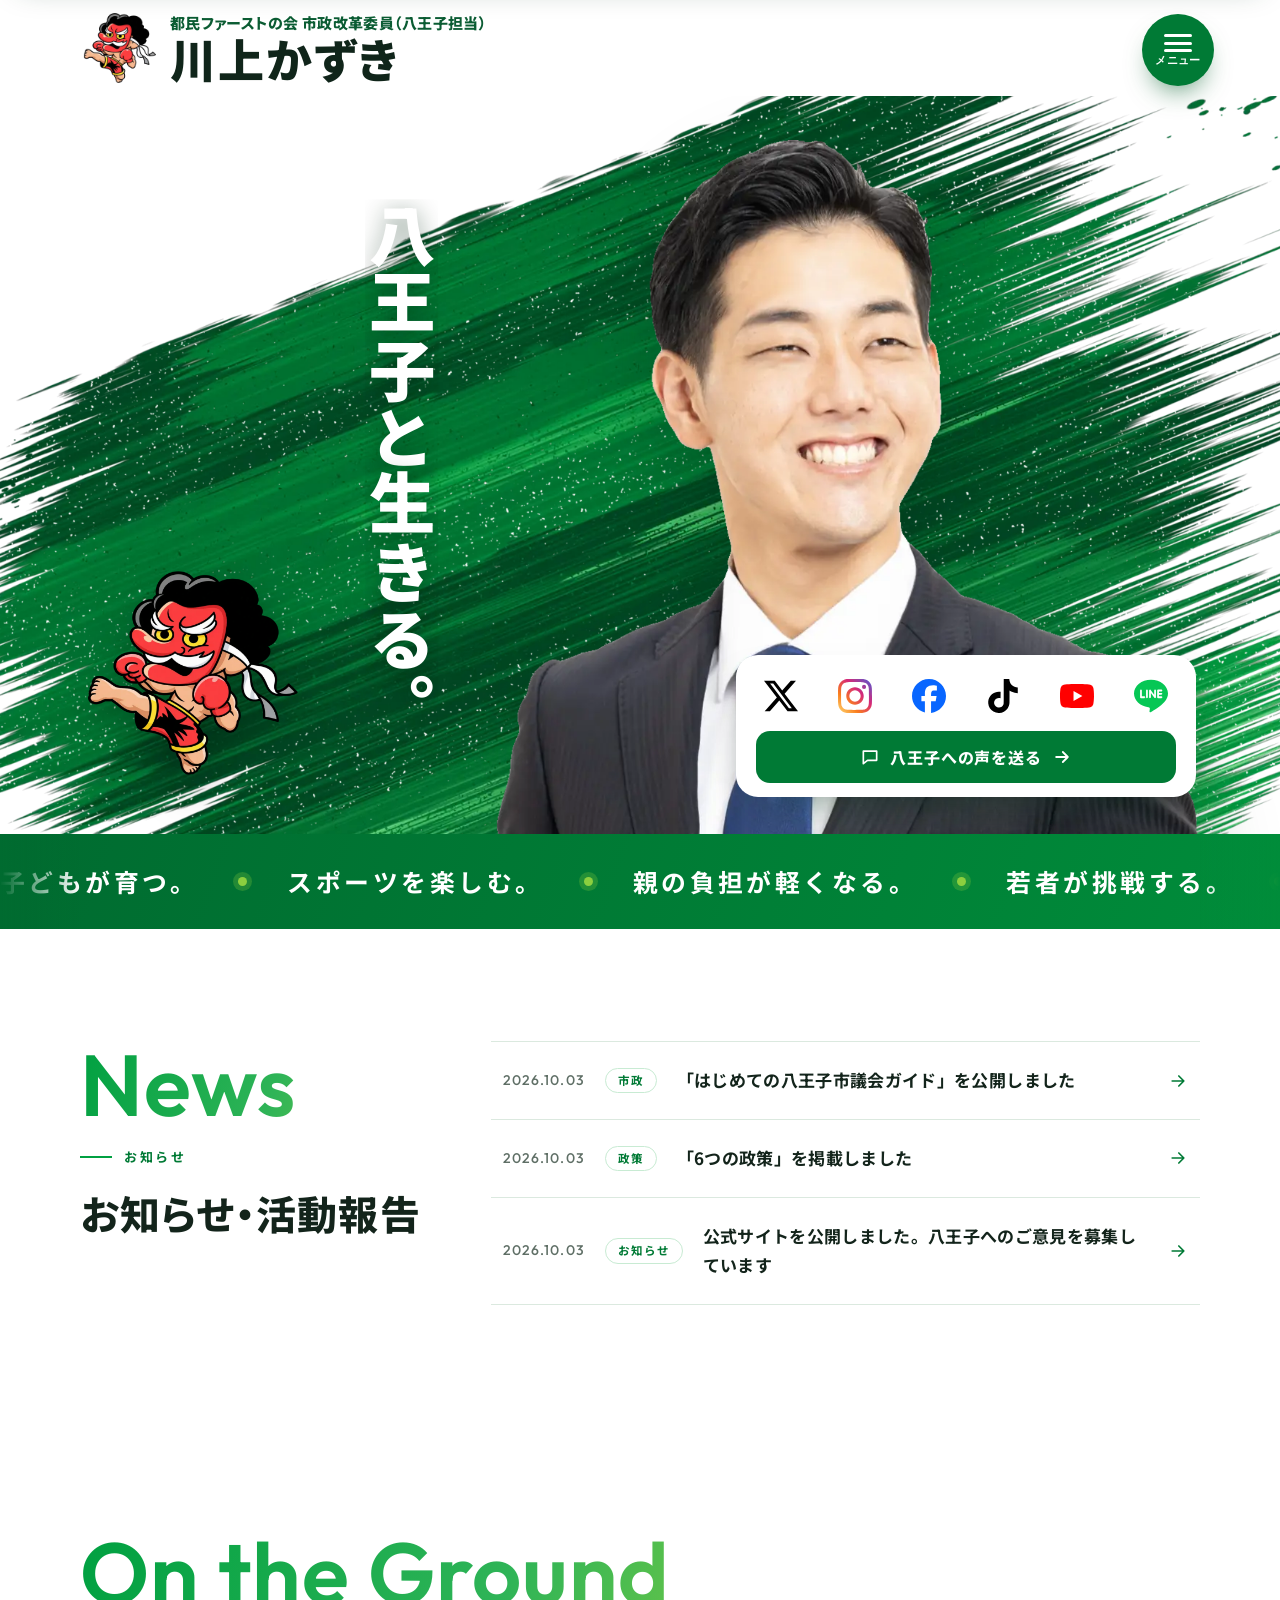
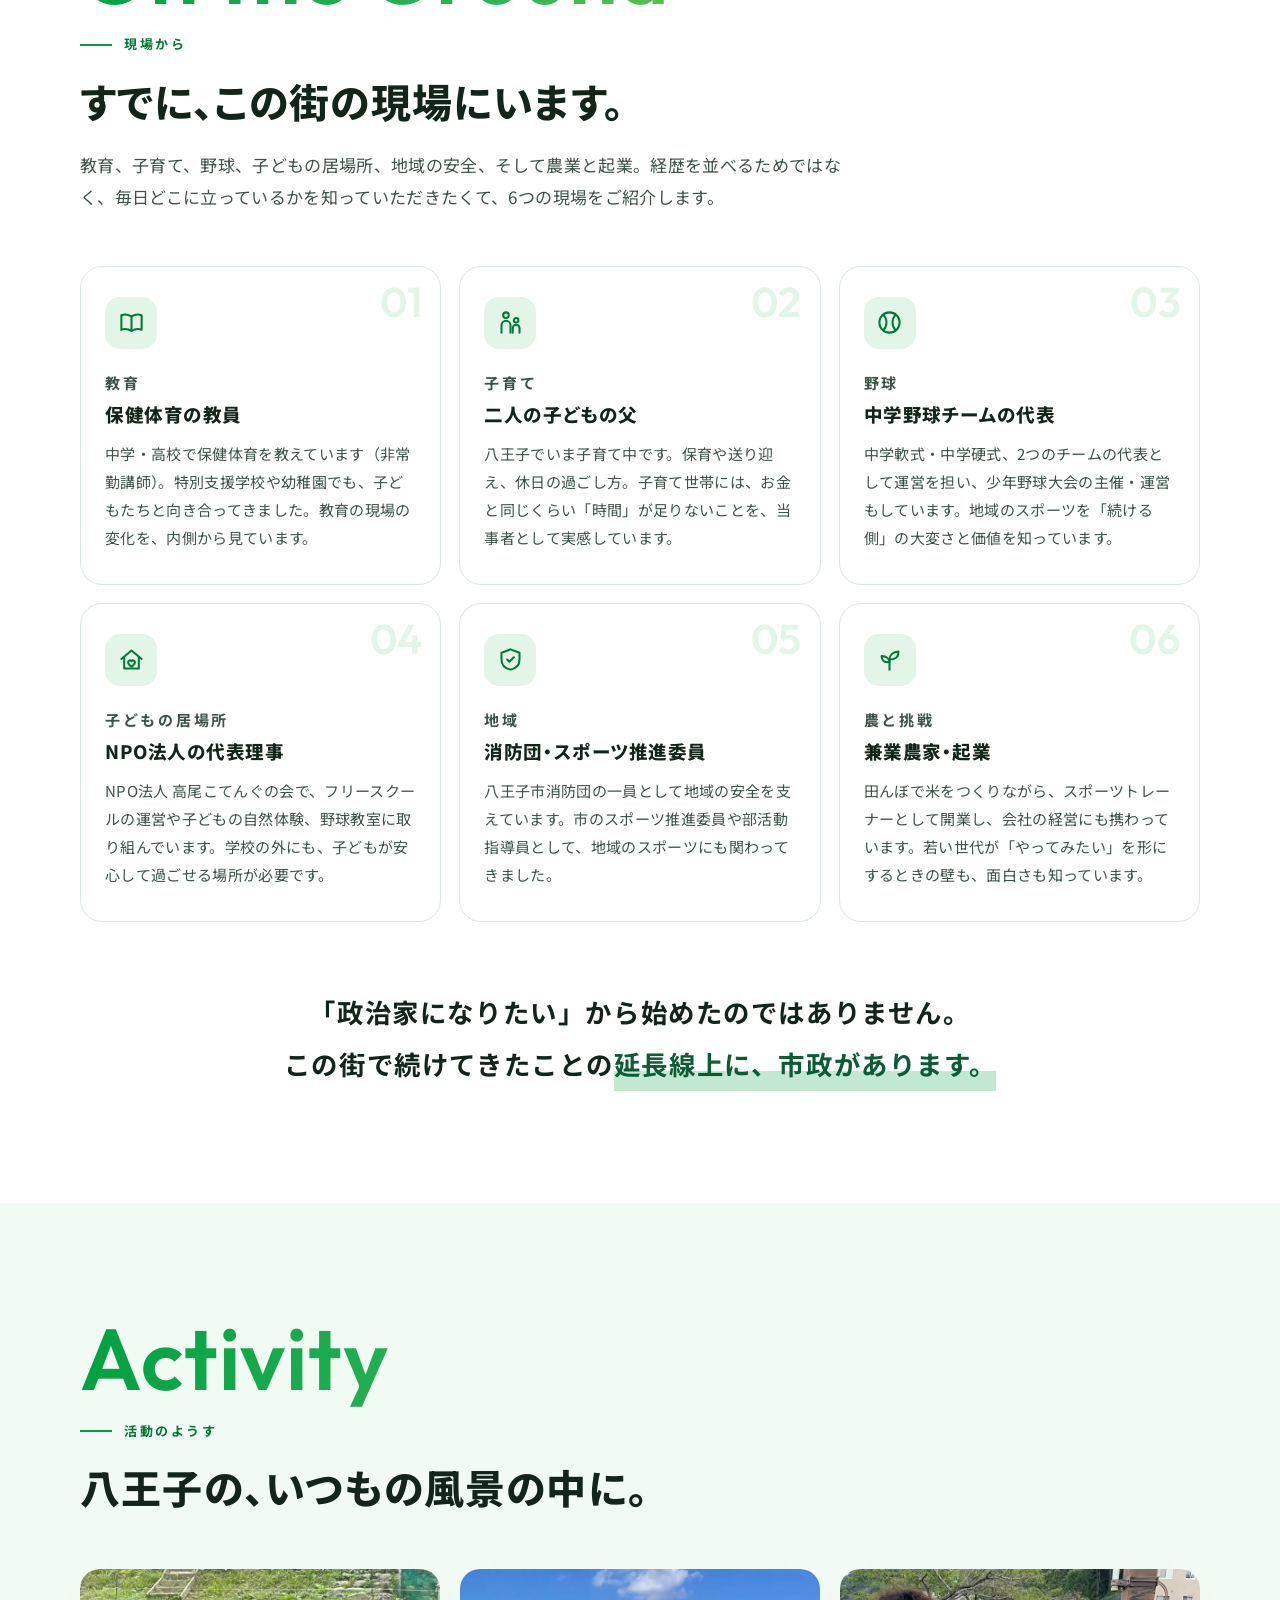
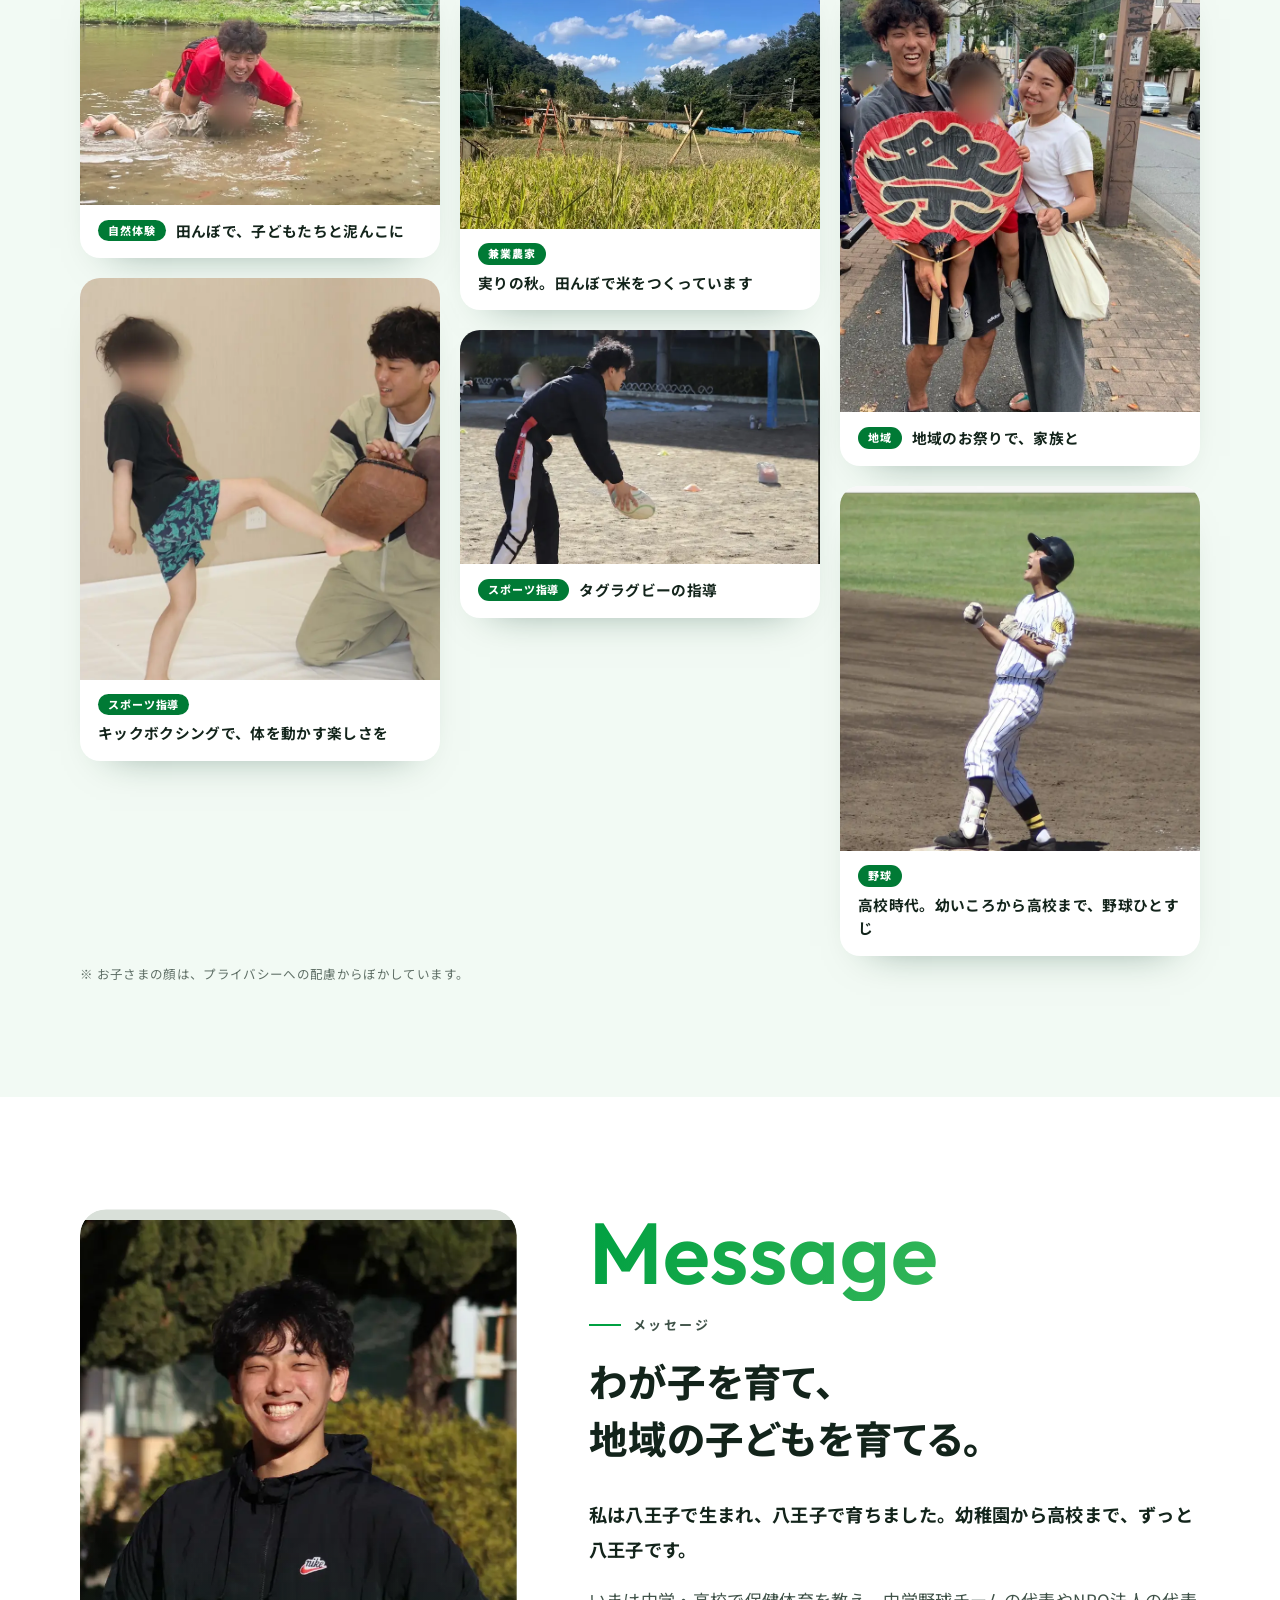
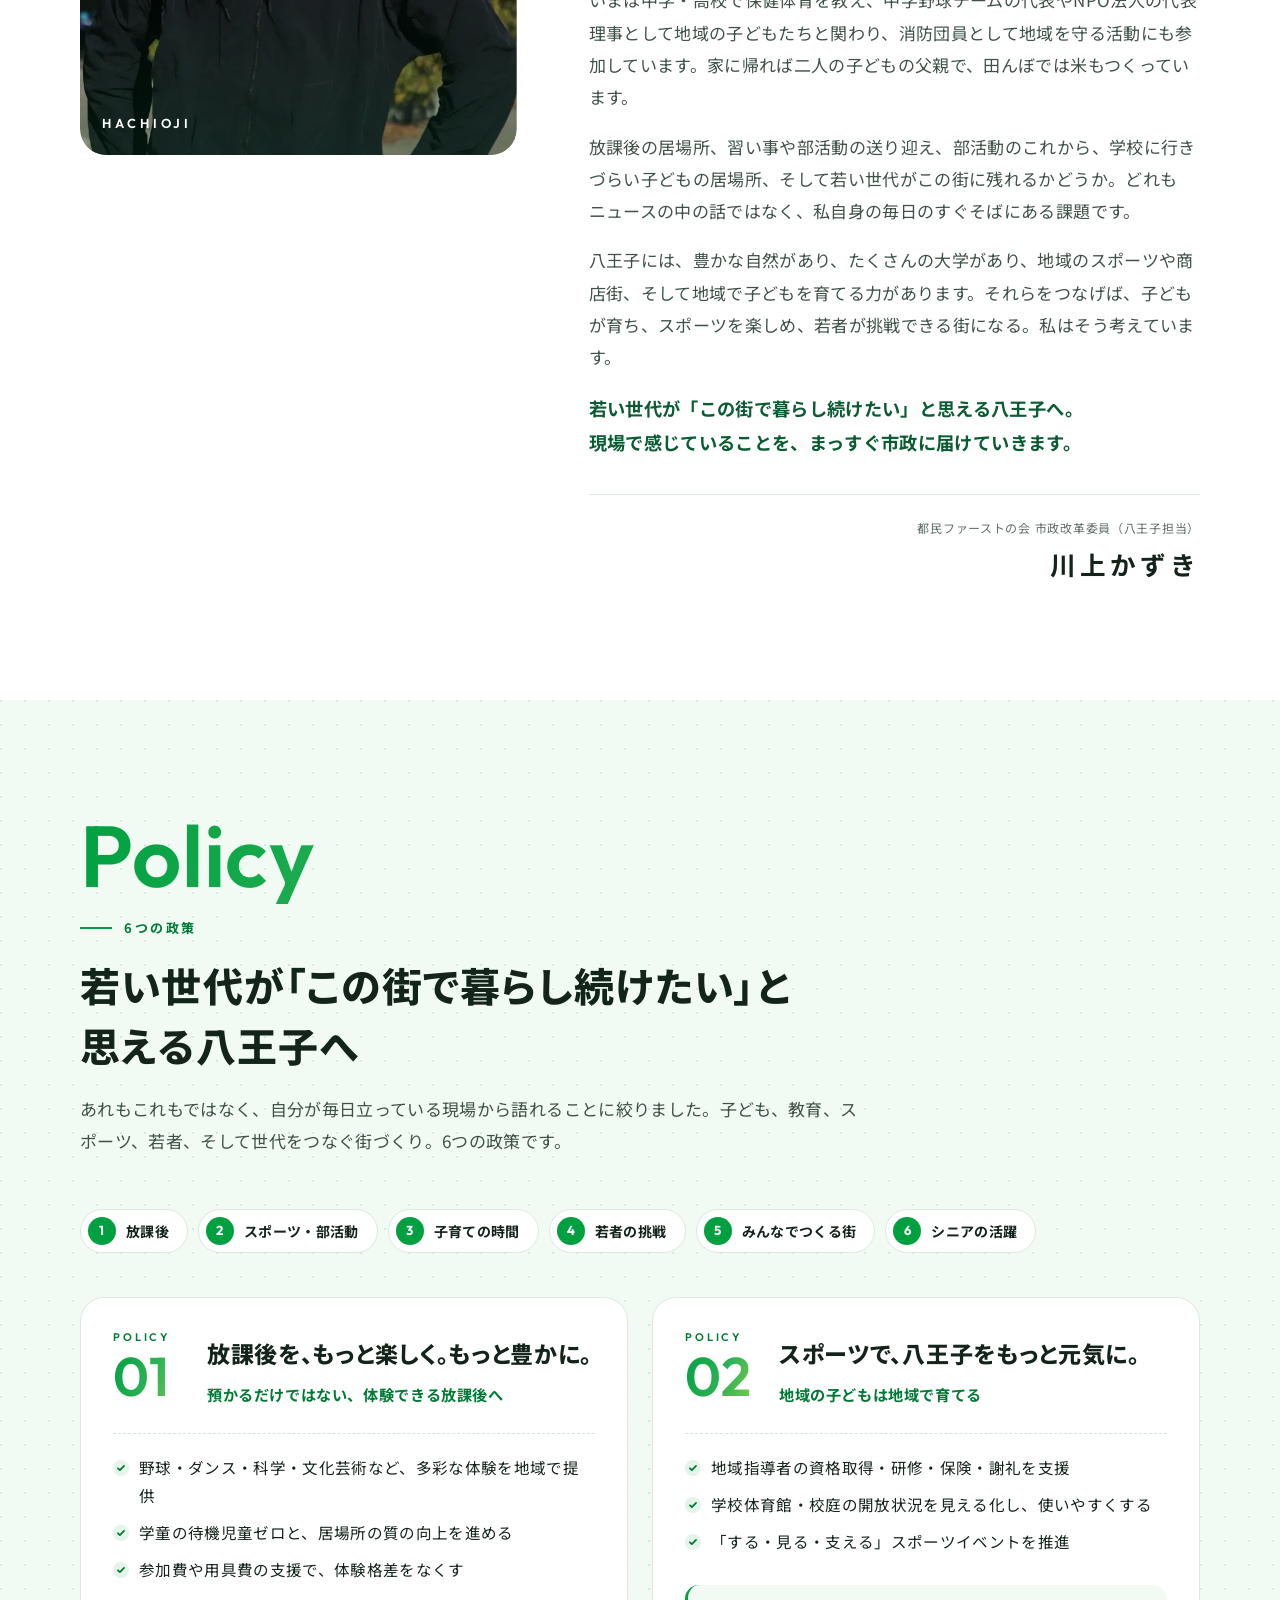
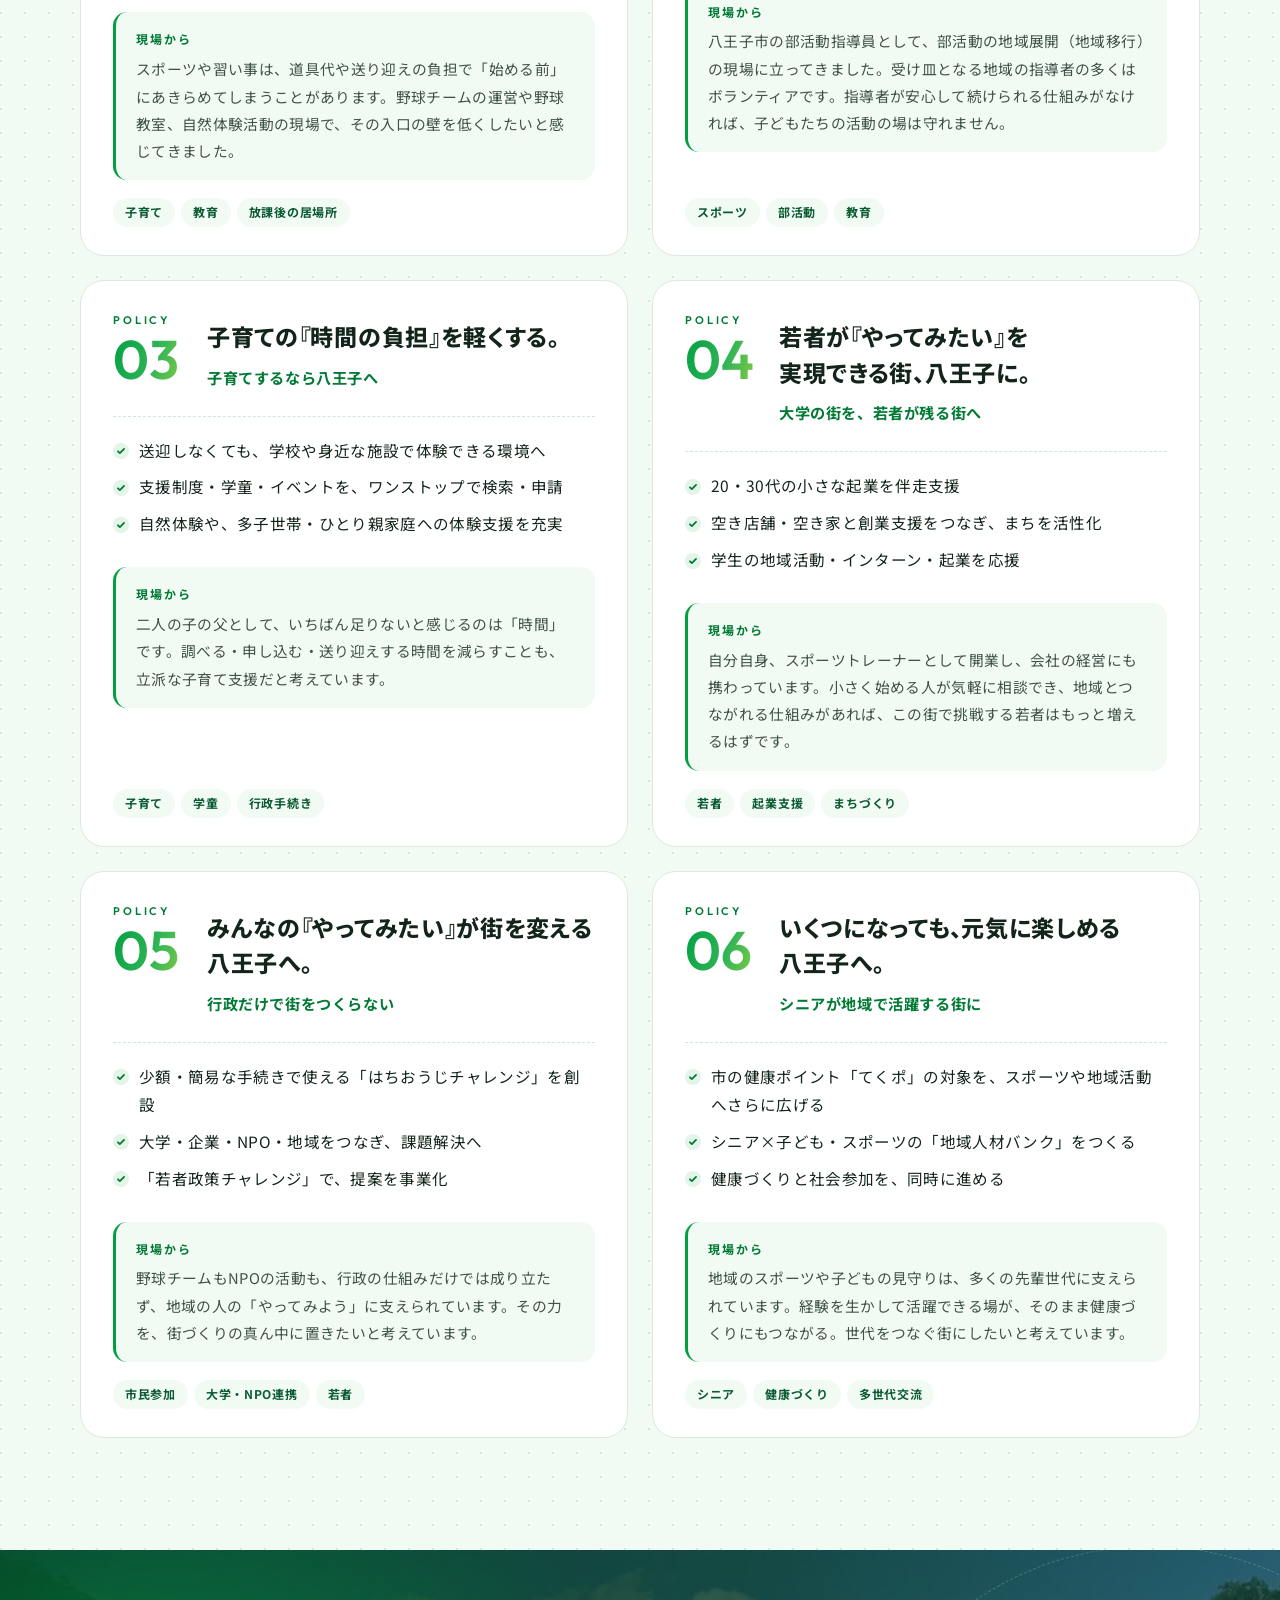
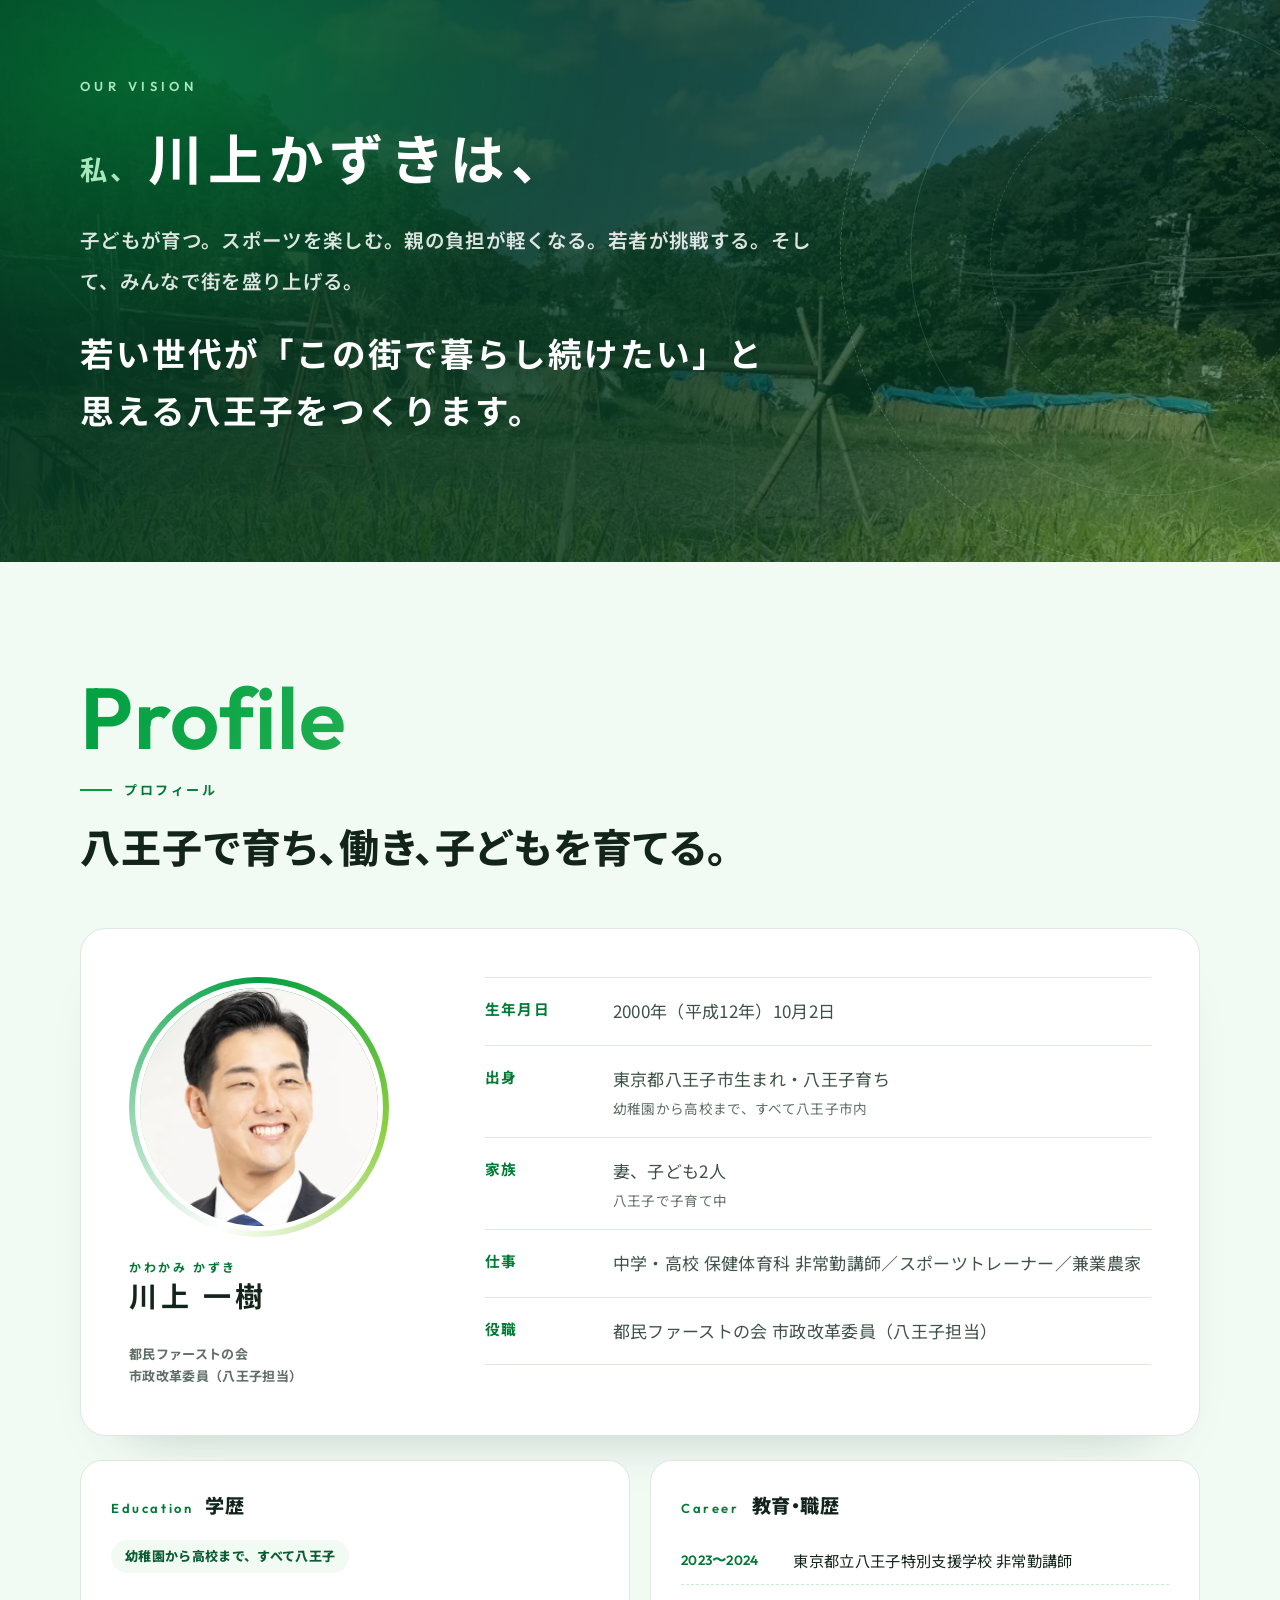
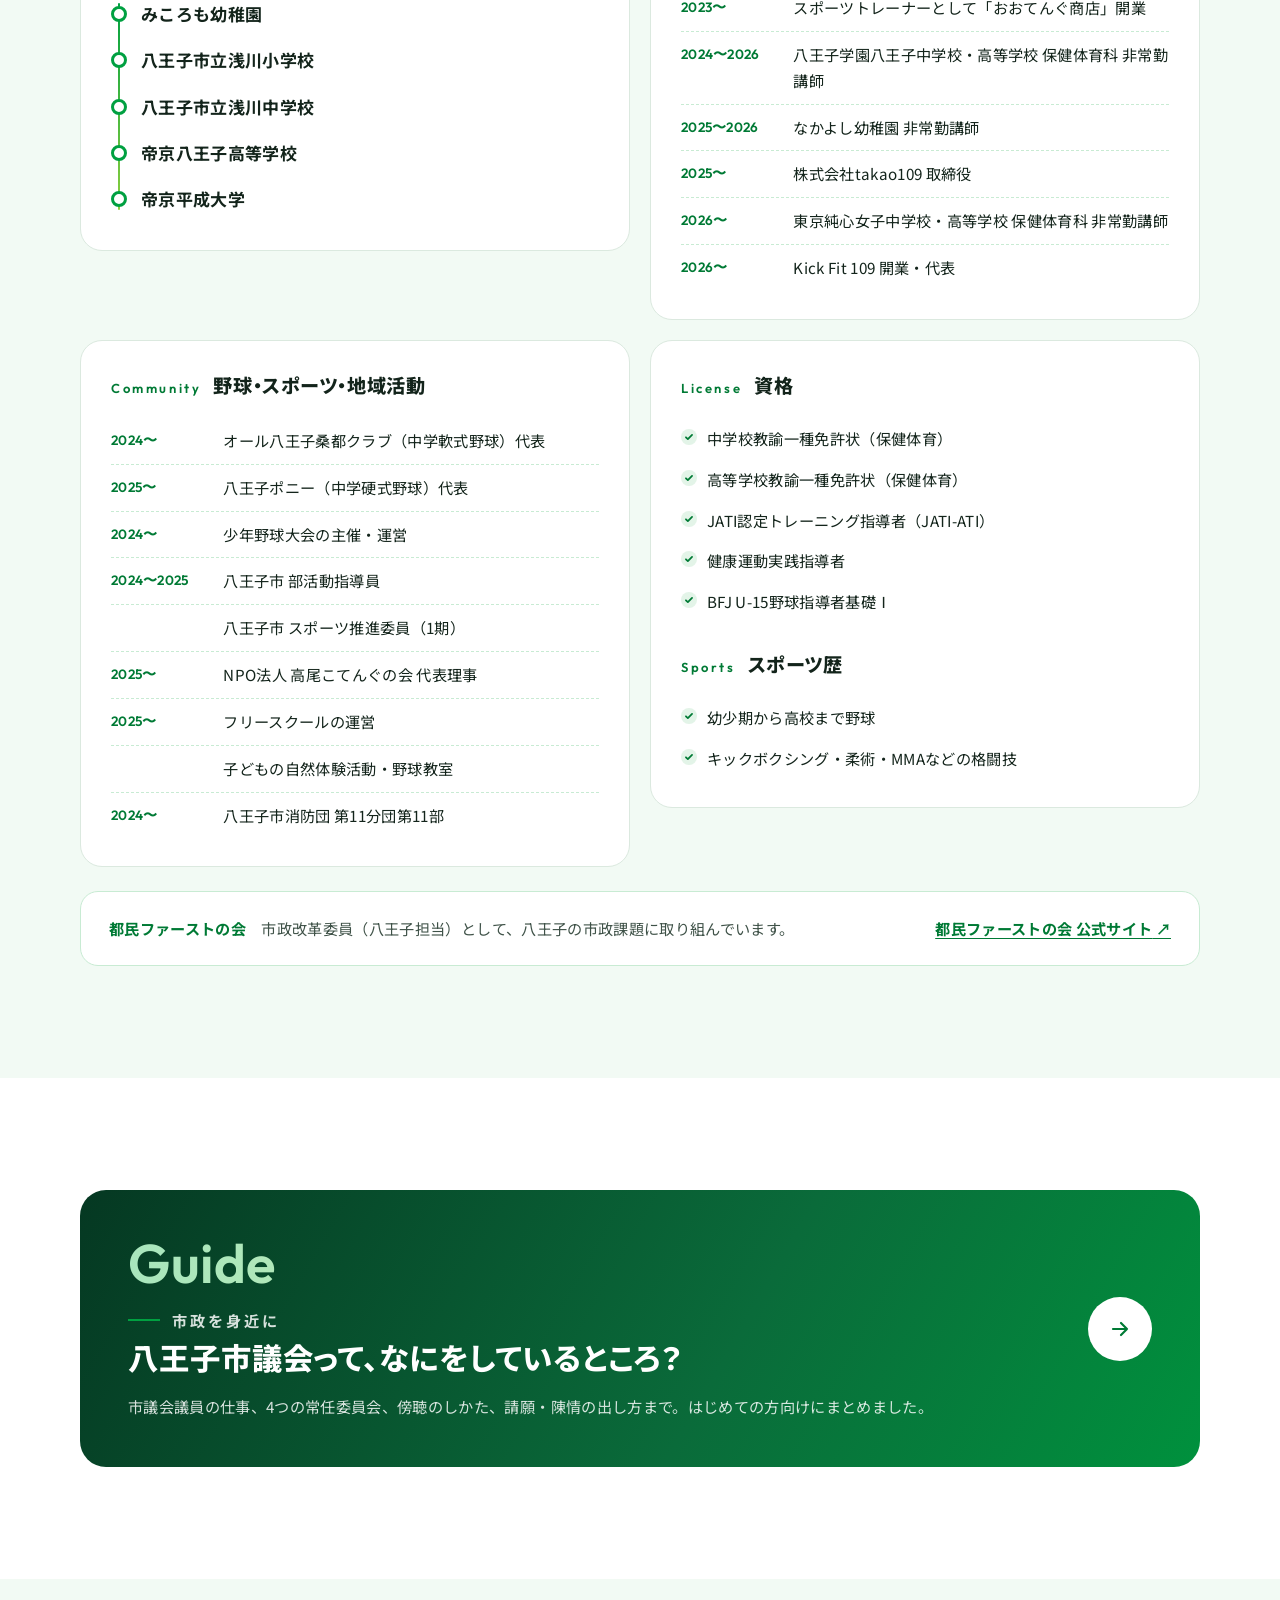
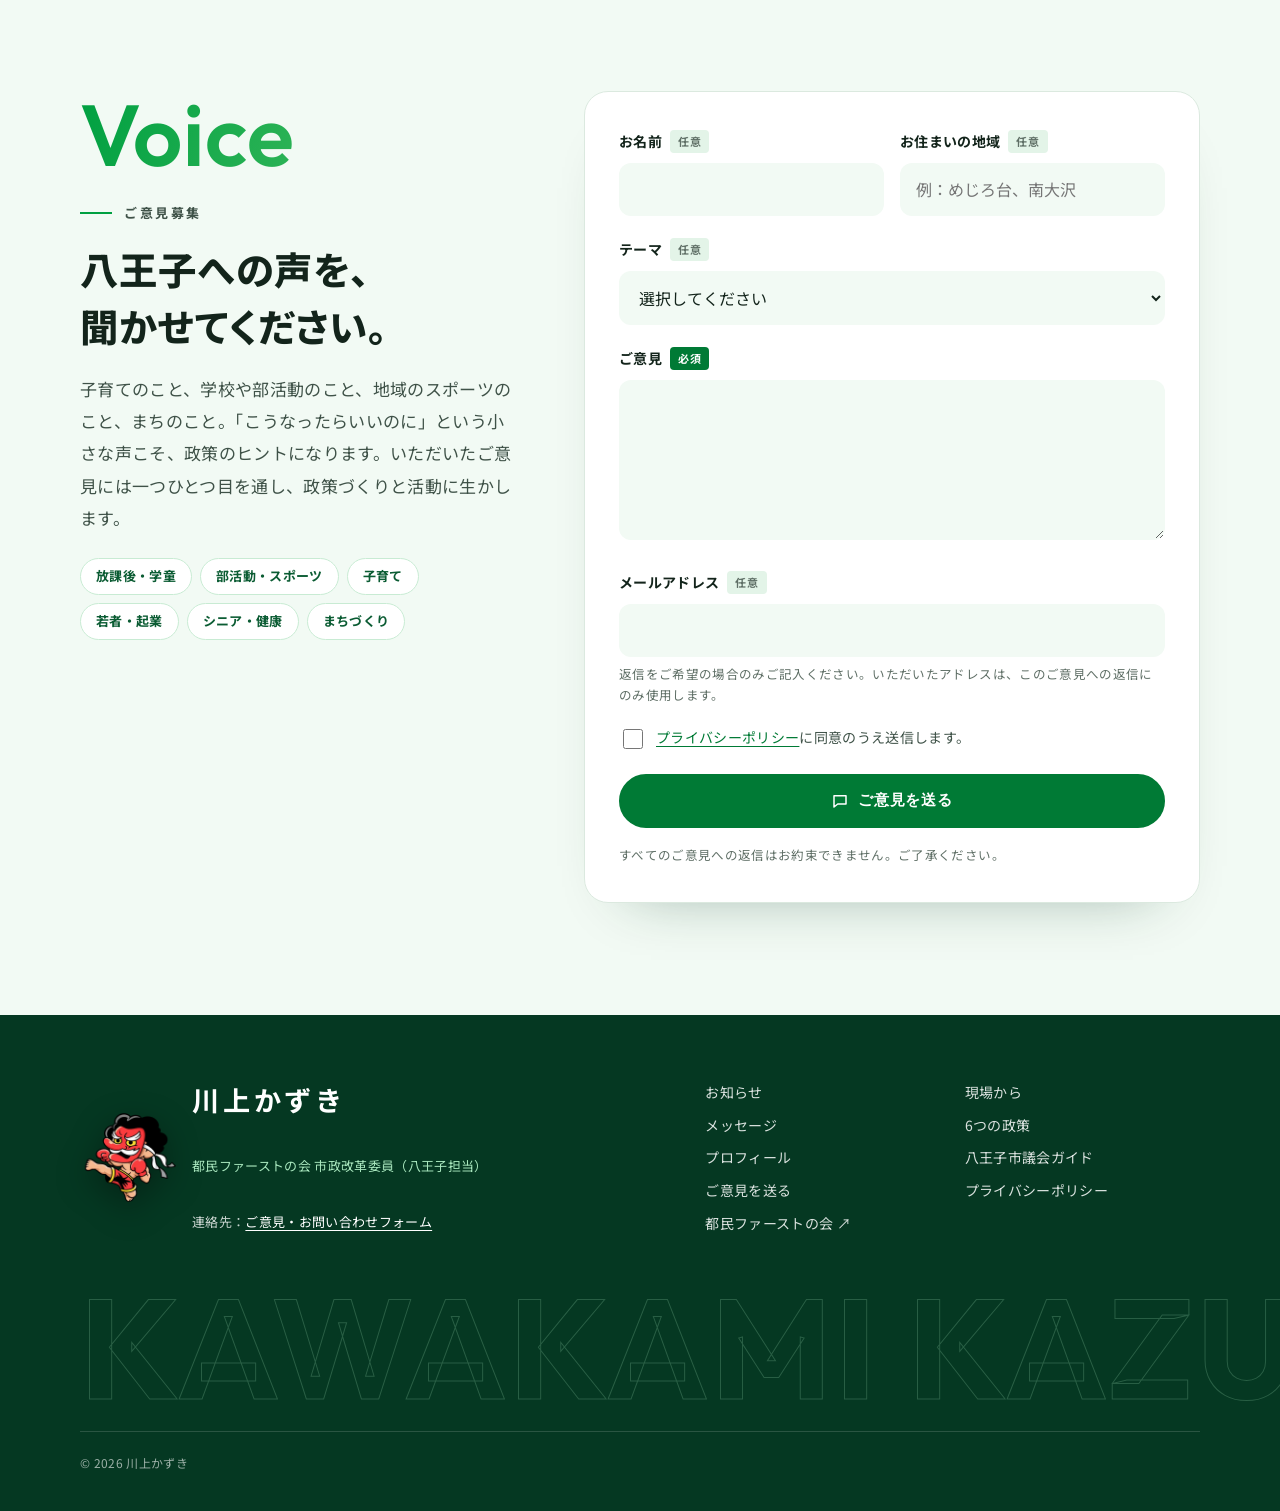
==== kawakami/index.html @ 0bd786d4 "feat: プロフィールを実際の経歴に更新し、活動写真のギャラリーを追加 - プロフィール：生年月日、学歴（幼稚園から高校まですべて八王子）、教育・職歴、   野球・スポーツ・地域活動、資格、スポーツ" ====
<!doctype html>
<html lang="ja">
<head>
<meta charset="utf-8">
<meta name="viewport" content="width=device-width, initial-scale=1">
<script>document.documentElement.classList.add('js');setTimeout(function(){document.documentElement.classList.add('loaded')},2500)</script>
<title>川上かずき｜八王子と生きる。都民ファーストの会 八王子 市政改革委員</title>
<meta name="description" content="八王子生まれ・八王子育ち、幼稚園から高校まで八王子。中学・高校の保健体育講師、中学野球チームの代表、NPO法人の代表理事、消防団員、二児の父の川上かずき（都民ファーストの会 市政改革委員・八王子担当）。子育て・教育・スポーツを現場から考える6つの政策。">
<link rel="canonical" href="https://kawakami-kazuki.netlify.app/">
<meta name="theme-color" content="#00a041">

<meta property="og:type" content="website">
<meta property="og:locale" content="ja_JP">
<meta property="og:site_name" content="川上かずき 公式サイト">
<meta property="og:title" content="川上かずき｜八王子と生きる。">
<meta property="og:description" content="都民ファーストの会 市政改革委員（八王子担当）。八王子の子育て・教育・スポーツを、現場から。6つの政策をご紹介します。">
<meta property="og:url" content="https://kawakami-kazuki.netlify.app/">
<meta property="og:image" content="https://kawakami-kazuki.netlify.app/og-image.jpg">
<meta property="og:image:width" content="1200">
<meta property="og:image:height" content="630">
<meta property="og:image:alt" content="川上かずき　八王子と生きる。">
<meta name="twitter:card" content="summary_large_image">

<link rel="icon" href="favicon-32.png" sizes="32x32" type="image/png">
<link rel="icon" href="favicon-48.png" sizes="48x48" type="image/png">
<link rel="apple-touch-icon" href="apple-touch-icon.png">
<link rel="preconnect" href="https://fonts.googleapis.com">
<link rel="preconnect" href="https://fonts.gstatic.com" crossorigin>
<link rel="stylesheet" href="https://fonts.googleapis.com/css2?family=Noto+Sans+JP:wght@500;700;800;900&amp;family=Outfit:wght@500;600;700&amp;display=swap">
<link rel="preload" as="image" type="image/webp" href="assets/img/person-1100.webp" imagesrcset="assets/img/person-640.webp 640w, assets/img/person-1100.webp 1100w" imagesizes="(max-width: 899px) 140vw, 800px">
<link rel="stylesheet" href="assets/style.css">
<script src="assets/main.js" defer></script>

<script type="application/ld+json">
{
  "@context": "https://schema.org",
  "@graph": [
    {
      "@type": "Person",
      "@id": "https://kawakami-kazuki.netlify.app/#person",
      "name": "川上かずき",
      "alternateName": ["川上一樹", "かわかみかずき", "川上 かずき"],
      "birthDate": "2000-10-02",
      "jobTitle": "都民ファーストの会 市政改革委員（八王子担当）",
      "affiliation": { "@type": "PoliticalParty", "name": "都民ファーストの会", "url": "https://tomin1st.jp/" },
      "birthPlace": { "@type": "Place", "name": "東京都八王子市" },
      "homeLocation": { "@type": "Place", "name": "東京都八王子市" },
      "alumniOf": [
        { "@type": "EducationalOrganization", "name": "八王子市立浅川小学校" },
        { "@type": "EducationalOrganization", "name": "八王子市立浅川中学校" },
        { "@type": "HighSchool", "name": "帝京八王子高等学校" },
        { "@type": "CollegeOrUniversity", "name": "帝京平成大学" }
      ],
      "hasCredential": [
        { "@type": "EducationalOccupationalCredential", "name": "中学校教諭一種免許状（保健体育）" },
        { "@type": "EducationalOccupationalCredential", "name": "高等学校教諭一種免許状（保健体育）" },
        { "@type": "EducationalOccupationalCredential", "name": "JATI認定トレーニング指導者（JATI-ATI）" },
        { "@type": "EducationalOccupationalCredential", "name": "健康運動実践指導者" }
      ],
      "image": "https://kawakami-kazuki.netlify.app/assets/img/hero-960.jpg",
      "url": "https://kawakami-kazuki.netlify.app/",
      "description": "八王子生まれ・八王子育ち。中学・高校の保健体育講師、中学野球チームの代表、NPO法人高尾こてんぐの会 代表理事、八王子市消防団員、兼業農家、二児の父。都民ファーストの会 市政改革委員（八王子担当）。",
      "knowsAbout": ["八王子市政", "子育て支援", "放課後の居場所", "学童保育", "部活動の地域展開", "地域スポーツ", "中学野球", "フリースクール", "子どもの自然体験", "若者の起業支援"]
    },
    {
      "@type": "WebSite",
      "@id": "https://kawakami-kazuki.netlify.app/#website",
      "url": "https://kawakami-kazuki.netlify.app/",
      "name": "川上かずき 公式サイト",
      "inLanguage": "ja",
      "publisher": { "@id": "https://kawakami-kazuki.netlify.app/#person" }
    },
    {
      "@type": "ProfilePage",
      "@id": "https://kawakami-kazuki.netlify.app/#webpage",
      "url": "https://kawakami-kazuki.netlify.app/",
      "name": "川上かずき｜八王子と生きる。都民ファーストの会 八王子 市政改革委員",
      "isPartOf": { "@id": "https://kawakami-kazuki.netlify.app/#website" },
      "mainEntity": { "@id": "https://kawakami-kazuki.netlify.app/#person" },
      "inLanguage": "ja",
      "dateModified": "2026-10-03"
    }
  ]
}
</script>
</head>
<body>
<svg class="sprite" width="0" height="0" style="position:absolute" aria-hidden="true" focusable="false">
  <defs><linearGradient id="ig-grad" x1="0" y1="1" x2="1" y2="0"><stop offset="0" stop-color="#feda75"/><stop offset=".3" stop-color="#fa7e1e"/><stop offset=".62" stop-color="#d62976"/><stop offset="1" stop-color="#4f5bd5"/></linearGradient></defs>
  <symbol id="i-x" viewBox="0 0 24 24"><path d="M18.901 1.153h3.68l-8.04 9.19L24 22.846h-7.406l-5.8-7.584-6.638 7.584H.474l8.6-9.83L0 1.154h7.594l5.243 6.932ZM17.61 20.644h2.039L6.486 3.24H4.298Z"/></symbol>
  <symbol id="i-instagram" viewBox="0 0 24 24"><path d="M7.0301.084c-1.2768.0602-2.1487.264-2.911.5634-.7888.3075-1.4575.72-2.1228 1.3877-.6652.6677-1.075 1.3368-1.3802 2.127-.2954.7638-.4956 1.6365-.552 2.914-.0564 1.2775-.0689 1.6882-.0626 4.947.0062 3.2586.0206 3.6671.0825 4.9473.061 1.2765.264 2.1482.5635 2.9107.308.7889.72 1.4573 1.388 2.1228.6679.6655 1.3365 1.0743 2.1285 1.38.7632.295 1.6361.4961 2.9134.552 1.2773.056 1.6884.069 4.9462.0627 3.2578-.0062 3.668-.0207 4.9478-.0814 1.28-.0607 2.147-.2652 2.9098-.5633.7889-.3086 1.4578-.72 2.1228-1.3881.665-.6682 1.0745-1.3378 1.3795-2.1284.2957-.7632.4966-1.636.552-2.9124.056-1.2809.0692-1.6898.063-4.948-.0063-3.2583-.021-3.6668-.0817-4.9465-.0607-1.2797-.264-2.1487-.5633-2.9117-.3084-.7889-.72-1.4568-1.3876-2.1228C21.2982 1.33 20.628.9208 19.8378.6165 19.074.321 18.2017.1197 16.9244.0645 15.6471.0093 15.236-.005 11.977.0014 8.718.0076 8.31.0215 7.0301.0839m.1402 21.6932c-1.17-.0509-1.8053-.2453-2.2287-.408-.5606-.216-.96-.4771-1.3819-.895-.422-.4178-.6811-.8186-.9-1.378-.1644-.4234-.3624-1.058-.4171-2.228-.0595-1.2645-.072-1.6442-.079-4.848-.007-3.2037.0053-3.583.0607-4.848.05-1.169.2456-1.805.408-2.2282.216-.5613.4762-.96.895-1.3816.4188-.4217.8184-.6814 1.3783-.9003.423-.1651 1.0575-.3614 2.227-.4171 1.2655-.06 1.6447-.072 4.848-.079 3.2033-.007 3.5835.005 4.8495.0608 1.169.0508 1.8053.2445 2.228.408.5608.216.96.4754 1.3816.895.4217.4194.6816.8176.9005 1.3787.1653.4217.3617 1.056.4169 2.2263.0602 1.2655.0739 1.645.0796 4.848.0058 3.203-.0055 3.5834-.061 4.848-.051 1.17-.245 1.8055-.408 2.2294-.216.5604-.4763.96-.8954 1.3814-.419.4215-.8181.6811-1.3783.9-.4224.1649-1.0577.3617-2.2262.4174-1.2656.0595-1.6448.072-4.8493.079-3.2045.007-3.5825-.006-4.848-.0608M16.953 5.5864A1.44 1.44 0 1 0 18.39 4.144a1.44 1.44 0 0 0-1.437 1.4424M5.8385 12.012c.0067 3.4032 2.7706 6.1557 6.173 6.1493 3.4026-.0065 6.157-2.7701 6.1506-6.1733-.0065-3.4032-2.771-6.1565-6.174-6.1498-3.403.0067-6.156 2.771-6.1496 6.1738M8 12.0077a4 4 0 1 1 4.008 3.9921A3.9996 3.9996 0 0 1 8 12.0077"/></symbol>
  <symbol id="i-facebook" viewBox="0 0 24 24"><path d="M9.101 23.691v-7.98H6.627v-3.667h2.474v-1.58c0-4.085 1.848-5.978 5.858-5.978.401 0 .955.042 1.468.103a8.68 8.68 0 0 1 1.141.195v3.325a8.623 8.623 0 0 0-.653-.036 26.805 26.805 0 0 0-.733-.009c-.707 0-1.259.096-1.675.309a1.686 1.686 0 0 0-.679.622c-.258.42-.374.995-.374 1.752v1.297h3.919l-.386 2.103-.287 1.564h-3.246v8.245C19.396 23.238 24 18.179 24 12.044c0-6.627-5.373-12-12-12s-12 5.373-12 12c0 5.628 3.874 10.35 9.101 11.647Z"/></symbol>
  <symbol id="i-tiktok" viewBox="0 0 24 24"><path d="M12.525.02c1.31-.02 2.61-.01 3.91-.02.08 1.53.63 3.09 1.75 4.17 1.12 1.11 2.7 1.62 4.24 1.79v4.03c-1.44-.05-2.89-.35-4.2-.97-.57-.26-1.1-.59-1.62-.93-.01 2.92.01 5.84-.02 8.75-.08 1.4-.54 2.79-1.35 3.94-1.31 1.92-3.58 3.17-5.91 3.21-1.43.08-2.86-.31-4.08-1.03-2.02-1.19-3.44-3.37-3.65-5.71-.02-.5-.03-1-.01-1.49.18-1.9 1.12-3.72 2.58-4.96 1.66-1.44 3.98-2.13 6.15-1.72.02 1.48-.04 2.96-.04 4.44-.99-.32-2.15-.23-3.02.37-.63.41-1.11 1.04-1.36 1.75-.21.51-.15 1.07-.14 1.61.24 1.64 1.82 3.02 3.5 2.87 1.12-.01 2.19-.66 2.77-1.61.19-.33.4-.67.41-1.06.1-1.79.06-3.57.07-5.36.01-4.03-.01-8.05.02-12.07z"/></symbol>
  <symbol id="i-youtube" viewBox="0 0 24 24"><path d="M23.498 6.186a3.016 3.016 0 0 0-2.122-2.136C19.505 3.545 12 3.545 12 3.545s-7.505 0-9.377.505A3.017 3.017 0 0 0 .502 6.186C0 8.07 0 12 0 12s0 3.93.502 5.814a3.016 3.016 0 0 0 2.122 2.136c1.871.505 9.376.505 9.376.505s7.505 0 9.377-.505a3.015 3.015 0 0 0 2.122-2.136C24 15.93 24 12 24 12s0-3.93-.502-5.814zM9.545 15.568V8.432L15.818 12l-6.273 3.568z"/></symbol>
  <symbol id="i-line" viewBox="0 0 24 24"><path d="M19.365 9.863c.349 0 .63.285.63.631 0 .345-.281.63-.63.63H17.61v1.125h1.755c.349 0 .63.283.63.63 0 .344-.281.629-.63.629h-2.386c-.345 0-.627-.285-.627-.629V8.108c0-.345.282-.63.63-.63h2.386c.346 0 .627.285.627.63 0 .349-.281.63-.63.63H17.61v1.125h1.755zm-3.855 3.016c0 .27-.174.51-.432.596-.064.021-.133.031-.199.031-.211 0-.391-.09-.51-.25l-2.443-3.317v2.94c0 .344-.279.629-.631.629-.346 0-.626-.285-.626-.629V8.108c0-.27.173-.51.43-.595.06-.023.136-.033.194-.033.195 0 .375.104.495.254l2.462 3.33V8.108c0-.345.282-.63.63-.63.345 0 .63.285.63.63v4.771zm-5.741 0c0 .344-.282.629-.631.629-.345 0-.627-.285-.627-.629V8.108c0-.345.282-.63.63-.63.346 0 .628.285.628.63v4.771zm-2.466.629H4.917c-.345 0-.63-.285-.63-.629V8.108c0-.345.285-.63.63-.63.348 0 .63.285.63.63v4.141h1.756c.348 0 .629.283.629.63 0 .344-.282.629-.629.629M24 10.314C24 4.943 18.615.572 12 .572S0 4.943 0 10.314c0 4.811 4.27 8.842 10.035 9.608.391.082.923.258 1.058.59.12.301.079.766.038 1.08l-.164 1.02c-.045.301-.24 1.186 1.049.645 1.291-.539 6.916-4.078 9.436-6.975C23.176 14.393 24 12.458 24 10.314"/></symbol>
</svg>
<a class="skip" href="#main">本文へ移動</a>

<header class="site-header">
  <div class="wrap head-inner">
    <h1 class="brand-h1"><a class="brand" href="./" aria-label="川上かずき 公式サイト トップへ">
      <img class="brand-mascot" src="assets/img/mascot-400.webp" width="400" height="368" alt="">
      <span class="brand-text">
        <span class="brand-role">都民ファーストの会 市政改革委員（八王子担当）</span>
        <span class="brand-name">川上かずき</span>
      </span>
    </a></h1>
  </div>
</header>

<div class="mini-bar" aria-hidden="true">
  <a href="./" tabindex="-1"><img src="assets/img/mascot-400.webp" width="400" height="368" alt="">川上かずき<small>都民ファーストの会 市政改革委員（八王子担当）</small></a>
</div>

<button class="menu-btn" type="button" aria-expanded="false" aria-controls="site-menu" aria-label="メニューを開く">
  <svg class="menu-ring" viewBox="0 0 100 100" aria-hidden="true"><circle cx="50" cy="50" r="47"/></svg>
  <span class="menu-bars" aria-hidden="true"><i></i><i></i><i></i></span>
  <span class="menu-label" aria-hidden="true">メニュー</span>
</button>

<nav class="site-menu" id="site-menu" aria-label="メインメニュー" aria-hidden="true">
  <div class="wrap menu-inner">
    <ul class="menu-list">
      <li><a href="#news"><span class="menu-en">News</span>お知らせ</a></li>
      <li><a href="#genba"><span class="menu-en">On the Ground</span>現場から</a></li>
      <li><a href="#activity"><span class="menu-en">Activity</span>活動のようす</a></li>
      <li><a href="#message"><span class="menu-en">Message</span>メッセージ</a></li>
      <li><a href="#policy"><span class="menu-en">Policy</span>6つの政策</a></li>
      <li><a href="#profile"><span class="menu-en">Profile</span>プロフィール</a></li>
      <li><a href="gikai/"><span class="menu-en">Guide</span>八王子市議会ガイド</a></li>
      <li><a href="#voice"><span class="menu-en">Voice</span>ご意見を送る</a></li>
    </ul>
    <div class="menu-side">
      <img src="assets/img/mascot-800.webp" width="800" height="736" alt="" loading="lazy">
      <ul class="sns" aria-label="SNS">
      <li><a class="x" href="#" data-sns="x" aria-label="X（旧Twitter）" target="_blank" rel="noopener"><svg aria-hidden="true"><use href="#i-x"/></svg></a></li>
      <li><a class="instagram" href="#" data-sns="instagram" aria-label="Instagram" target="_blank" rel="noopener"><svg aria-hidden="true"><use href="#i-instagram"/></svg></a></li>
      <li><a class="facebook" href="#" data-sns="facebook" aria-label="Facebook" target="_blank" rel="noopener"><svg aria-hidden="true"><use href="#i-facebook"/></svg></a></li>
      <li><a class="tiktok" href="#" data-sns="tiktok" aria-label="TikTok" target="_blank" rel="noopener"><svg aria-hidden="true"><use href="#i-tiktok"/></svg></a></li>
      <li><a class="youtube" href="#" data-sns="youtube" aria-label="YouTube" target="_blank" rel="noopener"><svg aria-hidden="true"><use href="#i-youtube"/></svg></a></li>
      <li><a class="line" href="#" data-sns="line" aria-label="LINE" target="_blank" rel="noopener"><svg aria-hidden="true"><use href="#i-line"/></svg></a></li>
    </ul>
      <p>都民ファーストの会 市政改革委員（八王子担当）</p>
      <a class="party-link" href="https://tomin1st.jp/" target="_blank" rel="noopener">都民ファーストの会 公式サイト ↗</a>
    </div>
  </div>
</nav>

<main id="main">

<!-- ===== メインビジュアル ===== -->
<section class="mv" aria-label="メインビジュアル">
  <div class="mv-stage">
    <div class="mv-brush" data-depth="0.04" aria-hidden="true"></div>
    <div class="mv-person" data-depth="0.1">
      <picture>
        <source type="image/webp" srcset="assets/img/person-640.webp 640w, assets/img/person-1100.webp 1100w" sizes="(max-width: 899px) 140vw, 800px">
        <img src="assets/img/person-1100.webp" width="1100" height="1650" alt="スーツ姿で笑顔を見せる川上かずき" fetchpriority="high">
      </picture>
    </div>
    <p class="mv-copy"><span class="col">八王子と</span><span class="col">生きる。</span></p>
    <img class="mv-mascot" src="assets/img/mascot-400.webp" srcset="assets/img/mascot-400.webp 400w, assets/img/mascot-800.webp 800w" sizes="(max-width: 899px) 36vw, 240px" width="400" height="368" alt="キックをする天狗のキャラクター">
    <div class="mv-card">
      <ul class="sns" aria-label="SNS">
        <li><a class="x" href="#" data-sns="x" aria-label="X（旧Twitter）" target="_blank" rel="noopener"><svg aria-hidden="true"><use href="#i-x"/></svg></a></li>
        <li><a class="instagram" href="#" data-sns="instagram" aria-label="Instagram" target="_blank" rel="noopener"><svg aria-hidden="true"><use href="#i-instagram"/></svg></a></li>
        <li><a class="facebook" href="#" data-sns="facebook" aria-label="Facebook" target="_blank" rel="noopener"><svg aria-hidden="true"><use href="#i-facebook"/></svg></a></li>
        <li><a class="tiktok" href="#" data-sns="tiktok" aria-label="TikTok" target="_blank" rel="noopener"><svg aria-hidden="true"><use href="#i-tiktok"/></svg></a></li>
        <li><a class="youtube" href="#" data-sns="youtube" aria-label="YouTube" target="_blank" rel="noopener"><svg aria-hidden="true"><use href="#i-youtube"/></svg></a></li>
        <li><a class="line" href="#" data-sns="line" aria-label="LINE" target="_blank" rel="noopener"><svg aria-hidden="true"><use href="#i-line"/></svg></a></li>
      </ul>
      <a class="mv-card-cta" href="#voice">
        <svg viewBox="0 0 24 24" fill="none" stroke="currentColor" stroke-width="2" stroke-linecap="round" stroke-linejoin="round" aria-hidden="true"><path d="M4 5h16v11H9l-5 4z"/></svg>
        八王子への声を送る
        <svg viewBox="0 0 24 24" fill="none" stroke="currentColor" stroke-width="2.2" stroke-linecap="round" stroke-linejoin="round" aria-hidden="true"><path d="M5 12h14M13 6l6 6-6 6"/></svg>
      </a>
    </div>
  </div>
</section>

<div class="marquee">
  <div class="marquee-track">
    <ul class="marquee-list" aria-label="めざす八王子">
      <li>子どもが育つ。</li><li>スポーツを楽しむ。</li><li>親の負担が軽くなる。</li><li>若者が挑戦する。</li><li>みんなで街を盛り上げる。</li>
    </ul>
    <ul class="marquee-list" aria-hidden="true">
      <li>子どもが育つ。</li><li>スポーツを楽しむ。</li><li>親の負担が軽くなる。</li><li>若者が挑戦する。</li><li>みんなで街を盛り上げる。</li>
    </ul>
  </div>
</div>

<!-- ===== お知らせ ===== -->
<section class="section news" id="news" aria-labelledby="news-title">
  <div class="wrap news-grid">
    <div class="section-head reveal">
      <span class="en" aria-hidden="true">News</span>
      <p class="eyebrow">お知らせ</p>
      <h2 id="news-title">お知らせ・活動報告</h2>
    </div>
    <ul class="news-list" data-stagger>
      <li class="reveal">
        <a class="news-item" href="gikai/">
          <time datetime="2026-10-03">2026.10.03</time>
          <span class="news-cat">市政</span>
          <span class="news-title">「はじめての八王子市議会ガイド」を公開しました</span>
          <svg class="news-arrow" viewBox="0 0 24 24" fill="none" stroke="currentColor" stroke-width="2" stroke-linecap="round" stroke-linejoin="round" aria-hidden="true"><path d="M5 12h14M13 6l6 6-6 6"/></svg>
        </a>
      </li>
      <li class="reveal">
        <a class="news-item" href="#policy">
          <time datetime="2026-10-03">2026.10.03</time>
          <span class="news-cat">政策</span>
          <span class="news-title">「6つの政策」を掲載しました</span>
          <svg class="news-arrow" viewBox="0 0 24 24" fill="none" stroke="currentColor" stroke-width="2" stroke-linecap="round" stroke-linejoin="round" aria-hidden="true"><path d="M5 12h14M13 6l6 6-6 6"/></svg>
        </a>
      </li>
      <li class="reveal">
        <a class="news-item" href="#voice">
          <time datetime="2026-10-03">2026.10.03</time>
          <span class="news-cat">お知らせ</span>
          <span class="news-title">公式サイトを公開しました。八王子へのご意見を募集しています</span>
          <svg class="news-arrow" viewBox="0 0 24 24" fill="none" stroke="currentColor" stroke-width="2" stroke-linecap="round" stroke-linejoin="round" aria-hidden="true"><path d="M5 12h14M13 6l6 6-6 6"/></svg>
        </a>
      </li>
    </ul>
  </div>
</section>

<!-- ===== 現場から ===== -->
<section class="section" id="genba" aria-labelledby="genba-title">
  <div class="wrap">
    <div class="section-head reveal">
      <span class="en" aria-hidden="true">On the Ground</span>
      <p class="eyebrow">現場から</p>
      <h2 id="genba-title" class="phr"><span>すでに、</span><span>この街の現場にいます。</span></h2>
      <p class="lead">教育、子育て、野球、子どもの居場所、地域の安全、そして農業と起業。経歴を並べるためではなく、毎日どこに立っているかを知っていただきたくて、6つの現場をご紹介します。</p>
    </div>
    <ul class="genba-grid" data-stagger>
      <li class="genba-card reveal">
        <span class="genba-num" aria-hidden="true">01</span>
        <div class="genba-icon" aria-hidden="true"><svg viewBox="0 0 24 24" fill="none" stroke="currentColor" stroke-width="1.8" stroke-linecap="round" stroke-linejoin="round"><path d="M3 5.5c2.5-1 5.5-1 9 1 3.5-2 6.5-2 9-1v13c-2.5-1-5.5-1-9 1-3.5-2-6.5-2-9-1z"/><path d="M12 6.5v13"/></svg></div>
        <p class="genba-label">教育</p>
        <h3>保健体育の教員</h3>
        <p>中学・高校で保健体育を教えています（非常勤講師）。特別支援学校や幼稚園でも、子どもたちと向き合ってきました。教育の現場の変化を、内側から見ています。</p>
      </li>
      <li class="genba-card reveal">
        <span class="genba-num" aria-hidden="true">02</span>
        <div class="genba-icon" aria-hidden="true"><svg viewBox="0 0 24 24" fill="none" stroke="currentColor" stroke-width="1.8" stroke-linecap="round" stroke-linejoin="round"><circle cx="8" cy="5.5" r="2.5"/><path d="M4 21v-6.5a4 4 0 0 1 8 0V21"/><circle cx="17" cy="10" r="2"/><path d="M14 21v-4a3 3 0 0 1 6 0v4"/></svg></div>
        <p class="genba-label">子育て</p>
        <h3>二人の子どもの父</h3>
        <p>八王子でいま子育て中です。保育や送り迎え、休日の過ごし方。子育て世帯には、お金と同じくらい「時間」が足りないことを、当事者として実感しています。</p>
      </li>
      <li class="genba-card reveal">
        <span class="genba-num" aria-hidden="true">03</span>
        <div class="genba-icon" aria-hidden="true"><svg viewBox="0 0 24 24" fill="none" stroke="currentColor" stroke-width="1.8" stroke-linecap="round" stroke-linejoin="round"><circle cx="12" cy="12" r="9"/><path d="M6.5 5c1.8 1.9 2.8 4.3 2.8 7s-1 5.1-2.8 7"/><path d="M17.5 5c-1.8 1.9-2.8 4.3-2.8 7s1 5.1 2.8 7"/></svg></div>
        <p class="genba-label">野球</p>
        <h3>中学野球チームの代表</h3>
        <p>中学軟式・中学硬式、2つのチームの代表として運営を担い、少年野球大会の主催・運営もしています。地域のスポーツを「続ける側」の大変さと価値を知っています。</p>
      </li>
      <li class="genba-card reveal">
        <span class="genba-num" aria-hidden="true">04</span>
        <div class="genba-icon" aria-hidden="true"><svg viewBox="0 0 24 24" fill="none" stroke="currentColor" stroke-width="1.8" stroke-linecap="round" stroke-linejoin="round"><path d="M3 11.5 12 4l9 7.5"/><path d="M5.5 10v10h13V10"/><path d="M12 18.5s-3-1.9-3-4a1.7 1.7 0 0 1 3-1.1 1.7 1.7 0 0 1 3 1.1c0 2.1-3 4-3 4z"/></svg></div>
        <p class="genba-label">子どもの居場所</p>
        <h3>NPO法人の代表理事</h3>
        <p>NPO法人 高尾こてんぐの会で、フリースクールの運営や子どもの自然体験、野球教室に取り組んでいます。学校の外にも、子どもが安心して過ごせる場所が必要です。</p>
      </li>
      <li class="genba-card reveal">
        <span class="genba-num" aria-hidden="true">05</span>
        <div class="genba-icon" aria-hidden="true"><svg viewBox="0 0 24 24" fill="none" stroke="currentColor" stroke-width="1.8" stroke-linecap="round" stroke-linejoin="round"><path d="M12 3l8 3v6c0 5-3.5 8-8 9-4.5-1-8-4-8-9V6z"/><path d="M9 12l2 2 4-4"/></svg></div>
        <p class="genba-label">地域</p>
        <h3>消防団・スポーツ推進委員</h3>
        <p>八王子市消防団の一員として地域の安全を支えています。市のスポーツ推進委員や部活動指導員として、地域のスポーツにも関わってきました。</p>
      </li>
      <li class="genba-card reveal">
        <span class="genba-num" aria-hidden="true">06</span>
        <div class="genba-icon" aria-hidden="true"><svg viewBox="0 0 24 24" fill="none" stroke="currentColor" stroke-width="1.8" stroke-linecap="round" stroke-linejoin="round"><path d="M12 21v-9"/><path d="M12 12c0-4 3-7 8-7 0 5-3 7-8 7z"/><path d="M12 14.5c0-3-2.5-5.5-7-5.5 0 4 2.5 5.5 7 5.5z"/></svg></div>
        <p class="genba-label">農と挑戦</p>
        <h3>兼業農家・起業</h3>
        <p>田んぼで米をつくりながら、スポーツトレーナーとして開業し、会社の経営にも携わっています。若い世代が「やってみたい」を形にするときの壁も、面白さも知っています。</p>
      </li>
    </ul>
    <div class="statement reveal">
      <p class="phr"><span>「政治家になりたい」から</span><span>始めたのではありません。</span><br><span>この街で続けてきたことの</span><span class="marker">延長線上に、</span><span class="marker">市政があります。</span></p>
    </div>
  </div>
</section>

<!-- ===== 活動のようす ===== -->
<section class="section section-alt gallery-section" id="activity" aria-labelledby="activity-title">
  <div class="wrap">
    <div class="section-head reveal">
      <span class="en" aria-hidden="true">Activity</span>
      <p class="eyebrow">活動のようす</p>
      <h2 id="activity-title" class="phr"><span>八王子の、</span><span>いつもの風景の中に。</span></h2>
    </div>
    <div class="gallery" data-stagger>
      <figure class="gallery-item reveal">
        <picture>
          <source type="image/webp" srcset="assets/img/act-mud.webp">
          <img src="assets/img/act-mud.jpg" width="800" height="523" alt="田んぼで、子どもたちと泥んこに" loading="lazy" decoding="async">
        </picture>
        <figcaption><span>自然体験</span>田んぼで、子どもたちと泥んこに</figcaption>
      </figure>
      <figure class="gallery-item reveal">
        <picture>
          <source type="image/webp" srcset="assets/img/act-kick.webp">
          <img src="assets/img/act-kick.jpg" width="800" height="892" alt="キックボクシングで、体を動かす楽しさを" loading="lazy" decoding="async">
        </picture>
        <figcaption><span>スポーツ指導</span>キックボクシングで、体を動かす楽しさを</figcaption>
      </figure>
      <figure class="gallery-item reveal">
        <picture>
          <source type="image/webp" srcset="assets/img/act-rice.webp">
          <img src="assets/img/act-rice.jpg" width="1108" height="800" alt="実りの秋。田んぼで米をつくっています" loading="lazy" decoding="async">
        </picture>
        <figcaption><span>兼業農家</span>実りの秋。田んぼで米をつくっています</figcaption>
      </figure>
      <figure class="gallery-item reveal">
        <picture>
          <source type="image/webp" srcset="assets/img/act-rugby.webp">
          <img src="assets/img/act-rugby.jpg" width="800" height="519" alt="タグラグビーの指導" loading="lazy" decoding="async">
        </picture>
        <figcaption><span>スポーツ指導</span>タグラグビーの指導</figcaption>
      </figure>
      <figure class="gallery-item reveal">
        <picture>
          <source type="image/webp" srcset="assets/img/act-family.webp">
          <img src="assets/img/act-family.jpg" width="800" height="984" alt="地域のお祭りで、家族と" loading="lazy" decoding="async">
        </picture>
        <figcaption><span>地域</span>地域のお祭りで、家族と</figcaption>
      </figure>
      <figure class="gallery-item reveal">
        <picture>
          <source type="image/webp" srcset="assets/img/act-hs.webp">
          <img src="assets/img/act-hs.jpg" width="760" height="771" alt="高校時代。幼いころから高校まで、野球ひとすじ" loading="lazy" decoding="async">
        </picture>
        <figcaption><span>野球</span>高校時代。幼いころから高校まで、野球ひとすじ</figcaption>
      </figure>
    </div>
    <p class="gallery-note">※ お子さまの顔は、プライバシーへの配慮からぼかしています。</p>
  </div>
</section>

<!-- ===== メッセージ ===== -->
<section class="section" id="message" aria-labelledby="message-title">
  <div class="wrap message-grid">
    <figure class="message-photo">
      <div class="photo reveal-wipe" data-parallax="0.06">
        <picture>
          <source type="image/webp" srcset="assets/img/field-portrait-800.webp">
          <img src="assets/img/field-portrait-800.jpg" width="800" height="1000" alt="屋外で笑顔を見せる、ジャージ姿の川上かずき" loading="lazy" decoding="async">
        </picture>
        <figcaption aria-hidden="true">HACHIOJI</figcaption>
      </div>
    </figure>
    <div class="message-body reveal">
      <span class="en" aria-hidden="true">Message</span>
      <p class="eyebrow">メッセージ</p>
      <h2 id="message-title">わが子を育て、<br>地域の子どもを育てる。</h2>
      <p class="message-strong">私は八王子で生まれ、八王子で育ちました。幼稚園から高校まで、ずっと八王子です。</p>
      <p>いまは中学・高校で保健体育を教え、中学野球チームの代表やNPO法人の代表理事として地域の子どもたちと関わり、消防団員として地域を守る活動にも参加しています。家に帰れば二人の子どもの父親で、田んぼでは米もつくっています。</p>
      <p>放課後の居場所、習い事や部活動の送り迎え、部活動のこれから、学校に行きづらい子どもの居場所、そして若い世代がこの街に残れるかどうか。どれもニュースの中の話ではなく、私自身の毎日のすぐそばにある課題です。</p>
      <p>八王子には、豊かな自然があり、たくさんの大学があり、地域のスポーツや商店街、そして地域で子どもを育てる力があります。それらをつなげば、子どもが育ち、スポーツを楽しめ、若者が挑戦できる街になる。私はそう考えています。</p>
      <p class="message-strong accent phr"><span>若い世代が</span><span>「この街で暮らし続けたい」と</span><span>思える八王子へ。</span><br><span>現場で感じていることを、</span><span>まっすぐ市政に</span><span>届けていきます。</span></p>
      <p class="signature"><small>都民ファーストの会 市政改革委員（八王子担当）</small><span>川上かずき</span></p>
    </div>
  </div>
</section>

<!-- ===== 6つの政策 ===== -->
<section class="section section-dots" id="policy" aria-labelledby="policy-title">
  <div class="wrap">
    <div class="section-head reveal">
      <span class="en" aria-hidden="true">Policy</span>
      <p class="eyebrow">6つの政策</p>
      <h2 id="policy-title" class="phr"><span>若い世代が</span><span>「この街で</span><span>暮らし続けたい」と</span><span>思える八王子へ</span></h2>
      <p class="lead">あれもこれもではなく、自分が毎日立っている現場から語れることに絞りました。子ども、教育、スポーツ、若者、そして世代をつなぐ街づくり。6つの政策です。</p>
    </div>

    <ol class="policy-index reveal" aria-label="政策一覧">
      <li><a href="#policy-1"><b>1</b>放課後</a></li>
      <li><a href="#policy-2"><b>2</b>スポーツ・部活動</a></li>
      <li><a href="#policy-3"><b>3</b>子育ての時間</a></li>
      <li><a href="#policy-4"><b>4</b>若者の挑戦</a></li>
      <li><a href="#policy-5"><b>5</b>みんなでつくる街</a></li>
      <li><a href="#policy-6"><b>6</b>シニアの活躍</a></li>
    </ol>

    <div class="policy-grid" data-stagger>
      <article class="policy reveal" id="policy-1" aria-labelledby="policy-1-title">
        <header class="policy-head">
          <span class="policy-no" aria-hidden="true"><small>POLICY</small><b>01</b></span>
          <div>
            <h3 class="policy-title phr" id="policy-1-title"><span class="sr-only">政策1　</span><span>放課後を、</span><span>もっと楽しく。</span><span>もっと豊かに。</span></h3>
            <p class="policy-sub phr"><span>預かるだけではない、</span><span>体験できる放課後へ</span></p>
          </div>
        </header>
        <ul class="policy-list">
          <li>野球・ダンス・科学・文化芸術など、多彩な体験を地域で提供</li>
          <li>学童の待機児童ゼロと、居場所の質の向上を進める</li>
          <li>参加費や用具費の支援で、体験格差をなくす</li>
        </ul>
        <div class="policy-note">
          <p class="policy-note-label">現場から</p>
          <p>スポーツや習い事は、道具代や送り迎えの負担で「始める前」にあきらめてしまうことがあります。野球チームの運営や野球教室、自然体験活動の現場で、その入口の壁を低くしたいと感じてきました。</p>
        </div>
        <ul class="policy-tags" aria-label="関連分野"><li>子育て</li><li>教育</li><li>放課後の居場所</li></ul>
      </article>

      <article class="policy reveal" id="policy-2" aria-labelledby="policy-2-title">
        <header class="policy-head">
          <span class="policy-no" aria-hidden="true"><small>POLICY</small><b>02</b></span>
          <div>
            <h3 class="policy-title phr" id="policy-2-title"><span class="sr-only">政策2　</span><span>スポーツで、</span><span>八王子を</span><span>もっと元気に。</span></h3>
            <p class="policy-sub">地域の子どもは地域で育てる</p>
          </div>
        </header>
        <ul class="policy-list">
          <li>地域指導者の資格取得・研修・保険・謝礼を支援</li>
          <li>学校体育館・校庭の開放状況を見える化し、使いやすくする</li>
          <li>「する・見る・支える」スポーツイベントを推進</li>
        </ul>
        <div class="policy-note">
          <p class="policy-note-label">現場から</p>
          <p>八王子市の部活動指導員として、部活動の地域展開（地域移行）の現場に立ってきました。受け皿となる地域の指導者の多くはボランティアです。指導者が安心して続けられる仕組みがなければ、子どもたちの活動の場は守れません。</p>
        </div>
        <ul class="policy-tags" aria-label="関連分野"><li>スポーツ</li><li>部活動</li><li>教育</li></ul>
      </article>

      <article class="policy reveal" id="policy-3" aria-labelledby="policy-3-title">
        <header class="policy-head">
          <span class="policy-no" aria-hidden="true"><small>POLICY</small><b>03</b></span>
          <div>
            <h3 class="policy-title phr" id="policy-3-title"><span class="sr-only">政策3　</span><span>子育ての</span><span>『時間の負担』を</span><span>軽くする。</span></h3>
            <p class="policy-sub">子育てするなら八王子へ</p>
          </div>
        </header>
        <ul class="policy-list">
          <li>送迎しなくても、学校や身近な施設で体験できる環境へ</li>
          <li>支援制度・学童・イベントを、ワンストップで検索・申請</li>
          <li>自然体験や、多子世帯・ひとり親家庭への体験支援を充実</li>
        </ul>
        <div class="policy-note">
          <p class="policy-note-label">現場から</p>
          <p>二人の子の父として、いちばん足りないと感じるのは「時間」です。調べる・申し込む・送り迎えする時間を減らすことも、立派な子育て支援だと考えています。</p>
        </div>
        <ul class="policy-tags" aria-label="関連分野"><li>子育て</li><li>学童</li><li>行政手続き</li></ul>
      </article>

      <article class="policy reveal" id="policy-4" aria-labelledby="policy-4-title">
        <header class="policy-head">
          <span class="policy-no" aria-hidden="true"><small>POLICY</small><b>04</b></span>
          <div>
            <h3 class="policy-title phr" id="policy-4-title"><span class="sr-only">政策4　</span><span>若者が</span><span>『やってみたい』を</span><span>実現できる街、</span><span>八王子に。</span></h3>
            <p class="policy-sub">大学の街を、若者が残る街へ</p>
          </div>
        </header>
        <ul class="policy-list">
          <li>20・30代の小さな起業を伴走支援</li>
          <li>空き店舗・空き家と創業支援をつなぎ、まちを活性化</li>
          <li>学生の地域活動・インターン・起業を応援</li>
        </ul>
        <div class="policy-note">
          <p class="policy-note-label">現場から</p>
          <p>自分自身、スポーツトレーナーとして開業し、会社の経営にも携わっています。小さく始める人が気軽に相談でき、地域とつながれる仕組みがあれば、この街で挑戦する若者はもっと増えるはずです。</p>
        </div>
        <ul class="policy-tags" aria-label="関連分野"><li>若者</li><li>起業支援</li><li>まちづくり</li></ul>
      </article>

      <article class="policy reveal" id="policy-5" aria-labelledby="policy-5-title">
        <header class="policy-head">
          <span class="policy-no" aria-hidden="true"><small>POLICY</small><b>05</b></span>
          <div>
            <h3 class="policy-title phr" id="policy-5-title"><span class="sr-only">政策5　</span><span>みんなの</span><span>『やってみたい』が</span><span>街を変える</span><span>八王子へ。</span></h3>
            <p class="policy-sub">行政だけで街をつくらない</p>
          </div>
        </header>
        <ul class="policy-list">
          <li>少額・簡易な手続きで使える「はちおうじチャレンジ」を創設</li>
          <li>大学・企業・NPO・地域をつなぎ、課題解決へ</li>
          <li>「若者政策チャレンジ」で、提案を事業化</li>
        </ul>
        <div class="policy-note">
          <p class="policy-note-label">現場から</p>
          <p>野球チームもNPOの活動も、行政の仕組みだけでは成り立たず、地域の人の「やってみよう」に支えられています。その力を、街づくりの真ん中に置きたいと考えています。</p>
        </div>
        <ul class="policy-tags" aria-label="関連分野"><li>市民参加</li><li>大学・NPO連携</li><li>若者</li></ul>
      </article>

      <article class="policy reveal" id="policy-6" aria-labelledby="policy-6-title">
        <header class="policy-head">
          <span class="policy-no" aria-hidden="true"><small>POLICY</small><b>06</b></span>
          <div>
            <h3 class="policy-title phr" id="policy-6-title"><span class="sr-only">政策6　</span><span>いくつになっても、</span><span>元気に楽しめる</span><span>八王子へ。</span></h3>
            <p class="policy-sub">シニアが地域で活躍する街に</p>
          </div>
        </header>
        <ul class="policy-list">
          <li>市の健康ポイント「てくポ」の対象を、スポーツや地域活動へさらに広げる</li>
          <li>シニア×子ども・スポーツの「地域人材バンク」をつくる</li>
          <li>健康づくりと社会参加を、同時に進める</li>
        </ul>
        <div class="policy-note">
          <p class="policy-note-label">現場から</p>
          <p>地域のスポーツや子どもの見守りは、多くの先輩世代に支えられています。経験を生かして活躍できる場が、そのまま健康づくりにもつながる。世代をつなぐ街にしたいと考えています。</p>
        </div>
        <ul class="policy-tags" aria-label="関連分野"><li>シニア</li><li>健康づくり</li><li>多世代交流</li></ul>
      </article>
    </div>

  </div>
</section>

<!-- ===== めざす八王子 ===== -->
<section class="vision-band" aria-label="めざす八王子">
  <div class="vision-rings" aria-hidden="true"><span></span><span></span><span></span></div>
  <div class="wrap" data-stagger>
    <p class="vision-kicker reveal">OUR VISION</p>
    <p class="vision-name reveal"><small>私、</small>川上かずきは、</p>
    <p class="vision-text reveal">子どもが育つ。スポーツを楽しむ。親の負担が軽くなる。若者が挑戦する。そして、みんなで街を盛り上げる。<strong class="phr"><span>若い世代が</span><span>「この街で暮らし続けたい」と</span><span>思える八王子を</span><span>つくります。</span></strong></p>
  </div>
</section>

<!-- ===== プロフィール ===== -->
<section class="section section-alt" id="profile" aria-labelledby="profile-title">
  <div class="wrap">
    <div class="section-head reveal">
      <span class="en" aria-hidden="true">Profile</span>
      <p class="eyebrow">プロフィール</p>
      <h2 id="profile-title" class="phr"><span>八王子で育ち、</span><span>働き、</span><span>子どもを育てる。</span></h2>
    </div>
    <div class="profile-card reveal">
      <div class="profile-side">
        <figure class="profile-face">
          <picture>
            <source type="image/webp" srcset="assets/img/face-480.webp">
            <img src="assets/img/face-480.jpg" width="480" height="480" alt="川上かずきの顔写真" loading="lazy" decoding="async">
          </picture>
        </figure>
        <div>
          <p class="profile-name"><small>かわかみ かずき</small>川上 一樹</p>
          <p class="profile-role">都民ファーストの会<br>市政改革委員（八王子担当）</p>
        </div>
      </div>
      <div>
        <dl class="profile-dl">
          <dt>生年月日</dt>
          <dd>2000年（平成12年）10月2日</dd>
          <dt>出身</dt>
          <dd>東京都八王子市生まれ・八王子育ち<small>幼稚園から高校まで、すべて八王子市内</small></dd>
          <dt>家族</dt>
          <dd>妻、子ども2人<small>八王子で子育て中</small></dd>
          <dt>仕事</dt>
          <dd>中学・高校 保健体育科 非常勤講師／スポーツトレーナー／兼業農家</dd>
          <dt>役職</dt>
          <dd>都民ファーストの会 市政改革委員（八王子担当）</dd>
        </dl>
      </div>
    </div>

    <div class="profile-grid">
      <section class="pcard reveal" aria-labelledby="pc-edu">
        <h3 id="pc-edu" class="pcard-title"><span class="en-s" aria-hidden="true">Education</span>学歴</h3>
        <p class="pcard-badge">幼稚園から高校まで、すべて八王子</p>
        <ol class="edu-steps">
          <li>みころも幼稚園</li>
          <li>八王子市立浅川小学校</li>
          <li>八王子市立浅川中学校</li>
          <li>帝京八王子高等学校</li>
          <li>帝京平成大学</li>
        </ol>
      </section>

      <section class="pcard reveal" aria-labelledby="pc-career">
        <h3 id="pc-career" class="pcard-title"><span class="en-s" aria-hidden="true">Career</span>教育・職歴</h3>
        <ol class="timeline">
            <li><span class="tl-year">2023〜2024</span><span class="tl-text">東京都立八王子特別支援学校 非常勤講師</span></li>
            <li><span class="tl-year">2023〜</span><span class="tl-text">スポーツトレーナーとして「おおてんぐ商店」開業</span></li>
            <li><span class="tl-year">2024〜2026</span><span class="tl-text">八王子学園八王子中学校・高等学校 保健体育科 非常勤講師</span></li>
            <li><span class="tl-year">2025〜2026</span><span class="tl-text">なかよし幼稚園 非常勤講師</span></li>
            <li><span class="tl-year">2025〜</span><span class="tl-text">株式会社takao109 取締役</span></li>
            <li><span class="tl-year">2026〜</span><span class="tl-text">東京純心女子中学校・高等学校 保健体育科 非常勤講師</span></li>
            <li><span class="tl-year">2026〜</span><span class="tl-text">Kick Fit 109 開業・代表</span></li>
        </ol>
      </section>

      <section class="pcard reveal" aria-labelledby="pc-local">
        <h3 id="pc-local" class="pcard-title"><span class="en-s" aria-hidden="true">Community</span>野球・スポーツ・地域活動</h3>
        <ol class="timeline">
            <li><span class="tl-year">2024〜</span><span class="tl-text">オール八王子桑都クラブ（中学軟式野球）代表</span></li>
            <li><span class="tl-year">2025〜</span><span class="tl-text">八王子ポニー（中学硬式野球）代表</span></li>
            <li><span class="tl-year">2024〜</span><span class="tl-text">少年野球大会の主催・運営</span></li>
            <li><span class="tl-year">2024〜2025</span><span class="tl-text">八王子市 部活動指導員</span></li>
            <li><span class="tl-year"></span><span class="tl-text">八王子市 スポーツ推進委員（1期）</span></li>
            <li><span class="tl-year">2025〜</span><span class="tl-text">NPO法人 高尾こてんぐの会 代表理事</span></li>
            <li><span class="tl-year">2025〜</span><span class="tl-text">フリースクールの運営</span></li>
            <li><span class="tl-year"></span><span class="tl-text">子どもの自然体験活動・野球教室</span></li>
            <li><span class="tl-year">2024〜</span><span class="tl-text">八王子市消防団 第11分団第11部</span></li>
        </ol>
      </section>

      <section class="pcard reveal" aria-labelledby="pc-license">
        <h3 id="pc-license" class="pcard-title"><span class="en-s" aria-hidden="true">License</span>資格</h3>
        <ul class="check-list">
          <li>中学校教諭一種免許状（保健体育）</li>
          <li>高等学校教諭一種免許状（保健体育）</li>
          <li>JATI認定トレーニング指導者（JATI-ATI）</li>
          <li>健康運動実践指導者</li>
          <li>BFJ U-15野球指導者基礎Ⅰ</li>
        </ul>
        <h3 class="pcard-title pcard-title-sub"><span class="en-s" aria-hidden="true">Sports</span>スポーツ歴</h3>
        <ul class="check-list">
          <li>幼少期から高校まで野球</li>
          <li>キックボクシング・柔術・MMAなどの格闘技</li>
        </ul>
      </section>
    </div>
    <div class="party reveal">
      <p><strong>都民ファーストの会</strong>　市政改革委員（八王子担当）として、八王子の市政課題に取り組んでいます。</p>
      <a href="https://tomin1st.jp/" target="_blank" rel="noopener">都民ファーストの会 公式サイト<span class="sr-only">（新しいタブで開きます）</span> ↗</a>
    </div>
  </div>
</section>

<!-- ===== 市議会ガイドへ ===== -->
<section class="section" aria-label="八王子市議会ガイド">
  <div class="wrap">
    <a class="guide-promo reveal" href="gikai/">
      <div>
        <span class="en" aria-hidden="true">Guide</span>
        <p class="eyebrow">市政を身近に</p>
        <h2 class="phr"><span>八王子市議会って、</span><span>なにをしているところ？</span></h2>
        <p>市議会議員の仕事、4つの常任委員会、傍聴のしかた、請願・陳情の出し方まで。はじめての方向けにまとめました。</p>
      </div>
      <span class="arrow" aria-hidden="true"><svg viewBox="0 0 24 24" fill="none" stroke="currentColor" stroke-width="2.2" stroke-linecap="round" stroke-linejoin="round"><path d="M5 12h14M13 6l6 6-6 6"/></svg></span>
    </a>
  </div>
</section>

<!-- ===== ご意見募集 ===== -->
<section class="section section-alt" id="voice" aria-labelledby="voice-title">
  <div class="wrap voice-grid">
    <div class="voice-intro reveal">
      <span class="en" aria-hidden="true">Voice</span>
      <p class="eyebrow">ご意見募集</p>
      <h2 id="voice-title">八王子への声を、<br>聞かせてください。</h2>
      <p>子育てのこと、学校や部活動のこと、地域のスポーツのこと、まちのこと。「こうなったらいいのに」という小さな声こそ、政策のヒントになります。いただいたご意見には一つひとつ目を通し、政策づくりと活動に生かします。</p>
      <ul class="voice-themes" aria-label="ご意見のテーマ例">
        <li>放課後・学童</li><li>部活動・スポーツ</li><li>子育て</li><li>若者・起業</li><li>シニア・健康</li><li>まちづくり</li>
      </ul>
    </div>

    <form class="form reveal" name="voice" method="POST" action="thanks/" data-netlify="true" netlify-honeypot="bot-field">
      <input type="hidden" name="form-name" value="voice">
      <p class="hp-field" aria-hidden="true"><label>この欄は入力しないでください <input name="bot-field" tabindex="-1" autocomplete="off"></label></p>

      <div class="field-row">
        <div class="field">
          <label for="f-name">お名前 <span class="opt">任意</span></label>
          <input type="text" id="f-name" name="name" autocomplete="name">
        </div>
        <div class="field">
          <label for="f-area">お住まいの地域 <span class="opt">任意</span></label>
          <input type="text" id="f-area" name="area" placeholder="例：めじろ台、南大沢">
        </div>
      </div>

      <div class="field">
        <label for="f-theme">テーマ <span class="opt">任意</span></label>
        <select id="f-theme" name="theme">
          <option value="">選択してください</option>
          <option>放課後・学童</option>
          <option>部活動・スポーツ</option>
          <option>子育て</option>
          <option>若者・起業</option>
          <option>シニア・健康</option>
          <option>まちづくり</option>
          <option>その他</option>
        </select>
      </div>

      <div class="field">
        <label for="f-message">ご意見 <span class="req">必須</span></label>
        <textarea id="f-message" name="message" required></textarea>
      </div>

      <div class="field">
        <label for="f-email">メールアドレス <span class="opt">任意</span></label>
        <input type="email" id="f-email" name="email" autocomplete="email" inputmode="email">
        <p class="field-hint">返信をご希望の場合のみご記入ください。いただいたアドレスは、このご意見への返信にのみ使用します。</p>
      </div>

      <label class="consent"><input type="checkbox" name="consent" value="同意する" required><span><a href="privacy/">プライバシーポリシー</a>に同意のうえ送信します。</span></label>

      <button class="btn btn-green" type="submit">
        <svg viewBox="0 0 24 24" fill="none" stroke="currentColor" stroke-width="2" stroke-linecap="round" stroke-linejoin="round" aria-hidden="true"><path d="M4 5h16v11H9l-5 4z"/></svg>
        ご意見を送る
      </button>
      <p class="form-note">すべてのご意見への返信はお約束できません。ご了承ください。</p>
    </form>
  </div>
</section>

</main>

<footer class="site-footer">
  <div class="wrap">
    <div class="footer-grid">
      <div class="footer-brand">
        <img class="footer-mascot" src="assets/img/mascot-400.webp" width="400" height="368" alt="" loading="lazy">
        <p class="footer-name">川上かずき</p>
        <p class="footer-role">都民ファーストの会 市政改革委員（八王子担当）</p>
        <p class="footer-contact">連絡先：<a href="#voice">ご意見・お問い合わせフォーム</a></p>
      </div>
      <nav class="footer-nav" aria-label="フッターメニュー">
        <ul>
          <li><a href="#news">お知らせ</a></li>
          <li><a href="#genba">現場から</a></li>
          <li><a href="#message">メッセージ</a></li>
          <li><a href="#policy">6つの政策</a></li>
          <li><a href="#profile">プロフィール</a></li>
          <li><a href="gikai/">八王子市議会ガイド</a></li>
          <li><a href="#voice">ご意見を送る</a></li>
          <li><a href="privacy/">プライバシーポリシー</a></li>
          <li><a href="https://tomin1st.jp/" target="_blank" rel="noopener">都民ファーストの会 ↗</a></li>
        </ul>
      </nav>
    </div>
    <p class="footer-outline" aria-hidden="true">KAWAKAMI KAZUKI</p>
    <p class="copyright">© 2026 川上かずき</p>
  </div>
</footer>
<a class="to-top" href="#main" aria-label="ページの先頭へ戻る"><svg viewBox="0 0 24 24" fill="none" stroke="currentColor" stroke-width="2.2" stroke-linecap="round" stroke-linejoin="round" aria-hidden="true"><path d="M12 19V5M6 11l6-6 6 6"/></svg></a>
</body>
</html>
---- kawakami/assets/style.css ----
/* =========================================================
   川上かずき 公式サイト
   カラー：都民ファーストの会のグリーン
   ※ 党の公式カラーコードが分かったら --brand を差し替えてください
   動き：すべて transform / opacity 中心。「視差効果を減らす」設定の方には動きを止めます
   ========================================================= */

:root {
  --brand: #00a041;          /* 都民ファーストグリーン（装飾・大きな面・大見出し） */
  --brand-strong: #007a35;   /* ボタン・リンク・小さな緑文字（白地でコントラスト 5.5:1） */
  --brand-deep: #0b5c33;     /* 見出し */
  --brand-ink: #053822;      /* 濃い緑の背景 */
  --brand-lime: #8ccf3f;     /* グラデーションの明るい側 */
  --grad: linear-gradient(110deg, var(--brand) 0%, #2fb457 55%, var(--brand-lime) 100%);
  --grad-deep: linear-gradient(110deg, #006b30 0%, #008c3a 100%);
  --mint: #f2faf4;
  --mint-2: #e3f4e8;
  --mint-3: #c8ebd3;
  --white: #ffffff;
  --ink: #13241b;
  --ink-2: #3f5248;
  --ink-3: #5f6f66;
  --line: #dbe9df;
  --radius: 18px;
  --header-h: 72px;
  --ease: cubic-bezier(.22, 1, .36, 1);
  --display: "Noto Sans JP", "Hiragino Sans", "Hiragino Kaku Gothic ProN", "Yu Gothic", "YuGothic", Meiryo, sans-serif;
  --sans: "Hiragino Sans", "Hiragino Kaku Gothic ProN", "Noto Sans JP", "Yu Gothic UI", "Yu Gothic", "YuGothic", Meiryo, sans-serif;
  --en: "Outfit", "Helvetica Neue", Arial, sans-serif;
  --wrap: 1160px;
  --gutter: 20px;
  color-scheme: light;
}
@media (max-width: 899px) { :root { --header-h: 64px; } }

*, *::before, *::after { box-sizing: border-box; }

html { -webkit-text-size-adjust: 100%; scroll-behavior: smooth; scroll-padding-top: calc(var(--header-h) + 12px); }
@media (prefers-reduced-motion: reduce) { html { scroll-behavior: auto; } }

body {
  margin: 0;
  background: var(--white);
  color: var(--ink);
  font-family: var(--sans);
  font-size: 16px;
  line-height: 1.9;
  letter-spacing: .02em;
  overflow-wrap: anywhere;
  line-break: strict;
  overflow-x: hidden;
}
@media (min-width: 900px) { body { font-size: 17px; } }
::selection { background: var(--mint-3); color: var(--ink); }

img { max-width: 100%; height: auto; display: block; }
a { color: var(--brand-strong); text-underline-offset: .2em; }
a:hover { color: var(--brand-deep); }
:focus-visible { outline: 3px solid var(--brand); outline-offset: 3px; border-radius: 4px; }

h1, h2, h3 { font-family: var(--display); font-weight: 800; line-height: 1.5; letter-spacing: .03em; margin: 0; font-feature-settings: "palt"; word-break: auto-phrase; }
p { margin: 0 0 1em; }
p:last-child { margin-bottom: 0; }

/* 見出しを文節単位で改行させる（iPhone の Safari は auto-phrase 非対応のため手動で区切る） */
.phr > span:not(.sr-only) { display: inline-block; }

.wrap { width: 100%; max-width: var(--wrap); margin: 0 auto; padding: 0 var(--gutter); }
.wrap-narrow { max-width: 840px; }
.sr-only { position: absolute; width: 1px; height: 1px; padding: 0; margin: -1px; overflow: hidden; clip: rect(0 0 0 0); white-space: nowrap; border: 0; }

.skip { position: absolute; left: 12px; top: -60px; z-index: 100; background: var(--brand-strong); color: #fff; padding: 10px 16px; border-radius: 8px; }
.skip:focus { top: 12px; color: #fff; }

/* ---------- Buttons ---------- */
.btn {
  position: relative; isolation: isolate; overflow: hidden;
  display: inline-flex; align-items: center; justify-content: center; gap: .6em;
  min-height: 54px; padding: 12px 28px; border-radius: 999px;
  font-weight: 700; font-size: 15px; letter-spacing: .06em; text-decoration: none;
  border: 2px solid var(--brand-strong);
  transition: background .3s, color .3s, border-color .3s, transform .3s var(--ease), box-shadow .3s;
}
.btn::after {
  content: ""; position: absolute; inset: 0; z-index: -1;
  background: linear-gradient(110deg, transparent 25%, rgba(255,255,255,.38) 50%, transparent 75%);
  transform: translateX(-120%); transition: transform .9s var(--ease);
}
.btn:hover::after { transform: translateX(120%); }
.btn:hover { transform: translateY(-2px); }
.btn svg { width: 18px; height: 18px; flex: none; transition: transform .35s var(--ease); }
.btn:hover svg { transform: translateX(4px); }
.btn-primary { background: var(--brand-strong); color: #fff; box-shadow: 0 14px 30px -14px rgba(0,122,53,.65); }
.btn-primary:hover { background: var(--brand-deep); border-color: var(--brand-deep); color: #fff; box-shadow: 0 18px 34px -14px rgba(0,122,53,.7); }
.btn-ghost { background: rgba(255,255,255,.7); color: var(--brand-strong); }
.btn-ghost:hover { background: var(--brand-strong); color: #fff; }
.btn-ghost::after { background: linear-gradient(110deg, transparent 25%, rgba(0,160,65,.12) 50%, transparent 75%); }
.btn-green { background: var(--brand-strong); color: #fff; }
.btn-green:hover { background: var(--brand-deep); border-color: var(--brand-deep); color: #fff; }

/* ---------- Header（大きな名前＋丸いメニューボタン） ---------- */
.site-header { position: relative; z-index: 20; background: var(--white); }
.head-inner { display: flex; align-items: center; min-height: 96px; padding-top: 12px; padding-bottom: 12px; padding-right: 96px; }
.brand-h1 { margin: 0; font-size: inherit; letter-spacing: 0; line-height: 1; }
.brand { display: flex; align-items: center; gap: 14px; text-decoration: none; color: var(--ink); min-width: 0; }
.brand:hover { color: var(--ink); }
.brand-mascot { flex: none; width: 76px; height: auto; transition: transform .5s var(--ease); }
.brand:hover .brand-mascot { transform: rotate(-6deg) scale(1.05); }
.brand-text { display: flex; flex-direction: column; min-width: 0; }
.brand-role { font-family: var(--display); font-weight: 800; font-size: 15px; letter-spacing: .02em; color: var(--brand-deep); line-height: 1.35; }
.brand-name { font-family: var(--display); font-weight: 900; font-size: 46px; letter-spacing: .04em; line-height: 1.1; color: #10251a; }
@media (max-width: 899px) {
  .head-inner { min-height: 0; padding-top: 14px; padding-bottom: 12px; padding-right: 84px; }
  .brand-mascot { display: none; }
  .brand-role { font-size: clamp(10.5px, 3.1vw, 13px); letter-spacing: 0; white-space: nowrap; }
  .brand-name { font-size: clamp(34px, 11vw, 46px); }
}

/* スクロール後に出る細いバー */
.mini-bar {
  position: fixed; top: 0; left: 0; right: 0; z-index: 50; height: 60px;
  display: flex; align-items: center; padding: 0 96px 0 max(var(--gutter), calc((100vw - var(--wrap)) / 2 + var(--gutter)));
  background: rgba(255, 255, 255, .92); -webkit-backdrop-filter: saturate(1.6) blur(14px); backdrop-filter: saturate(1.6) blur(14px);
  box-shadow: 0 1px 0 var(--line), 0 12px 30px -20px rgba(5, 56, 34, .35);
  transform: translateY(-110%); transition: transform .5s var(--ease);
}
.mini-bar.is-visible { transform: none; }
.mini-bar a { display: flex; align-items: center; gap: 10px; color: var(--ink); text-decoration: none; font-family: var(--display); font-weight: 900; font-size: 20px; letter-spacing: .06em; }
.mini-bar img { width: 40px; height: auto; }
.mini-bar small { font-family: var(--sans); font-size: 11px; font-weight: 700; color: var(--brand-strong); letter-spacing: .02em; margin-left: 4px; }
@media (max-width: 599px) { .mini-bar small { display: none; } .mini-bar { padding-right: 84px; } }

/* 丸いメニューボタン（外周がスクロール進捗） */
.menu-btn {
  position: fixed; z-index: 80; top: 14px; right: max(14px, calc((100vw - var(--wrap)) / 2 + 6px));
  width: 72px; height: 72px; border-radius: 50%; border: 0; padding: 0; cursor: pointer;
  background: var(--brand-strong); color: #fff;
  display: flex; flex-direction: column; align-items: center; justify-content: center; gap: 3px;
  box-shadow: 0 14px 28px -12px rgba(0, 92, 40, .75);
  transition: background .3s, transform .4s var(--ease);
}
.menu-btn:hover { background: var(--brand-deep); transform: scale(1.05); }
.menu-ring { position: absolute; inset: -5px; width: calc(100% + 10px); height: calc(100% + 10px); transform: rotate(-90deg); pointer-events: none; }
.menu-ring circle { fill: none; stroke: var(--brand-lime); stroke-width: 3; stroke-linecap: round; stroke-dasharray: 295.3; stroke-dashoffset: calc(295.3 * (1 - var(--progress, 0))); transition: stroke-dashoffset .15s linear; }
.menu-bars { position: relative; width: 28px; height: 18px; }
.menu-bars i { position: absolute; left: 0; width: 100%; height: 3px; border-radius: 3px; background: currentColor; transition: transform .45s var(--ease), opacity .3s, top .45s var(--ease); }
.menu-bars i:nth-child(1) { top: 0; }
.menu-bars i:nth-child(2) { top: 7.5px; }
.menu-bars i:nth-child(3) { top: 15px; }
.menu-label { font-size: 10.5px; font-weight: 800; letter-spacing: .04em; line-height: 1; }
.menu-btn[aria-expanded="true"] { background: #fff; color: var(--brand-ink); }
.menu-btn[aria-expanded="true"] .menu-bars i:nth-child(1) { top: 7.5px; transform: rotate(45deg); }
.menu-btn[aria-expanded="true"] .menu-bars i:nth-child(2) { opacity: 0; }
.menu-btn[aria-expanded="true"] .menu-bars i:nth-child(3) { top: 7.5px; transform: rotate(-45deg); }
@media (max-width: 899px) { .menu-btn { width: 64px; height: 64px; top: 12px; right: 12px; } .menu-bars { width: 26px; } }

/* 全画面メニュー */
.site-menu {
  position: fixed; inset: 0; z-index: 70; overflow-y: auto; color: #fff;
  background: radial-gradient(800px 500px at 85% 0%, rgba(0, 160, 65, .55), transparent 60%), var(--brand-ink);
  visibility: hidden; clip-path: circle(0 at calc(100% - 52px) 52px);
  transition: clip-path .7s var(--ease), visibility 0s .7s;
}
.site-menu.is-open { visibility: visible; clip-path: circle(150% at calc(100% - 52px) 52px); transition: clip-path .8s var(--ease); }
.menu-inner { min-height: 100%; display: grid; grid-template-columns: 1.3fr 1fr; gap: 48px; align-items: center; padding-top: 110px; padding-bottom: 60px; }
.menu-list { list-style: none; margin: 0; padding: 0; }
.menu-list a { display: flex; align-items: baseline; gap: 18px; padding: 14px 0; color: #fff; text-decoration: none; border-bottom: 1px solid rgba(168, 230, 189, .2); font-family: var(--display); font-weight: 800; font-size: clamp(1.25rem, 2.6vw, 1.7rem); letter-spacing: .06em; transition: color .3s, padding .4s var(--ease); }
.menu-list a:hover { color: #c8f0d3; padding-left: 10px; }
.menu-en { font-family: var(--en); font-weight: 600; font-size: 13px; letter-spacing: .2em; color: #a8e6bd; min-width: 7.5em; }
.menu-side { display: flex; flex-direction: column; align-items: center; gap: 22px; text-align: center; }
.menu-side img { width: min(280px, 60vw); height: auto; filter: drop-shadow(0 20px 30px rgba(0,0,0,.35)); }
.menu-side .sns { background: #fff; border-radius: 18px; padding: 12px 18px; }
.menu-side p { margin: 0; font-size: 13px; color: #a8e6bd; }
.menu-side a.party-link { color: #fff; font-size: 14px; font-weight: 700; }
@media (max-width: 899px) {
  .site-menu, .site-menu.is-open { clip-path: none; }
  .site-menu { opacity: 0; transition: opacity .35s, visibility 0s .35s; }
  .site-menu.is-open { opacity: 1; transition: opacity .35s; clip-path: none; }
  .menu-inner { grid-template-columns: 1fr; gap: 28px; padding-top: 96px; align-items: start; }
  .menu-side img { width: 150px; }
  .menu-list a { flex-direction: column; gap: 0; padding: 12px 0; }
  .menu-en { min-width: 0; font-size: 10.5px; }
}
html.menu-open { overflow: hidden; }

/* ---------- Main visual（緑の筆跡・本人・縦書きコピー） ---------- */
.mv { position: relative; background: var(--white); }
.mv-stage {
  position: relative; overflow: hidden; isolation: isolate; container-type: size;
  width: 100%; height: clamp(620px, 82vh, 880px);
}
.mv-brush { position: absolute; inset: -4% -2%; z-index: 0; background: url("img/brush-landscape.webp") 18% 50% / cover no-repeat; }
.mv-person { position: absolute; z-index: 1; width: 108cqh; left: calc(66cqw - 52cqh); top: 6cqh; }
.mv-person img { width: 100%; height: auto; filter: drop-shadow(0 30px 40px rgba(0, 40, 18, .3)); }
.mv-copy {
  position: absolute; z-index: 3; margin: 0; top: 14cqh; left: calc(66cqw - 52cqh - 13cqh);
  writing-mode: vertical-rl; white-space: nowrap;
  font-family: var(--display); font-weight: 900; font-size: 9cqh; line-height: 1.1; letter-spacing: .02em; color: #fff;
  text-shadow: 0 4px 24px rgba(0, 40, 18, .45);
  font-feature-settings: normal;
}
.mv-copy .col { display: inline; }
.mv-mascot { position: absolute; z-index: 4; width: min(30cqh, 18cqw); height: auto; left: max(3cqw, calc(66cqw - 52cqh - 52cqh)); bottom: 8cqh; filter: drop-shadow(0 16px 20px rgba(0, 0, 0, .3)); }
.mv-card {
  position: absolute; z-index: 5; right: max(24px, calc((100cqw - var(--wrap)) / 2 + 24px)); bottom: 5cqh; width: min(460px, 46cqw);
  background: #fff; border-radius: 22px; padding: 16px 20px 14px;
  box-shadow: 0 24px 50px -24px rgba(0, 40, 18, .55);
}
.sns { list-style: none; margin: 0; padding: 0; display: flex; justify-content: space-between; gap: 6px; }
.sns a { display: grid; place-items: center; width: 50px; height: 50px; border-radius: 14px; transition: transform .35s var(--ease), background .3s; }
.sns a:hover { transform: translateY(-3px); background: var(--mint); }
.sns svg { width: 34px; height: 34px; }
.sns .x svg { fill: #000; } .sns .facebook svg { fill: #0866ff; } .sns .youtube svg { fill: #ff0000; } .sns .line svg { fill: #06c755; } .sns .tiktok svg { fill: #000; }
.sns .instagram svg { fill: url(#ig-grad); }
.mv-card-cta {
  margin-top: 10px; display: flex; align-items: center; justify-content: center; gap: 10px;
  min-height: 52px; border-radius: 14px; background: var(--brand-strong); color: #fff; text-decoration: none;
  font-family: var(--display); font-weight: 800; font-size: 16px; letter-spacing: .06em; transition: background .3s;
}
.mv-card-cta:hover { background: var(--brand-deep); color: #fff; }
.mv-card-cta svg { width: 20px; height: 20px; transition: transform .35s var(--ease); }
.mv-card-cta:hover svg:last-child { transform: translateX(4px); }

@media (max-width: 899px) {
  .mv-stage { height: auto; aspect-ratio: 390 / 610; max-height: 94svh; }
  .mv-brush { inset: -2% -4%; background-image: url("img/brush-portrait.webp"); background-position: 30% 40%; }
  .mv-person { width: 140cqw; left: -6cqw; top: 9cqh; }
  .mv-copy { top: 13cqh; left: 6cqw; font-size: 12.6cqw; line-height: 1.12; }
  .mv-copy .col { display: block; }
  .mv-mascot { width: 36cqw; left: 1cqw; bottom: auto; top: 51cqh; }
  .mv-card { left: 6cqw; right: 6cqw; width: auto; bottom: 3cqh; padding: 12px 14px 12px; border-radius: 18px; }
  .sns a { width: 42px; height: 42px; }
  .sns svg { width: 30px; height: 30px; }
  .mv-card-cta { min-height: 46px; font-size: 15px; margin-top: 8px; }
}

/* ---------- News ---------- */
.news { padding-bottom: 96px; }
.news-grid { display: grid; grid-template-columns: 4fr 8fr; gap: 56px; align-items: start; }
.news .section-head { margin-bottom: 0; }
.news-list { list-style: none; margin: 0; padding: 0; border-top: 1px solid var(--line); }
.news-list li { border-bottom: 1px solid var(--line); }
.news-item {
  position: relative; display: grid; grid-template-columns: auto auto 1fr auto; align-items: center; gap: 8px 20px;
  padding: 24px 12px; color: var(--ink); text-decoration: none; transition: background .35s, padding .45s var(--ease);
}
.news-item:hover { background: var(--mint); color: var(--ink); padding-left: 20px; }
.news-item time { font-family: var(--en); font-weight: 500; font-size: 14px; letter-spacing: .08em; color: var(--ink-3); }
.news-cat { font-size: 11.5px; font-weight: 700; letter-spacing: .08em; color: var(--brand-strong); border: 1px solid var(--mint-3); border-radius: 999px; padding: 1px 12px; white-space: nowrap; }
.news-title { font-weight: 700; line-height: 1.7; }
.news-arrow { width: 20px; height: 20px; color: var(--brand-strong); transition: transform .4s var(--ease); }
.news-item:hover .news-arrow { transform: translateX(5px); }
@media (max-width: 899px) {
  .news-grid { grid-template-columns: 1fr; gap: 28px; }
  .news-item { grid-template-columns: auto 1fr auto; padding: 18px 4px; }
  .news-item time { grid-column: 1; }
  .news-cat { grid-column: 2; justify-self: start; }
  .news-title { grid-column: 1 / 3; grid-row: 2; }
  .news-arrow { grid-column: 3; grid-row: 1 / 3; }
}

/* ---------- Marquee band ---------- */
.marquee { position: relative; overflow: hidden; background: var(--grad-deep); color: #fff; }
.marquee::before, .marquee::after { content: ""; position: absolute; top: 0; bottom: 0; width: 80px; z-index: 1; pointer-events: none; }
.marquee::before { left: 0; background: linear-gradient(90deg, #006b30, rgba(0,107,48,0)); }
.marquee::after { right: 0; background: linear-gradient(270deg, #008c3a, rgba(0,140,58,0)); }
.marquee-track { display: flex; width: max-content; }
.marquee-list { display: flex; align-items: center; list-style: none; margin: 0; padding: 24px 0; }
.marquee-list li { display: flex; align-items: center; font-family: var(--display); font-weight: 700; font-size: clamp(1.1rem, 2.3vw, 1.55rem); letter-spacing: .14em; white-space: nowrap; }
.marquee-list li::after { content: ""; width: 9px; height: 9px; margin: 0 40px; border-radius: 50%; background: var(--brand-lime); box-shadow: 0 0 0 5px rgba(140,207,63,.25); }

/* ---------- Sections ---------- */
.section { position: relative; padding: 112px 0; }
.section-alt { background: var(--mint); }
.section-dots { background: radial-gradient(circle at 1px 1px, rgba(0, 122, 53, .13) 1.2px, transparent 0) 0 0 / 24px 24px, var(--mint); }
@media (max-width: 899px) { .section { padding: 76px 0; } }

.en {
  display: block; margin: 0 0 12px;
  font-family: var(--en); font-weight: 600; font-size: clamp(2.8rem, 7.4vw, 5.4rem); line-height: 1; letter-spacing: .01em;
  background: var(--grad); -webkit-background-clip: text; background-clip: text; color: transparent;
  padding-bottom: .06em;
}
.eyebrow { display: flex; align-items: center; gap: 12px; margin: 0 0 14px; font-size: 13px; font-weight: 700; letter-spacing: .2em; color: var(--brand-strong); }
.eyebrow::before { content: ""; width: 32px; height: 2px; background: var(--brand); transform-origin: left; }
.section-head { max-width: 780px; margin-bottom: 52px; }
.section-head h2 { font-size: clamp(1.65rem, 3.5vw, 2.5rem); color: var(--ink); }
.section-head .lead { margin-top: 18px; color: var(--ink-2); }

/* ---------- 現場 ---------- */
.genba-grid { display: grid; grid-template-columns: repeat(3, 1fr); gap: 18px; list-style: none; margin: 0; padding: 0; }
.genba-card {
  position: relative; overflow: hidden; background: var(--white); border: 1px solid var(--line); border-radius: 22px; padding: 30px 24px 32px;
  transition: transform .55s var(--ease), box-shadow .55s, border-color .55s;
}
.genba-card::after { content: ""; position: absolute; left: 0; bottom: 0; width: 100%; height: 4px; background: var(--grad); transform: scaleX(0); transform-origin: left; transition: transform .7s var(--ease); }
.genba-card:hover { transform: translateY(-8px); box-shadow: 0 28px 50px -30px rgba(5, 56, 34, .45); border-color: var(--mint-3); }
.genba-card:hover::after { transform: scaleX(1); }
.genba-num { position: absolute; right: 18px; top: 14px; font-family: var(--en); font-weight: 600; font-size: 2.6rem; line-height: 1; color: var(--mint-2); transition: color .5s; }
.genba-card:hover .genba-num { color: var(--mint-3); }
.genba-icon { position: relative; width: 52px; height: 52px; border-radius: 15px; background: var(--mint-2); color: var(--brand-strong); display: grid; place-items: center; margin-bottom: 20px; transition: background .45s, color .45s, transform .55s var(--ease); }
.genba-card:hover .genba-icon { background: var(--brand); color: #fff; transform: rotate(-8deg) scale(1.06); }
.genba-icon svg { width: 27px; height: 27px; }
.genba-label { margin: 0 0 4px; font-size: 12px; font-weight: 700; letter-spacing: .18em; color: var(--brand-strong); }
.genba-card h3 { font-size: 1.16rem; color: var(--ink); margin-bottom: 12px; }
.genba-card p { font-size: .94rem; color: var(--ink-2); line-height: 1.85; }
@media (max-width: 1023px) { .genba-grid { grid-template-columns: repeat(2, 1fr); } }

@media (max-width: 599px) { .genba-grid { grid-template-columns: 1fr; } }

.statement { margin: 64px auto 0; max-width: 860px; text-align: center; }
.statement p { font-family: var(--display); font-weight: 700; color: var(--ink); font-size: clamp(1.15rem, 2.5vw, 1.65rem); line-height: 2; letter-spacing: .06em; }
.marker { color: var(--brand-deep); background-image: linear-gradient(transparent 62%, rgba(0, 160, 65, .24) 62%); background-repeat: no-repeat; background-size: 100% 100%; }

/* ---------- Message ---------- */
.message-grid { display: grid; grid-template-columns: 5fr 7fr; gap: 72px; align-items: start; }
.message-photo { margin: 0; position: sticky; top: calc(var(--header-h) + 28px); }
.message-photo .photo { position: relative; border-radius: 26px; overflow: hidden; background: #d9e0d9; aspect-ratio: 4 / 5; }
.message-photo img { width: 100%; height: 100%; object-fit: cover; transform: translate3d(0, var(--py, 0px), 0) scale(1.12); will-change: transform; }
.message-photo .photo::after { content: ""; position: absolute; inset: 0; background: linear-gradient(180deg, rgba(5,56,34,0) 60%, rgba(5,56,34,.35)); }
.message-photo figcaption { position: absolute; left: 22px; bottom: 20px; z-index: 2; font-family: var(--en); font-weight: 600; font-size: 13px; letter-spacing: .3em; color: #fff; }
.message-body h2 { font-size: clamp(1.65rem, 3.5vw, 2.4rem); color: var(--ink); margin-bottom: 30px; }
.message-body p { color: var(--ink-2); }
.message-body p.message-strong { font-family: var(--display); font-weight: 700; color: var(--ink); font-size: 1.14rem; line-height: 1.9; }
.message-body p.message-strong.accent { color: var(--brand-deep); }
.signature { margin-top: 34px; padding-top: 22px; border-top: 1px solid var(--line); text-align: right; }
.signature small { display: block; font-size: 12px; color: var(--ink-3); letter-spacing: .06em; }
.signature span { font-family: var(--display); font-weight: 700; font-size: 1.6rem; letter-spacing: .16em; color: var(--ink); }
@media (max-width: 899px) {
  .message-grid { grid-template-columns: 1fr; gap: 34px; }
  .message-photo { position: static; }
  .message-photo .photo { aspect-ratio: 4 / 3; }
  .message-photo img { object-position: 50% 22%; }
}

/* ---------- Policies ---------- */
.policy-index { list-style: none; margin: 0 0 44px; padding: 0; display: flex; flex-wrap: wrap; gap: 10px; }
.policy-index a {
  display: inline-flex; align-items: center; gap: 10px; padding: 7px 18px 7px 7px; border-radius: 999px;
  background: var(--white); border: 1px solid var(--line); color: var(--ink); text-decoration: none; font-size: 14px; font-weight: 700; line-height: 1.5;
  transition: background .35s, color .35s, border-color .35s, transform .35s var(--ease);
}
.policy-index a:hover { background: var(--brand-strong); border-color: var(--brand-strong); color: #fff; transform: translateY(-2px); }
.policy-index b { display: grid; place-items: center; width: 28px; height: 28px; border-radius: 50%; background: var(--brand); color: #fff; font-family: var(--en); font-size: 13px; flex: none; transition: background .35s, color .35s; }
.policy-index a:hover b { background: #fff; color: var(--brand-strong); }

.policy-grid { display: grid; grid-template-columns: repeat(2, 1fr); gap: 24px; }
.policy {
  position: relative; overflow: hidden; background: var(--white); border: 1px solid var(--line); border-radius: 24px; padding: 34px 32px 28px;
  display: flex; flex-direction: column; scroll-margin-top: calc(var(--header-h) + 20px);
  transition: transform .55s var(--ease), box-shadow .55s, border-color .55s;
}
.policy::before { content: ""; position: absolute; left: 0; top: 0; width: 100%; height: 5px; background: var(--grad); transform: scaleX(0); transform-origin: left; transition: transform .8s var(--ease); }
.policy:hover { transform: translateY(-8px); box-shadow: 0 34px 64px -38px rgba(5, 56, 34, .5); border-color: var(--mint-3); }
.policy:hover::before { transform: scaleX(1); }
.policy-head { display: flex; gap: 20px; align-items: flex-start; }
.policy-no { flex: none; min-width: 74px; font-family: var(--en); line-height: 1; }
.policy-no small { display: block; font-size: 11px; font-weight: 600; letter-spacing: .26em; color: var(--brand-strong); margin-bottom: 6px; }
.policy-no b { display: block; font-size: 3.4rem; font-weight: 600; background: var(--grad); -webkit-background-clip: text; background-clip: text; color: transparent; transition: letter-spacing .5s var(--ease); }
.policy:hover .policy-no b { letter-spacing: .04em; }
.policy-title { font-size: clamp(1.2rem, 2.2vw, 1.44rem); color: var(--ink); line-height: 1.55; padding-top: 4px; }
.policy-sub { margin: 8px 0 0; font-size: .95rem; font-weight: 700; color: var(--brand-strong); letter-spacing: .04em; }
.policy-list { list-style: none; margin: 24px 0 0; padding: 20px 0 0; border-top: 1px dashed var(--mint-3); }
.policy-list li { position: relative; padding-left: 26px; margin-bottom: 9px; font-size: .97rem; line-height: 1.8; }
.policy-list li::before { content: ""; position: absolute; left: 0; top: .42em; width: 16px; height: 16px; border-radius: 50%; background: var(--mint-2) url("data:image/svg+xml,%3Csvg xmlns='http://www.w3.org/2000/svg' viewBox='0 0 16 16'%3E%3Cpath d='M4.5 8.3l2.2 2.2 4.8-5' fill='none' stroke='%23007a35' stroke-width='2' stroke-linecap='round' stroke-linejoin='round'/%3E%3C/svg%3E") center / 14px no-repeat; }
.policy-note { margin-top: 20px; background: var(--mint); border-radius: 14px; padding: 16px 20px; border-left: 3px solid var(--brand); }
.policy-note-label { margin: 0 0 4px; font-size: 12px; font-weight: 700; letter-spacing: .18em; color: var(--brand-strong); }
.policy-note p:not(.policy-note-label) { font-size: .92rem; line-height: 1.85; color: var(--ink-2); }
.policy-tags { list-style: none; margin: auto 0 0; padding: 18px 0 0; display: flex; flex-wrap: wrap; gap: 6px; }
.policy-tags li { font-size: 12px; font-weight: 700; color: var(--brand-deep); background: var(--mint); border-radius: 999px; padding: 3px 12px; letter-spacing: .06em; }
@media (max-width: 899px) {
  .policy-grid { grid-template-columns: 1fr; }
  .policy { padding: 28px 20px 22px; }
  .policy-head { gap: 14px; }
  .policy-no { min-width: 56px; }
  .policy-no b { font-size: 2.6rem; }
}

/* ---------- Vision band ---------- */
.vision-band { position: relative; overflow: hidden; isolation: isolate; color: #fff; padding: 124px 0; background: linear-gradient(100deg, rgba(5, 56, 34, .94) 0%, rgba(5, 56, 34, .82) 55%, rgba(5, 56, 34, .55) 100%), url("img/act-rice.webp") center 40% / cover no-repeat, var(--brand-ink); }
.vision-band::before { content: ""; position: absolute; inset: 0; z-index: -1; background: radial-gradient(700px 420px at 12% 20%, rgba(0, 160, 65, .45), transparent 65%), radial-gradient(600px 400px at 95% 100%, rgba(140, 207, 63, .25), transparent 65%); }
.vision-rings { position: absolute; z-index: -1; right: -180px; top: 50%; width: 620px; height: 620px; margin-top: -310px; pointer-events: none; }
.vision-rings span { position: absolute; inset: 0; border-radius: 50%; border: 1px dashed rgba(168, 230, 189, .28); }
.vision-rings span:nth-child(2) { inset: 70px; border-style: solid; border-color: rgba(168, 230, 189, .16); }
.vision-rings span:nth-child(3) { inset: 150px; border-color: rgba(168, 230, 189, .22); }
.vision-kicker { font-family: var(--en); font-weight: 600; font-size: 13px; letter-spacing: .34em; color: #a8e6bd; margin-bottom: 22px; }
.vision-name { font-family: var(--display); font-weight: 700; font-size: clamp(2.1rem, 5vw, 3.4rem); letter-spacing: .12em; line-height: 1.35; margin-bottom: 26px; }
.vision-name small { font-size: .5em; color: #a8e6bd; letter-spacing: .1em; margin-right: .3em; }
.vision-text { max-width: 760px; font-size: clamp(1.02rem, 2vw, 1.22rem); line-height: 2.1; font-weight: 600; color: rgba(255,255,255,.86); }
.vision-text strong { display: block; margin-top: 22px; font-family: var(--display); font-size: clamp(1.35rem, 3vw, 2.1rem); line-height: 1.7; color: #fff; letter-spacing: .06em; }
@media (max-width: 899px) { .vision-band { padding: 88px 0; } .vision-rings { width: 420px; height: 420px; margin-top: -210px; right: -220px; } }

/* ---------- Activity gallery ---------- */
.gallery { columns: 3 300px; column-gap: 20px; }
.gallery-item { break-inside: avoid; margin: 0 0 20px; background: var(--white); border-radius: 20px; overflow: hidden; box-shadow: 0 20px 40px -30px rgba(5, 56, 34, .5); }
.gallery-item picture { display: block; overflow: hidden; }
.gallery-item img { width: 100%; height: auto; transition: transform .9s var(--ease); }
.gallery-item:hover img { transform: scale(1.04); }
.gallery-item figcaption { display: flex; flex-wrap: wrap; align-items: center; gap: 6px 10px; padding: 14px 18px 16px; font-size: .92rem; font-weight: 700; color: var(--ink); line-height: 1.6; }
.gallery-item figcaption span { font-size: 11px; font-weight: 800; letter-spacing: .08em; color: #fff; background: var(--brand-strong); border-radius: 999px; padding: 2px 10px; }
.gallery-note { margin-top: 6px; font-size: 12.5px; color: var(--ink-3); }
@media (max-width: 699px) {
  .gallery { columns: auto; display: flex; gap: 14px; overflow-x: auto; scroll-snap-type: x mandatory; margin: 0 calc(var(--gutter) * -1); padding: 4px var(--gutter) 18px; scrollbar-width: none; }
  .gallery::-webkit-scrollbar { display: none; }
  .gallery-item { flex: 0 0 78vw; margin: 0; scroll-snap-align: center; display: flex; flex-direction: column; }
  .gallery-item picture { aspect-ratio: 4 / 3; }
  .gallery-item img { height: 100%; object-fit: cover; object-position: 50% 30%; }
  .gallery-note::before { content: "← 横にスワイプできます　"; color: var(--brand-strong); font-weight: 700; }
}

/* ---------- Profile ---------- */
.profile-card { display: grid; grid-template-columns: 300px 1fr; gap: 56px; align-items: start; background: var(--white); border: 1px solid var(--line); border-radius: 26px; padding: 48px; box-shadow: 0 30px 60px -48px rgba(5,56,34,.4); }
.profile-face { position: relative; margin: 0; width: 100%; max-width: 260px; aspect-ratio: 1 / 1; border-radius: 50%; padding: 6px; }
.profile-face::before { content: ""; position: absolute; inset: 0; border-radius: 50%; background: conic-gradient(from 0deg, var(--brand), var(--brand-lime), rgba(140,207,63,0) 55%, var(--brand)); }
.profile-face picture { position: relative; display: block; border-radius: 50%; overflow: hidden; border: 5px solid #fff; }
.profile-face img { width: 100%; aspect-ratio: 1 / 1; object-fit: cover; background: #eceeea; }
.profile-name { margin-top: 22px; font-family: var(--display); font-weight: 700; font-size: 1.75rem; letter-spacing: .14em; color: var(--ink); line-height: 1.4; }
.profile-name small { display: block; font-family: var(--sans); font-size: 12px; color: var(--brand-strong); letter-spacing: .22em; font-weight: 700; }
.profile-role { margin-top: 8px; font-size: 13px; font-weight: 700; color: var(--ink-3); line-height: 1.7; }
.profile-dl { margin: 0; display: grid; grid-template-columns: 7.5em 1fr; border-top: 1px solid var(--line); }
.profile-dl dt, .profile-dl dd { margin: 0; padding: 17px 0; border-bottom: 1px solid var(--line); }
.profile-dl dt { font-weight: 700; color: var(--brand-strong); font-size: .92rem; letter-spacing: .08em; }
.profile-dl dd { color: var(--ink-2); }
.profile-dl dd small { display: block; color: var(--ink-3); font-size: .85rem; line-height: 1.7; margin-top: 2px; }
.profile-note { margin-top: 24px; color: var(--ink-3); font-size: .9rem; }
@media (max-width: 899px) {
  .profile-card { grid-template-columns: 1fr; padding: 26px 20px; gap: 26px; }
  .profile-side { display: grid; grid-template-columns: 112px 1fr; gap: 18px; align-items: center; }
  .profile-face { padding: 4px; }
  .profile-face picture { border-width: 3px; }
  .profile-name { margin-top: 0; font-size: 1.45rem; }
  .profile-dl { grid-template-columns: 1fr; }
  .profile-dl dt { padding: 14px 0 0; border-bottom: 0; font-size: .82rem; }
  .profile-dl dd { padding: 2px 0 14px; }
}

.profile-grid { margin-top: 24px; display: grid; grid-template-columns: 1fr 1fr; gap: 20px; align-items: start; }
.pcard { background: var(--white); border: 1px solid var(--line); border-radius: 22px; padding: 30px 30px 28px; }
.pcard-title { display: flex; align-items: baseline; gap: 12px; font-size: 1.2rem; color: var(--ink); margin-bottom: 18px; }
.pcard-title-sub { margin-top: 28px; }
.en-s { font-family: var(--en); font-weight: 600; font-size: 13px; letter-spacing: .2em; color: var(--brand-strong); }
.pcard-badge { display: inline-block; margin: -4px 0 18px; padding: 4px 14px; border-radius: 999px; background: var(--mint); color: var(--brand-deep); font-size: 13px; font-weight: 800; }
.edu-steps { list-style: none; margin: 0; padding: 0; position: relative; }
.edu-steps::before { content: ""; position: absolute; left: 7px; top: 12px; bottom: 12px; width: 2px; background: linear-gradient(var(--brand), var(--brand-lime)); border-radius: 2px; }
.edu-steps li { position: relative; padding: 7px 0 7px 30px; font-weight: 700; color: var(--ink); }
.edu-steps li::before { content: ""; position: absolute; left: 0; top: 50%; width: 16px; height: 16px; margin-top: -8px; border-radius: 50%; background: #fff; border: 3px solid var(--brand); }
.timeline { list-style: none; margin: 0; padding: 0; }
.timeline li { display: grid; grid-template-columns: 6.6em 1fr; gap: 12px; padding: 10px 0; border-bottom: 1px dashed var(--mint-3); font-size: .95rem; line-height: 1.7; }
.timeline li:last-child { border-bottom: 0; }
.tl-year { font-family: var(--en); font-weight: 600; font-size: 13.5px; color: var(--brand-strong); letter-spacing: .02em; padding-top: 1px; }
.tl-text { color: var(--ink); }
.check-list { list-style: none; margin: 0; padding: 0; }
.check-list li { position: relative; padding: 6px 0 6px 26px; color: var(--ink); font-size: .95rem; }
.check-list li::before { content: ""; position: absolute; left: 0; top: .72em; width: 16px; height: 16px; border-radius: 50%; background: var(--mint-2) url("data:image/svg+xml,%3Csvg xmlns='http://www.w3.org/2000/svg' viewBox='0 0 16 16'%3E%3Cpath d='M4.5 8.3l2.2 2.2 4.8-5' fill='none' stroke='%23007a35' stroke-width='2' stroke-linecap='round' stroke-linejoin='round'/%3E%3C/svg%3E") center / 14px no-repeat; }
@media (max-width: 899px) {
  .profile-grid { grid-template-columns: 1fr; gap: 14px; }
  .pcard { padding: 22px 18px; }
  .timeline li { grid-template-columns: 1fr; gap: 0; }
}

.party { margin-top: 24px; display: flex; flex-wrap: wrap; align-items: center; justify-content: space-between; gap: 16px; padding: 22px 28px; border-radius: 18px; background: var(--white); border: 1px solid var(--mint-3); }
.party p { margin: 0; color: var(--ink-2); font-size: .95rem; }
.party strong { color: var(--brand-strong); }
.party a { font-weight: 700; font-size: .95rem; }

/* ---------- 市議会ガイド promo ---------- */
.guide-promo {
  position: relative; overflow: hidden; isolation: isolate;
  display: grid; grid-template-columns: 1fr auto; gap: 24px; align-items: center;
  background: linear-gradient(120deg, var(--brand-ink) 0%, #0a6b3a 58%, #00913d 100%); color: #fff; border-radius: 26px; padding: 46px 48px; text-decoration: none;
  transition: transform .55s var(--ease), box-shadow .55s;
}
.guide-promo::after { content: ""; position: absolute; inset: 0; z-index: -1; background: linear-gradient(110deg, transparent 30%, rgba(255,255,255,.14) 50%, transparent 70%); transform: translateX(-110%); transition: transform 1.1s var(--ease); }
.guide-promo:hover { color: #fff; transform: translateY(-4px); box-shadow: 0 34px 60px -36px rgba(5,56,34,.8); }
.guide-promo:hover::after { transform: translateX(110%); }
.guide-promo .en { font-size: clamp(2rem, 5vw, 3.4rem); background: linear-gradient(110deg, #a8e6bd, #d9f2a8); -webkit-background-clip: text; background-clip: text; }
.guide-promo h2 { font-size: clamp(1.35rem, 2.8vw, 1.9rem); }
.guide-promo p { margin: 12px 0 0; color: rgba(255,255,255,.84); font-size: .95rem; }
.guide-promo .arrow { display: grid; place-items: center; width: 64px; height: 64px; border-radius: 50%; background: #fff; color: var(--brand-strong); transition: transform .5s var(--ease); }
.guide-promo:hover .arrow { transform: translateX(6px) rotate(-8deg); }
.guide-promo .arrow svg { width: 24px; height: 24px; }
@media (max-width: 699px) { .guide-promo { grid-template-columns: 1fr; padding: 32px 22px; } }

/* ---------- Voice (form) ---------- */
.voice-grid { display: grid; grid-template-columns: 5fr 7fr; gap: 64px; align-items: start; }
.voice-intro h2 { font-size: clamp(1.65rem, 3.5vw, 2.4rem); color: var(--ink); }
.voice-intro p { margin-top: 18px; color: var(--ink-2); }
.voice-themes { list-style: none; margin: 24px 0 0; padding: 0; display: flex; flex-wrap: wrap; gap: 8px; }
.voice-themes li { background: var(--white); border: 1px solid var(--mint-3); border-radius: 999px; padding: 5px 15px; font-size: 13px; font-weight: 700; color: var(--brand-deep); }

.form { background: var(--white); border: 1px solid var(--line); border-radius: 24px; padding: 36px 34px; box-shadow: 0 30px 60px -46px rgba(5,56,34,.45); }
.field { margin-bottom: 20px; }
.field label { display: flex; align-items: center; gap: 8px; font-weight: 700; font-size: 14px; margin-bottom: 8px; color: var(--ink); }
.req, .opt { font-size: 11px; font-weight: 700; padding: 1px 8px; border-radius: 4px; letter-spacing: .06em; }
.req { background: var(--brand-strong); color: #fff; }
.opt { background: var(--mint-2); color: var(--ink-3); }
.field input[type="text"], .field input[type="email"], .field select, .field textarea {
  width: 100%; font: inherit; font-size: 16px; color: var(--ink);
  background: var(--mint); border: 1.5px solid transparent; border-radius: 12px; padding: 13px 15px; line-height: 1.6;
  transition: border-color .25s, background .25s, box-shadow .25s;
}
.field input:hover, .field select:hover, .field textarea:hover { border-color: var(--mint-3); }
.field textarea { min-height: 160px; resize: vertical; }
.field input:focus, .field select:focus, .field textarea:focus { outline: none; background: #fff; border-color: var(--brand); box-shadow: 0 0 0 4px rgba(0, 160, 65, .16); }
.field-hint { margin: 6px 0 0; font-size: 12.5px; color: var(--ink-3); line-height: 1.7; }
.field-row { display: grid; grid-template-columns: 1fr 1fr; gap: 0 16px; }
.consent { display: flex; gap: 10px; align-items: flex-start; font-size: 14px; color: var(--ink-2); margin: 6px 0 22px; line-height: 1.7; }
.consent input { width: 20px; height: 20px; margin-top: 3px; accent-color: var(--brand-strong); flex: none; }
.form .btn { width: 100%; }
.form-note { margin-top: 16px; font-size: 12.5px; color: var(--ink-3); line-height: 1.8; }
.hp-field { position: absolute; left: -9999px; width: 1px; height: 1px; overflow: hidden; }
@media (max-width: 899px) {
  .voice-grid { grid-template-columns: 1fr; gap: 34px; }
  .form { padding: 24px 18px; }
  .field-row { grid-template-columns: 1fr; }
}

/* ---------- Footer ---------- */
.site-footer { position: relative; overflow: hidden; background: var(--brand-ink); color: rgba(255,255,255,.85); padding: 64px 0 36px; font-size: 14px; }
.footer-grid { position: relative; z-index: 1; display: grid; grid-template-columns: 1.2fr 1fr; gap: 32px; }
.footer-brand { display: grid; grid-template-columns: auto 1fr; column-gap: 16px; align-items: center; }
.footer-brand > *:not(.footer-mascot) { grid-column: 2; }
.footer-mascot { grid-row: 1 / span 3; width: 96px; height: auto; filter: drop-shadow(0 10px 16px rgba(0,0,0,.35)); }
.footer-name { font-family: var(--display); font-weight: 700; font-size: 1.7rem; letter-spacing: .14em; color: #fff; line-height: 1.4; }
.footer-role { margin-top: 6px; color: #a8e6bd; font-size: 13px; }
.footer-contact { margin-top: 16px; font-size: 13px; color: rgba(255,255,255,.78); }
.footer-contact a { color: #fff; }
.footer-nav ul { list-style: none; margin: 0; padding: 0; display: grid; grid-template-columns: repeat(2, minmax(0, 1fr)); gap: 6px 24px; }
.footer-nav a { color: rgba(255,255,255,.85); text-decoration: none; }
.footer-nav a:hover { color: #fff; text-decoration: underline; }
.footer-outline { position: relative; z-index: 0; margin: 48px 0 0; font-family: var(--en); font-weight: 700; font-size: clamp(3rem, 11vw, 9rem); line-height: .9; letter-spacing: .02em; white-space: nowrap; color: transparent; -webkit-text-stroke: 1px rgba(168, 230, 189, .22); }
.copyright { position: relative; z-index: 1; margin-top: 20px; padding-top: 20px; border-top: 1px solid rgba(255,255,255,.15); font-size: 12px; color: rgba(255,255,255,.6); }
@media (max-width: 699px) { .footer-grid { grid-template-columns: 1fr; } }

.to-top {
  position: fixed; right: 18px; bottom: 18px; z-index: 55; width: 50px; height: 50px; border-radius: 50%;
  display: grid; place-items: center; background: var(--brand-strong); color: #fff; box-shadow: 0 14px 28px -12px rgba(0,122,53,.8);
  opacity: 0; visibility: hidden; transform: translateY(14px) scale(.9); transition: opacity .35s, transform .45s var(--ease), visibility 0s .45s, background .3s;
}
.to-top.is-visible { opacity: 1; visibility: visible; transform: none; transition: opacity .35s, transform .45s var(--ease), background .3s; }
.to-top:hover { background: var(--brand-deep); color: #fff; }
.to-top svg { width: 20px; height: 20px; }

/* ---------- Article pages（市議会ガイド・プライバシー等） ---------- */
.page-hero {
  position: relative; overflow: hidden; isolation: isolate; color: #fff;
  padding: 64px 0 72px; border-bottom: 0;
  background:
    linear-gradient(90deg, rgba(5, 56, 34, .95) 0%, rgba(5, 56, 34, .86) 50%, rgba(5, 56, 34, .35) 100%),
    url("img/brush-landscape.webp") 80% 50% / cover no-repeat,
    var(--brand-ink);
}
.page-hero .breadcrumb, .page-hero .breadcrumb a { color: #a8e6bd; }
.page-hero .eyebrow { color: #a8e6bd; }
.page-hero .eyebrow::before { background: #a8e6bd; }
.page-hero .en { background: linear-gradient(110deg, #a8e6bd, #d9f2a8); -webkit-background-clip: text; background-clip: text; }
.page-hero h1 { color: #fff; }
.page-hero .lead { color: rgba(255, 255, 255, .9); }
.page-hero .page-meta { color: rgba(255, 255, 255, .72); }
.page-hero .toc { color: var(--ink); }
.page-hero .btn-ghost { background: #fff; border-color: #fff; color: var(--brand-strong); }
.page-hero .btn-ghost:hover { background: var(--mint-2); border-color: var(--mint-2); color: var(--brand-deep); }
@media (max-width: 899px) { .page-hero { padding: 44px 0 56px; background: linear-gradient(rgba(5, 56, 34, .9), rgba(5, 56, 34, .9)), url("img/brush-portrait.webp") 50% 40% / cover no-repeat, var(--brand-ink); } }
.breadcrumb { list-style: none; margin: 0 0 18px; padding: 0; display: flex; flex-wrap: wrap; gap: 6px; font-size: 13px; color: var(--ink-3); }
.breadcrumb li + li::before { content: "›"; margin-right: 6px; }
.breadcrumb a { color: var(--ink-3); }
.page-hero h1 { font-size: clamp(1.8rem, 4.4vw, 2.9rem); }
.page-hero .lead { margin-top: 18px; max-width: 40em; }
.page-meta { margin-top: 14px; font-size: 13px; }
.hero-cta { display: flex; flex-wrap: wrap; gap: 12px; margin-top: 30px; }

.toc { background: var(--white); border: 1px solid var(--line); border-radius: 18px; padding: 22px 26px; margin: 40px 0 0; }
.toc p { margin: 0 0 8px; font-weight: 700; color: var(--brand-strong); letter-spacing: .1em; font-size: 14px; }
.toc ol { margin: 0; padding-left: 1.4em; }
.toc li { margin: 2px 0; }

.article { padding: 24px 0 96px; }
.article h2 { font-size: clamp(1.35rem, 2.8vw, 1.8rem); color: var(--ink); margin: 68px 0 20px; padding-top: 4px; scroll-margin-top: calc(var(--header-h) + 16px); }
.article h2::before { content: ""; display: block; width: 40px; height: 4px; background: var(--grad); margin-bottom: 16px; border-radius: 2px; }
.article h3 { font-size: 1.15rem; color: var(--ink); margin: 32px 0 10px; }
.article p, .article li { color: var(--ink-2); }
.article ul, .article ol { padding-left: 1.4em; }
.article li { margin-bottom: 6px; }

.article .stats { display: grid; grid-template-columns: repeat(4, 1fr); gap: 14px; margin: 8px 0 0; padding: 0; list-style: none; }
.stats li { background: var(--white); border: 1px solid var(--line); border-radius: 18px; padding: 22px 16px; text-align: center; margin: 0; transition: transform .5s var(--ease), box-shadow .5s; }
.stats li:hover { transform: translateY(-4px); box-shadow: 0 22px 40px -28px rgba(5,56,34,.45); }
.stats b { display: block; font-family: var(--en); font-weight: 600; font-size: 2.6rem; line-height: 1.2; background: var(--grad); -webkit-background-clip: text; background-clip: text; color: transparent; }
.stats b small { font-family: var(--sans); font-size: 1rem; margin-left: 2px; color: var(--brand-strong); -webkit-text-fill-color: var(--brand-strong); }
.stats span { font-size: 13px; color: var(--ink-3); font-weight: 700; }
@media (max-width: 699px) { .article .stats { grid-template-columns: repeat(2, 1fr); } }

.table-wrap { overflow-x: auto; margin: 8px 0 0; border: 1px solid var(--line); border-radius: 16px; background: var(--white); }
table { width: 100%; border-collapse: collapse; font-size: .95rem; }
th, td { text-align: left; vertical-align: top; padding: 14px 18px; border-bottom: 1px solid var(--line); line-height: 1.75; }
thead th { background: var(--mint); color: var(--brand-strong); font-size: 13px; letter-spacing: .08em; }
tbody th { color: var(--brand-deep); white-space: nowrap; }
tbody tr:last-child th, tbody tr:last-child td { border-bottom: 0; }
td small { color: var(--ink-3); }
/* スマホでは表を縦積みにする */
@media (max-width: 599px) {
  .table-stack thead { position: absolute; width: 1px; height: 1px; overflow: hidden; clip: rect(0 0 0 0); }
  .table-stack tr, .table-stack th, .table-stack td { display: block; }
  .table-stack tbody th { padding: 16px 18px 4px; border-bottom: 0; }
  .table-stack tbody td { padding: 0 18px 16px; }
  .table-stack tbody tr { border-bottom: 1px solid var(--line); }
  .table-stack tbody tr:last-child { border-bottom: 0; }
}

.callout { margin: 24px 0; padding: 20px 22px; border-radius: 16px; background: var(--mint); border-left: 4px solid var(--brand); }
.callout p { color: var(--ink); margin: 0; }
.callout p + p { margin-top: .6em; }

.faq { margin: 0; }
.faq dt { font-weight: 700; color: var(--ink); margin-top: 22px; padding-left: 2em; position: relative; }
.faq dt::before { content: "Q"; position: absolute; left: 0; font-family: var(--en); font-weight: 600; color: var(--brand); }
.faq dd { margin: 8px 0 0; padding: 0 0 22px 2em; border-bottom: 1px solid var(--line); color: var(--ink-2); position: relative; }
.faq dd::before { content: "A"; position: absolute; left: 0; font-family: var(--en); font-weight: 600; color: var(--brand-strong); }

.sources { font-size: 13px; }
.sources li { margin-bottom: 4px; }

.author-box { margin-top: 64px; display: grid; grid-template-columns: 88px 1fr; gap: 20px; align-items: center; background: var(--white); border: 1px solid var(--line); border-radius: 20px; padding: 24px; }
.author-box img { width: 88px; height: 88px; border-radius: 50%; object-fit: cover; box-shadow: 0 0 0 3px #fff, 0 0 0 5px var(--brand); }
.author-box p { margin: 0; font-size: .95rem; }
.author-box .author-name { font-family: var(--display); font-weight: 700; color: var(--ink); font-size: 1.15rem; letter-spacing: .1em; }
.author-links { margin-top: 12px !important; display: flex; flex-wrap: wrap; gap: 8px 18px; }
@media (max-width: 599px) { .author-box { grid-template-columns: 1fr; } }

/* =========================================================
   Motion（動きを減らす設定の方には適用しない）
   ========================================================= */
@media (prefers-reduced-motion: no-preference) {

  /* --- 常時アニメーション（装飾） --- */
  .mv-mascot { animation: bob 3.6s ease-in-out 2.2s infinite; }
  .marquee-track { animation: marquee 42s linear infinite; }
  .marquee:hover .marquee-track { animation-play-state: paused; }
  .vision-rings span:nth-child(1) { animation: spin 80s linear infinite; }
  .vision-rings span:nth-child(3) { animation: spin 50s linear infinite reverse; }
  .profile-face::before { animation: spin 9s linear infinite; }

  /* --- メインビジュアルの登場（.js で待機、.loaded で再生。失敗時も2.5秒で必ず表示） --- */
  .js .mv-brush { clip-path: inset(0 100% 0 0); }
  .js .mv-person, .js .mv-card, .js .mv-mascot { opacity: 0; }
  .js .mv-copy { clip-path: inset(0 0 100% 0); }
  .js .brand-text, .js .brand-mascot { opacity: 0; }

  .loaded .brand-text { animation: fadeUp .9s var(--ease) .05s both; }
  .loaded .brand-mascot { animation: popIn .9s var(--ease) .2s both; }
  .loaded .mv-brush { animation: brushIn 1.4s cubic-bezier(.7, 0, .2, 1) .1s both; }
  .loaded .mv-person { animation: personIn 1.5s var(--ease) .55s both; }
  .loaded .mv-copy { animation: writeDown 1.3s cubic-bezier(.6, 0, .2, 1) 1s both; }
  .loaded .mv-mascot { animation: kickIn 1s var(--ease) 1.7s both, bob 3.6s ease-in-out 2.7s infinite; }
  .loaded .mv-card { animation: fadeUp .9s var(--ease) 1.5s both; }

  /* --- スクロールで表示 --- */
  .reveal-ready .reveal { opacity: 0; translate: 0 32px; transition: opacity .9s var(--ease), translate 1s var(--ease); transition-delay: calc(var(--i, 0) * 110ms); }
  .reveal-ready .reveal.is-in { opacity: 1; translate: 0 0; }
  /* スマホの横スクロールのギャラリーは、画面外の写真も最初から表示 */
  @media (max-width: 699px) { .reveal-ready .gallery .reveal { opacity: 1; translate: 0 0; } }
  .reveal-ready .reveal-wipe { clip-path: inset(0 0 100% 0 round 26px); transition: clip-path 1.3s var(--ease); }
  .reveal-ready .reveal-wipe.is-in { clip-path: inset(0 0 0 0 round 26px); }
  .reveal-ready .section-head .en, .reveal-ready .guide-promo .en, .reveal-ready .page-hero .en { clip-path: inset(0 100% 0 0); transition: clip-path 1.2s var(--ease) .1s; }
  .reveal-ready .is-in .en, .loaded .page-hero .en { clip-path: inset(0 0 0 0); }
  .reveal-ready .eyebrow::before { transform: scaleX(0); transition: transform .9s var(--ease) .3s; }
  .reveal-ready .is-in .eyebrow::before, .loaded .page-hero .eyebrow::before { transform: scaleX(1); }
  .reveal-ready .statement .marker { background-size: 0% 100%; transition: background-size 1.3s var(--ease) .5s; }
  .reveal-ready .statement .marker + .marker { transition-delay: 1.1s; }
  .reveal-ready .statement.is-in .marker { background-size: 100% 100%; }
  .reveal-ready .policy-list li { opacity: 0; translate: -12px 0; transition: opacity .6s var(--ease), translate .7s var(--ease); }
  .reveal-ready .is-in .policy-list li { opacity: 1; translate: 0 0; }
  .reveal-ready .is-in .policy-list li:nth-child(1) { transition-delay: .35s; }
  .reveal-ready .is-in .policy-list li:nth-child(2) { transition-delay: .47s; }
  .reveal-ready .is-in .policy-list li:nth-child(3) { transition-delay: .59s; }

  .site-menu.is-open .menu-list li { animation: fadeUp .6s var(--ease) both; }
  .site-menu.is-open .menu-list li:nth-child(1) { animation-delay: .15s; }
  .site-menu.is-open .menu-list li:nth-child(2) { animation-delay: .2s; }
  .site-menu.is-open .menu-list li:nth-child(3) { animation-delay: .25s; }
  .site-menu.is-open .menu-list li:nth-child(4) { animation-delay: .3s; }
  .site-menu.is-open .menu-list li:nth-child(5) { animation-delay: .35s; }
  .site-menu.is-open .menu-list li:nth-child(6) { animation-delay: .4s; }
  .site-menu.is-open .menu-list li:nth-child(7) { animation-delay: .45s; }
  .site-menu.is-open .menu-side { animation: fadeUp .8s var(--ease) .35s both; }
}

@keyframes spin { to { transform: rotate(360deg); } }
@keyframes brushIn { from { clip-path: inset(0 100% 0 0); } to { clip-path: inset(0 0 0 0); } }
@keyframes writeDown { from { clip-path: inset(0 0 100% 0); } to { clip-path: inset(0 0 0 0); } }
@keyframes popIn { from { opacity: 0; transform: scale(.6) rotate(-20deg); } to { opacity: 1; transform: none; } }
@keyframes kickIn { 0% { opacity: 0; transform: translate(-60px, 40px) rotate(-25deg) scale(.7); } 60% { opacity: 1; transform: translate(6px, -8px) rotate(6deg) scale(1.04); } 100% { opacity: 1; transform: none; } }
@keyframes bob { 0%, 100% { translate: 0 0; } 50% { translate: 0 -10px; } }
@keyframes personIn { from { opacity: 0; transform: translateY(60px) scale(.97); } to { opacity: 1; transform: none; } }
@keyframes cue { 0% { transform: translateX(-100%); } 60%, 100% { transform: translateX(100%); } }
@keyframes marquee { to { transform: translateX(-50%); } }
@keyframes fadeIn { from { opacity: 0; } to { opacity: 1; } }
@keyframes fadeUp { from { opacity: 0; transform: translateY(24px); } to { opacity: 1; transform: none; } }
@keyframes blurIn { from { opacity: 0; filter: blur(10px); transform: translateY(10px); } to { opacity: 1; filter: blur(0); transform: none; } }

/* 動きを減らす設定：流れる帯は静止して中央寄せ */
@media (prefers-reduced-motion: reduce) {
  .marquee-track { width: auto; justify-content: center; }
  .marquee-list[aria-hidden="true"] { display: none; }
  .marquee-list { flex-wrap: wrap; justify-content: center; padding: 20px var(--gutter); }
}
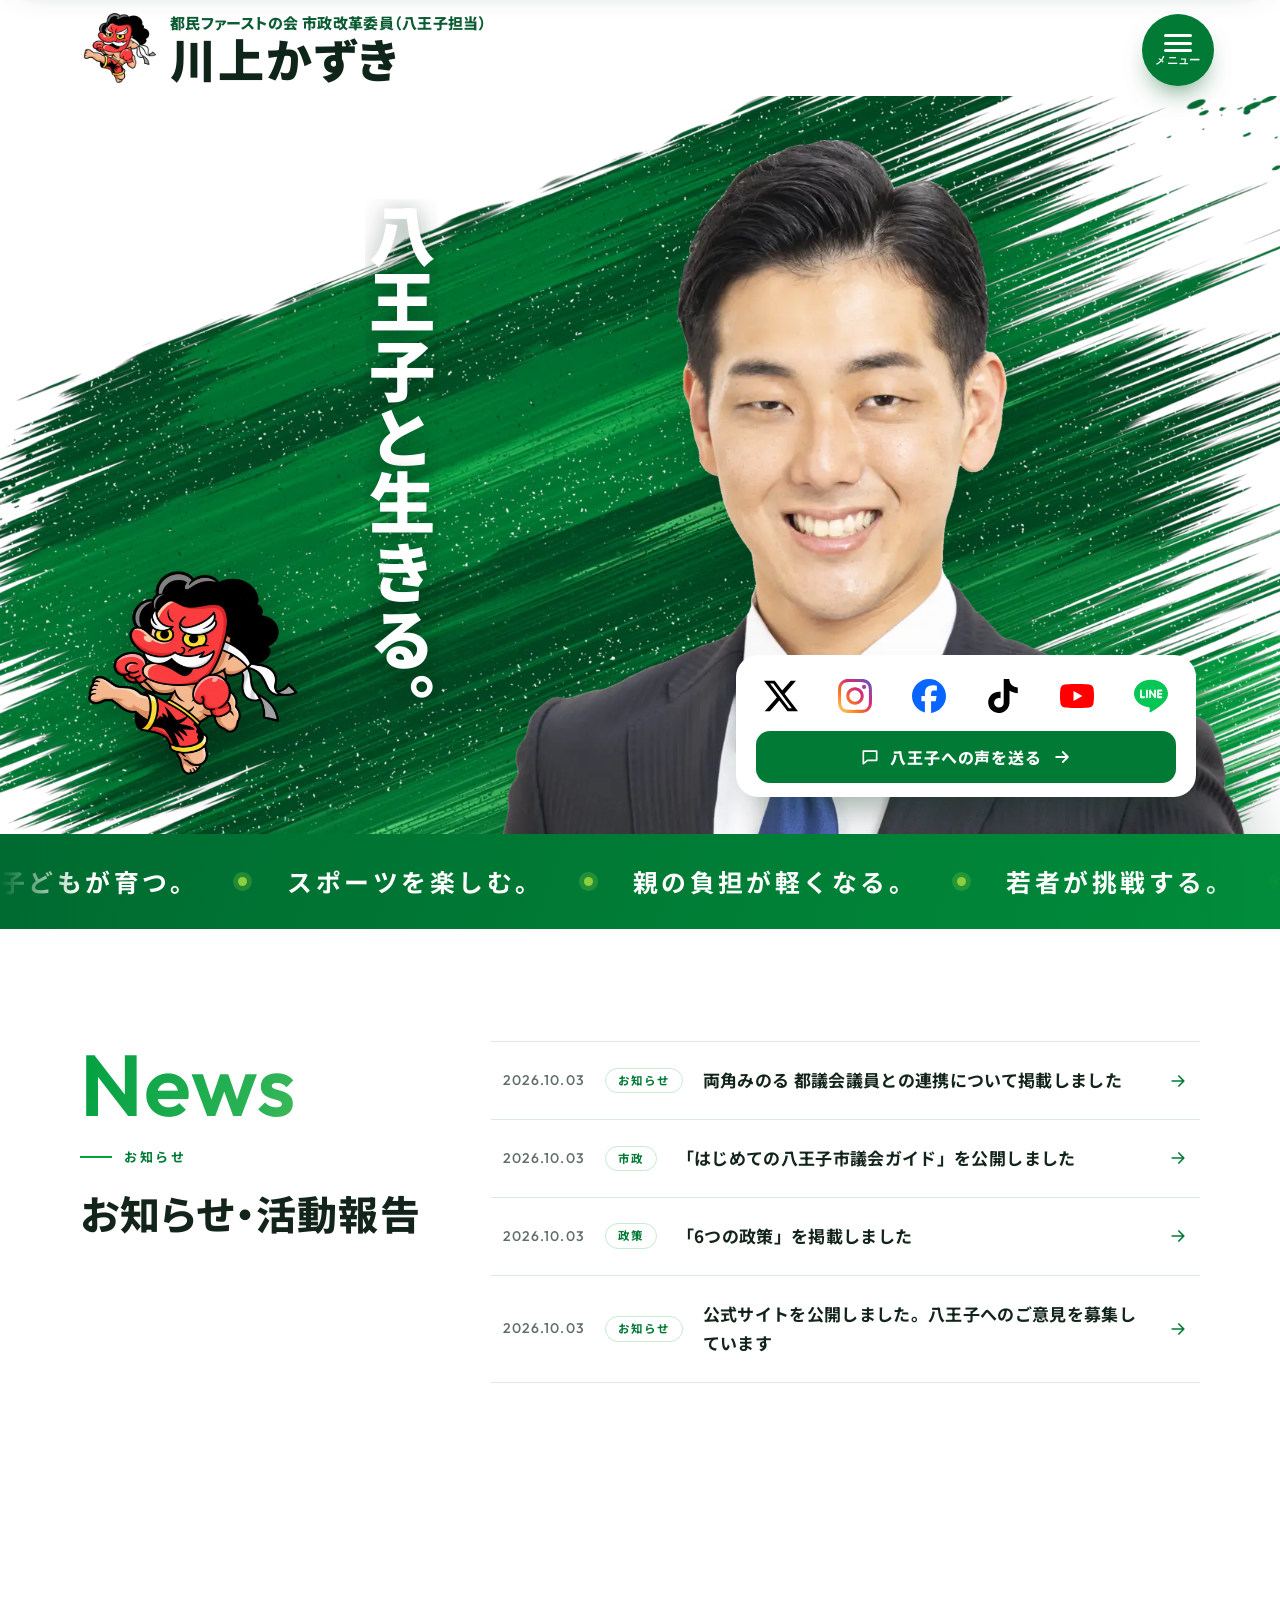
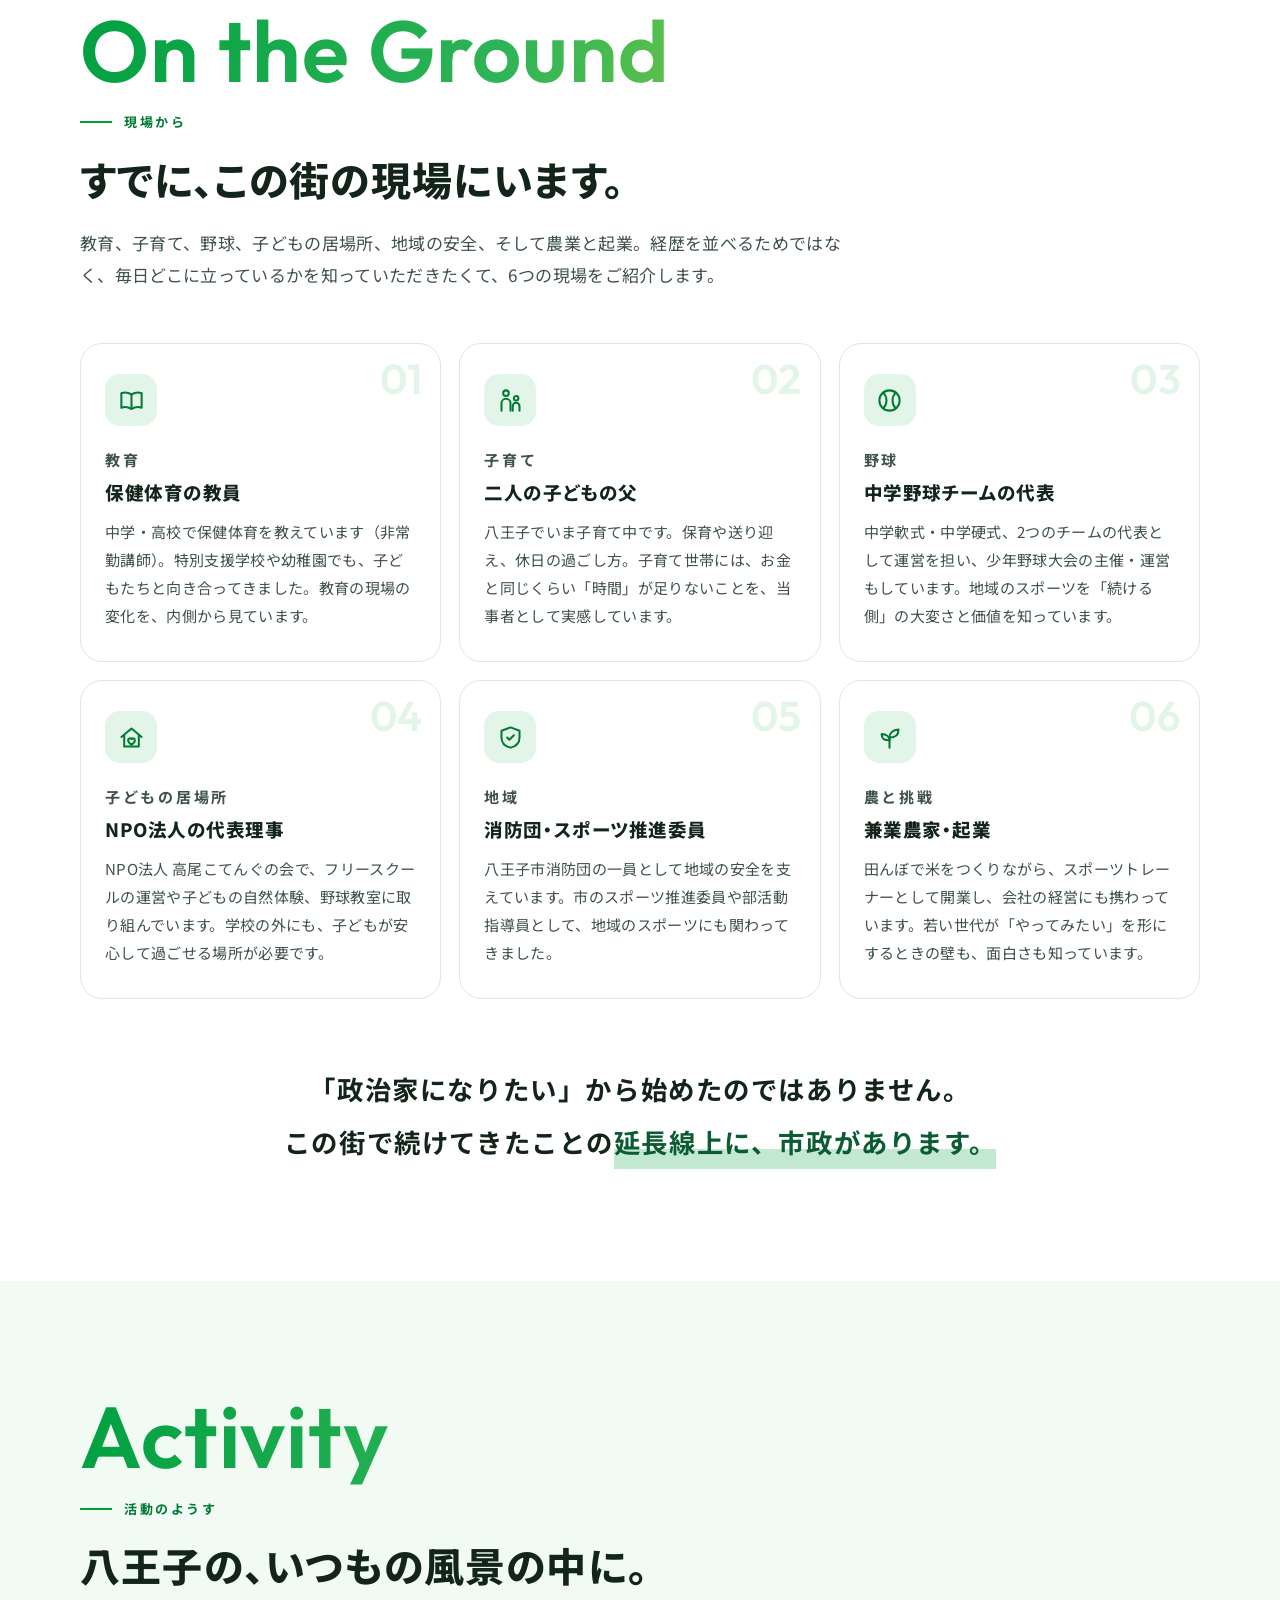
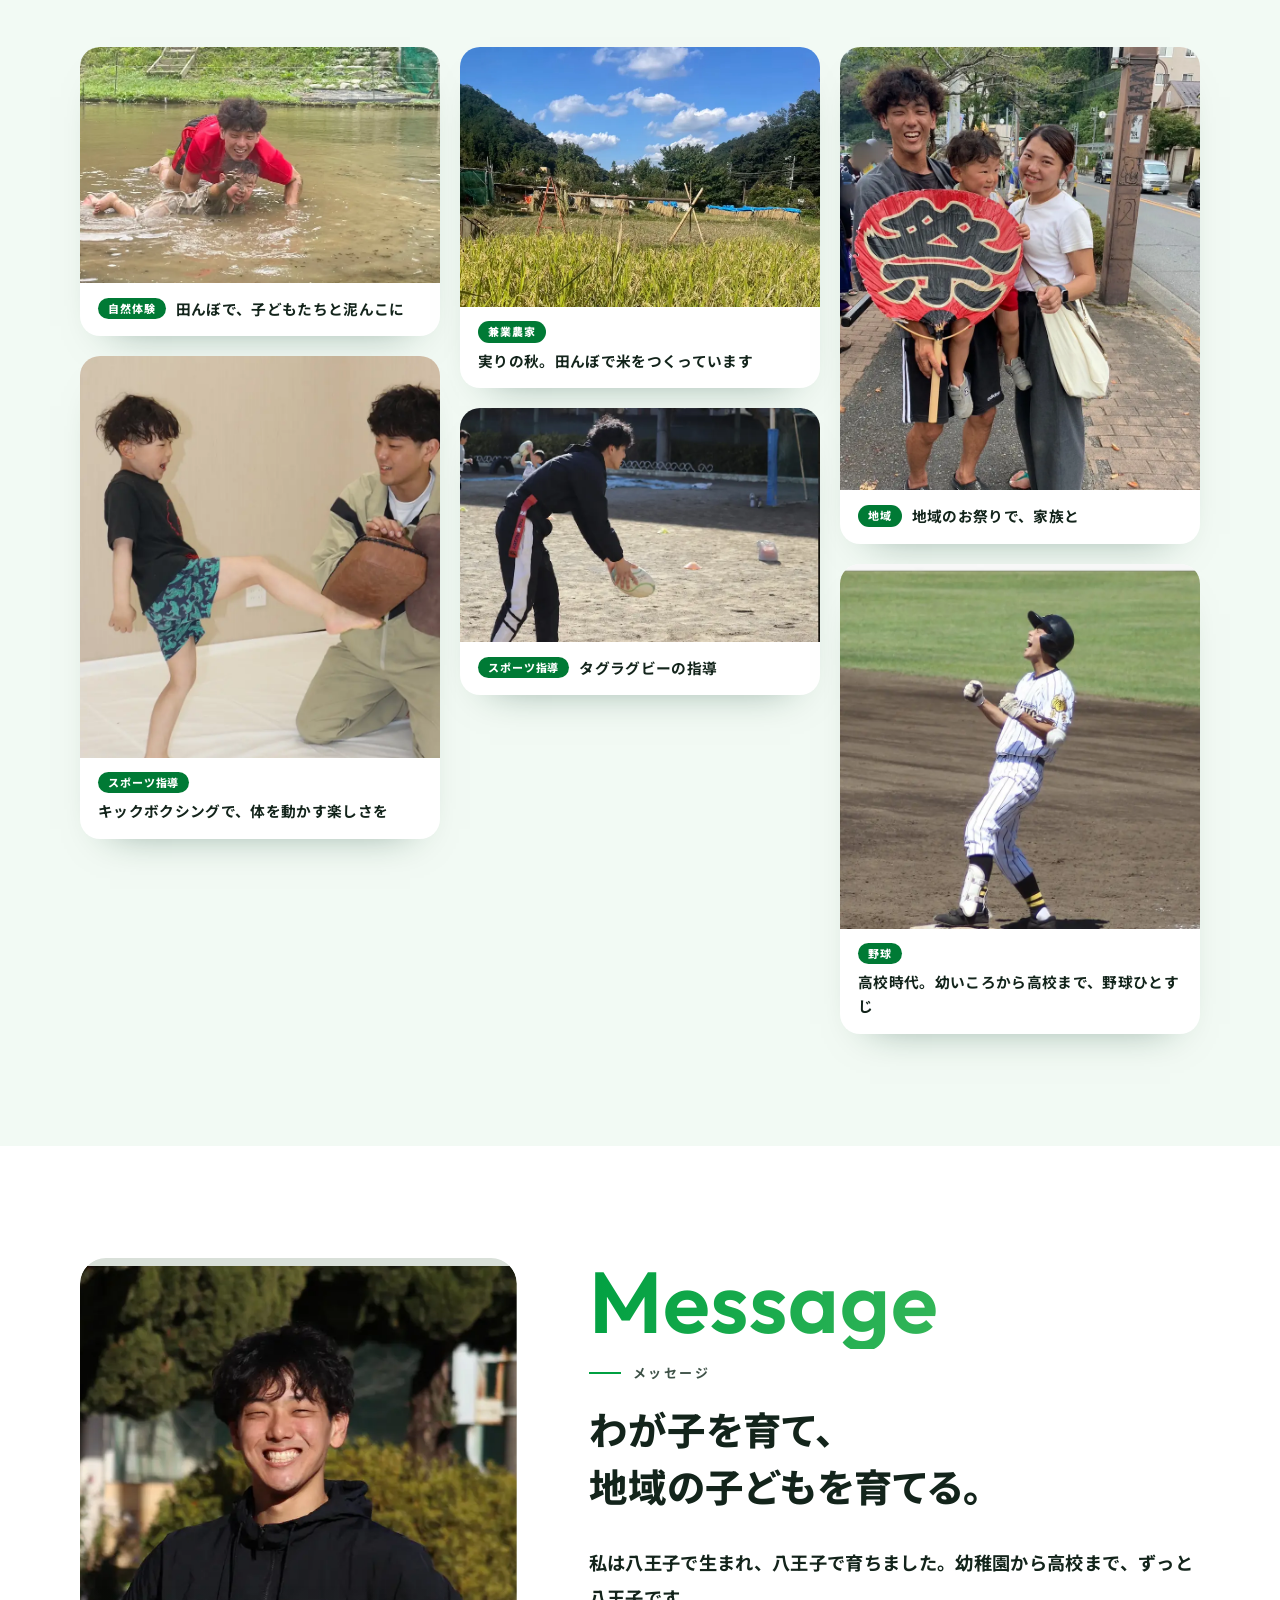
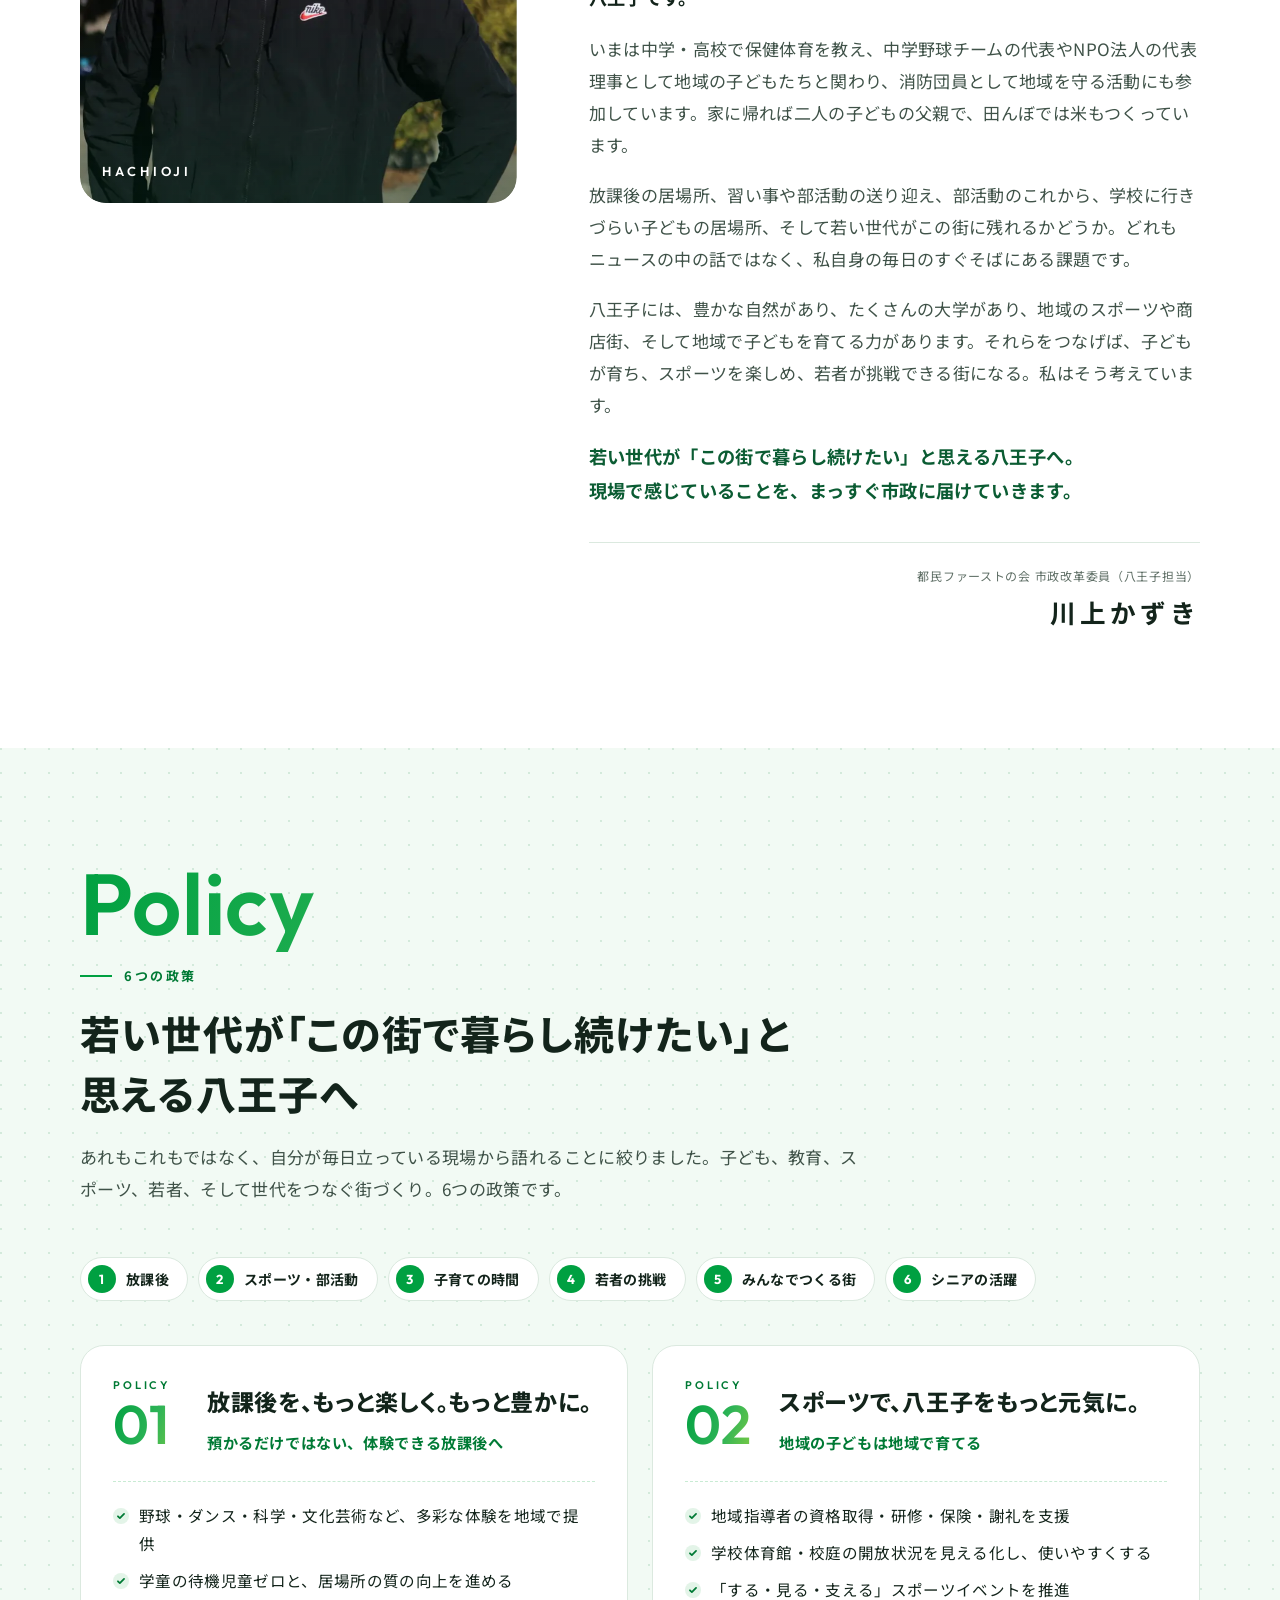
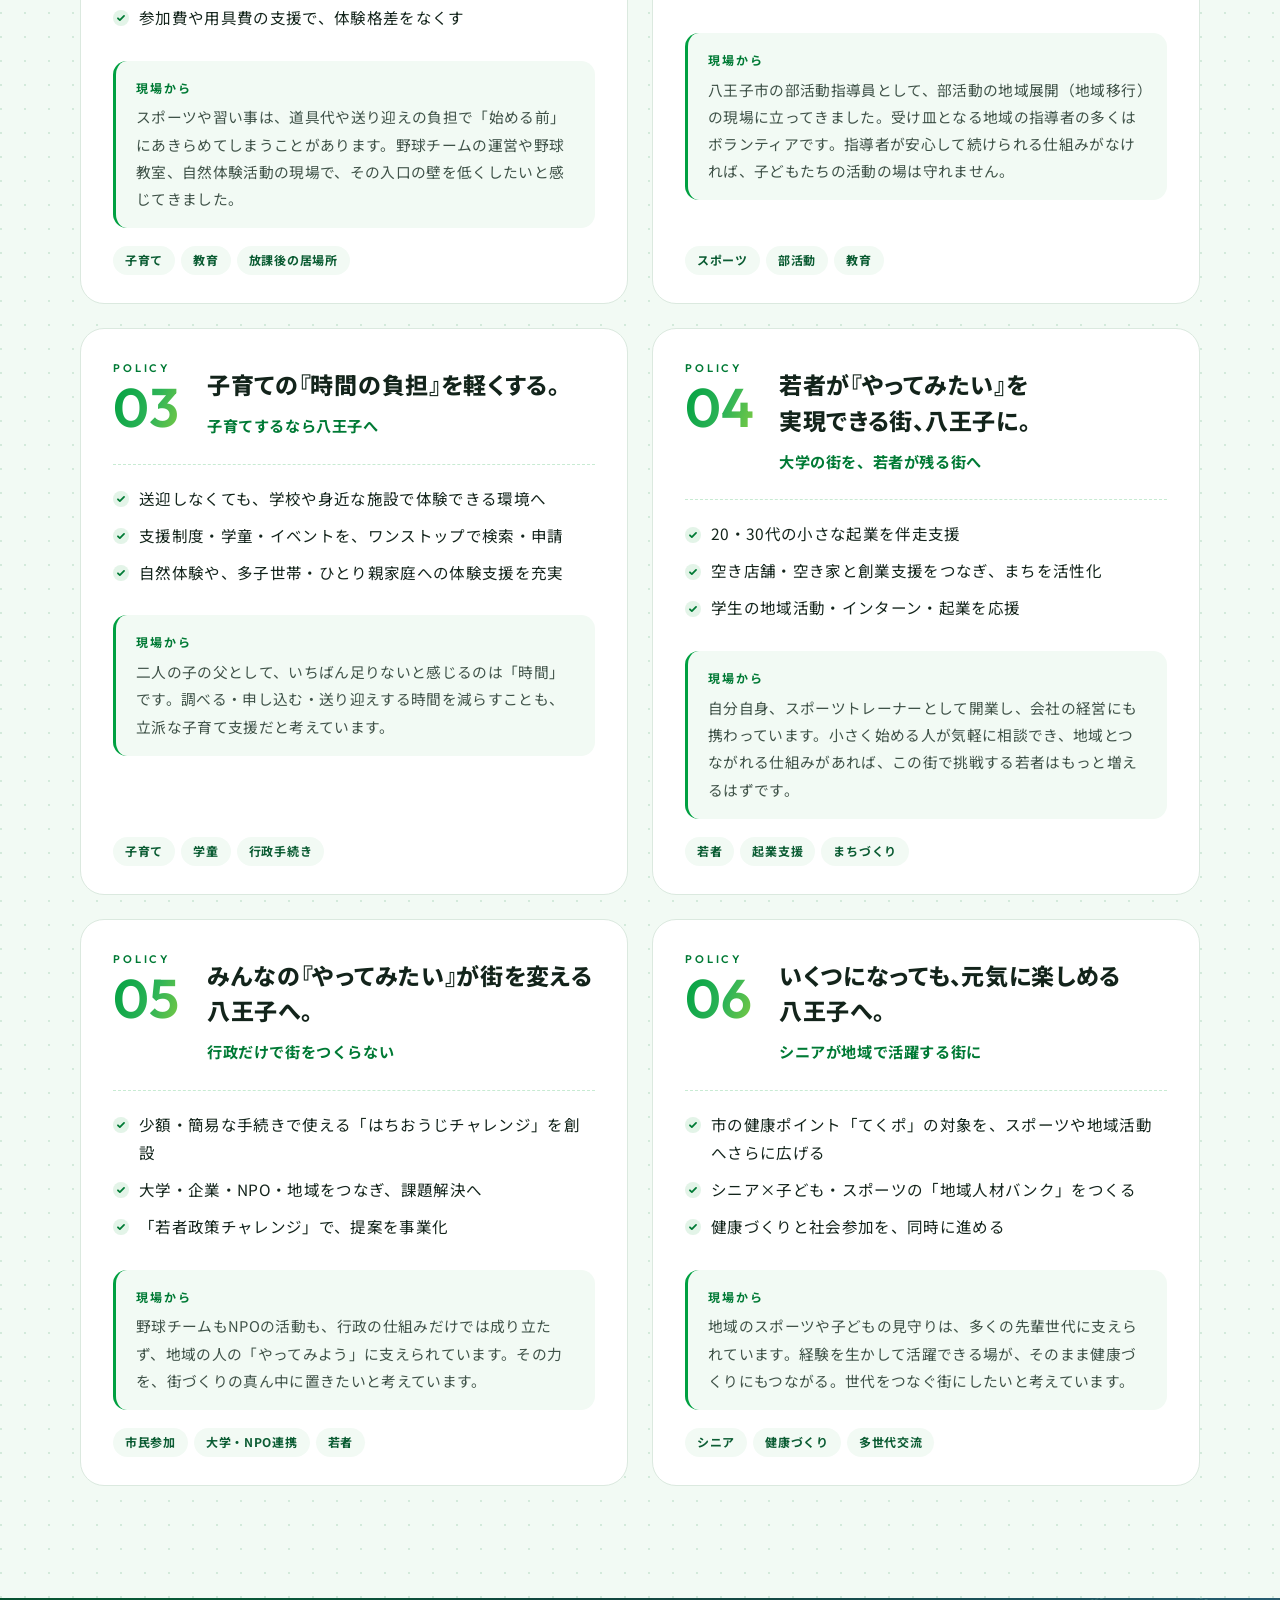
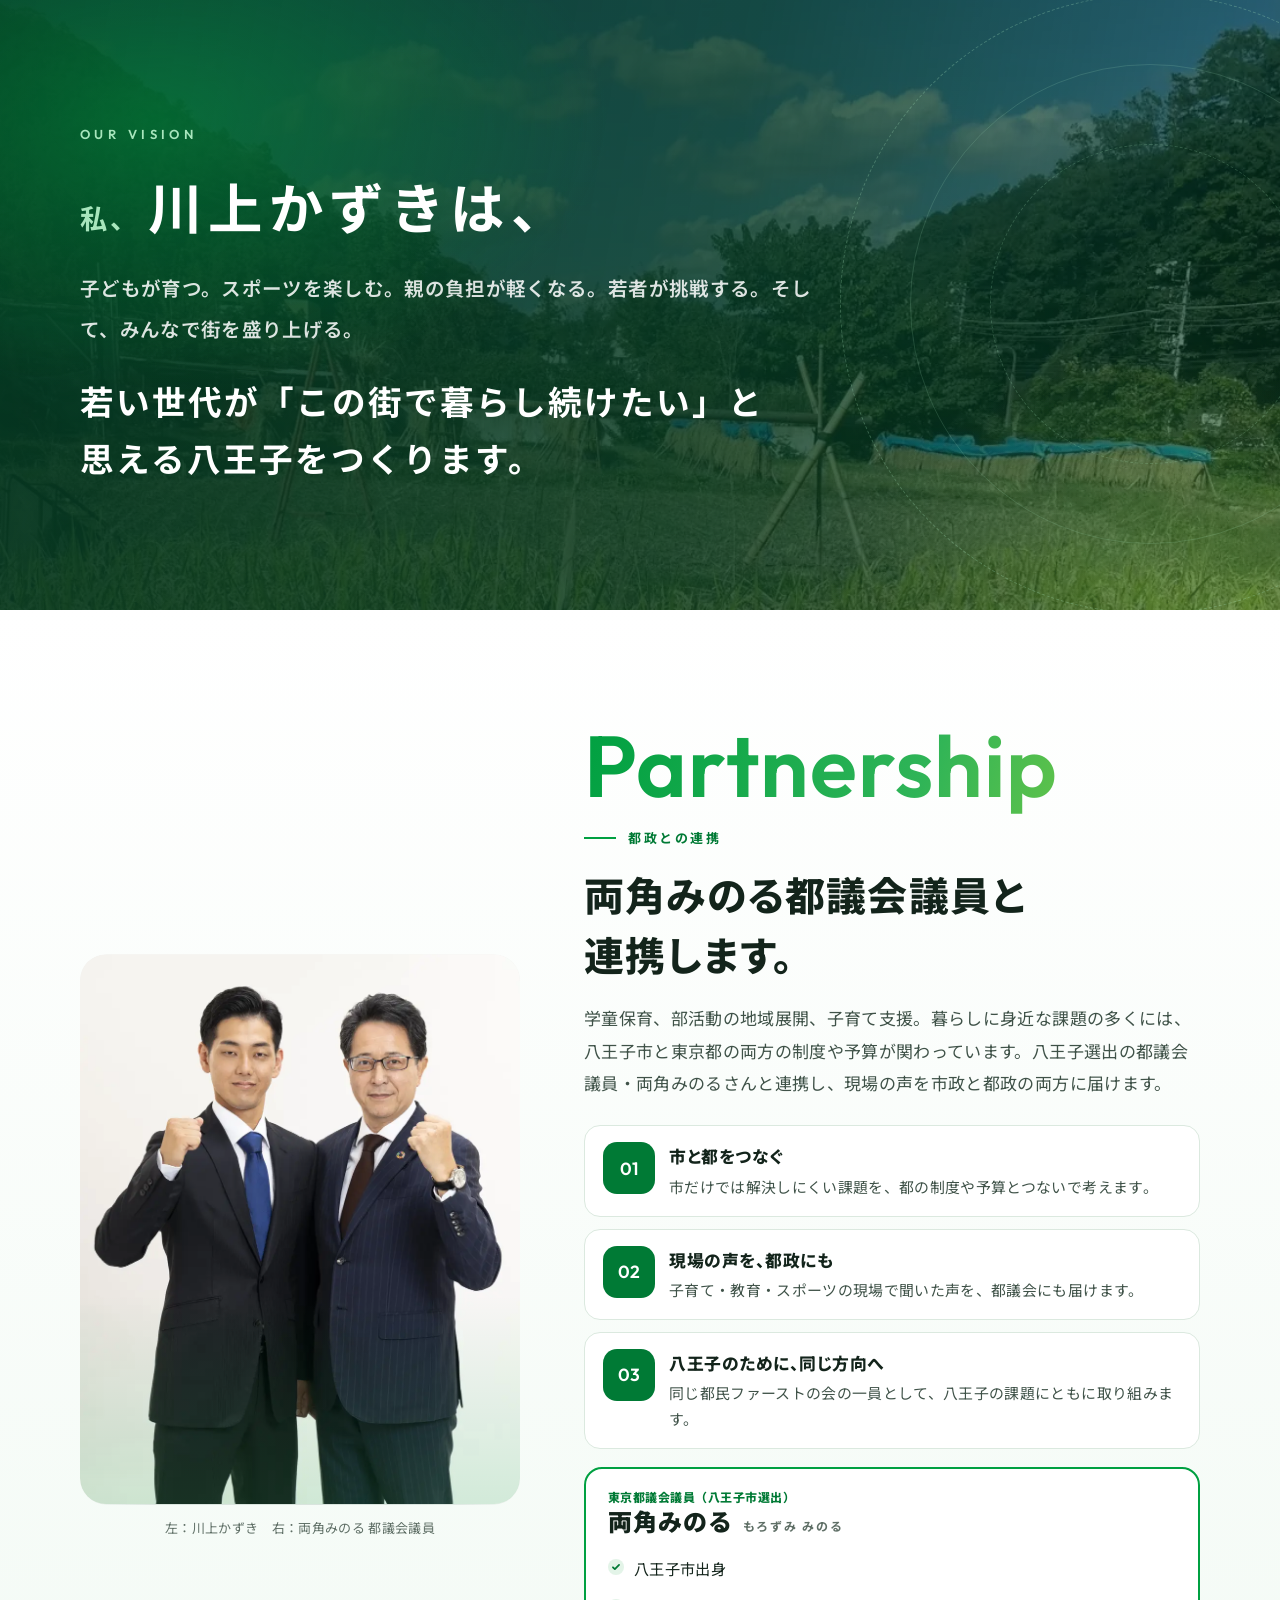
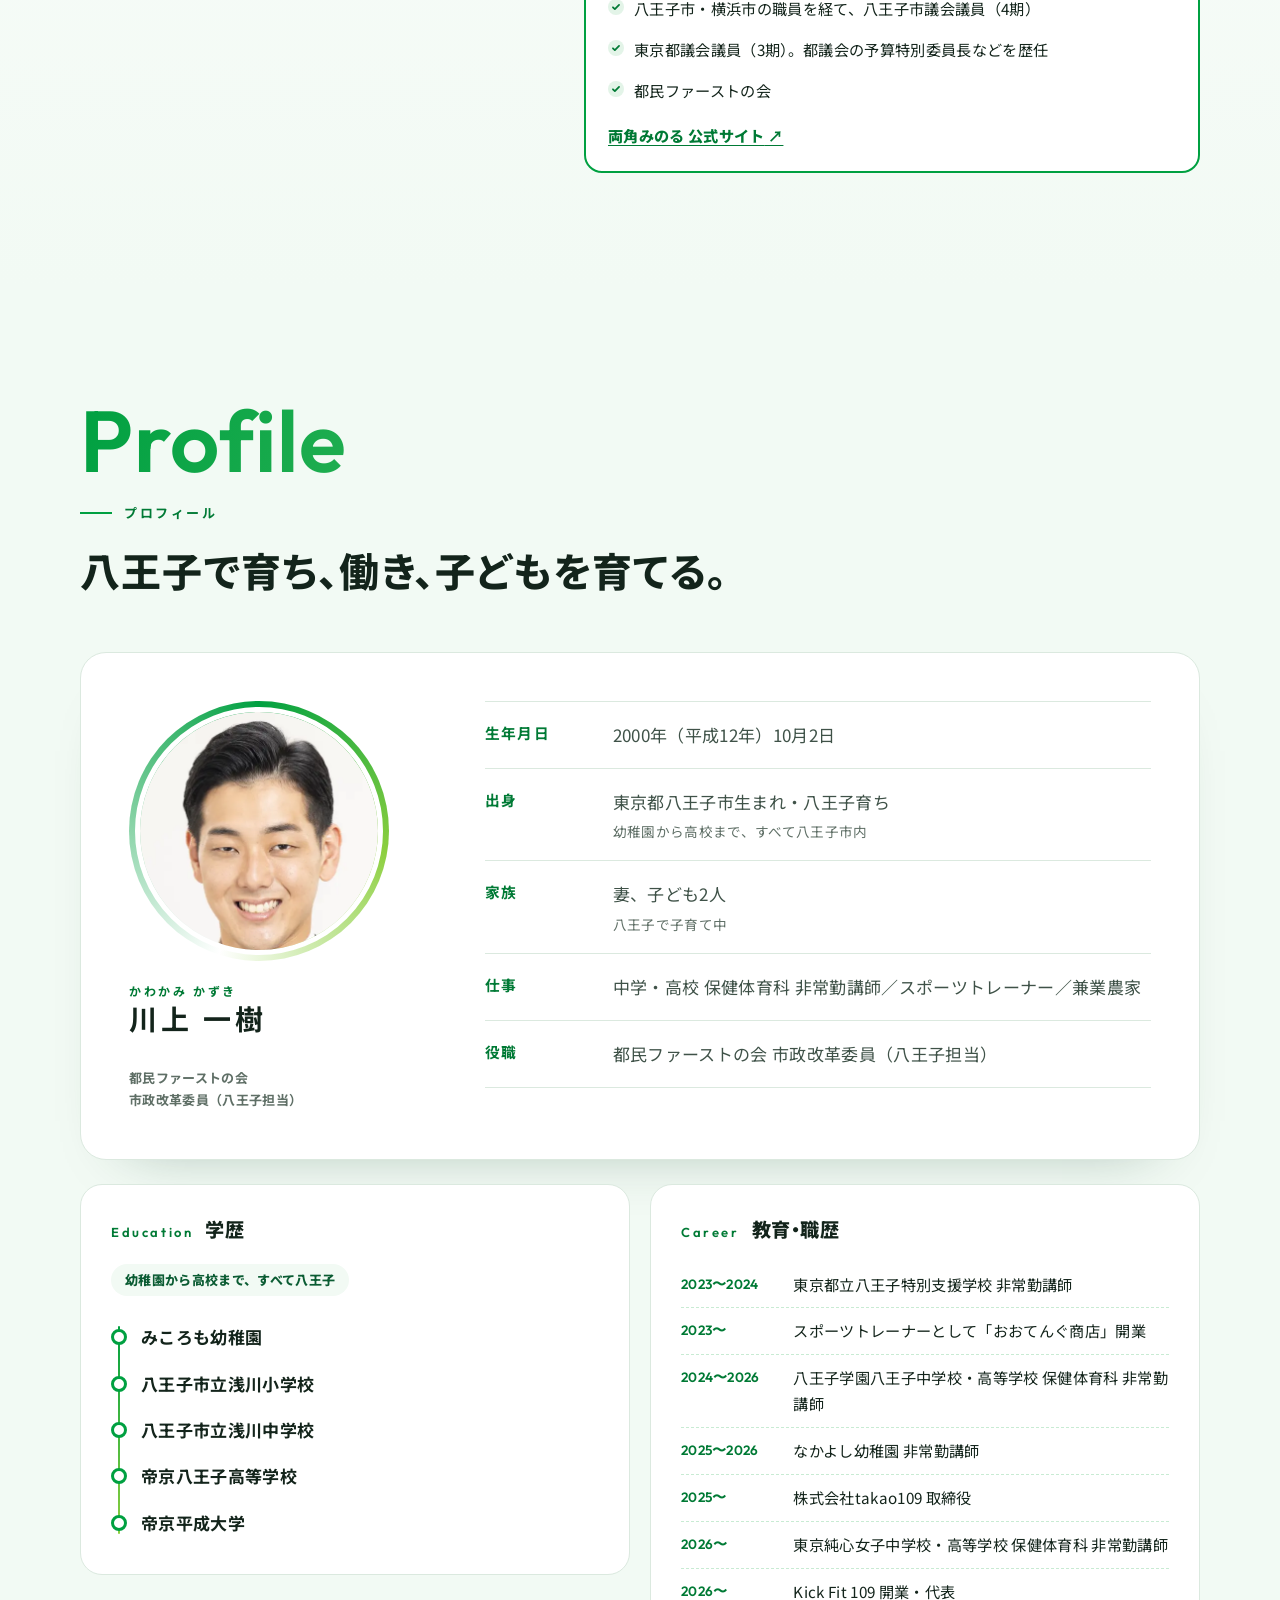
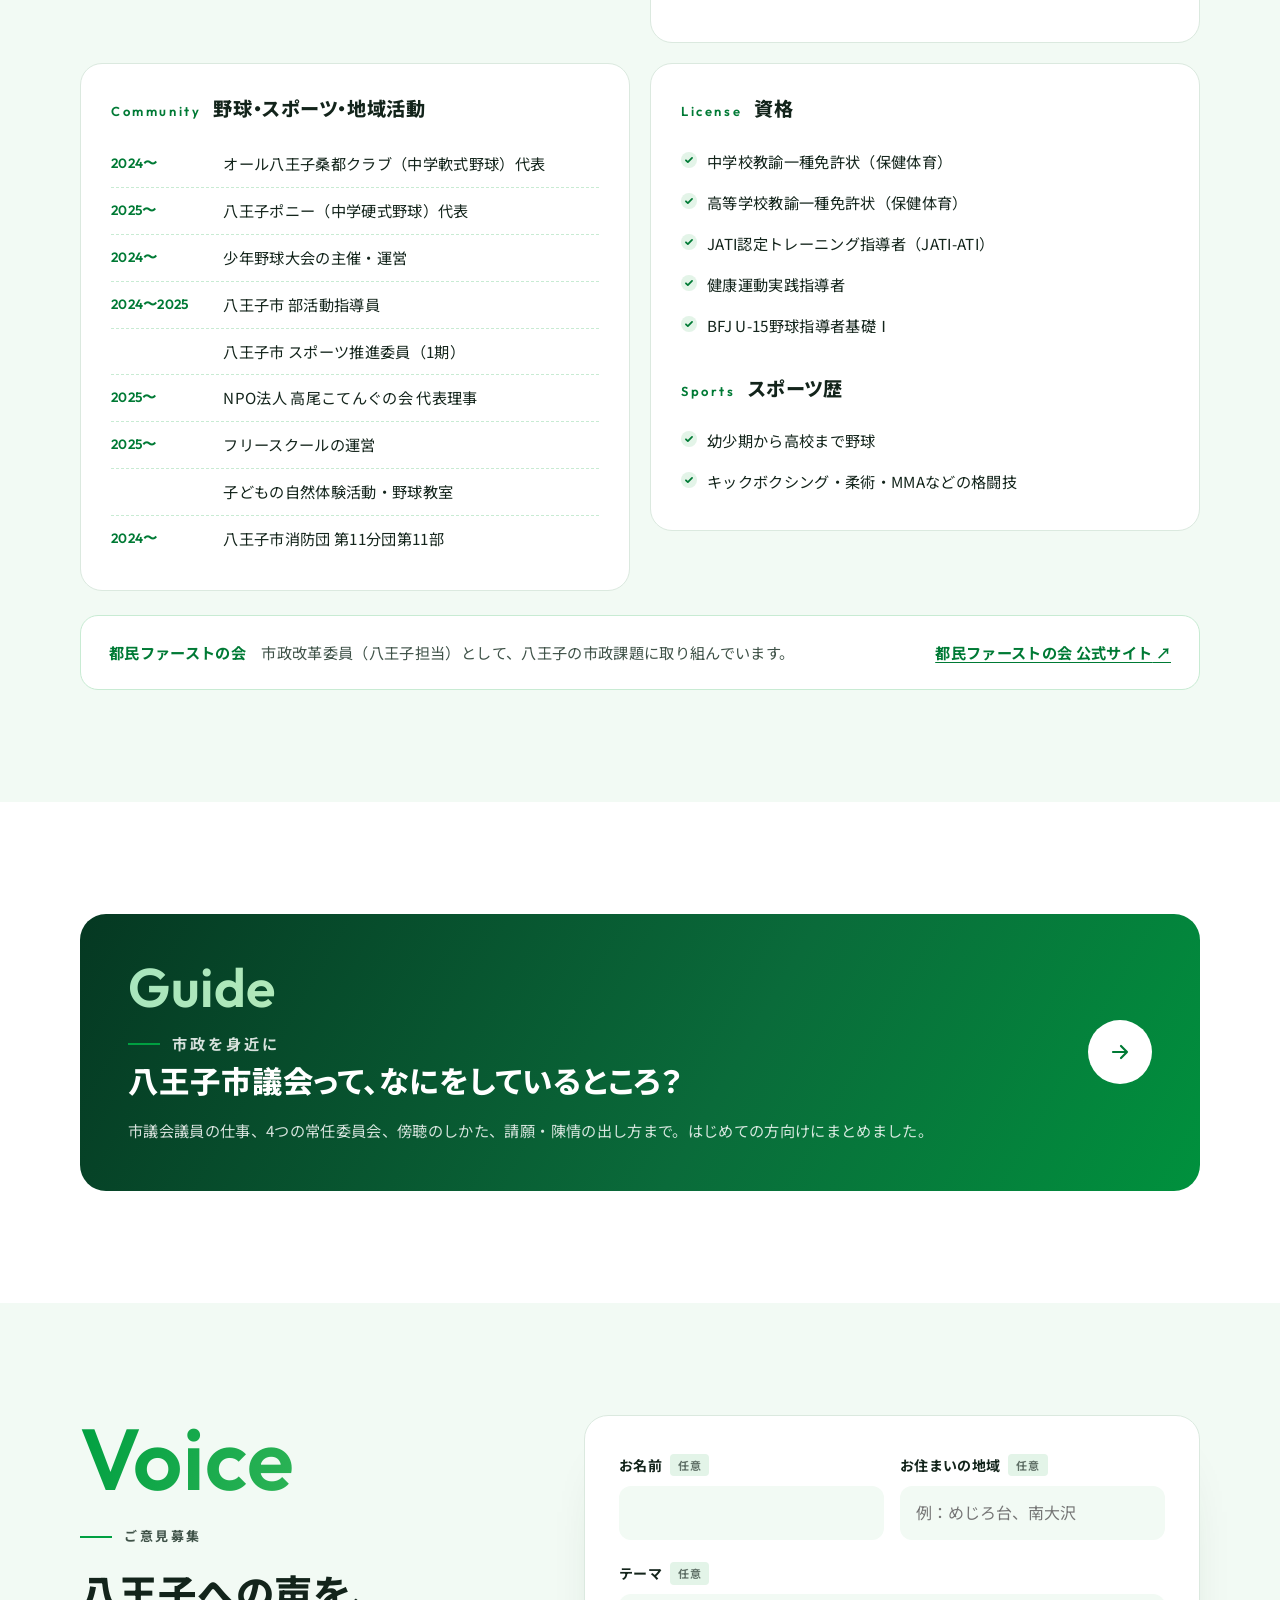
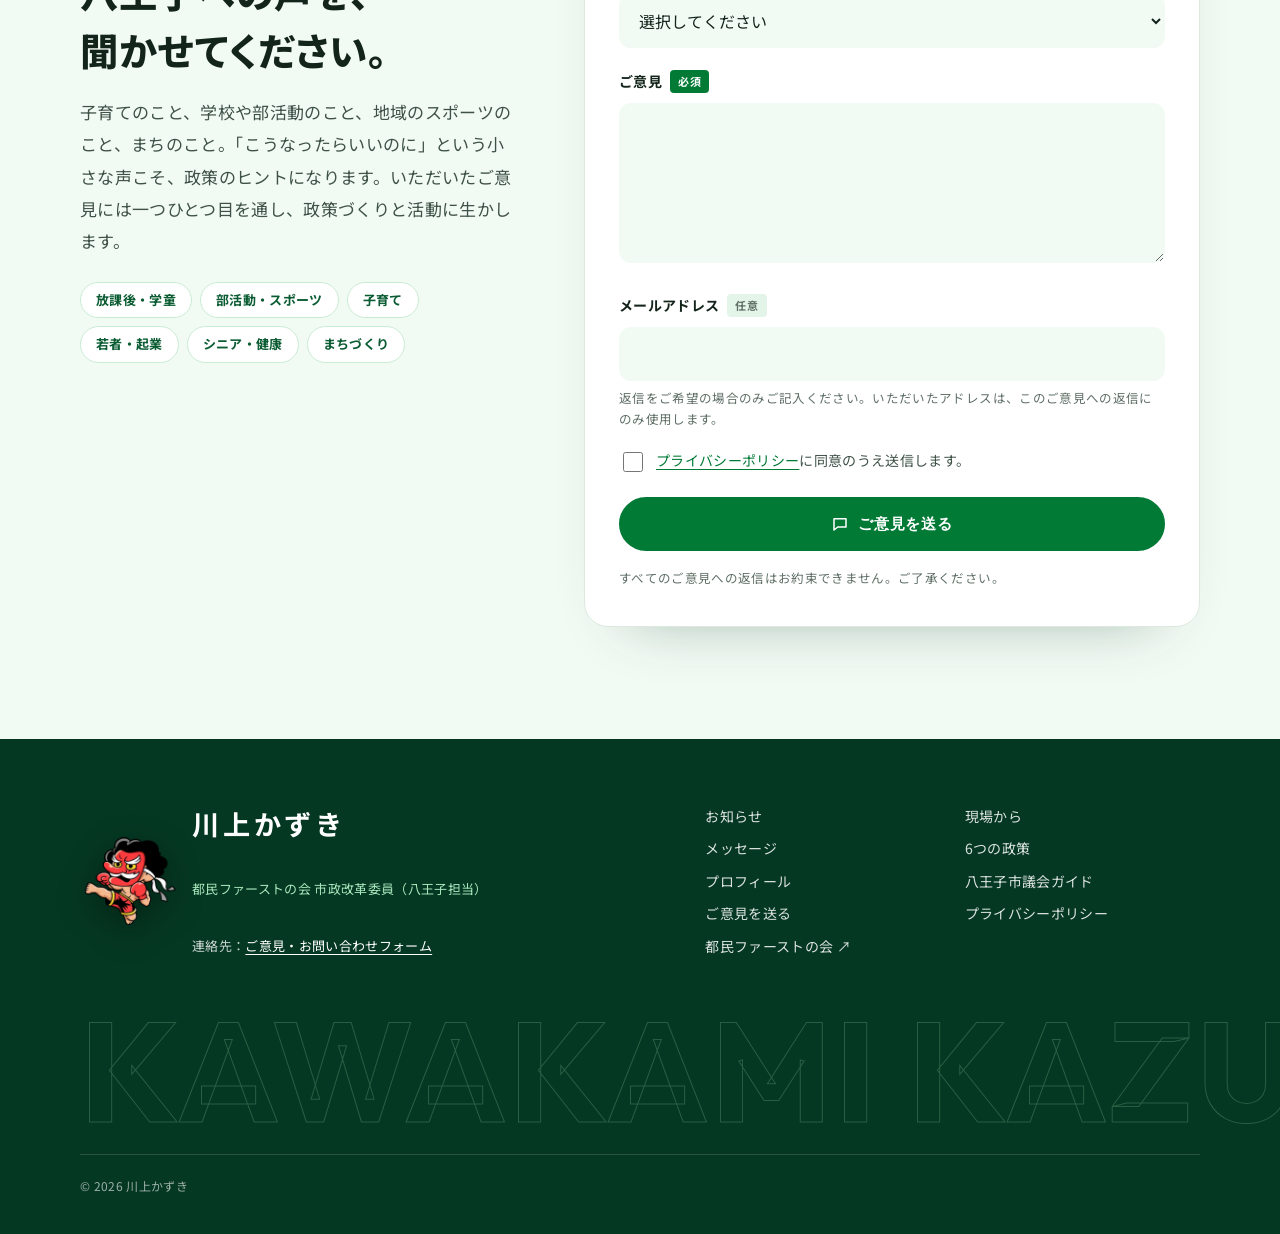
==== commit 4ccb0953: "feat: メイン写真を差し替え、両角みのる都議会議員との連携セクションを追加 - メインビジュアル・プロフィール・OGP・構造化データの本人写真を新しい   スーツ写真に差し替え（AIで背景のみ切り" ====
--- a/kawakami/index.html
+++ b/kawakami/index.html
@@ -126,6 +126,7 @@
       <li><a href="#activity"><span class="menu-en">Activity</span>活動のようす</a></li>
       <li><a href="#message"><span class="menu-en">Message</span>メッセージ</a></li>
       <li><a href="#policy"><span class="menu-en">Policy</span>6つの政策</a></li>
+      <li><a href="#partner"><span class="menu-en">Partnership</span>都政との連携</a></li>
       <li><a href="#profile"><span class="menu-en">Profile</span>プロフィール</a></li>
       <li><a href="gikai/"><span class="menu-en">Guide</span>八王子市議会ガイド</a></li>
       <li><a href="#voice"><span class="menu-en">Voice</span>ご意見を送る</a></li>
@@ -155,7 +156,7 @@
     <div class="mv-person" data-depth="0.1">
       <picture>
         <source type="image/webp" srcset="assets/img/person-640.webp 640w, assets/img/person-1100.webp 1100w" sizes="(max-width: 899px) 140vw, 800px">
-        <img src="assets/img/person-1100.webp" width="1100" height="1650" alt="スーツ姿で笑顔を見せる川上かずき" fetchpriority="high">
+        <img src="assets/img/person-1100.webp" width="1100" height="1563" alt="スーツ姿で笑顔を見せる川上かずき" fetchpriority="high">
       </picture>
     </div>
     <p class="mv-copy"><span class="col">八王子と</span><span class="col">生きる。</span></p>
@@ -198,6 +199,14 @@
       <h2 id="news-title">お知らせ・活動報告</h2>
     </div>
     <ul class="news-list" data-stagger>
+      <li class="reveal">
+        <a class="news-item" href="#partner">
+          <time datetime="2026-10-03">2026.10.03</time>
+          <span class="news-cat">お知らせ</span>
+          <span class="news-title">両角みのる 都議会議員との連携について掲載しました</span>
+          <svg class="news-arrow" viewBox="0 0 24 24" fill="none" stroke="currentColor" stroke-width="2" stroke-linecap="round" stroke-linejoin="round" aria-hidden="true"><path d="M5 12h14M13 6l6 6-6 6"/></svg>
+        </a>
+      </li>
       <li class="reveal">
         <a class="news-item" href="gikai/">
           <time datetime="2026-10-03">2026.10.03</time>
@@ -337,7 +346,7 @@
         <figcaption><span>野球</span>高校時代。幼いころから高校まで、野球ひとすじ</figcaption>
       </figure>
     </div>
-    <p class="gallery-note">※ お子さまの顔は、プライバシーへの配慮からぼかしています。</p>
+    <p class="gallery-note" aria-hidden="true"></p>
   </div>
 </section>
 
@@ -518,6 +527,42 @@
     <p class="vision-kicker reveal">OUR VISION</p>
     <p class="vision-name reveal"><small>私、</small>川上かずきは、</p>
     <p class="vision-text reveal">子どもが育つ。スポーツを楽しむ。親の負担が軽くなる。若者が挑戦する。そして、みんなで街を盛り上げる。<strong class="phr"><span>若い世代が</span><span>「この街で暮らし続けたい」と</span><span>思える八王子を</span><span>つくります。</span></strong></p>
+  </div>
+</section>
+
+<!-- ===== 都政との連携 ===== -->
+<section class="section partner" id="partner" aria-labelledby="partner-title">
+  <div class="wrap partner-grid">
+    <figure class="partner-photo">
+      <div class="photo reveal-wipe">
+        <picture>
+          <source type="image/webp" srcset="assets/img/partner-900.webp">
+          <img src="assets/img/partner-900.jpg" width="900" height="1125" alt="ガッツポーズをする川上かずきと両角みのる都議会議員" loading="lazy" decoding="async">
+        </picture>
+      </div>
+      <figcaption>左：川上かずき　右：両角みのる 都議会議員</figcaption>
+    </figure>
+    <div class="partner-body reveal">
+      <span class="en" aria-hidden="true">Partnership</span>
+      <p class="eyebrow">都政との連携</p>
+      <h2 id="partner-title" class="phr"><span>両角みのる</span><span>都議会議員と</span><span>連携します。</span></h2>
+      <p class="lead">学童保育、部活動の地域展開、子育て支援。暮らしに身近な課題の多くには、八王子市と東京都の両方の制度や予算が関わっています。八王子選出の都議会議員・両角みのるさんと連携し、現場の声を市政と都政の両方に届けます。</p>
+      <ul class="partner-points">
+        <li><b aria-hidden="true">01</b><div><h3>市と都をつなぐ</h3><p>市だけでは解決しにくい課題を、都の制度や予算とつないで考えます。</p></div></li>
+        <li><b aria-hidden="true">02</b><div><h3>現場の声を、都政にも</h3><p>子育て・教育・スポーツの現場で聞いた声を、都議会にも届けます。</p></div></li>
+        <li><b aria-hidden="true">03</b><div><h3>八王子のために、同じ方向へ</h3><p>同じ都民ファーストの会の一員として、八王子の課題にともに取り組みます。</p></div></li>
+      </ul>
+      <div class="partner-card">
+        <p class="partner-name"><small>東京都議会議員（八王子市選出）</small>両角みのる<span>もろずみ みのる</span></p>
+        <ul class="check-list">
+          <li>八王子市出身</li>
+          <li>八王子市・横浜市の職員を経て、八王子市議会議員（4期）</li>
+          <li>東京都議会議員（3期）。都議会の予算特別委員長などを歴任</li>
+          <li>都民ファーストの会</li>
+        </ul>
+        <a class="partner-link" href="https://www.morozumi-minoru.jp/" target="_blank" rel="noopener">両角みのる 公式サイト<span class="sr-only">（新しいタブで開きます）</span> ↗</a>
+      </div>
+    </div>
   </div>
 </section>
 
--- a/kawakami/assets/style.css
+++ b/kawakami/assets/style.css
@@ -398,14 +398,40 @@
 .gallery-item:hover img { transform: scale(1.04); }
 .gallery-item figcaption { display: flex; flex-wrap: wrap; align-items: center; gap: 6px 10px; padding: 14px 18px 16px; font-size: .92rem; font-weight: 700; color: var(--ink); line-height: 1.6; }
 .gallery-item figcaption span { font-size: 11px; font-weight: 800; letter-spacing: .08em; color: #fff; background: var(--brand-strong); border-radius: 999px; padding: 2px 10px; }
-.gallery-note { margin-top: 6px; font-size: 12.5px; color: var(--ink-3); }
+.gallery-note { display: none; margin-top: 6px; font-size: 12.5px; color: var(--ink-3); }
 @media (max-width: 699px) {
   .gallery { columns: auto; display: flex; gap: 14px; overflow-x: auto; scroll-snap-type: x mandatory; margin: 0 calc(var(--gutter) * -1); padding: 4px var(--gutter) 18px; scrollbar-width: none; }
   .gallery::-webkit-scrollbar { display: none; }
   .gallery-item { flex: 0 0 78vw; margin: 0; scroll-snap-align: center; display: flex; flex-direction: column; }
   .gallery-item picture { aspect-ratio: 4 / 3; }
   .gallery-item img { height: 100%; object-fit: cover; object-position: 50% 30%; }
-  .gallery-note::before { content: "← 横にスワイプできます　"; color: var(--brand-strong); font-weight: 700; }
+  .gallery-note { display: block; }
+  .gallery-note::before { content: "← 横にスワイプできます"; color: var(--brand-strong); font-weight: 700; }
+}
+
+/* ---------- Partnership（都政との連携） ---------- */
+.partner { background: linear-gradient(180deg, #fff 0%, var(--mint) 100%); }
+.partner-grid { display: grid; grid-template-columns: 5fr 7fr; gap: 64px; align-items: center; }
+.partner-photo { margin: 0; position: relative; }
+.partner-photo .photo { position: relative; border-radius: 26px; overflow: hidden; background: #f3f3f1; box-shadow: 0 34px 60px -40px rgba(5, 56, 34, .55); }
+.partner-photo .photo::before { content: ""; position: absolute; inset: auto 0 0 0; height: 38%; z-index: 1; background: linear-gradient(0deg, rgba(0, 160, 65, .16), rgba(0, 160, 65, 0)); pointer-events: none; }
+.partner-photo img { width: 100%; height: auto; }
+.partner-photo figcaption { margin-top: 12px; font-size: 13px; color: var(--ink-3); text-align: center; }
+.partner-body h2 { font-size: clamp(1.65rem, 3.5vw, 2.5rem); color: var(--ink); }
+.partner-body .lead { margin-top: 18px; color: var(--ink-2); }
+.partner-points { list-style: none; margin: 26px 0 0; padding: 0; display: grid; gap: 12px; }
+.partner-points li { display: grid; grid-template-columns: 52px 1fr; gap: 14px; align-items: start; background: var(--white); border: 1px solid var(--line); border-radius: 16px; padding: 16px 18px; }
+.partner-points b { display: grid; place-items: center; width: 52px; height: 52px; border-radius: 14px; background: var(--brand-strong); color: #fff; font-family: var(--en); font-weight: 600; font-size: 1.1rem; }
+.partner-points h3 { font-size: 1.05rem; color: var(--ink); margin: 2px 0 4px; }
+.partner-points p { margin: 0; font-size: .93rem; color: var(--ink-2); line-height: 1.75; }
+.partner-card { margin-top: 18px; background: var(--white); border: 2px solid var(--brand); border-radius: 18px; padding: 20px 22px; }
+.partner-name { margin: 0 0 10px; font-family: var(--display); font-weight: 900; font-size: 1.5rem; color: var(--ink); line-height: 1.35; letter-spacing: .04em; }
+.partner-name small { display: block; font-family: var(--sans); font-size: 12px; font-weight: 800; color: var(--brand-strong); letter-spacing: .04em; }
+.partner-name span { margin-left: 10px; font-family: var(--sans); font-size: 12px; font-weight: 700; color: var(--ink-3); letter-spacing: .14em; }
+.partner-link { display: inline-block; margin-top: 10px; font-weight: 800; font-size: .95rem; }
+@media (max-width: 899px) {
+  .partner-grid { grid-template-columns: 1fr; gap: 30px; }
+  .partner-photo { max-width: 460px; margin: 0 auto; width: 100%; }
 }
 
 /* ---------- Profile ---------- */
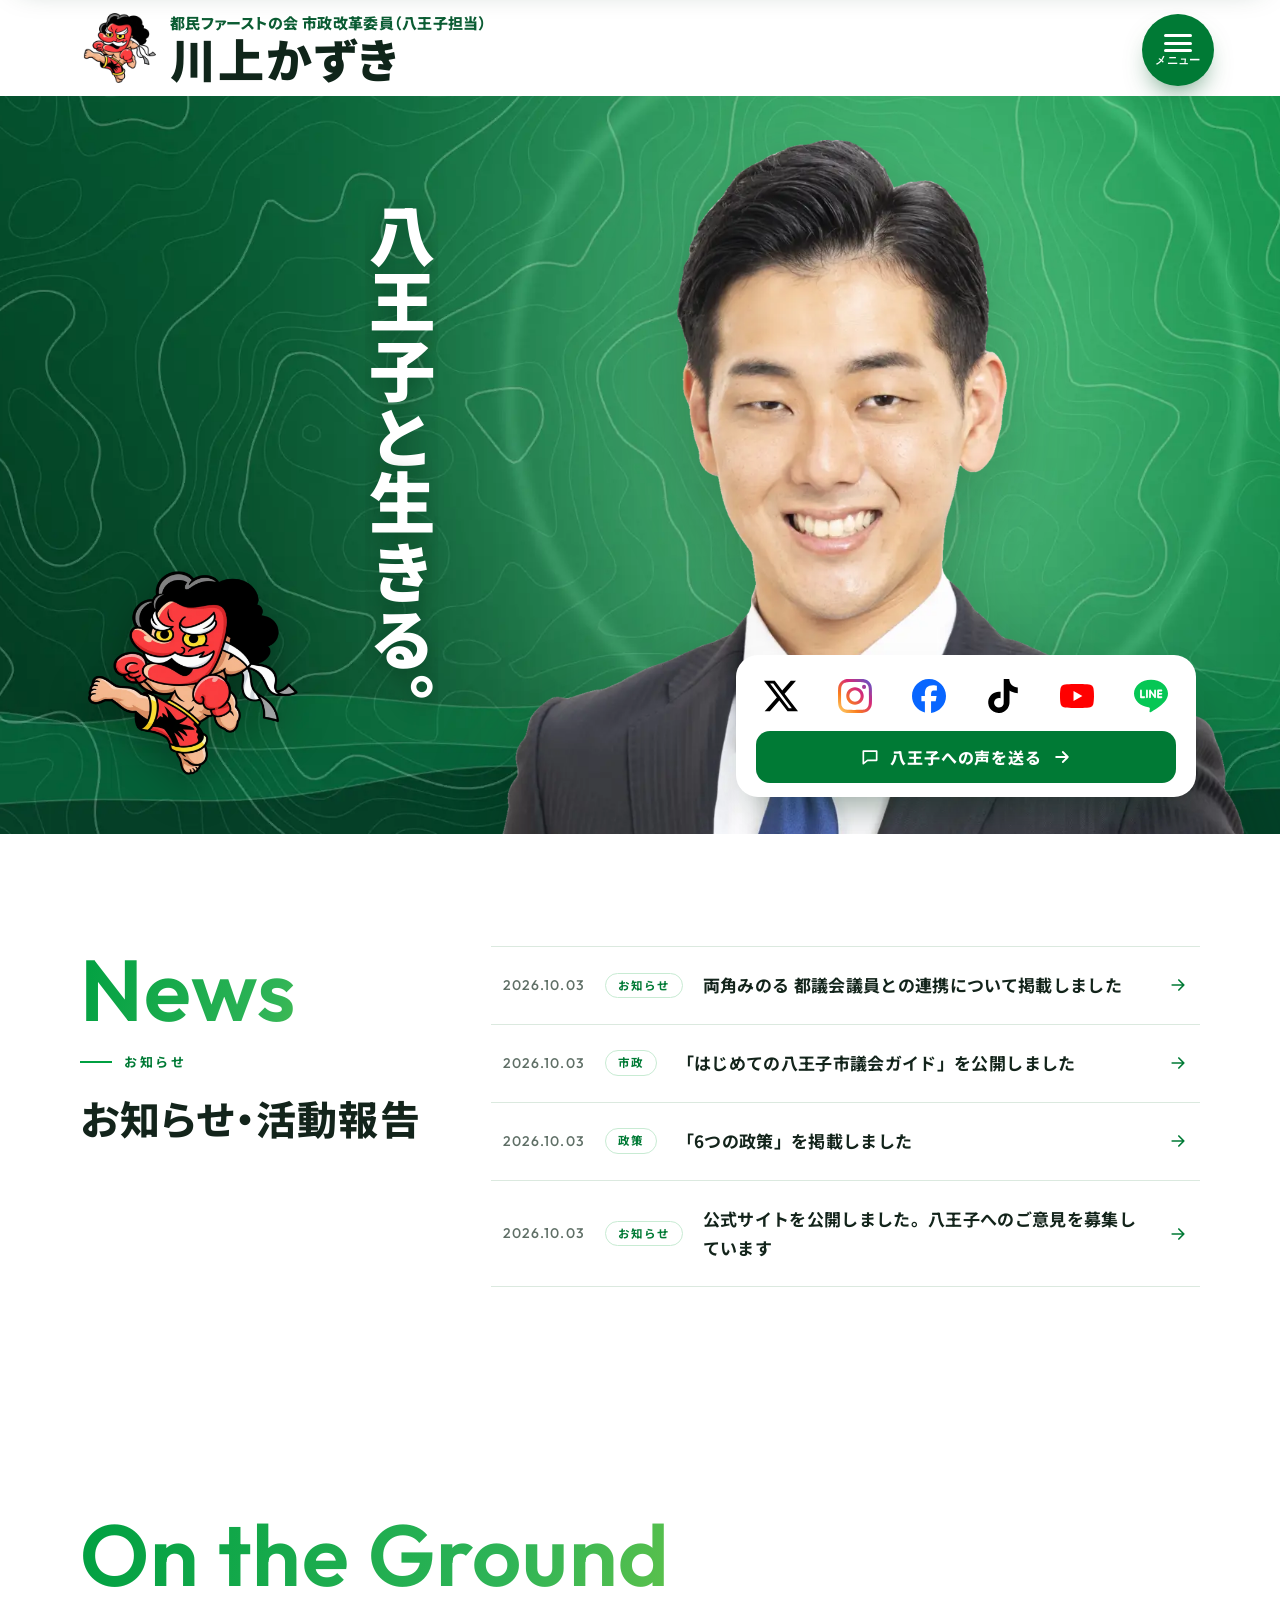
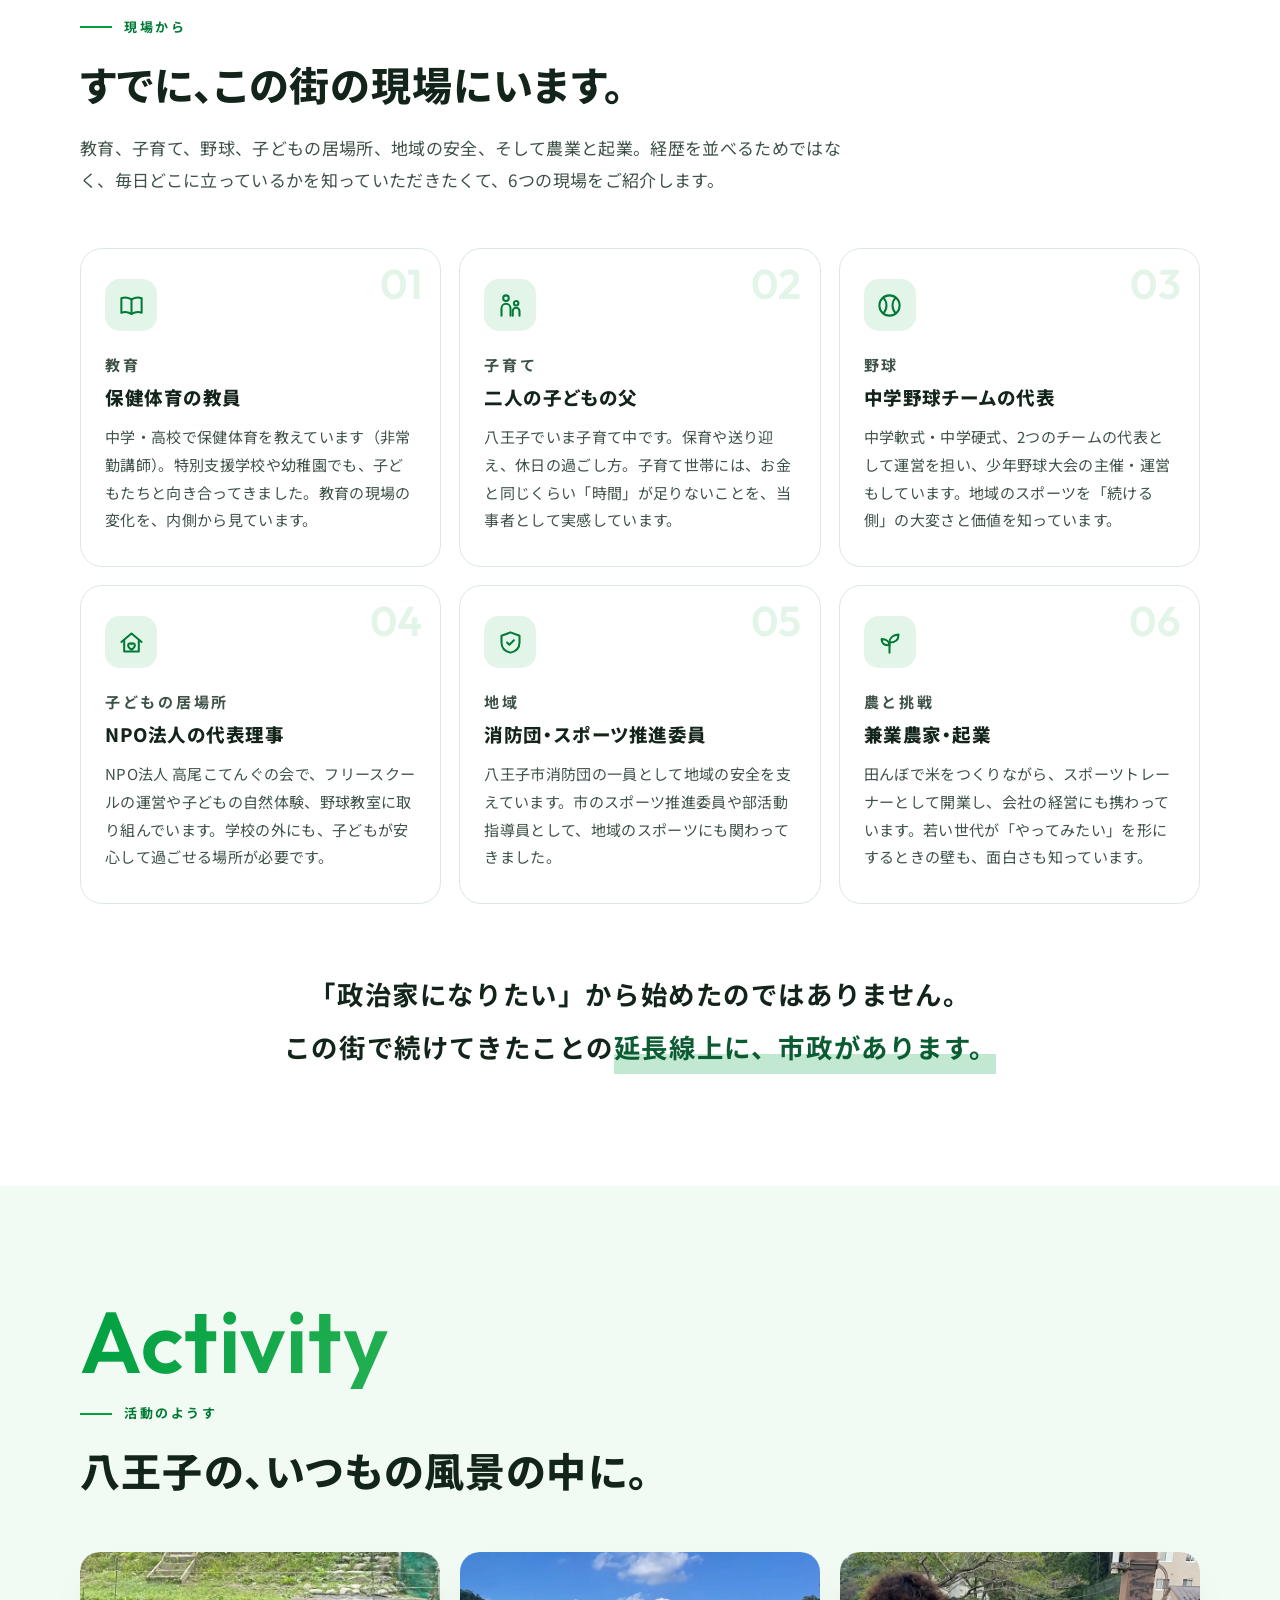
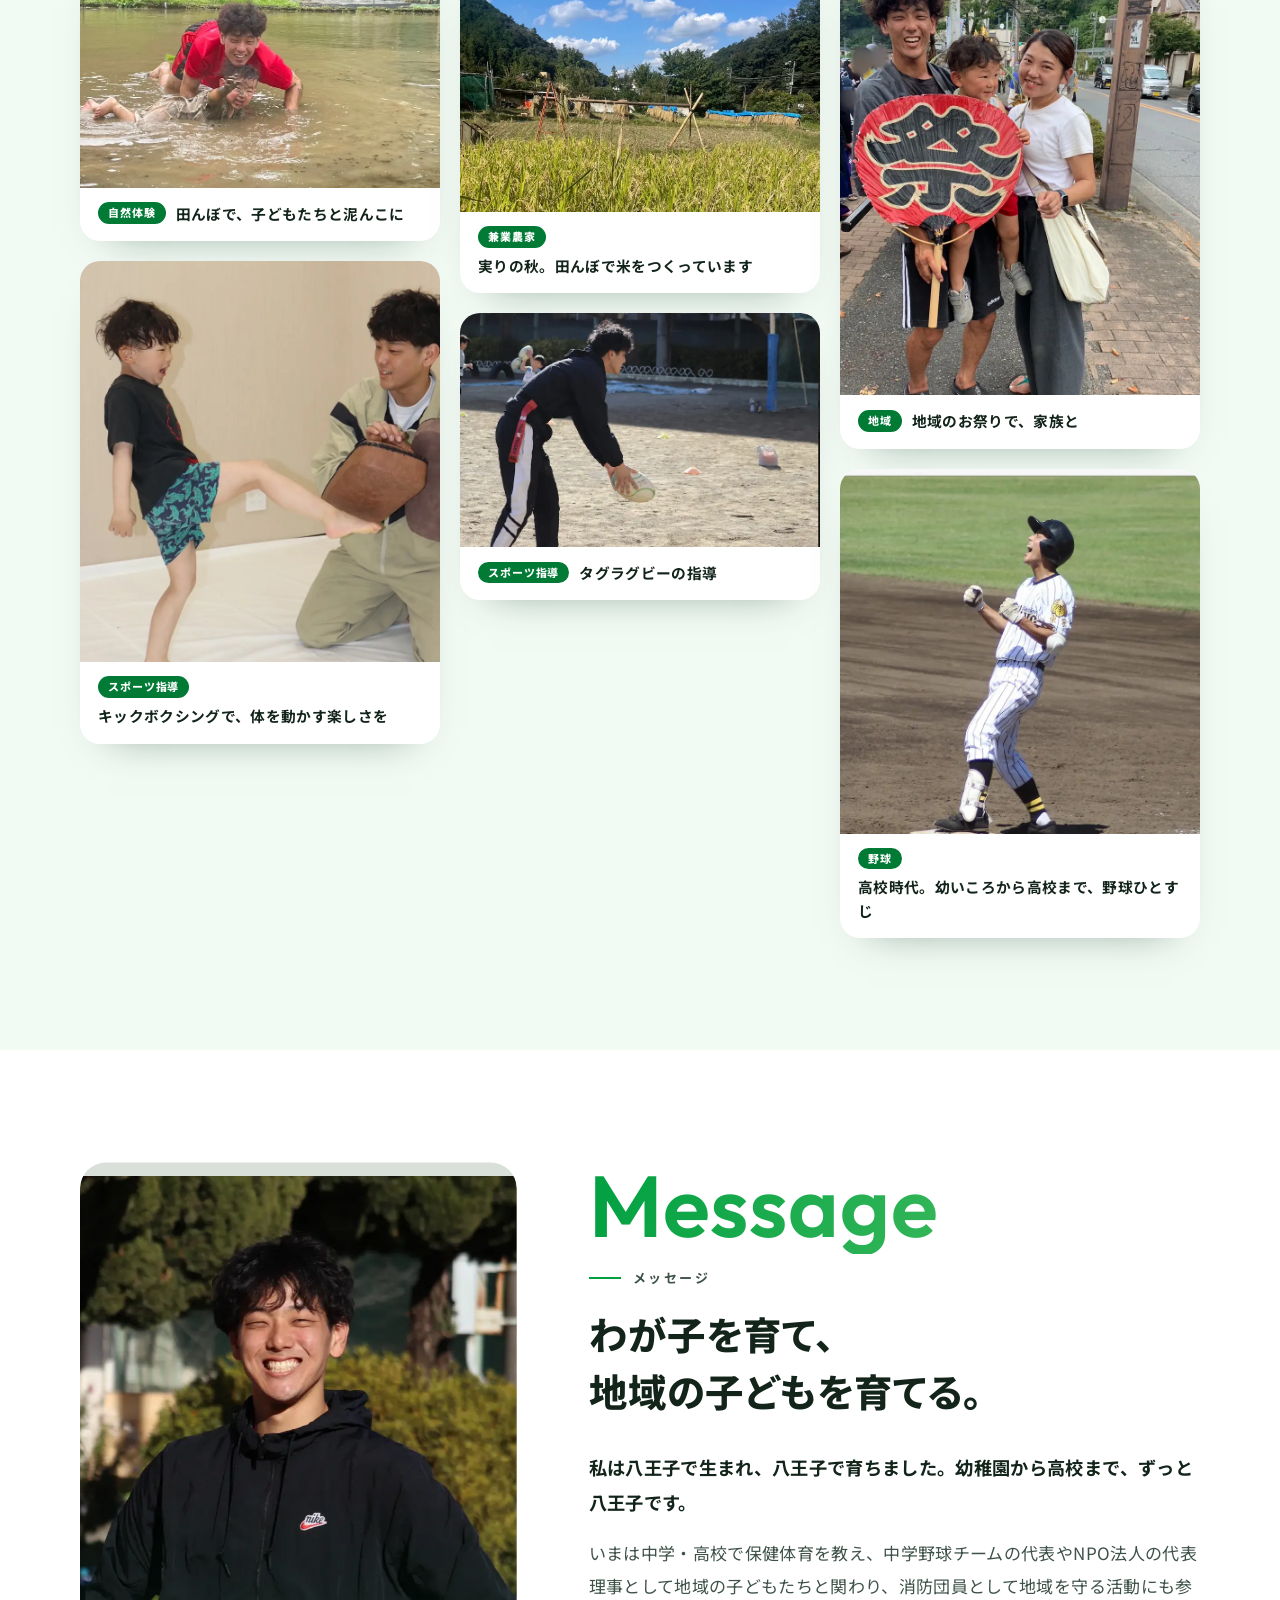
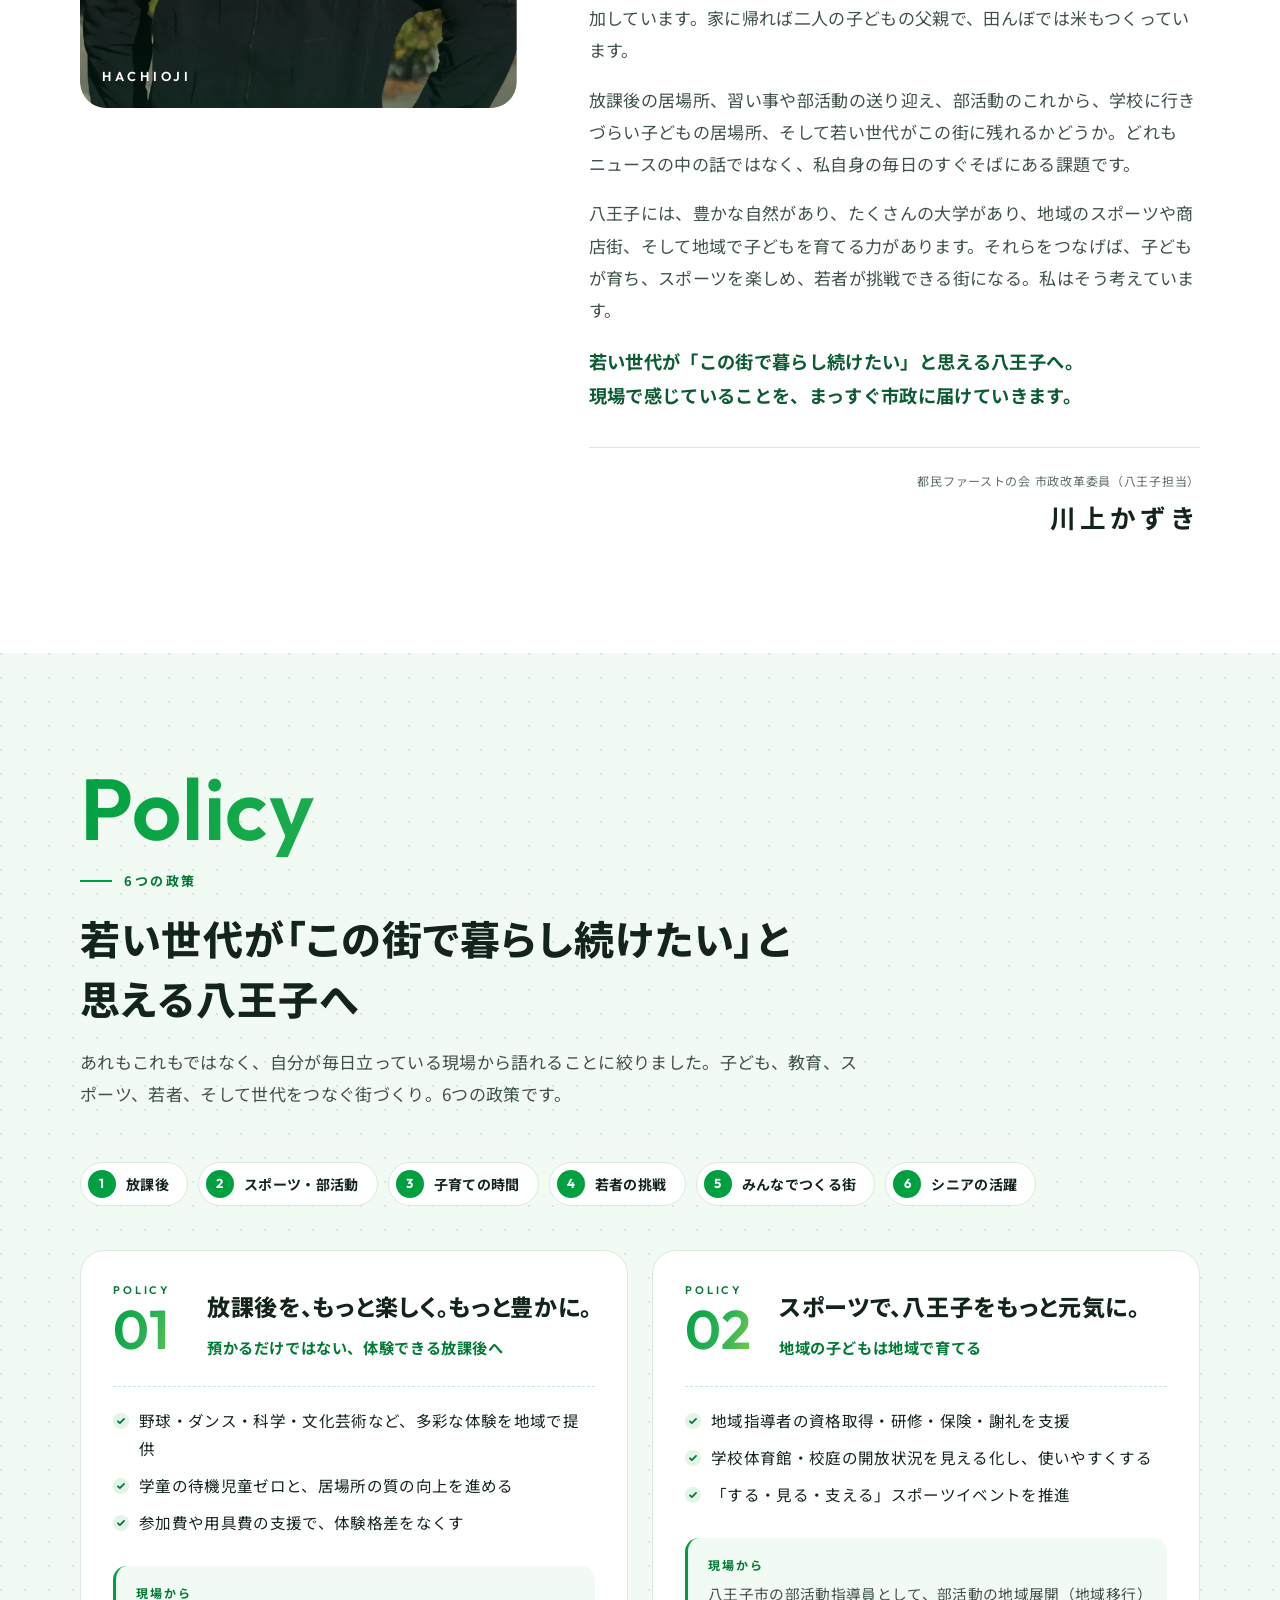
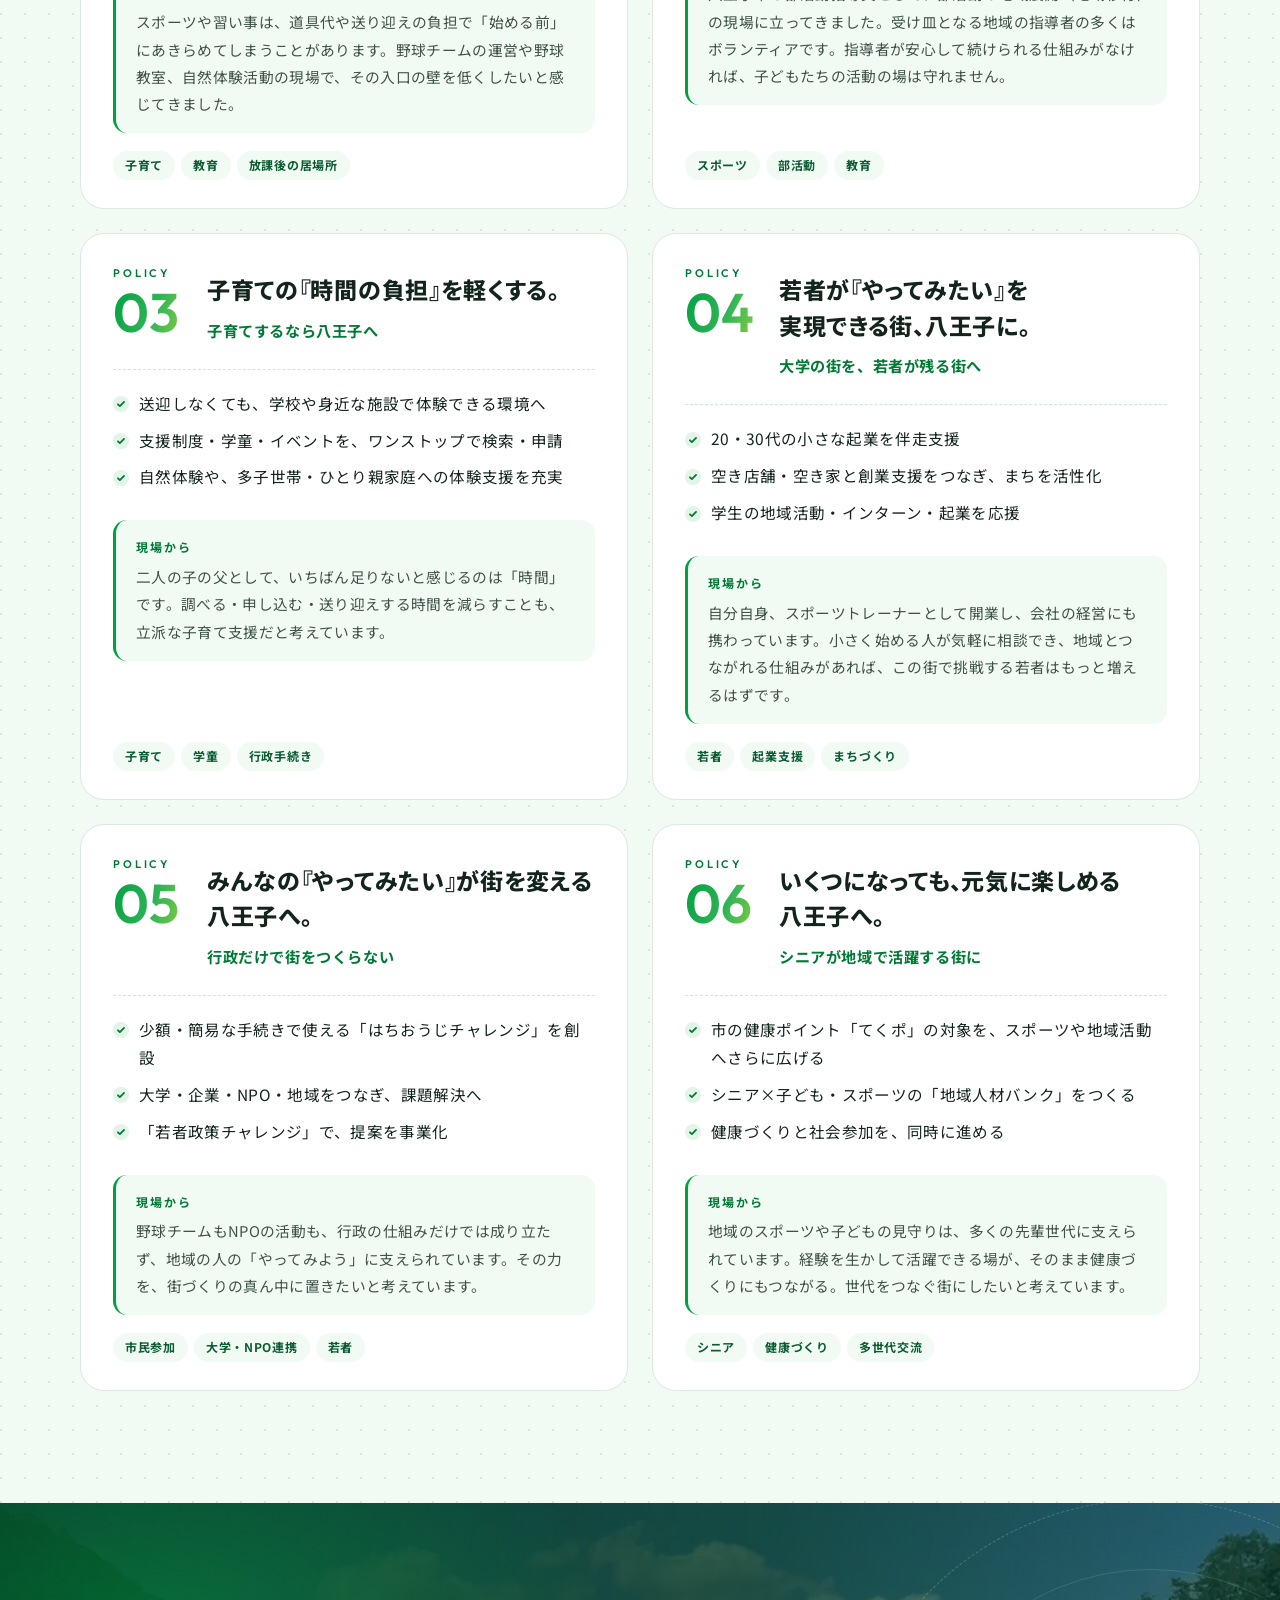
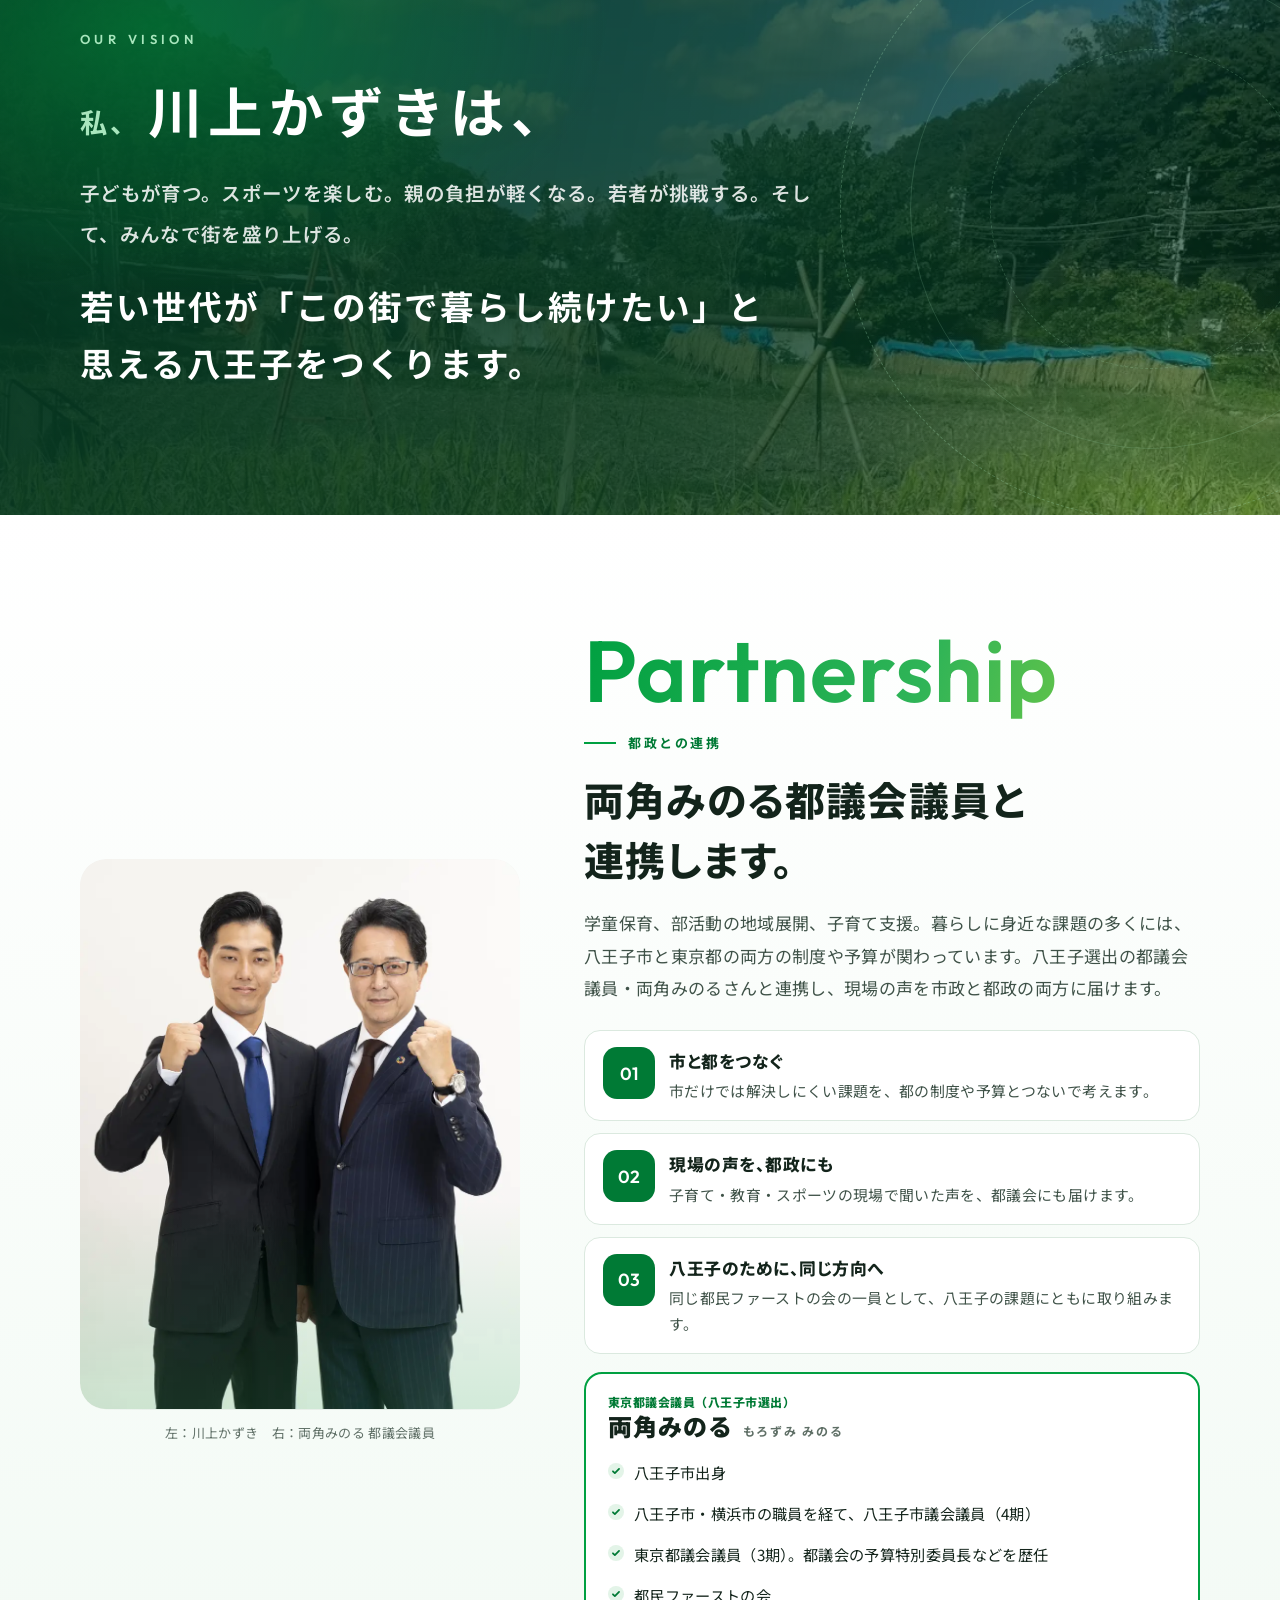
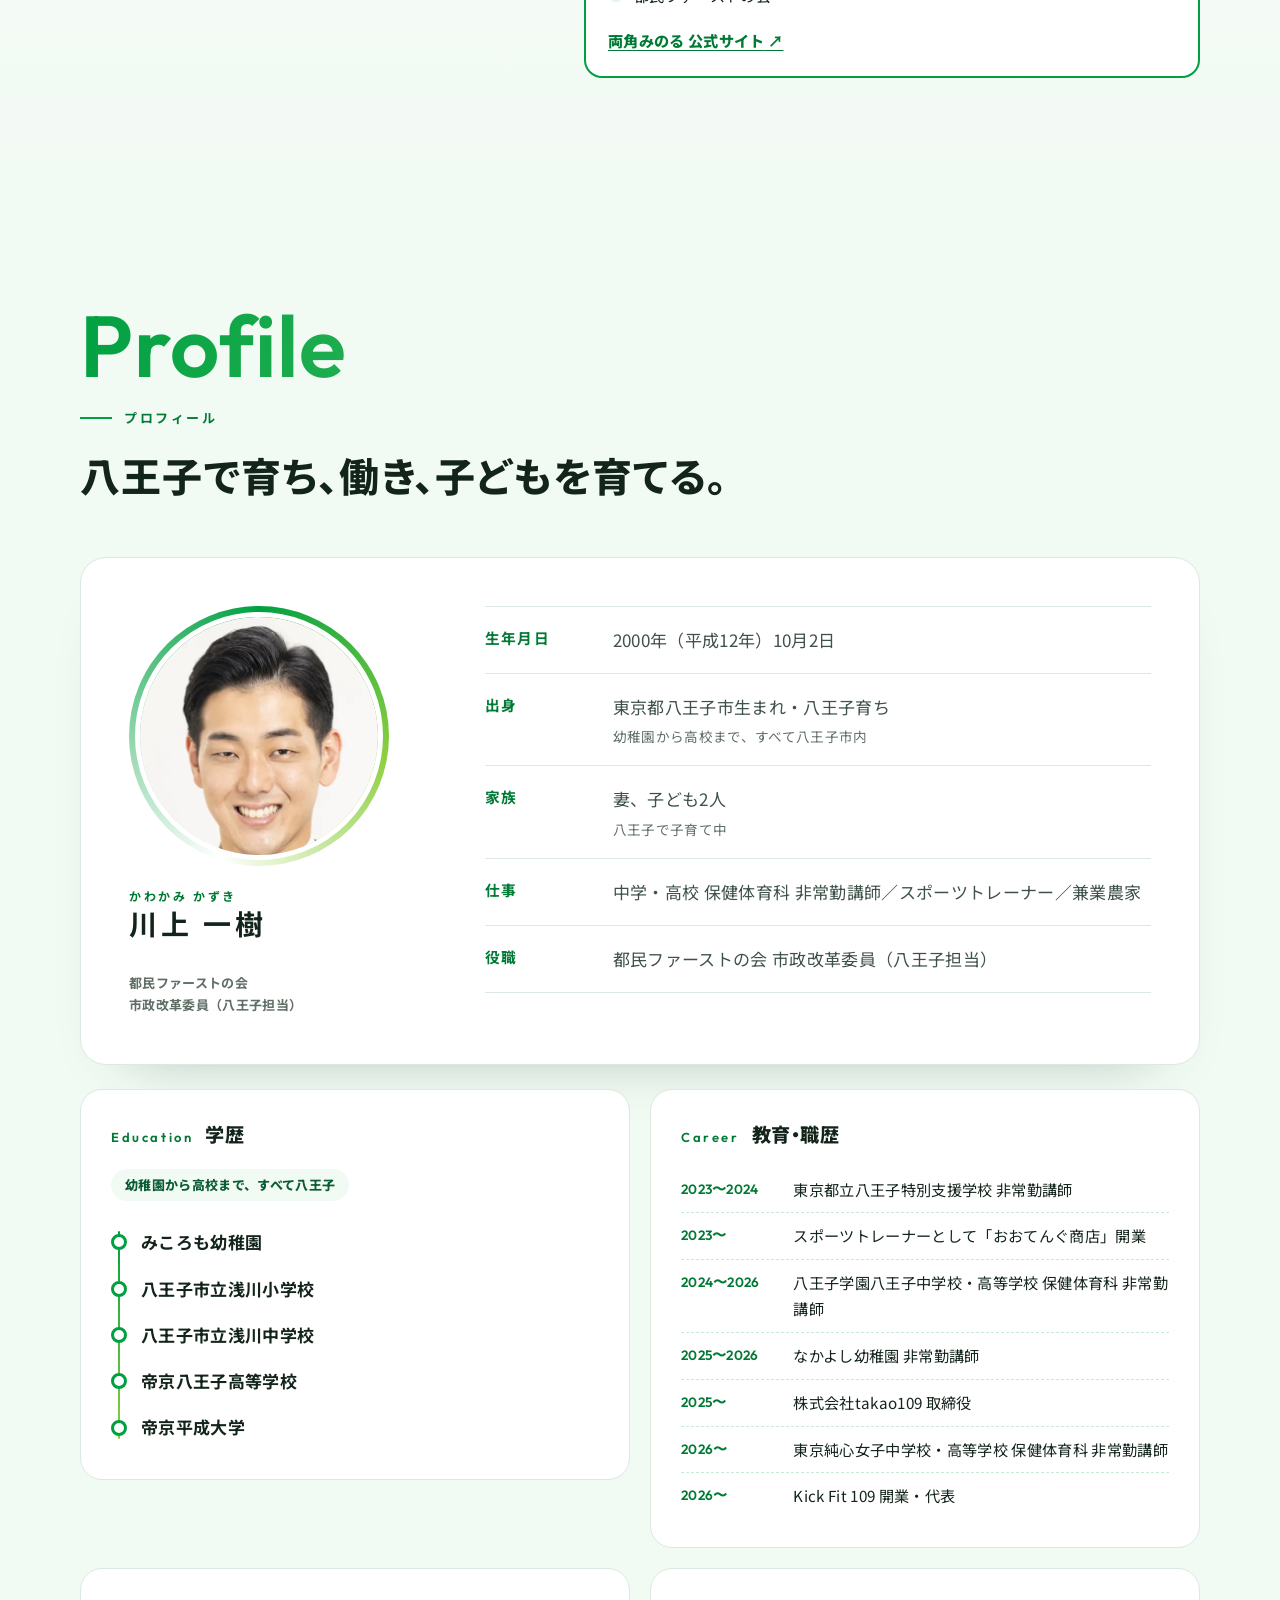
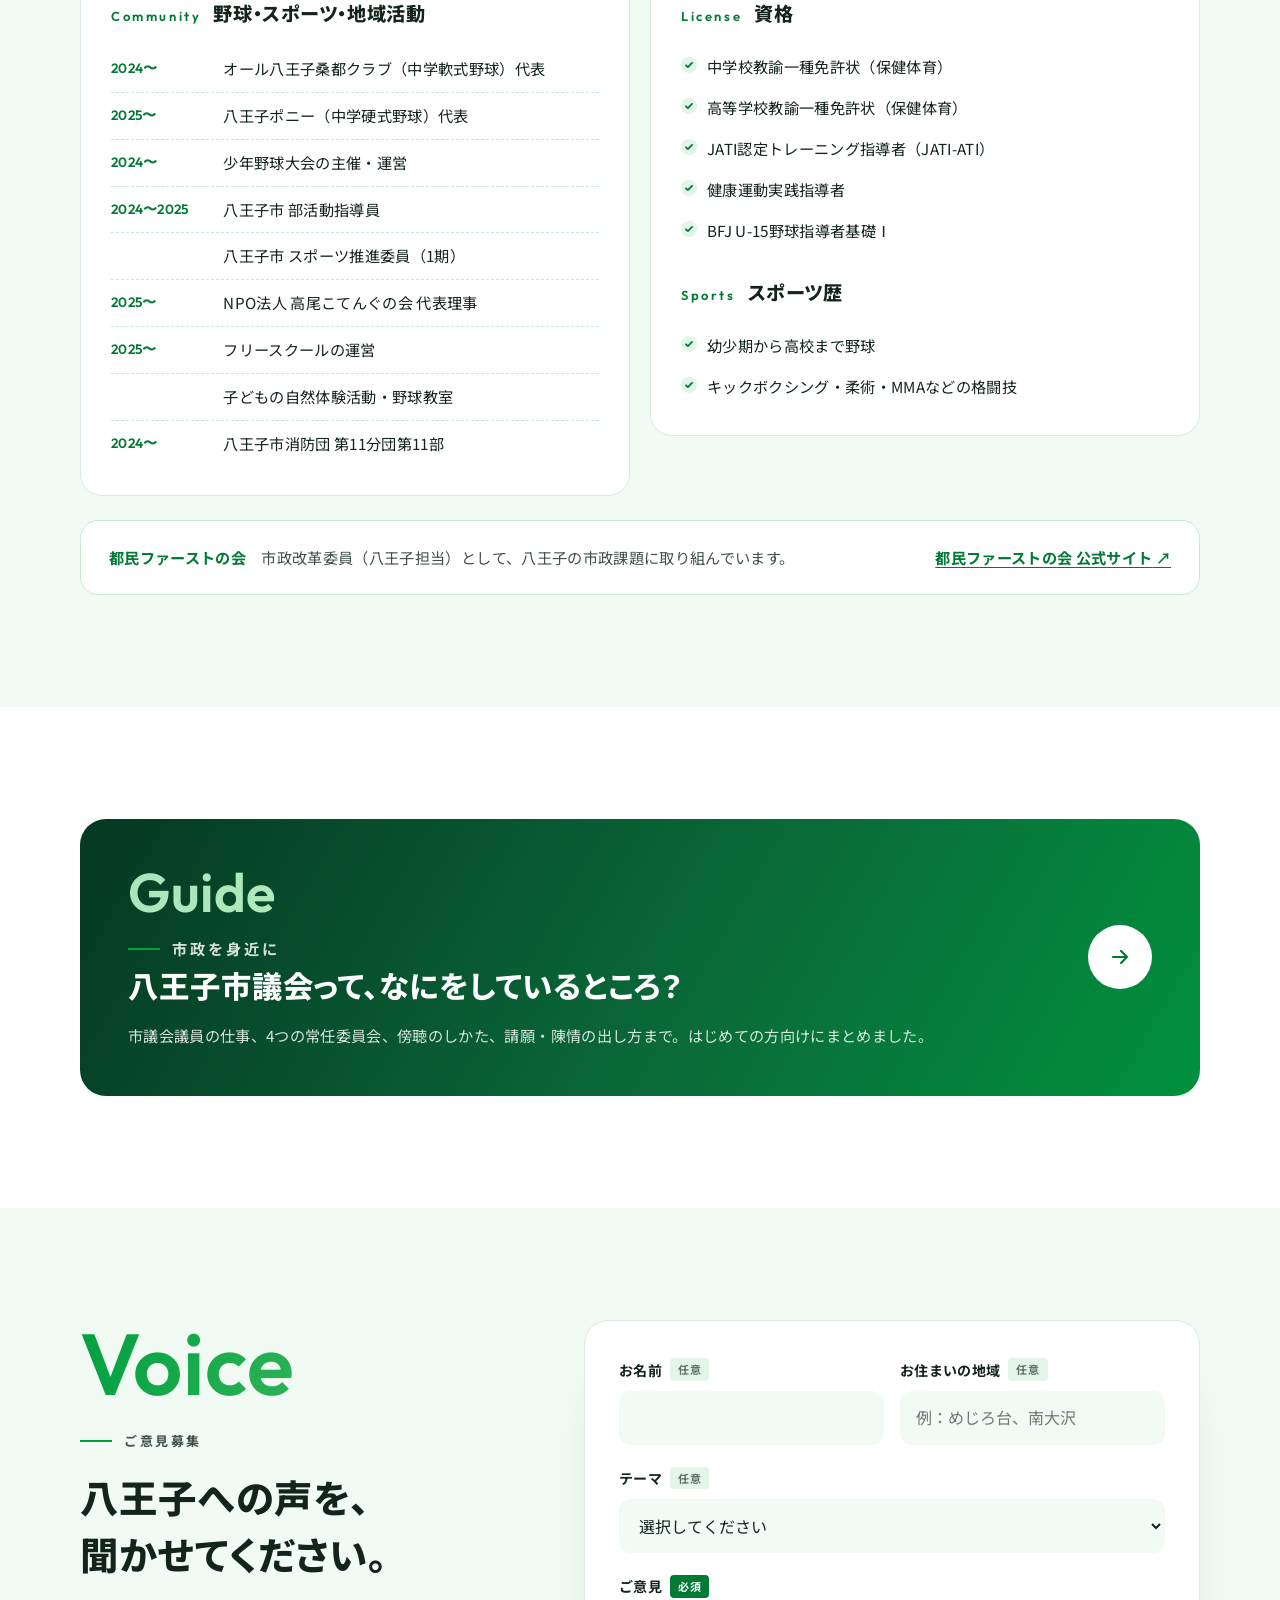
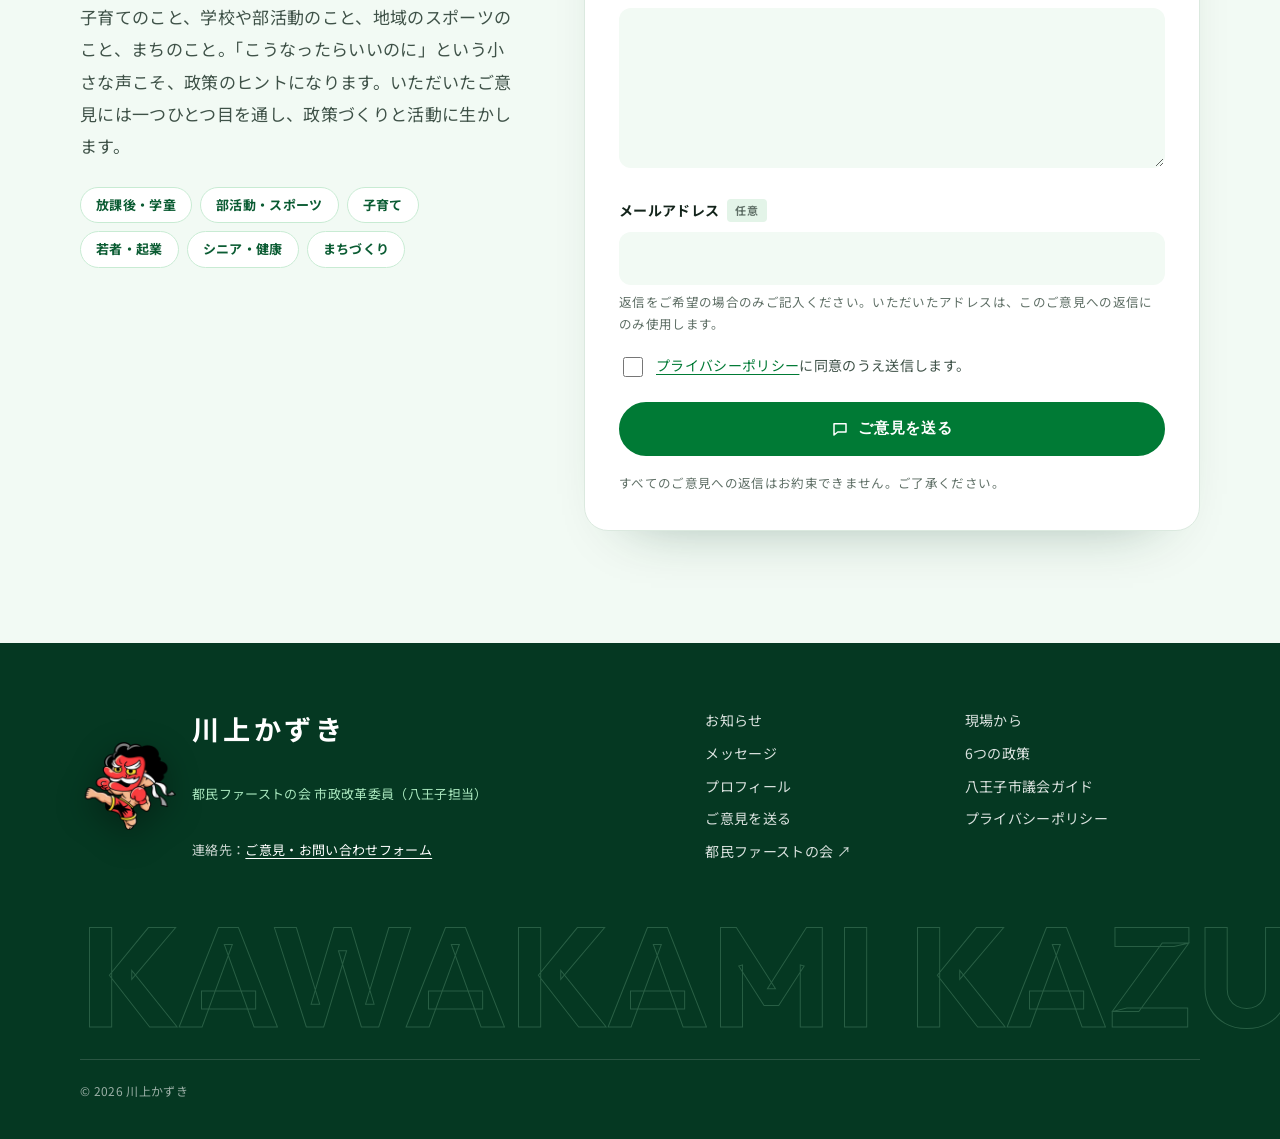
==== commit 05fc9596: "feat: トップの背景を山並みと等高線のオリジナルに変更し、流れるキーワード帯を削除 - 参考サイトの筆の跡に近かった背景を、八王子の山並みと地図の等高線をモチーフにした   オリジナルのグラフィッ" ====
--- a/kawakami/index.html
+++ b/kawakami/index.html
@@ -152,7 +152,7 @@
 <!-- ===== メインビジュアル ===== -->
 <section class="mv" aria-label="メインビジュアル">
   <div class="mv-stage">
-    <div class="mv-brush" data-depth="0.04" aria-hidden="true"></div>
+    <div class="mv-bg" data-depth="0.04" aria-hidden="true"></div>
     <div class="mv-person" data-depth="0.1">
       <picture>
         <source type="image/webp" srcset="assets/img/person-640.webp 640w, assets/img/person-1100.webp 1100w" sizes="(max-width: 899px) 140vw, 800px">
@@ -178,17 +178,6 @@
     </div>
   </div>
 </section>
-
-<div class="marquee">
-  <div class="marquee-track">
-    <ul class="marquee-list" aria-label="めざす八王子">
-      <li>子どもが育つ。</li><li>スポーツを楽しむ。</li><li>親の負担が軽くなる。</li><li>若者が挑戦する。</li><li>みんなで街を盛り上げる。</li>
-    </ul>
-    <ul class="marquee-list" aria-hidden="true">
-      <li>子どもが育つ。</li><li>スポーツを楽しむ。</li><li>親の負担が軽くなる。</li><li>若者が挑戦する。</li><li>みんなで街を盛り上げる。</li>
-    </ul>
-  </div>
-</div>
 
 <!-- ===== お知らせ ===== -->
 <section class="section news" id="news" aria-labelledby="news-title">
--- a/kawakami/assets/style.css
+++ b/kawakami/assets/style.css
@@ -189,7 +189,7 @@
   position: relative; overflow: hidden; isolation: isolate; container-type: size;
   width: 100%; height: clamp(620px, 82vh, 880px);
 }
-.mv-brush { position: absolute; inset: -4% -2%; z-index: 0; background: url("img/brush-landscape.webp") 18% 50% / cover no-repeat; }
+.mv-bg { position: absolute; inset: -4% 0; z-index: 0; background: #06683a url("img/mv-landscape.webp") 50% 50% / cover no-repeat; }
 .mv-person { position: absolute; z-index: 1; width: 108cqh; left: calc(66cqw - 52cqh); top: 6cqh; }
 .mv-person img { width: 100%; height: auto; filter: drop-shadow(0 30px 40px rgba(0, 40, 18, .3)); }
 .mv-copy {
@@ -223,7 +223,7 @@
 
 @media (max-width: 899px) {
   .mv-stage { height: auto; aspect-ratio: 390 / 610; max-height: 94svh; }
-  .mv-brush { inset: -2% -4%; background-image: url("img/brush-portrait.webp"); background-position: 30% 40%; }
+  .mv-bg { inset: -2% 0; background-image: url("img/mv-portrait.webp"); background-position: 50% 50%; }
   .mv-person { width: 140cqw; left: -6cqw; top: 9cqh; }
   .mv-copy { top: 13cqh; left: 6cqw; font-size: 12.6cqw; line-height: 1.12; }
   .mv-copy .col { display: block; }
@@ -258,16 +258,6 @@
   .news-title { grid-column: 1 / 3; grid-row: 2; }
   .news-arrow { grid-column: 3; grid-row: 1 / 3; }
 }
-
-/* ---------- Marquee band ---------- */
-.marquee { position: relative; overflow: hidden; background: var(--grad-deep); color: #fff; }
-.marquee::before, .marquee::after { content: ""; position: absolute; top: 0; bottom: 0; width: 80px; z-index: 1; pointer-events: none; }
-.marquee::before { left: 0; background: linear-gradient(90deg, #006b30, rgba(0,107,48,0)); }
-.marquee::after { right: 0; background: linear-gradient(270deg, #008c3a, rgba(0,140,58,0)); }
-.marquee-track { display: flex; width: max-content; }
-.marquee-list { display: flex; align-items: center; list-style: none; margin: 0; padding: 24px 0; }
-.marquee-list li { display: flex; align-items: center; font-family: var(--display); font-weight: 700; font-size: clamp(1.1rem, 2.3vw, 1.55rem); letter-spacing: .14em; white-space: nowrap; }
-.marquee-list li::after { content: ""; width: 9px; height: 9px; margin: 0 40px; border-radius: 50%; background: var(--brand-lime); box-shadow: 0 0 0 5px rgba(140,207,63,.25); }
 
 /* ---------- Sections ---------- */
 .section { position: relative; padding: 112px 0; }
@@ -573,7 +563,7 @@
   padding: 64px 0 72px; border-bottom: 0;
   background:
     linear-gradient(90deg, rgba(5, 56, 34, .95) 0%, rgba(5, 56, 34, .86) 50%, rgba(5, 56, 34, .35) 100%),
-    url("img/brush-landscape.webp") 80% 50% / cover no-repeat,
+    url("img/mv-landscape.webp") 80% 50% / cover no-repeat,
     var(--brand-ink);
 }
 .page-hero .breadcrumb, .page-hero .breadcrumb a { color: #a8e6bd; }
@@ -586,7 +576,7 @@
 .page-hero .toc { color: var(--ink); }
 .page-hero .btn-ghost { background: #fff; border-color: #fff; color: var(--brand-strong); }
 .page-hero .btn-ghost:hover { background: var(--mint-2); border-color: var(--mint-2); color: var(--brand-deep); }
-@media (max-width: 899px) { .page-hero { padding: 44px 0 56px; background: linear-gradient(rgba(5, 56, 34, .9), rgba(5, 56, 34, .9)), url("img/brush-portrait.webp") 50% 40% / cover no-repeat, var(--brand-ink); } }
+@media (max-width: 899px) { .page-hero { padding: 44px 0 56px; background: linear-gradient(rgba(5, 56, 34, .9), rgba(5, 56, 34, .9)), url("img/mv-portrait.webp") 50% 40% / cover no-repeat, var(--brand-ink); } }
 .breadcrumb { list-style: none; margin: 0 0 18px; padding: 0; display: flex; flex-wrap: wrap; gap: 6px; font-size: 13px; color: var(--ink-3); }
 .breadcrumb li + li::before { content: "›"; margin-right: 6px; }
 .breadcrumb a { color: var(--ink-3); }
@@ -660,21 +650,19 @@
 
   /* --- 常時アニメーション（装飾） --- */
   .mv-mascot { animation: bob 3.6s ease-in-out 2.2s infinite; }
-  .marquee-track { animation: marquee 42s linear infinite; }
-  .marquee:hover .marquee-track { animation-play-state: paused; }
   .vision-rings span:nth-child(1) { animation: spin 80s linear infinite; }
   .vision-rings span:nth-child(3) { animation: spin 50s linear infinite reverse; }
   .profile-face::before { animation: spin 9s linear infinite; }
 
   /* --- メインビジュアルの登場（.js で待機、.loaded で再生。失敗時も2.5秒で必ず表示） --- */
-  .js .mv-brush { clip-path: inset(0 100% 0 0); }
+  .js .mv-bg { opacity: 0; }
   .js .mv-person, .js .mv-card, .js .mv-mascot { opacity: 0; }
   .js .mv-copy { clip-path: inset(0 0 100% 0); }
   .js .brand-text, .js .brand-mascot { opacity: 0; }
 
   .loaded .brand-text { animation: fadeUp .9s var(--ease) .05s both; }
   .loaded .brand-mascot { animation: popIn .9s var(--ease) .2s both; }
-  .loaded .mv-brush { animation: brushIn 1.4s cubic-bezier(.7, 0, .2, 1) .1s both; }
+  .loaded .mv-bg { animation: bgIn 1.6s var(--ease) .05s both; }
   .loaded .mv-person { animation: personIn 1.5s var(--ease) .55s both; }
   .loaded .mv-copy { animation: writeDown 1.3s cubic-bezier(.6, 0, .2, 1) 1s both; }
   .loaded .mv-mascot { animation: kickIn 1s var(--ease) 1.7s both, bob 3.6s ease-in-out 2.7s infinite; }
@@ -712,21 +700,14 @@
 }
 
 @keyframes spin { to { transform: rotate(360deg); } }
-@keyframes brushIn { from { clip-path: inset(0 100% 0 0); } to { clip-path: inset(0 0 0 0); } }
+@keyframes bgIn { from { opacity: 0; transform: scale(1.08); } to { opacity: 1; transform: none; } }
 @keyframes writeDown { from { clip-path: inset(0 0 100% 0); } to { clip-path: inset(0 0 0 0); } }
 @keyframes popIn { from { opacity: 0; transform: scale(.6) rotate(-20deg); } to { opacity: 1; transform: none; } }
 @keyframes kickIn { 0% { opacity: 0; transform: translate(-60px, 40px) rotate(-25deg) scale(.7); } 60% { opacity: 1; transform: translate(6px, -8px) rotate(6deg) scale(1.04); } 100% { opacity: 1; transform: none; } }
 @keyframes bob { 0%, 100% { translate: 0 0; } 50% { translate: 0 -10px; } }
 @keyframes personIn { from { opacity: 0; transform: translateY(60px) scale(.97); } to { opacity: 1; transform: none; } }
 @keyframes cue { 0% { transform: translateX(-100%); } 60%, 100% { transform: translateX(100%); } }
-@keyframes marquee { to { transform: translateX(-50%); } }
 @keyframes fadeIn { from { opacity: 0; } to { opacity: 1; } }
 @keyframes fadeUp { from { opacity: 0; transform: translateY(24px); } to { opacity: 1; transform: none; } }
 @keyframes blurIn { from { opacity: 0; filter: blur(10px); transform: translateY(10px); } to { opacity: 1; filter: blur(0); transform: none; } }
 
-/* 動きを減らす設定：流れる帯は静止して中央寄せ */
-@media (prefers-reduced-motion: reduce) {
-  .marquee-track { width: auto; justify-content: center; }
-  .marquee-list[aria-hidden="true"] { display: none; }
-  .marquee-list { flex-wrap: wrap; justify-content: center; padding: 20px var(--gutter); }
-}
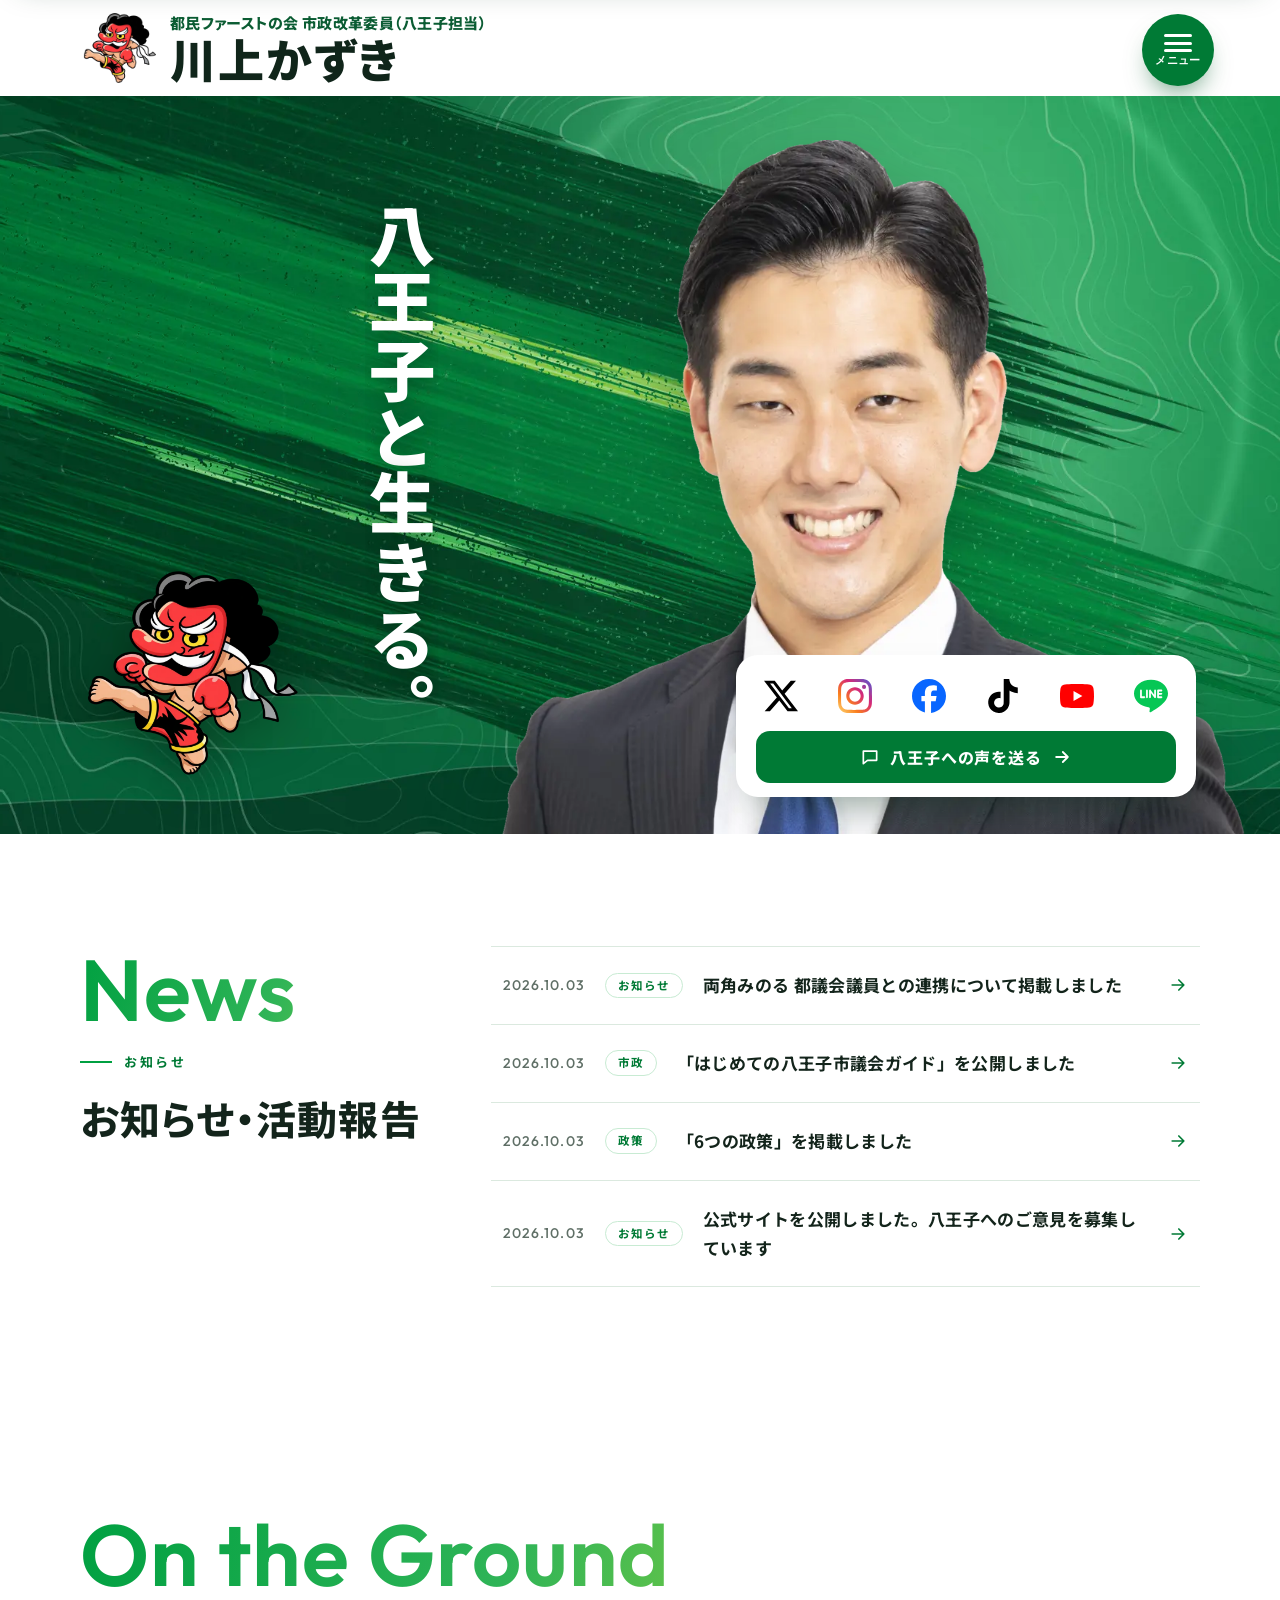
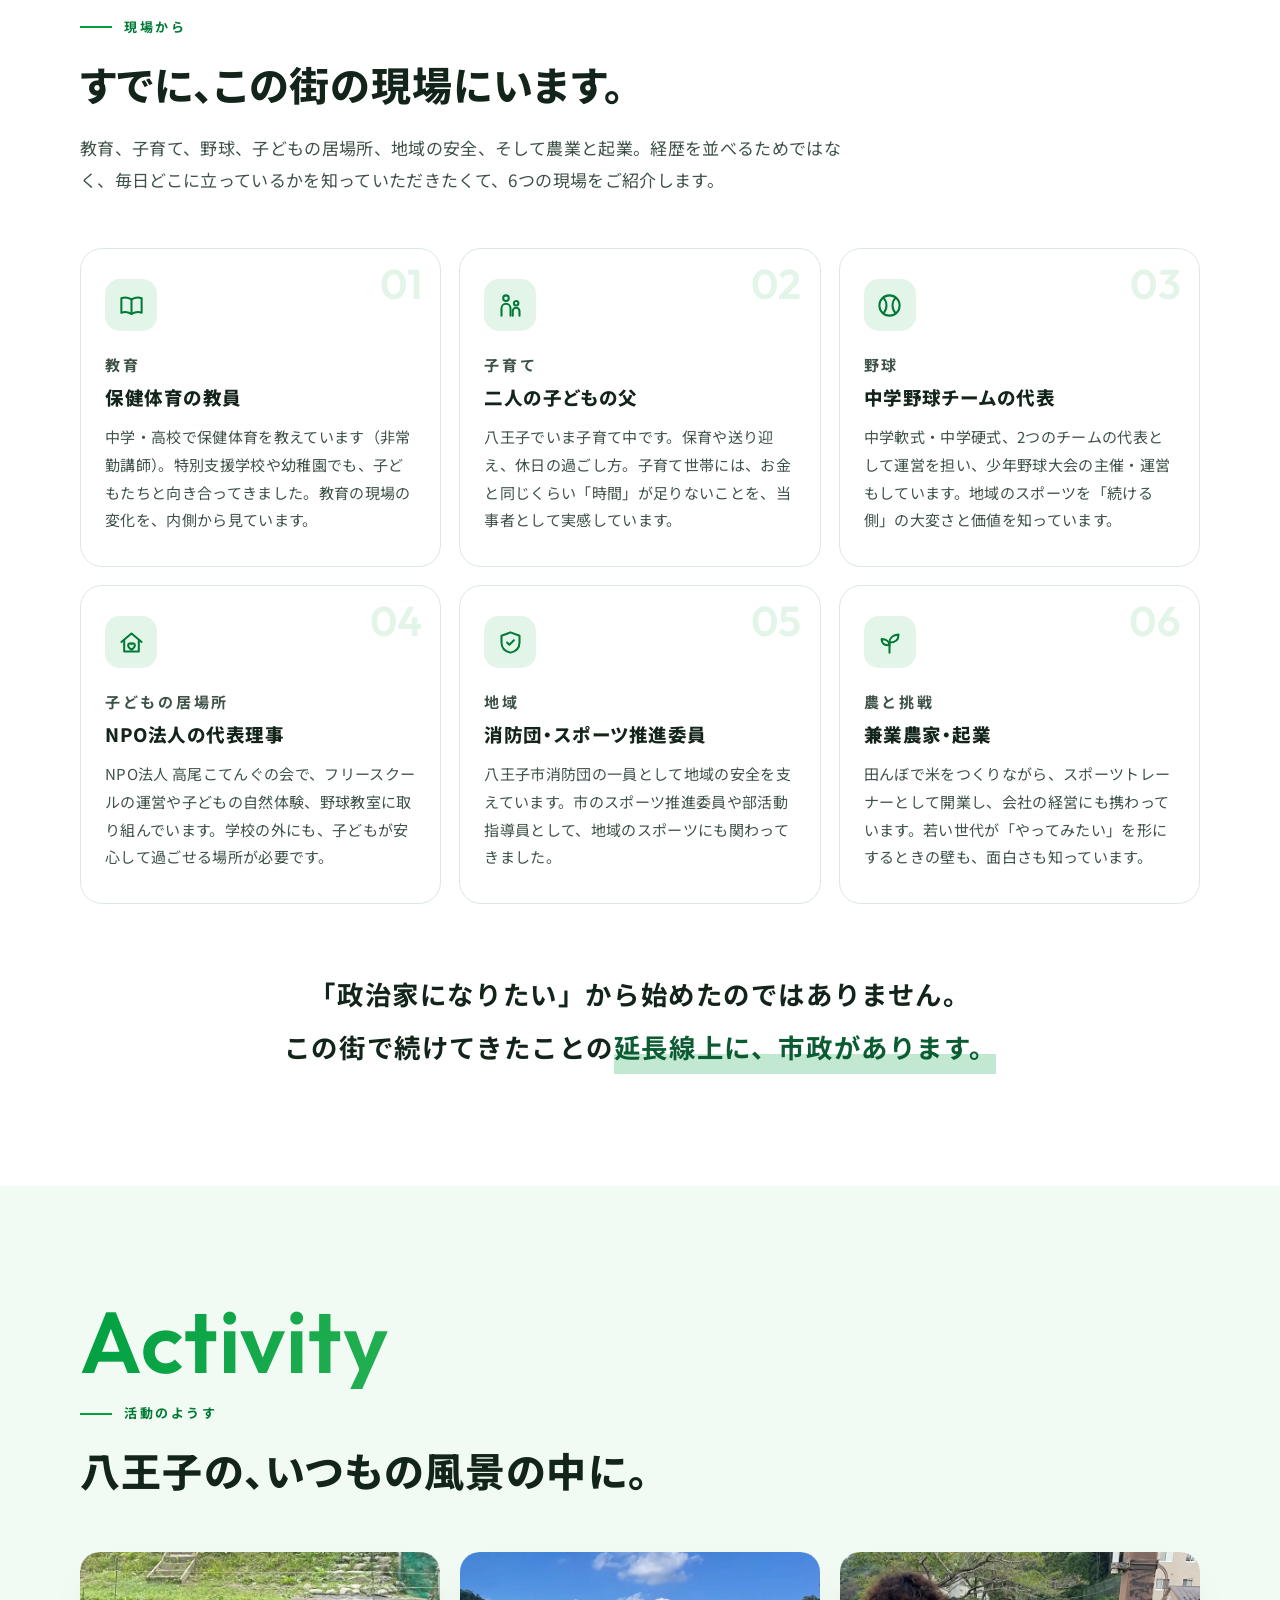
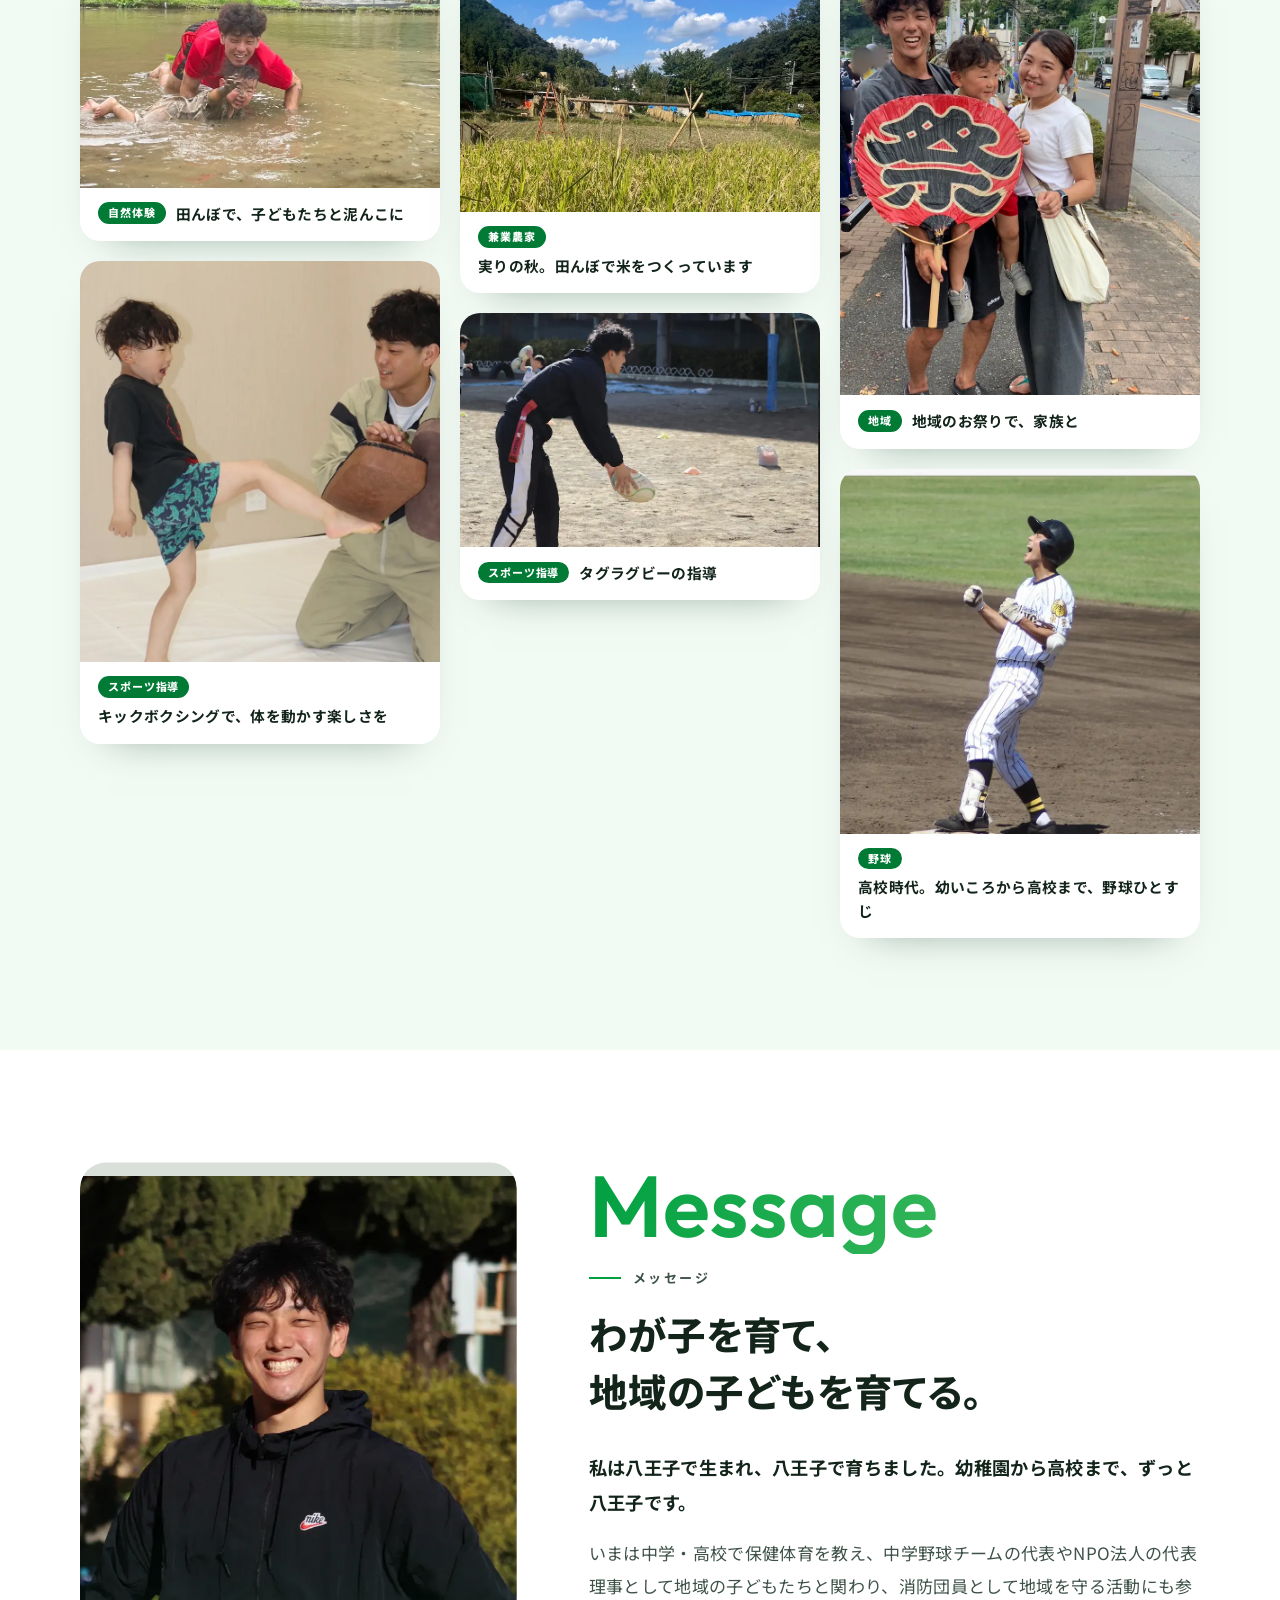
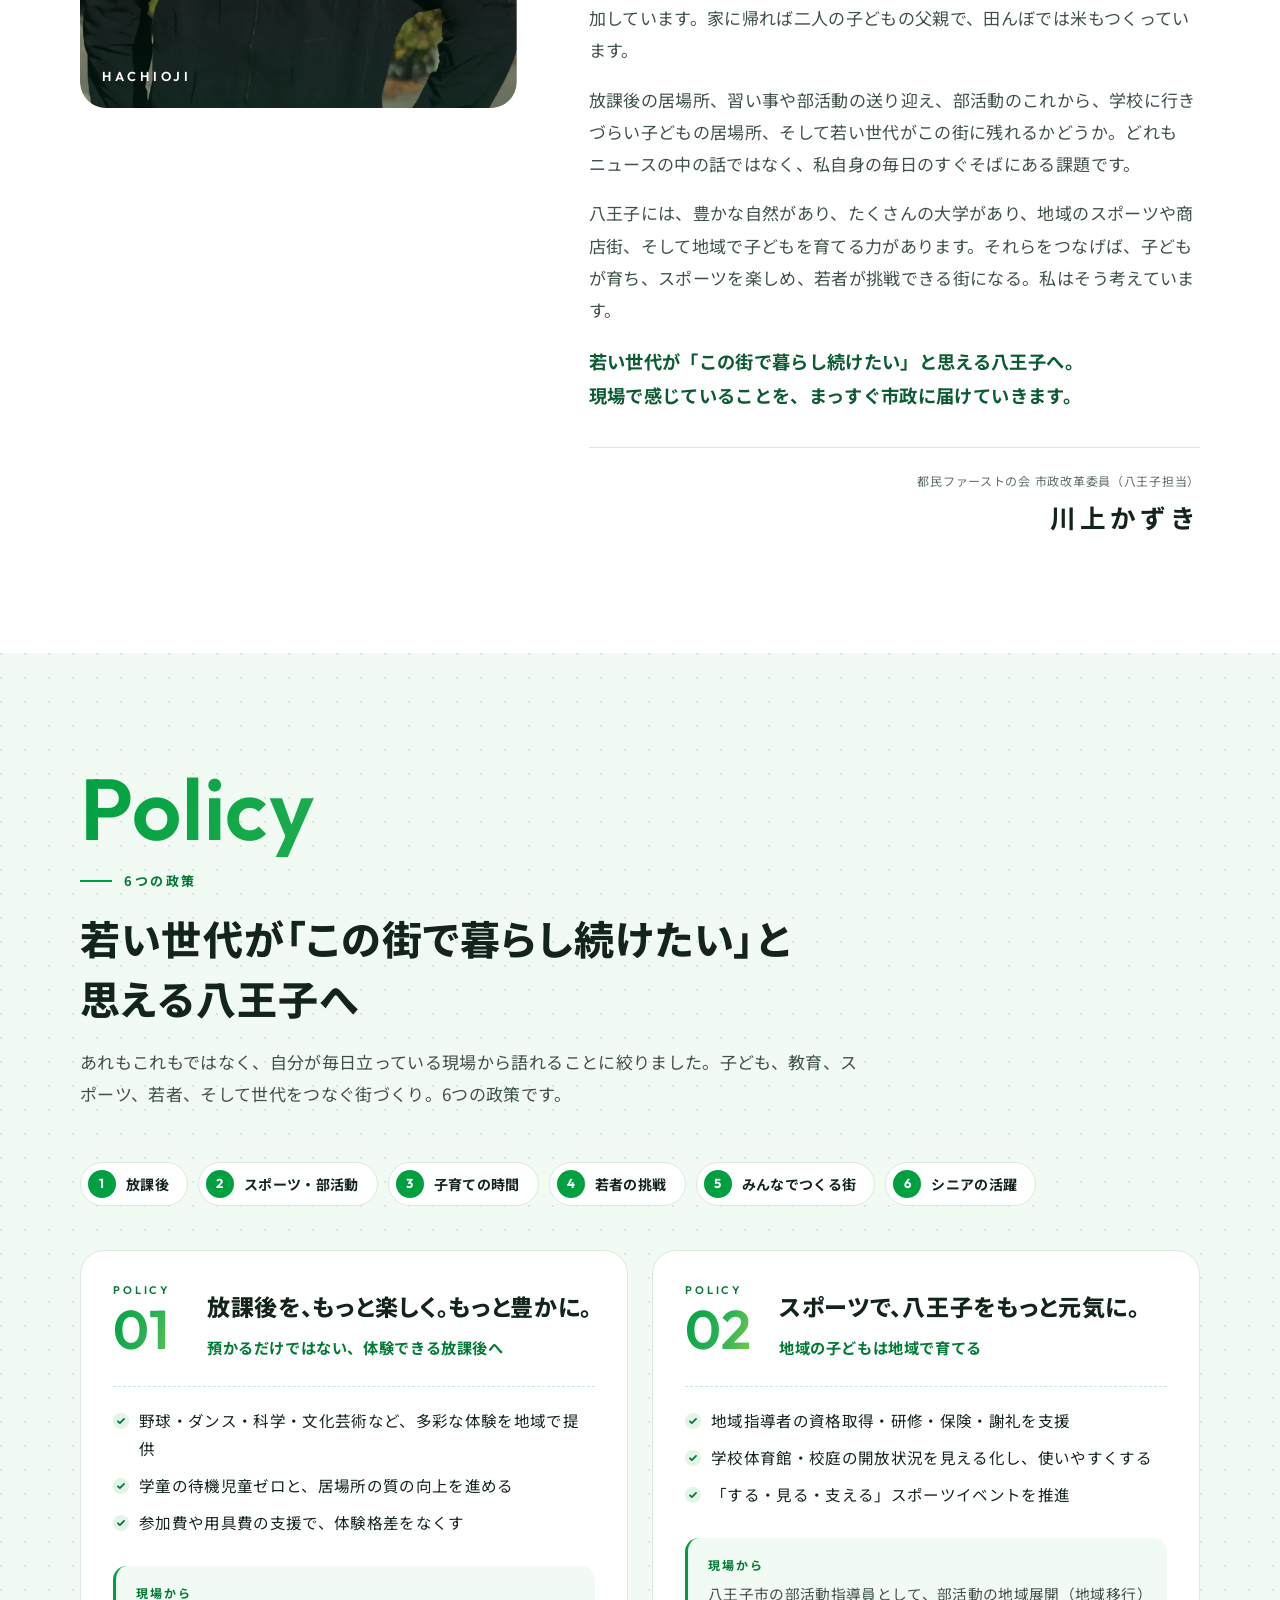
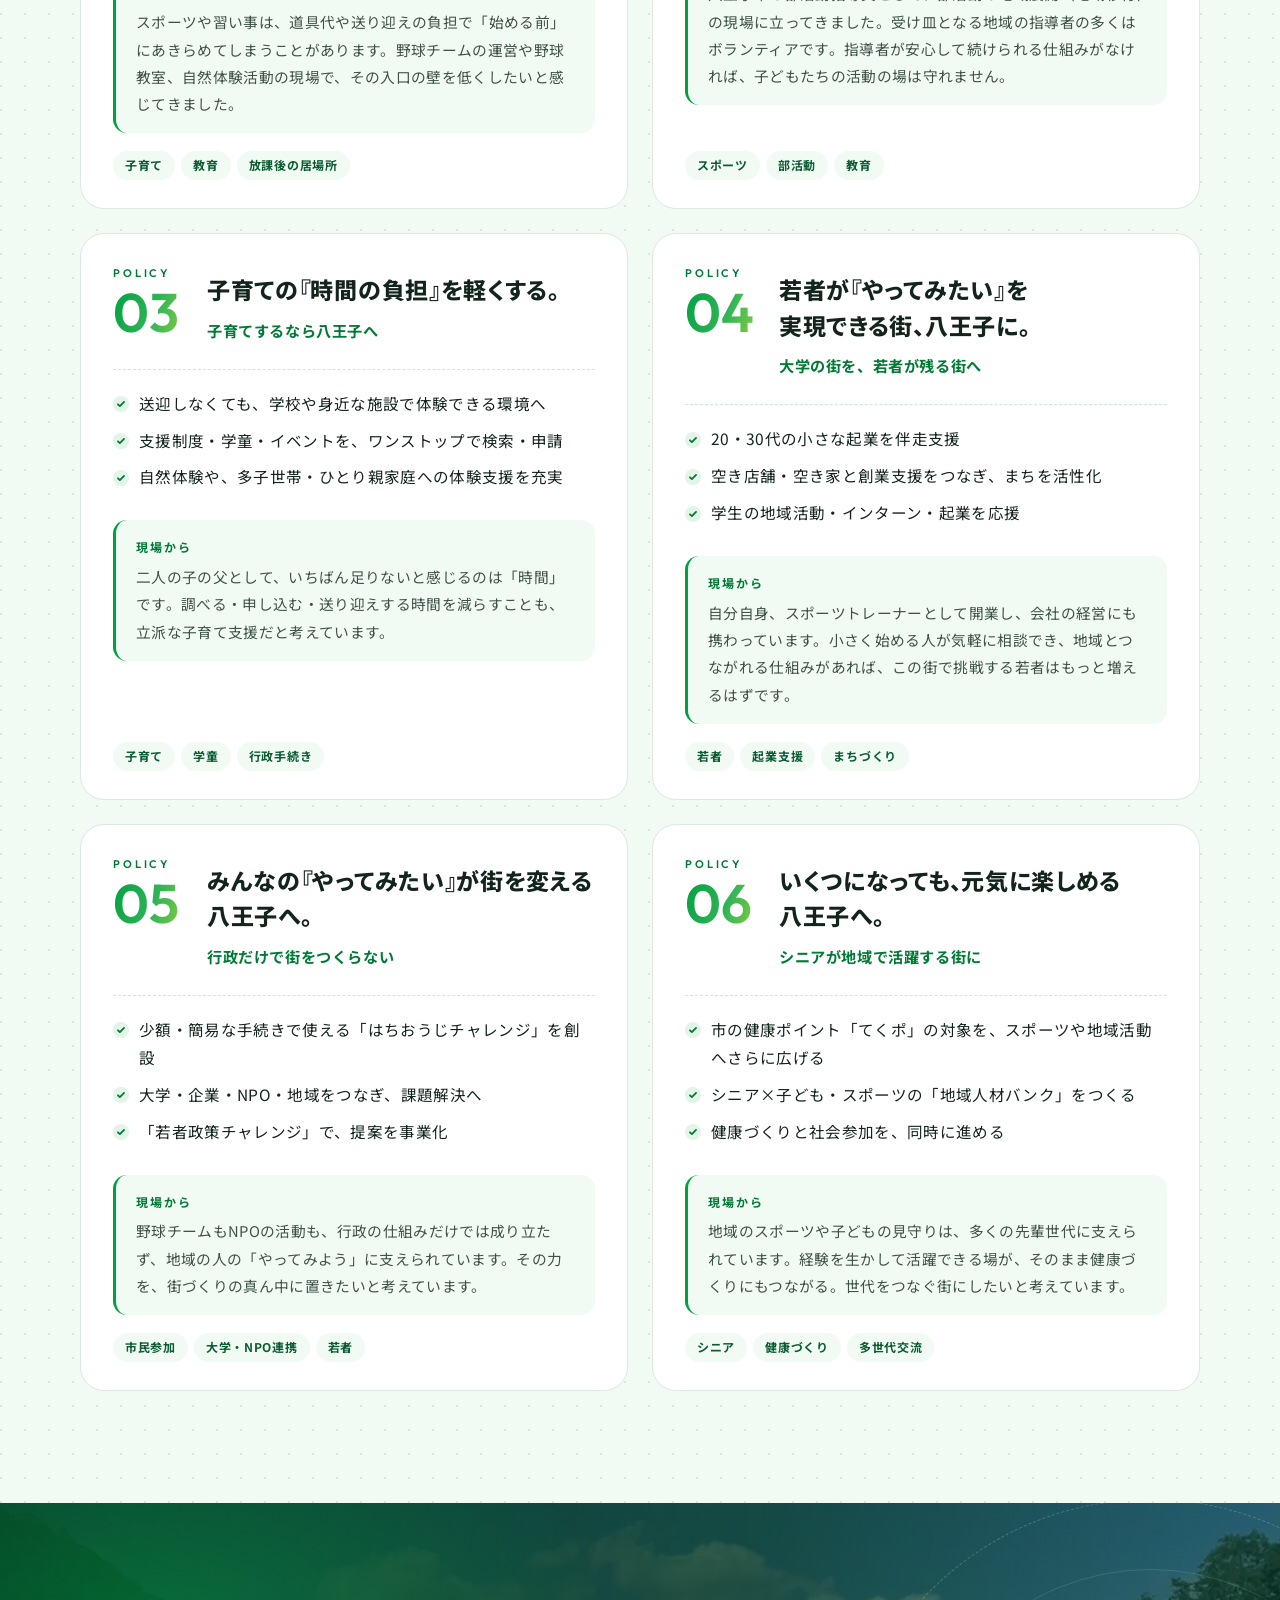
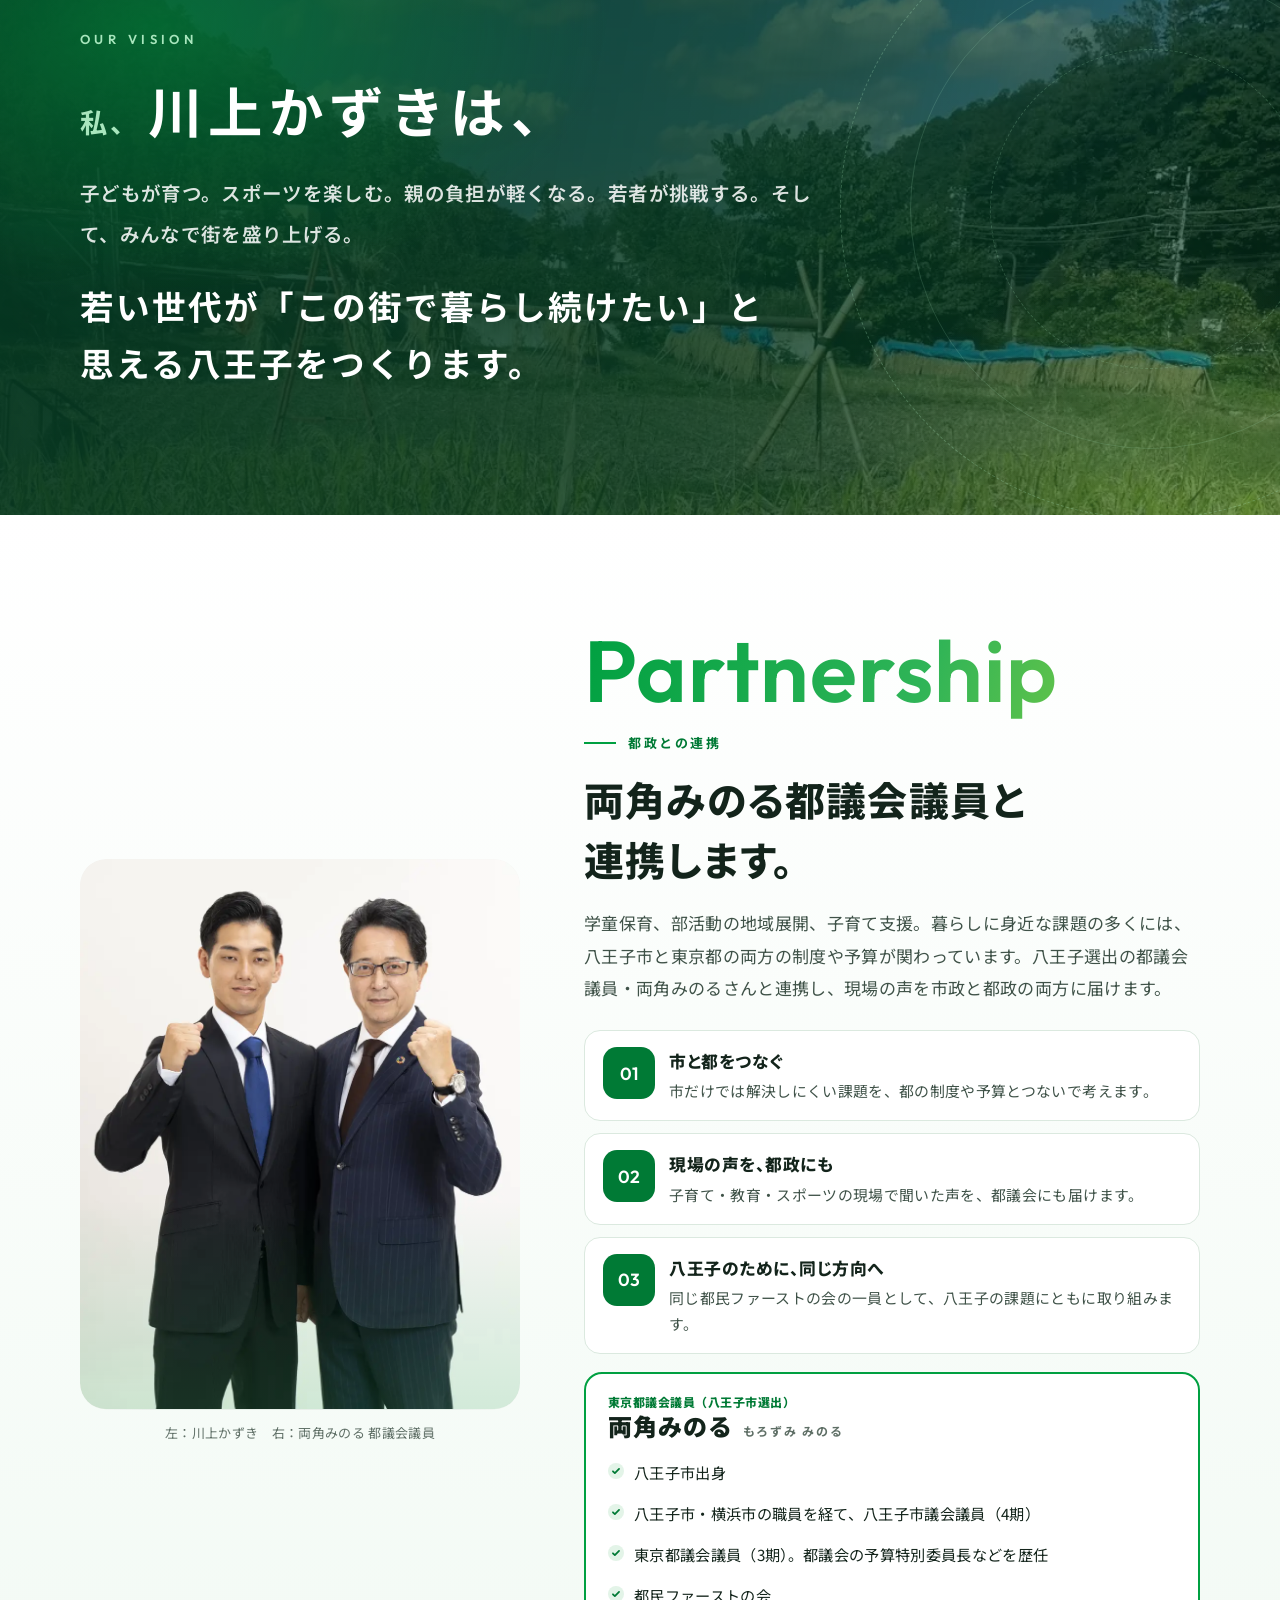
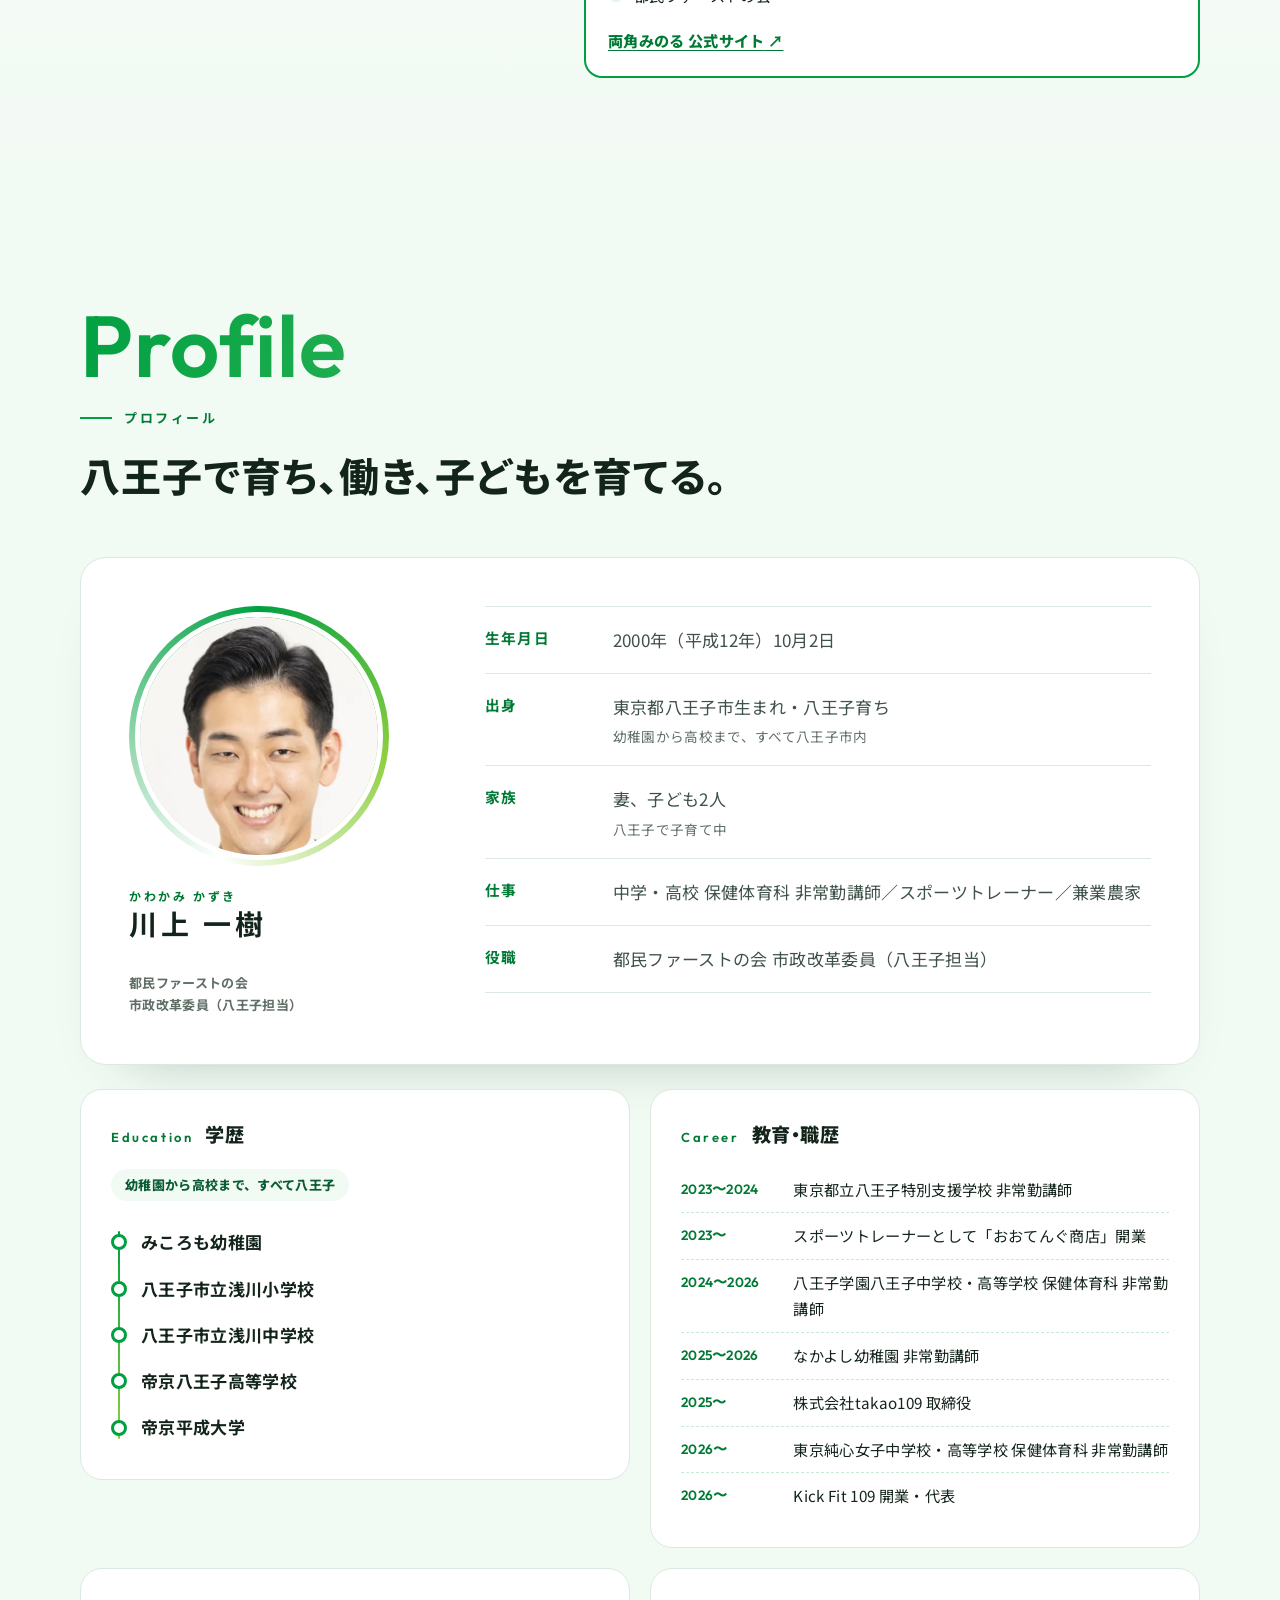
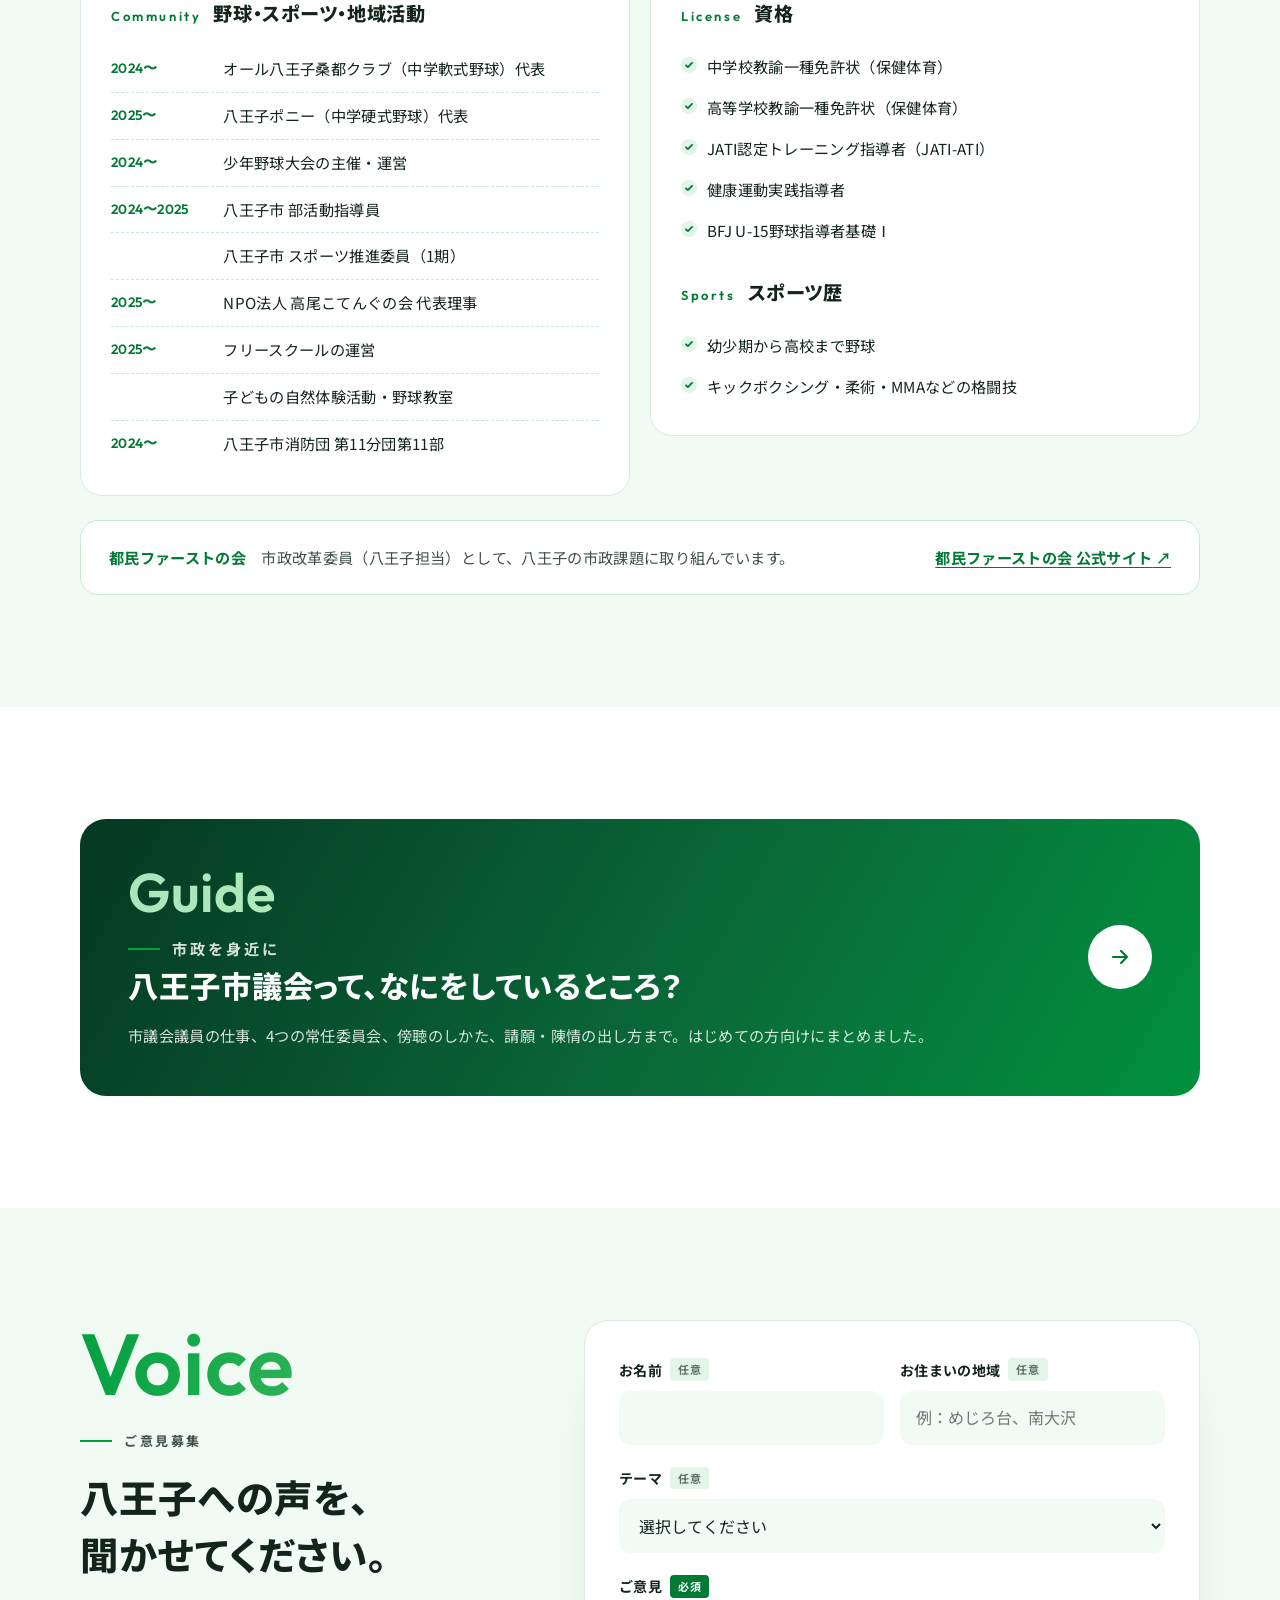
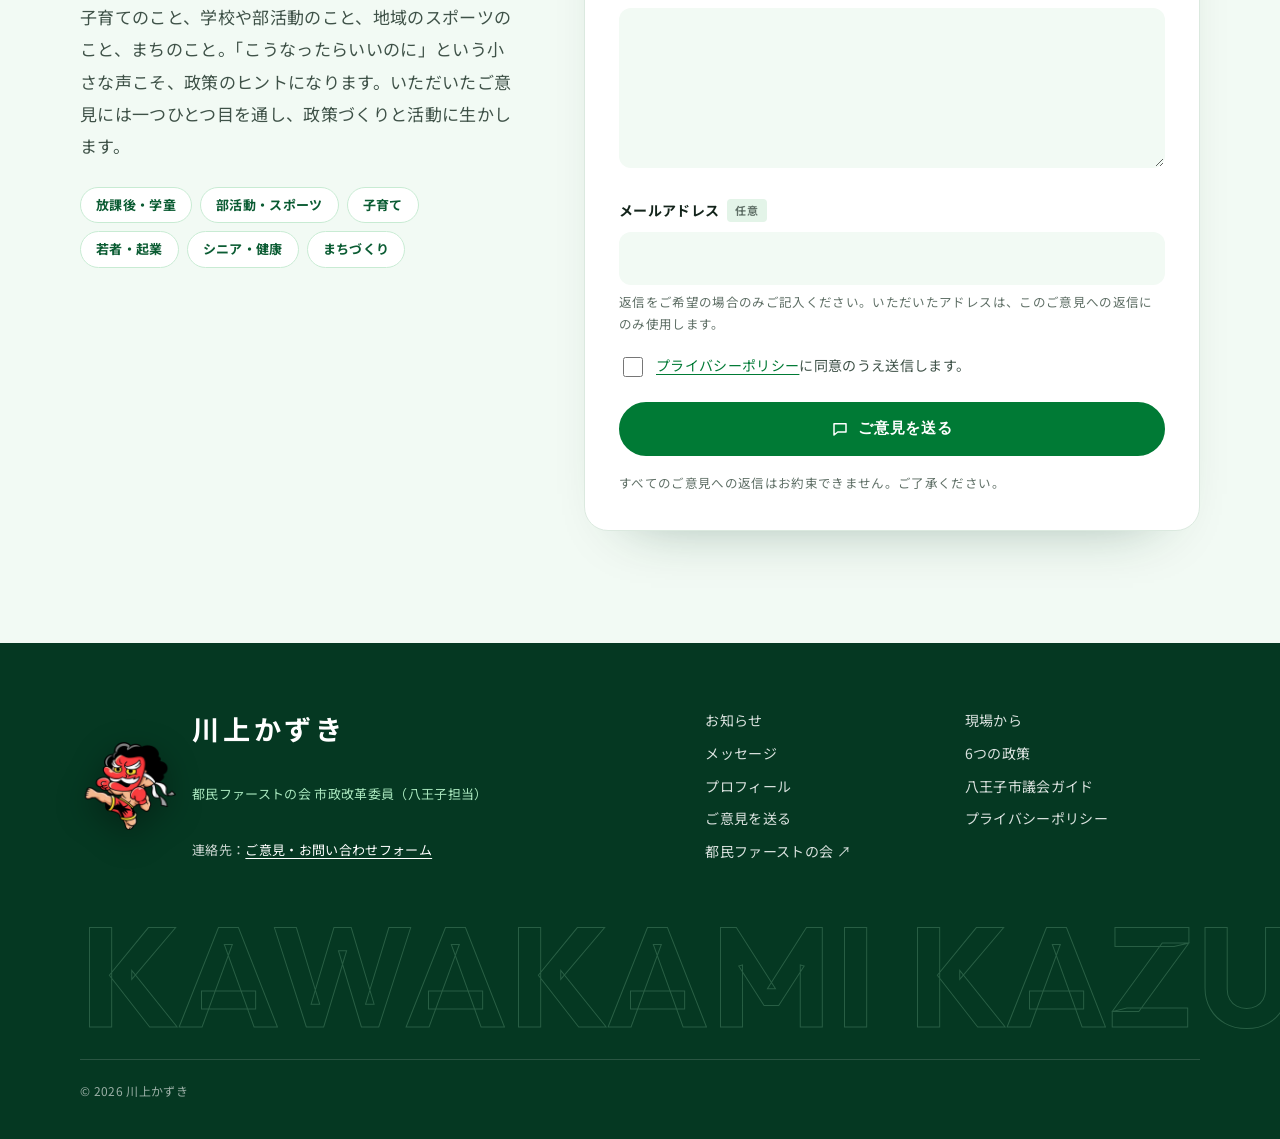
==== commit ce2f712f: "feat: SNSボタン6つに実際のリンクを設定 - X・Instagram・Facebook・TikTok・YouTube・LINE のリンクを全ページ（トップのカード、   メニュー）に設定。共有" ====
--- a/kawakami/index.html
+++ b/kawakami/index.html
@@ -59,6 +59,14 @@
       ],
       "image": "https://kawakami-kazuki.netlify.app/assets/img/hero-960.jpg",
       "url": "https://kawakami-kazuki.netlify.app/",
+      "sameAs": [
+        "https://x.com/teng_kazuki",
+        "https://www.instagram.com/the.o_teng.802/",
+        "https://www.facebook.com/share/1DDfvf358J/",
+        "https://www.tiktok.com/@kickfit109takao",
+        "https://www.youtube.com/@o_teng.kazuki",
+        "https://lin.ee/94ALCnY"
+      ],
       "description": "八王子生まれ・八王子育ち。中学・高校の保健体育講師、中学野球チームの代表、NPO法人高尾こてんぐの会 代表理事、八王子市消防団員、兼業農家、二児の父。都民ファーストの会 市政改革委員（八王子担当）。",
       "knowsAbout": ["八王子市政", "子育て支援", "放課後の居場所", "学童保育", "部活動の地域展開", "地域スポーツ", "中学野球", "フリースクール", "子どもの自然体験", "若者の起業支援"]
     },
@@ -134,12 +142,12 @@
     <div class="menu-side">
       <img src="assets/img/mascot-800.webp" width="800" height="736" alt="" loading="lazy">
       <ul class="sns" aria-label="SNS">
-      <li><a class="x" href="#" data-sns="x" aria-label="X（旧Twitter）" target="_blank" rel="noopener"><svg aria-hidden="true"><use href="#i-x"/></svg></a></li>
-      <li><a class="instagram" href="#" data-sns="instagram" aria-label="Instagram" target="_blank" rel="noopener"><svg aria-hidden="true"><use href="#i-instagram"/></svg></a></li>
-      <li><a class="facebook" href="#" data-sns="facebook" aria-label="Facebook" target="_blank" rel="noopener"><svg aria-hidden="true"><use href="#i-facebook"/></svg></a></li>
-      <li><a class="tiktok" href="#" data-sns="tiktok" aria-label="TikTok" target="_blank" rel="noopener"><svg aria-hidden="true"><use href="#i-tiktok"/></svg></a></li>
-      <li><a class="youtube" href="#" data-sns="youtube" aria-label="YouTube" target="_blank" rel="noopener"><svg aria-hidden="true"><use href="#i-youtube"/></svg></a></li>
-      <li><a class="line" href="#" data-sns="line" aria-label="LINE" target="_blank" rel="noopener"><svg aria-hidden="true"><use href="#i-line"/></svg></a></li>
+      <li><a class="x" href="https://x.com/teng_kazuki" data-sns="x" aria-label="X（旧Twitter）（新しいタブで開きます）" target="_blank" rel="noopener noreferrer"><svg aria-hidden="true"><use href="#i-x"/></svg></a></li>
+      <li><a class="instagram" href="https://www.instagram.com/the.o_teng.802/" data-sns="instagram" aria-label="Instagram（新しいタブで開きます）" target="_blank" rel="noopener noreferrer"><svg aria-hidden="true"><use href="#i-instagram"/></svg></a></li>
+      <li><a class="facebook" href="https://www.facebook.com/share/1DDfvf358J/" data-sns="facebook" aria-label="Facebook（新しいタブで開きます）" target="_blank" rel="noopener noreferrer"><svg aria-hidden="true"><use href="#i-facebook"/></svg></a></li>
+      <li><a class="tiktok" href="https://www.tiktok.com/@kickfit109takao" data-sns="tiktok" aria-label="TikTok（新しいタブで開きます）" target="_blank" rel="noopener noreferrer"><svg aria-hidden="true"><use href="#i-tiktok"/></svg></a></li>
+      <li><a class="youtube" href="https://www.youtube.com/@o_teng.kazuki" data-sns="youtube" aria-label="YouTube（新しいタブで開きます）" target="_blank" rel="noopener noreferrer"><svg aria-hidden="true"><use href="#i-youtube"/></svg></a></li>
+      <li><a class="line" href="https://lin.ee/94ALCnY" data-sns="line" aria-label="LINE（新しいタブで開きます）" target="_blank" rel="noopener noreferrer"><svg aria-hidden="true"><use href="#i-line"/></svg></a></li>
     </ul>
       <p>都民ファーストの会 市政改革委員（八王子担当）</p>
       <a class="party-link" href="https://tomin1st.jp/" target="_blank" rel="noopener">都民ファーストの会 公式サイト ↗</a>
@@ -163,12 +171,12 @@
     <img class="mv-mascot" src="assets/img/mascot-400.webp" srcset="assets/img/mascot-400.webp 400w, assets/img/mascot-800.webp 800w" sizes="(max-width: 899px) 36vw, 240px" width="400" height="368" alt="キックをする天狗のキャラクター">
     <div class="mv-card">
       <ul class="sns" aria-label="SNS">
-        <li><a class="x" href="#" data-sns="x" aria-label="X（旧Twitter）" target="_blank" rel="noopener"><svg aria-hidden="true"><use href="#i-x"/></svg></a></li>
-        <li><a class="instagram" href="#" data-sns="instagram" aria-label="Instagram" target="_blank" rel="noopener"><svg aria-hidden="true"><use href="#i-instagram"/></svg></a></li>
-        <li><a class="facebook" href="#" data-sns="facebook" aria-label="Facebook" target="_blank" rel="noopener"><svg aria-hidden="true"><use href="#i-facebook"/></svg></a></li>
-        <li><a class="tiktok" href="#" data-sns="tiktok" aria-label="TikTok" target="_blank" rel="noopener"><svg aria-hidden="true"><use href="#i-tiktok"/></svg></a></li>
-        <li><a class="youtube" href="#" data-sns="youtube" aria-label="YouTube" target="_blank" rel="noopener"><svg aria-hidden="true"><use href="#i-youtube"/></svg></a></li>
-        <li><a class="line" href="#" data-sns="line" aria-label="LINE" target="_blank" rel="noopener"><svg aria-hidden="true"><use href="#i-line"/></svg></a></li>
+        <li><a class="x" href="https://x.com/teng_kazuki" data-sns="x" aria-label="X（旧Twitter）（新しいタブで開きます）" target="_blank" rel="noopener noreferrer"><svg aria-hidden="true"><use href="#i-x"/></svg></a></li>
+        <li><a class="instagram" href="https://www.instagram.com/the.o_teng.802/" data-sns="instagram" aria-label="Instagram（新しいタブで開きます）" target="_blank" rel="noopener noreferrer"><svg aria-hidden="true"><use href="#i-instagram"/></svg></a></li>
+        <li><a class="facebook" href="https://www.facebook.com/share/1DDfvf358J/" data-sns="facebook" aria-label="Facebook（新しいタブで開きます）" target="_blank" rel="noopener noreferrer"><svg aria-hidden="true"><use href="#i-facebook"/></svg></a></li>
+        <li><a class="tiktok" href="https://www.tiktok.com/@kickfit109takao" data-sns="tiktok" aria-label="TikTok（新しいタブで開きます）" target="_blank" rel="noopener noreferrer"><svg aria-hidden="true"><use href="#i-tiktok"/></svg></a></li>
+        <li><a class="youtube" href="https://www.youtube.com/@o_teng.kazuki" data-sns="youtube" aria-label="YouTube（新しいタブで開きます）" target="_blank" rel="noopener noreferrer"><svg aria-hidden="true"><use href="#i-youtube"/></svg></a></li>
+        <li><a class="line" href="https://lin.ee/94ALCnY" data-sns="line" aria-label="LINE（新しいタブで開きます）" target="_blank" rel="noopener noreferrer"><svg aria-hidden="true"><use href="#i-line"/></svg></a></li>
       </ul>
       <a class="mv-card-cta" href="#voice">
         <svg viewBox="0 0 24 24" fill="none" stroke="currentColor" stroke-width="2" stroke-linecap="round" stroke-linejoin="round" aria-hidden="true"><path d="M4 5h16v11H9l-5 4z"/></svg>
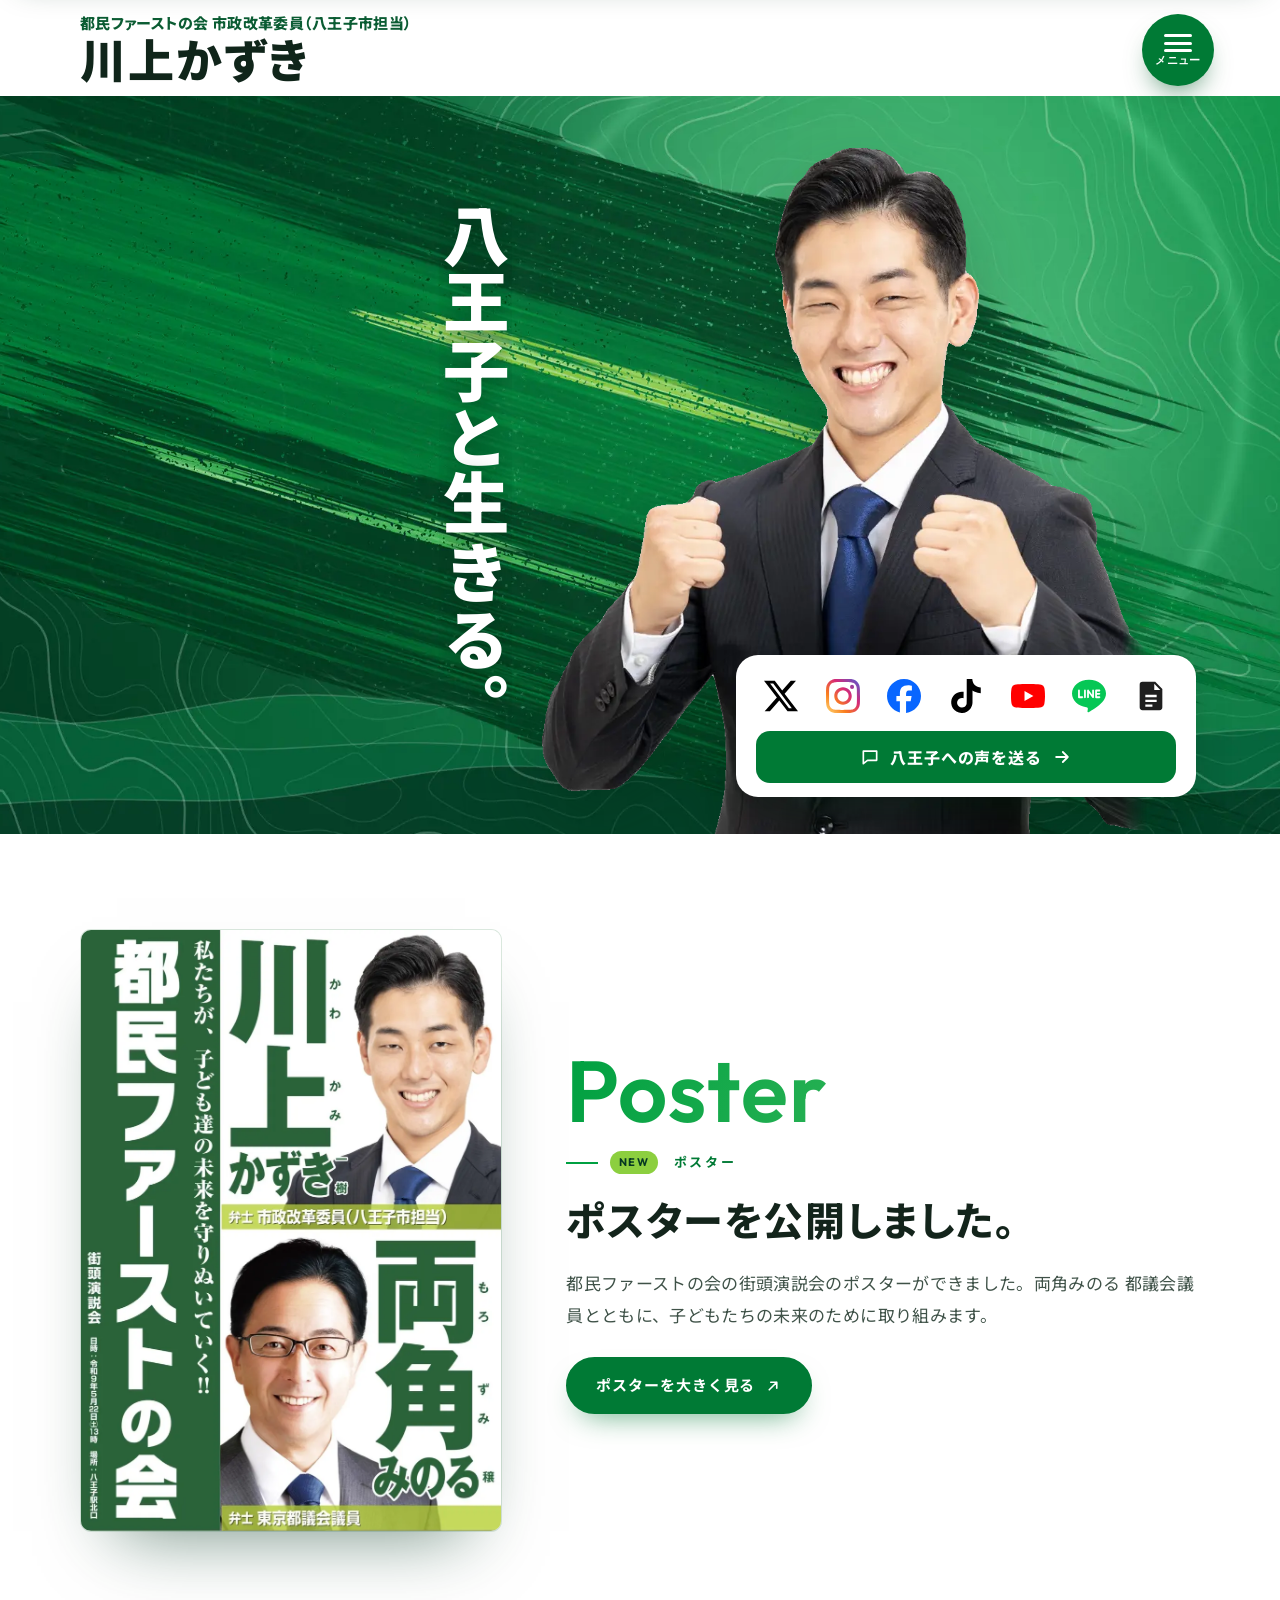
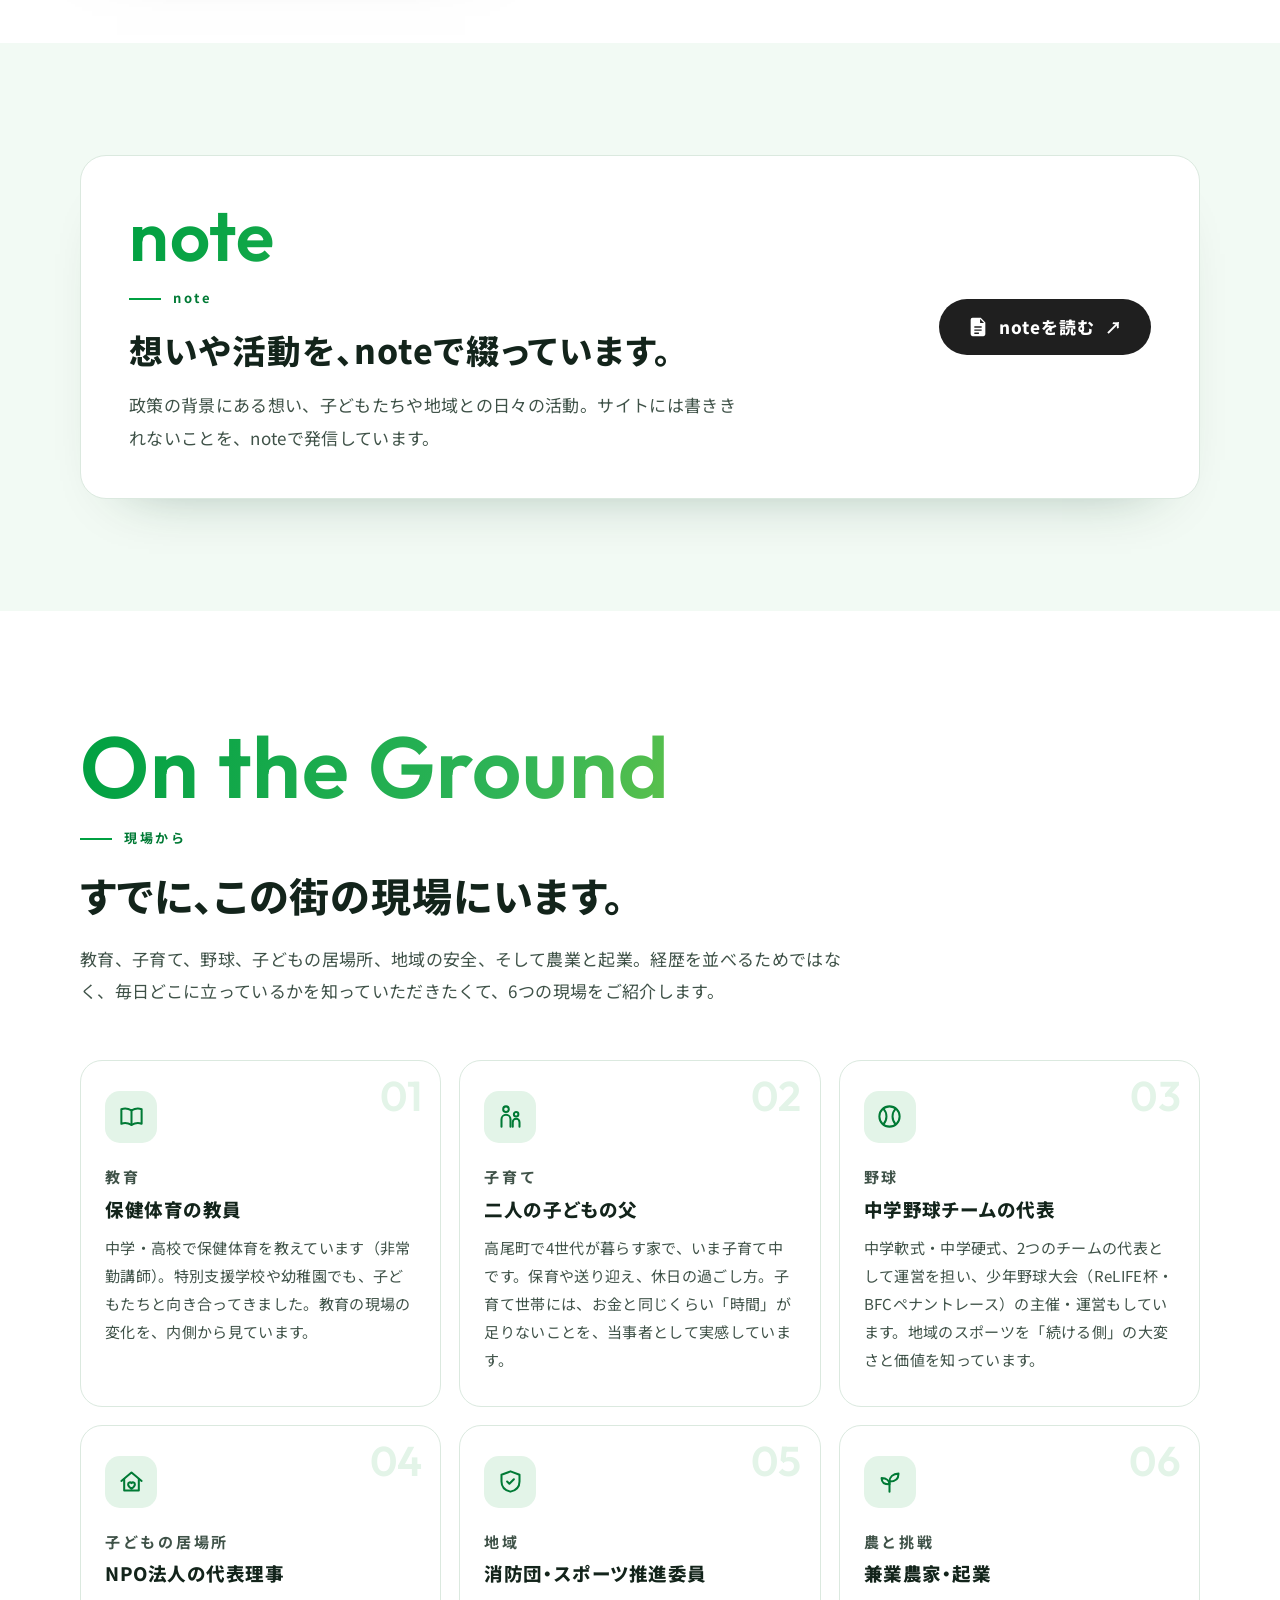
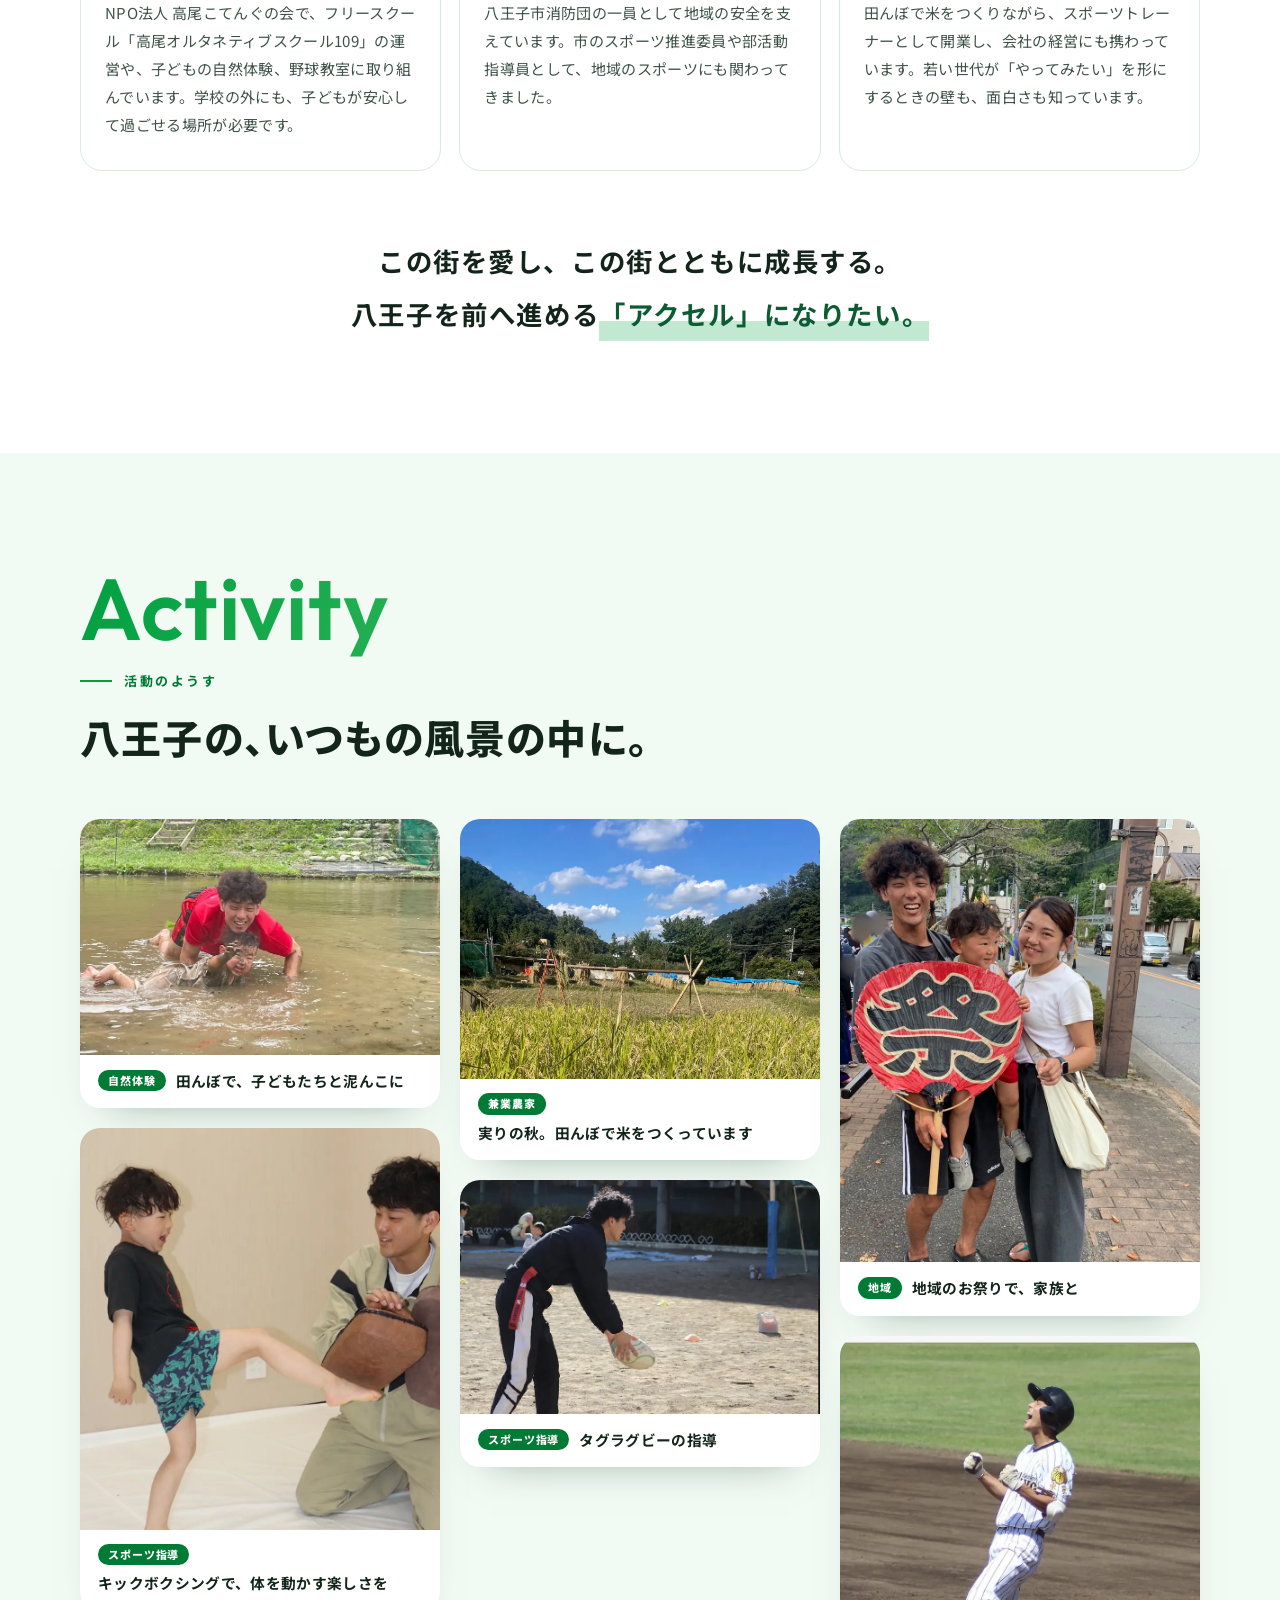
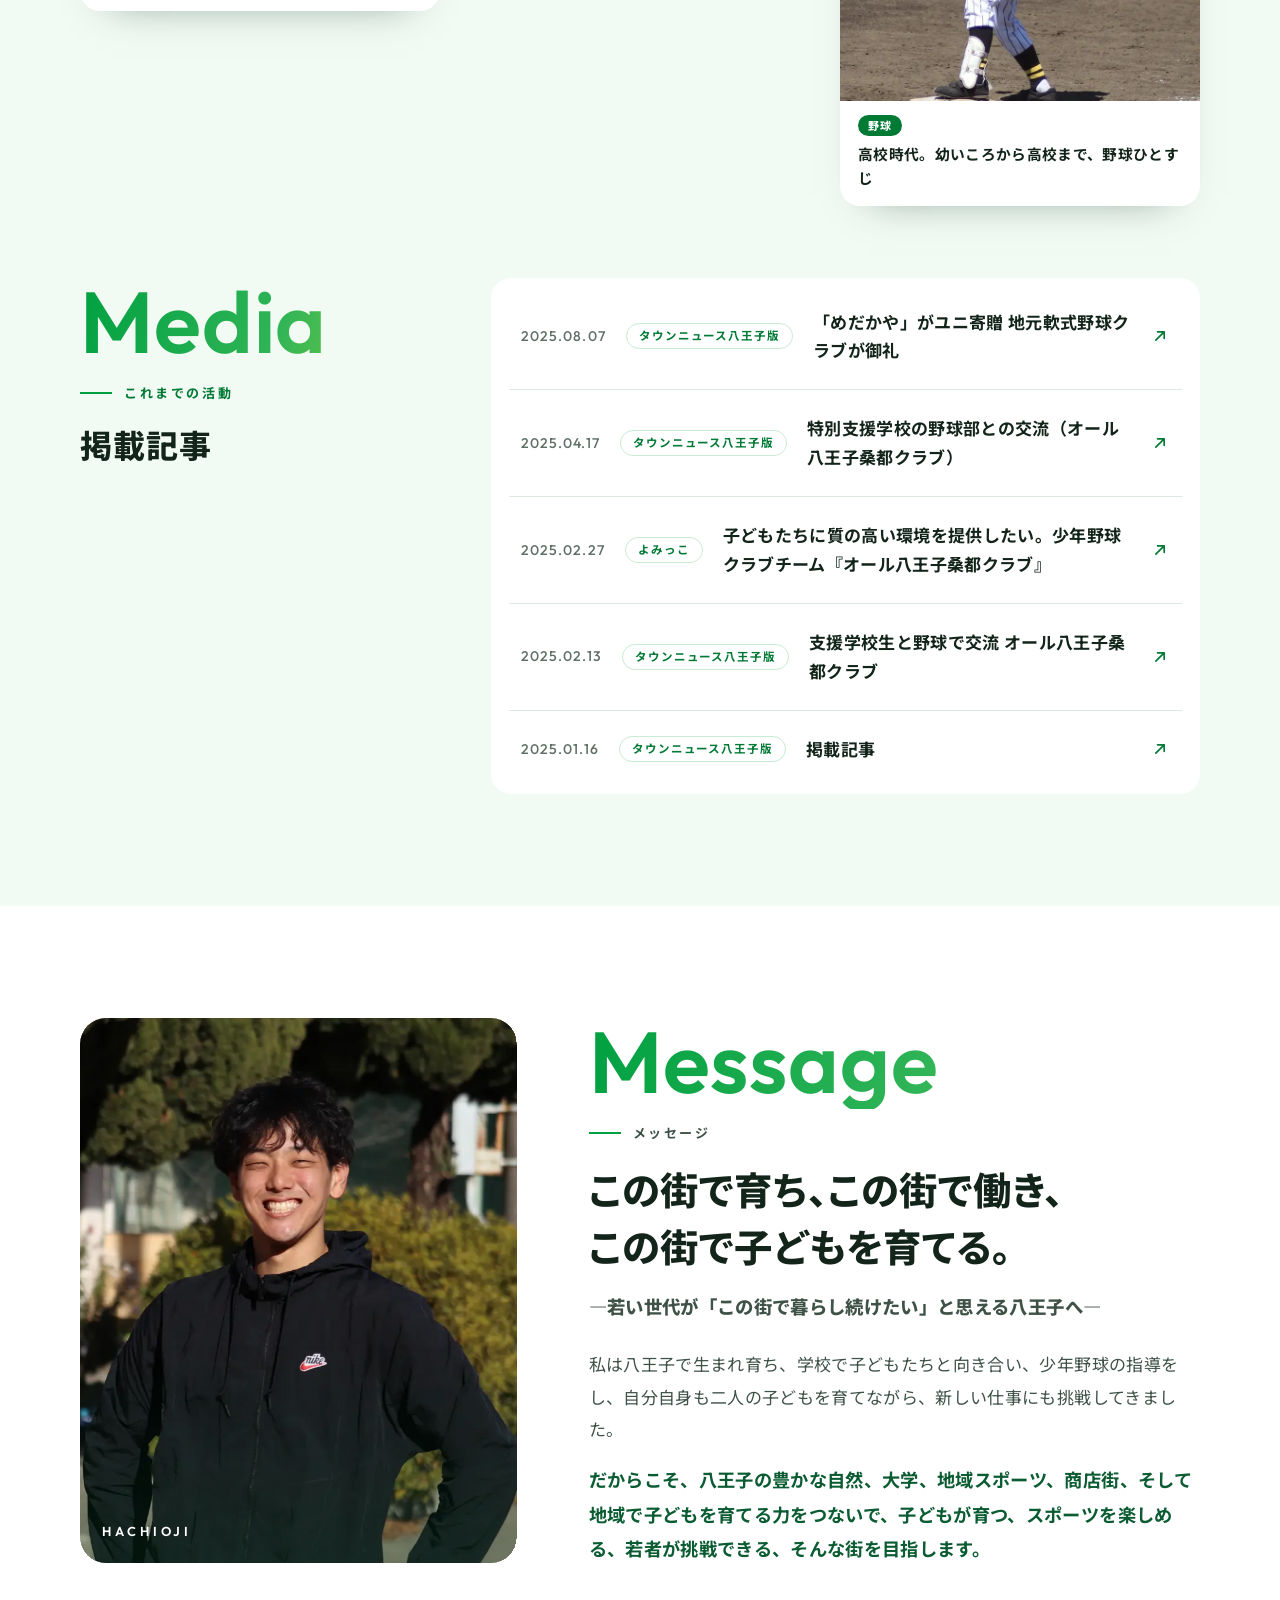
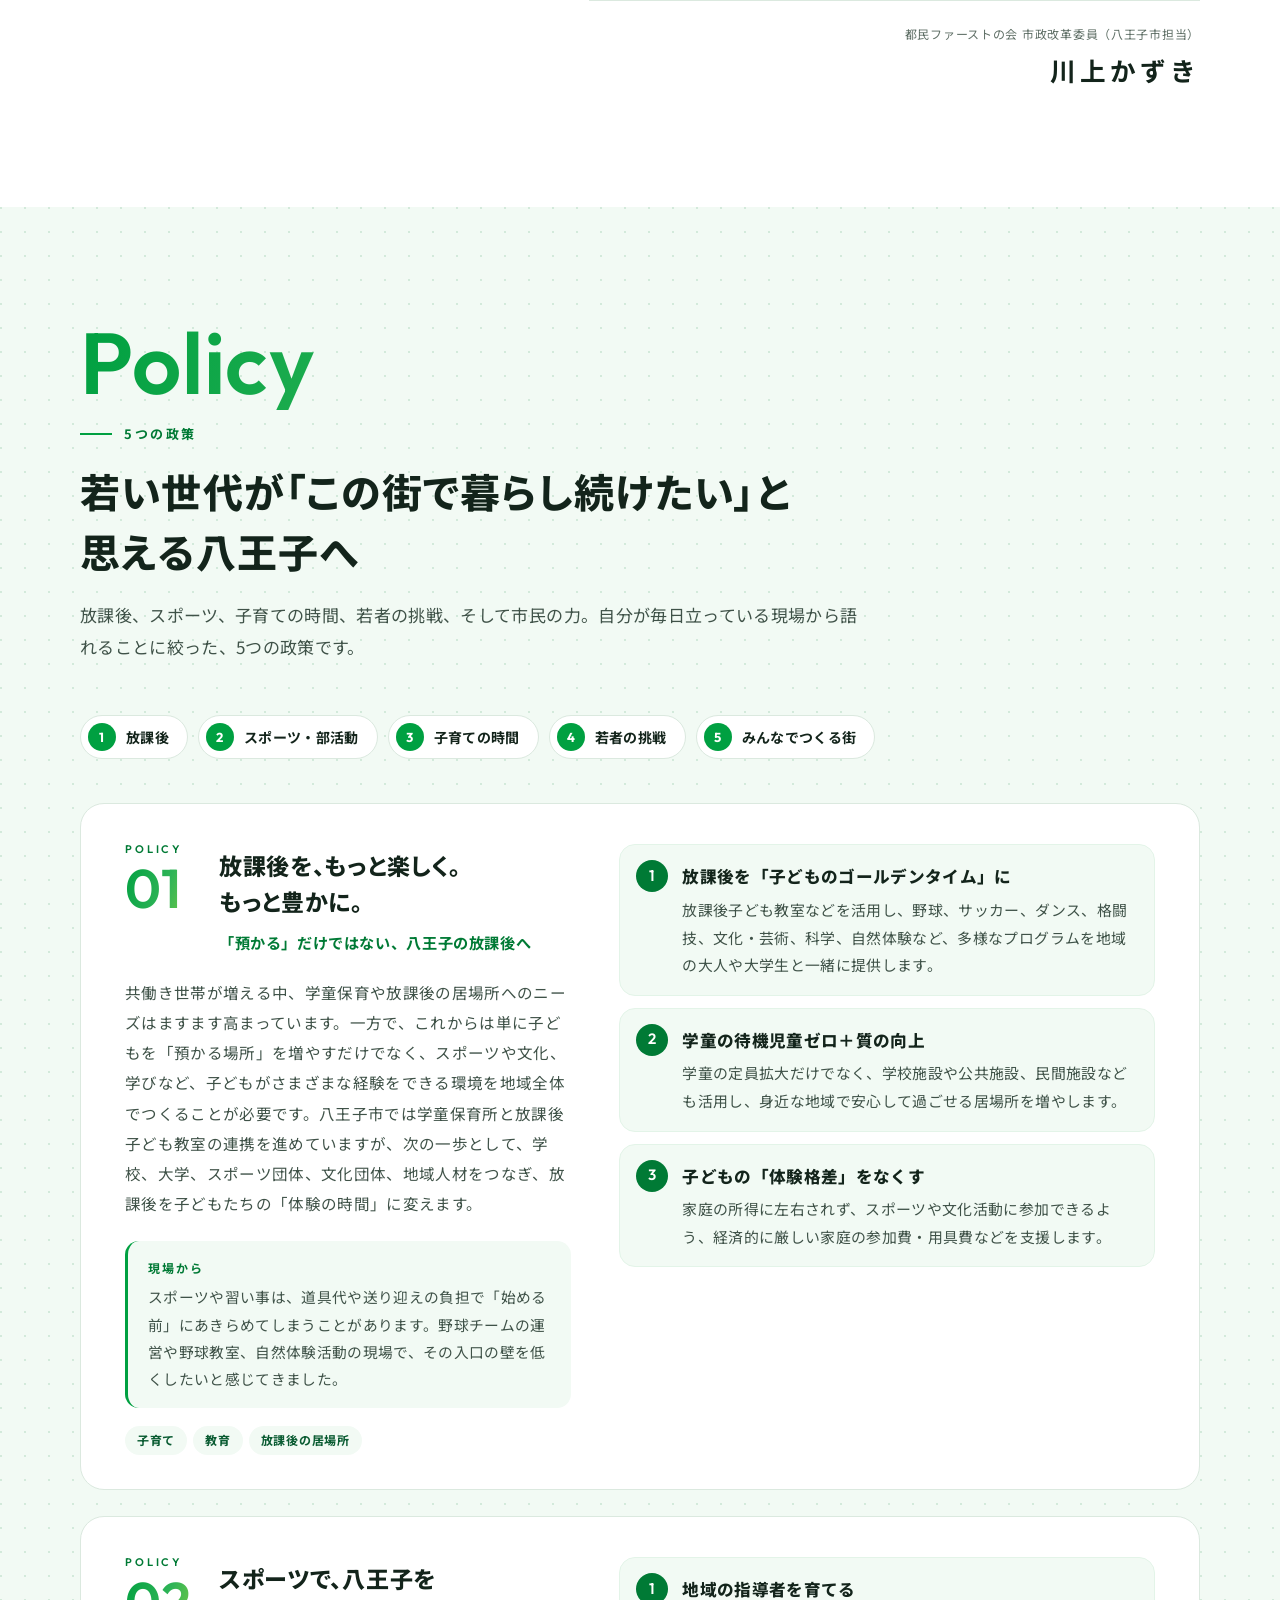
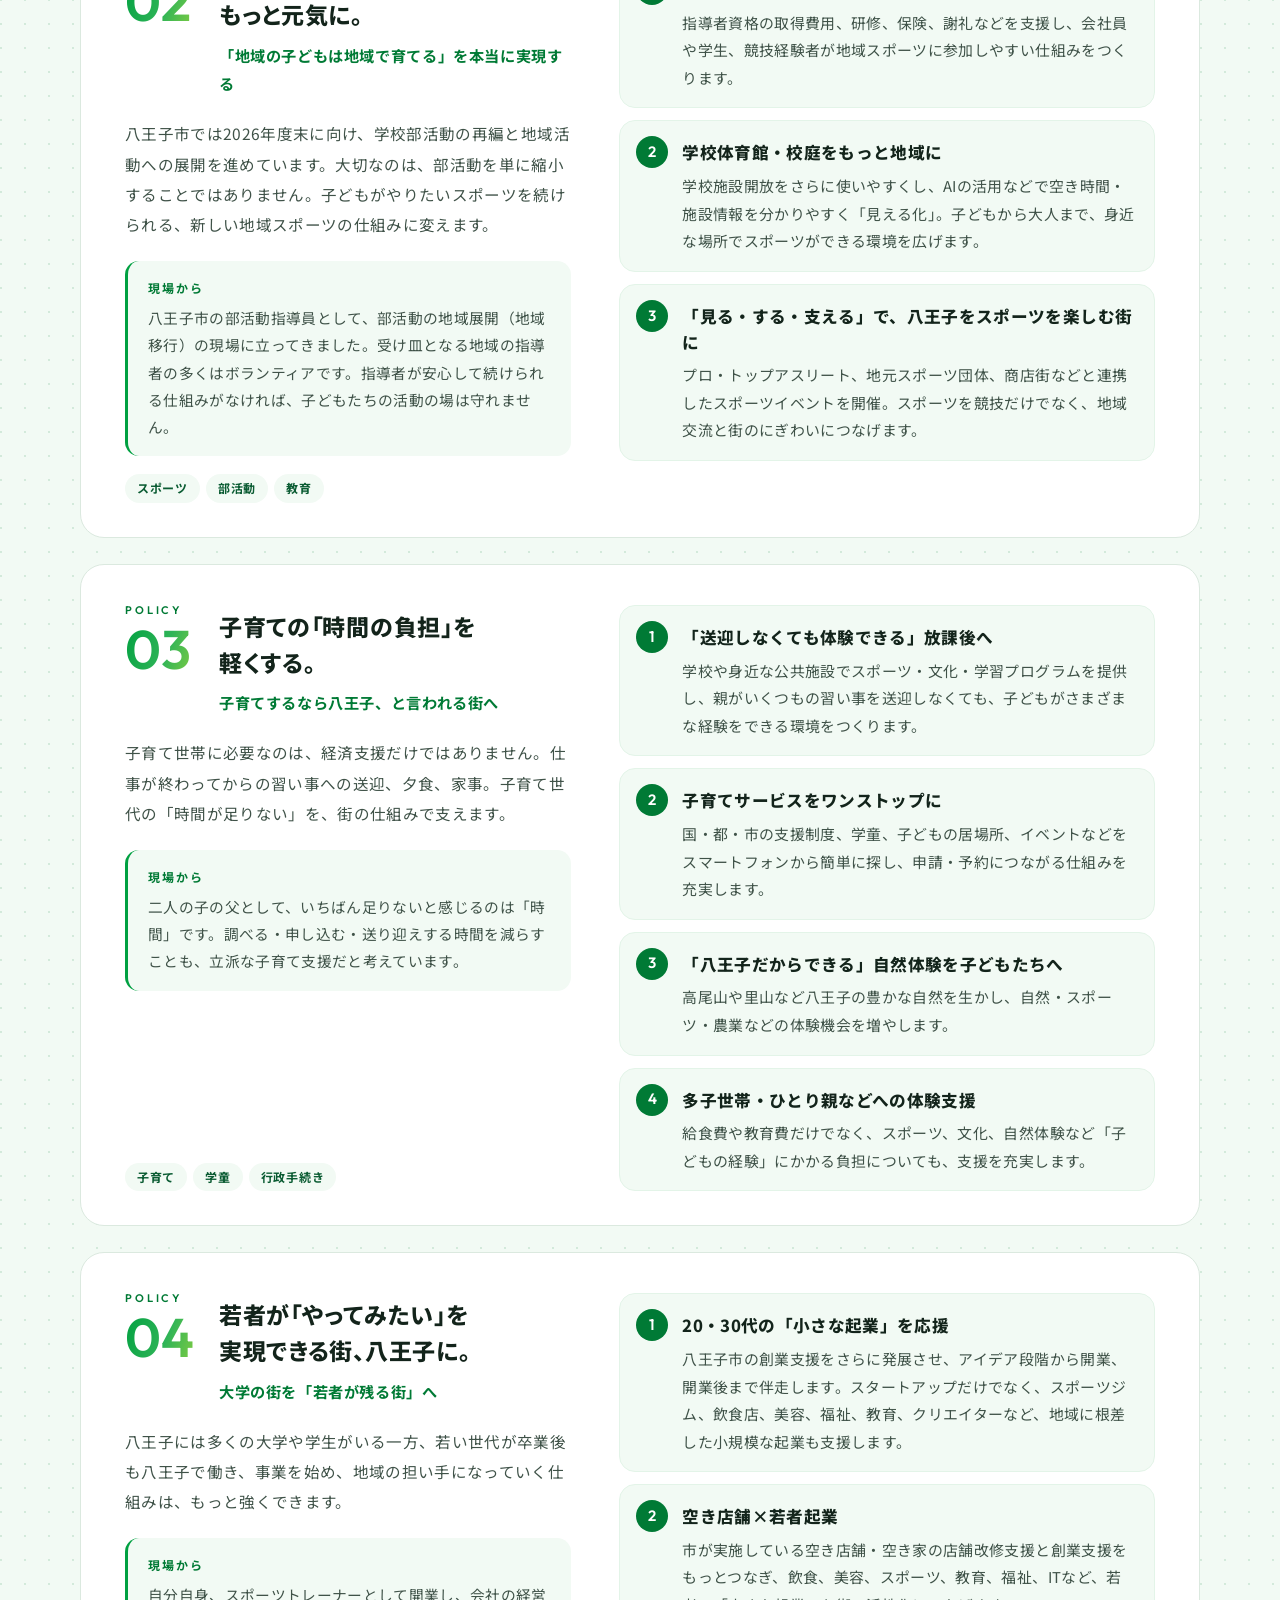
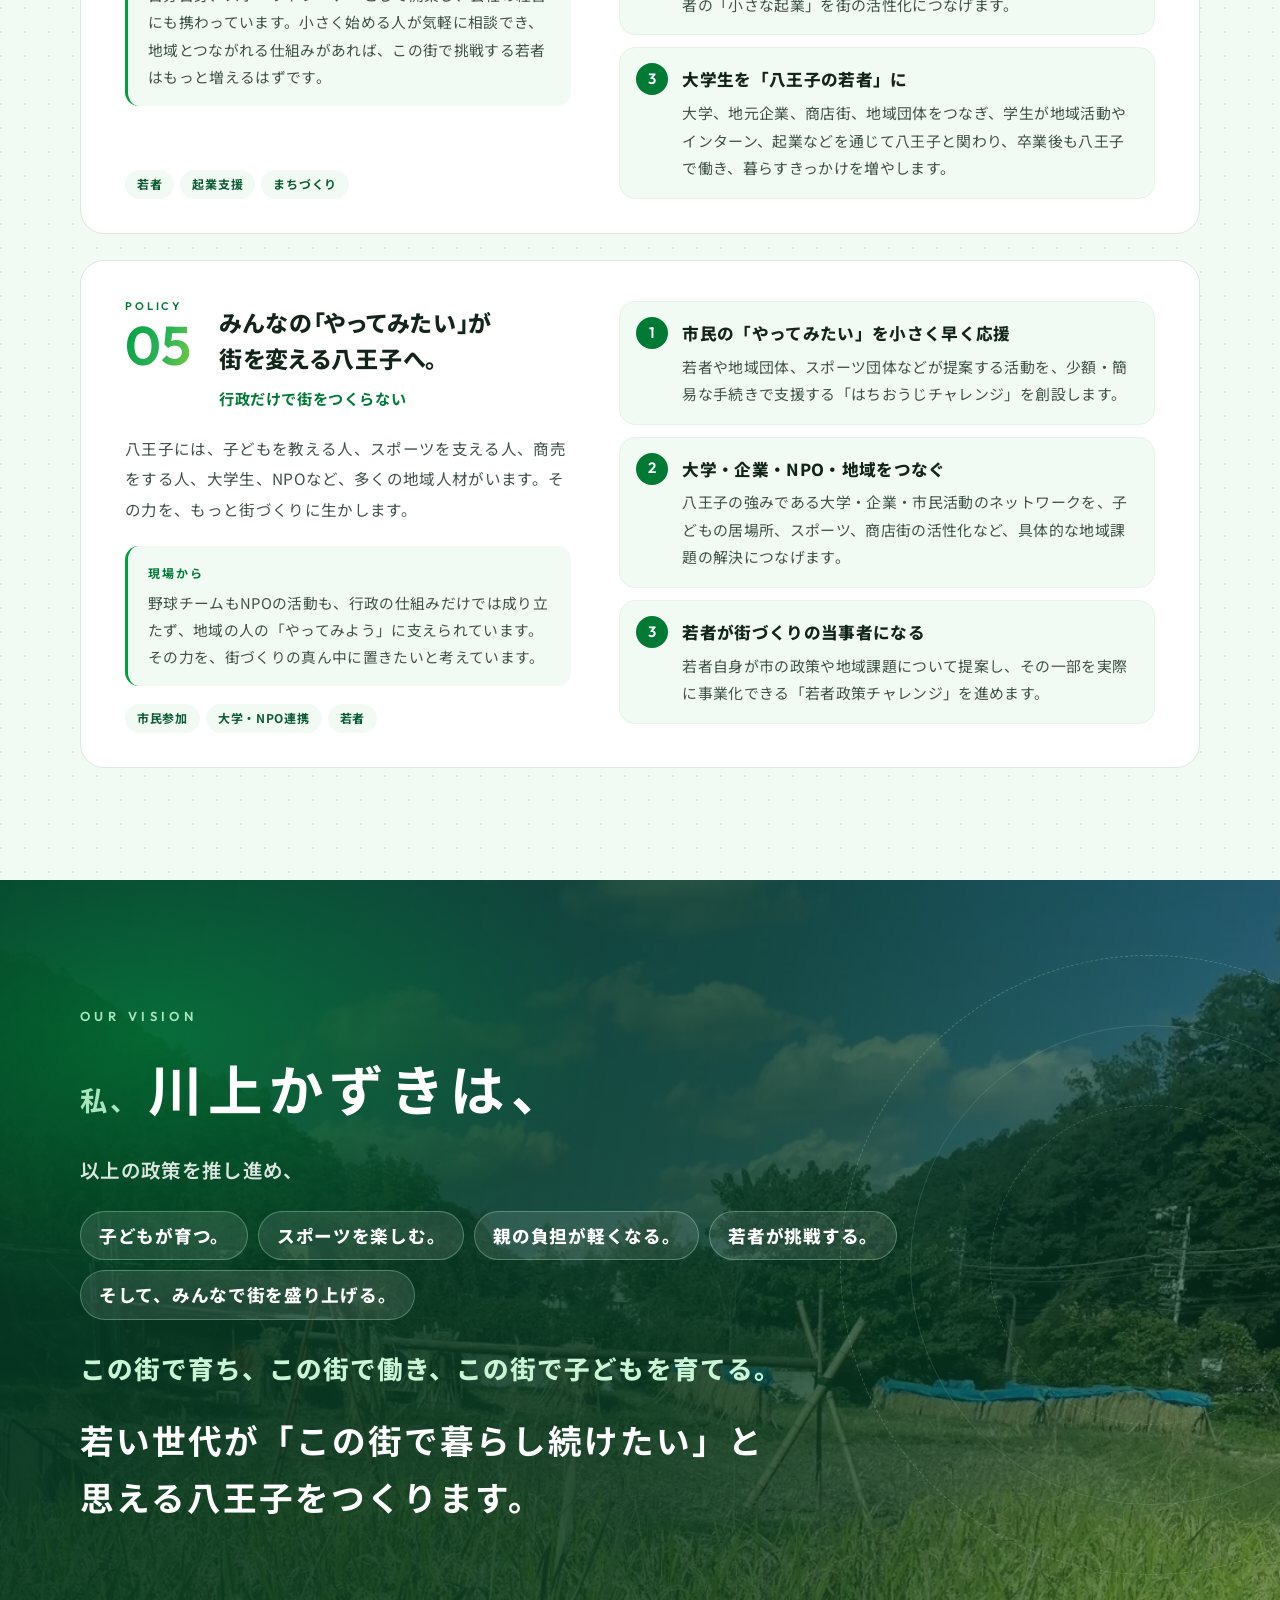
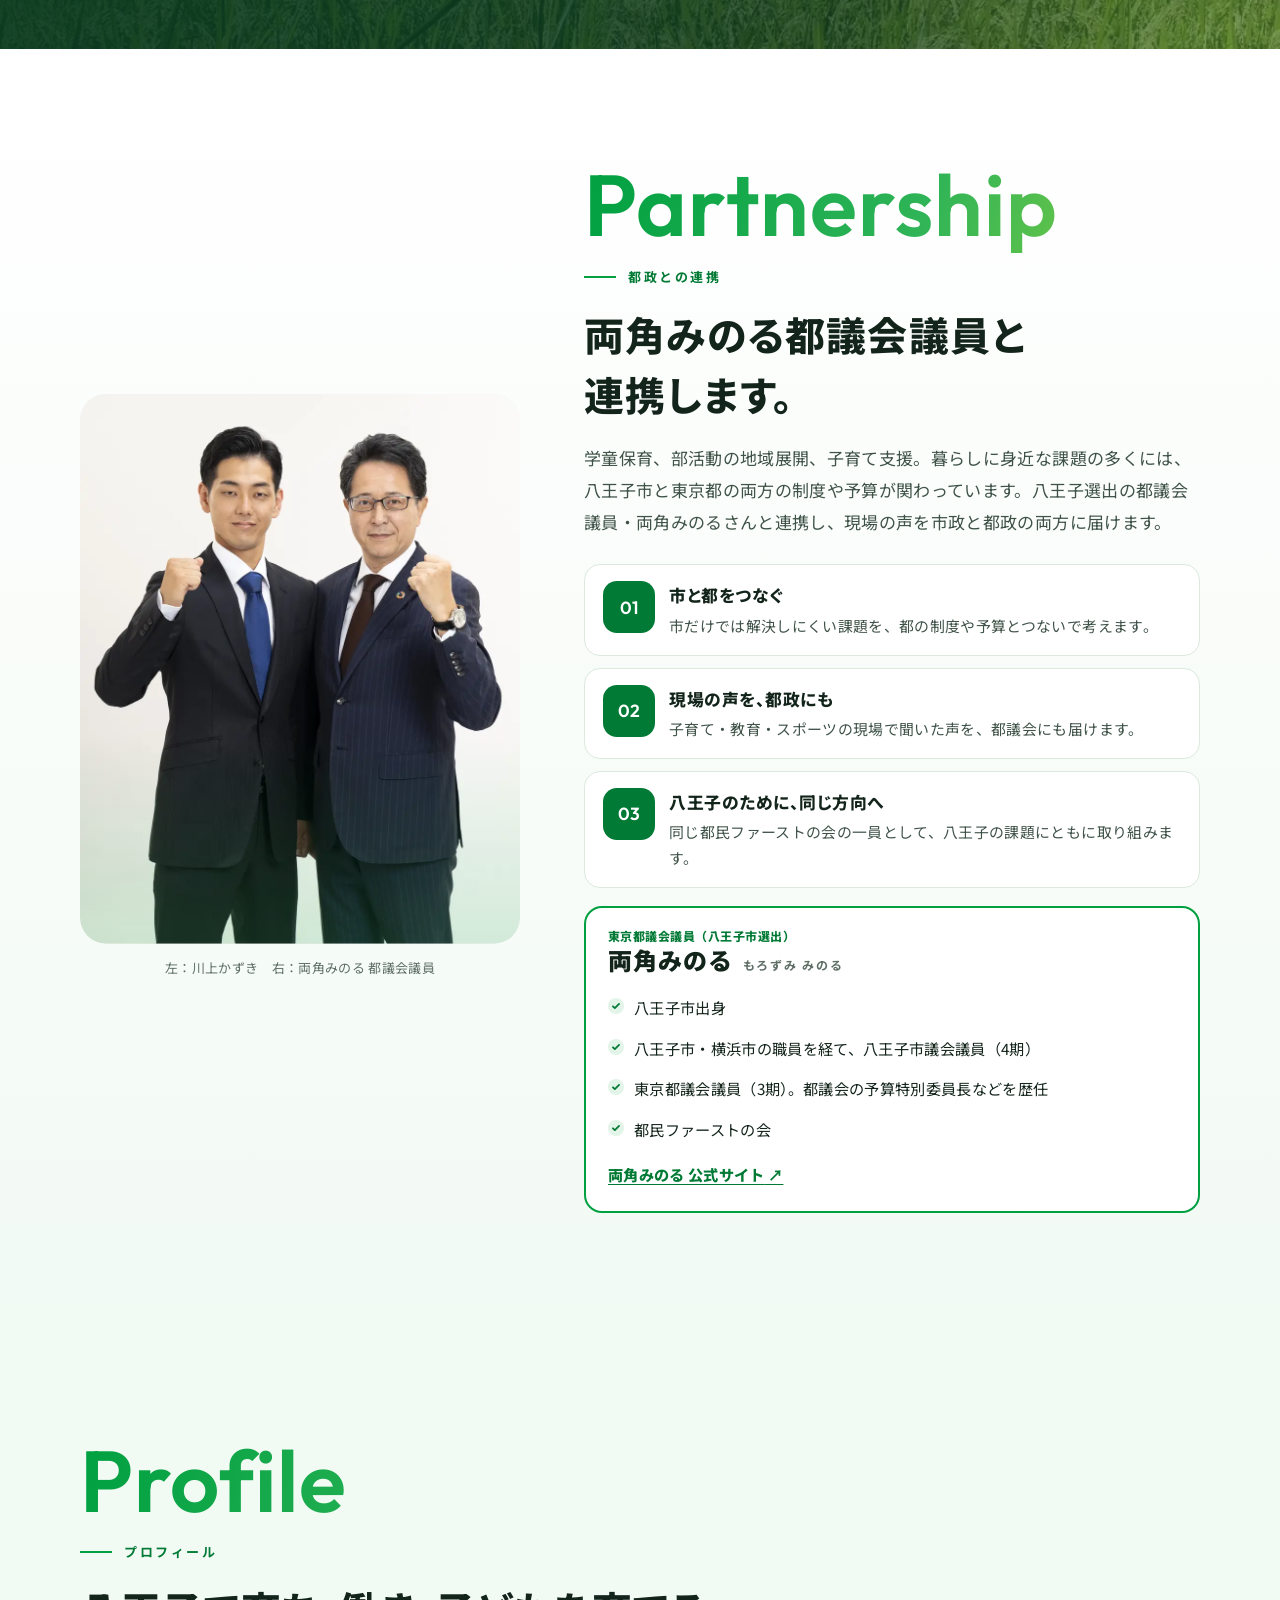
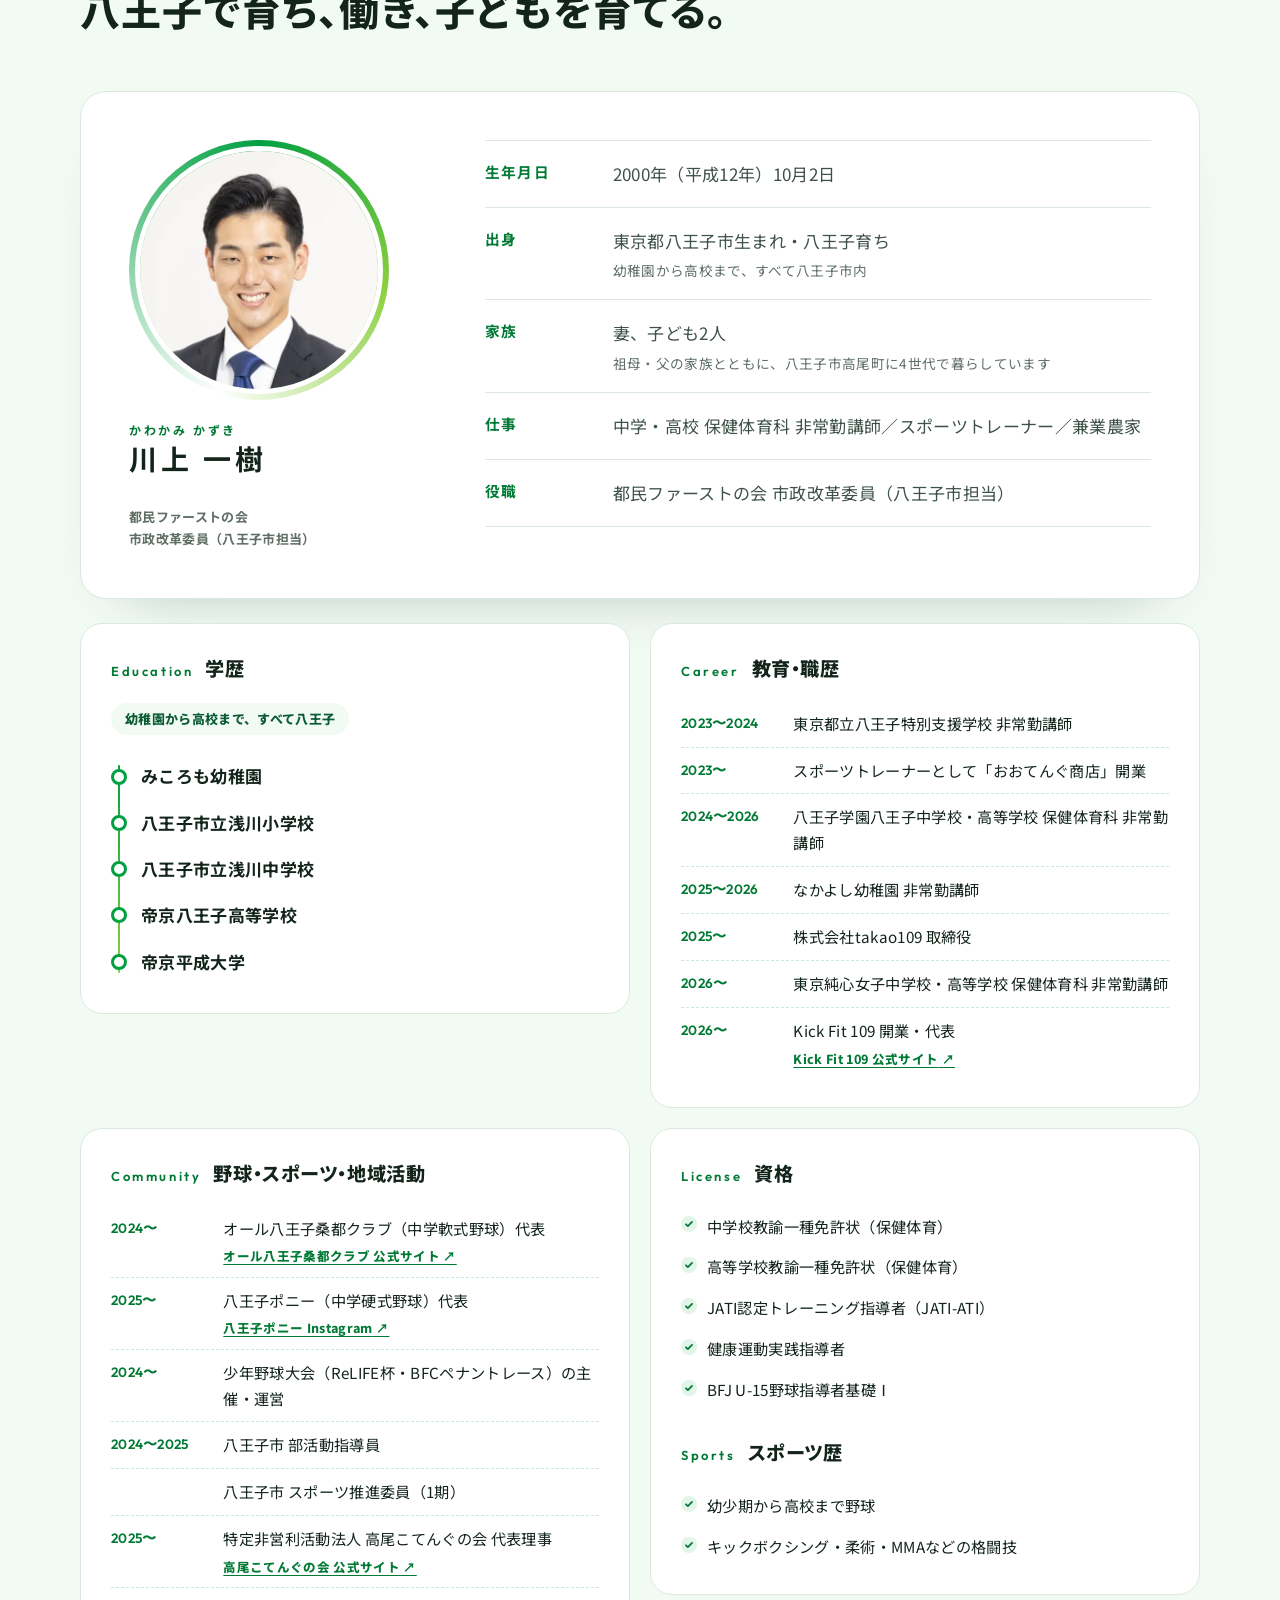
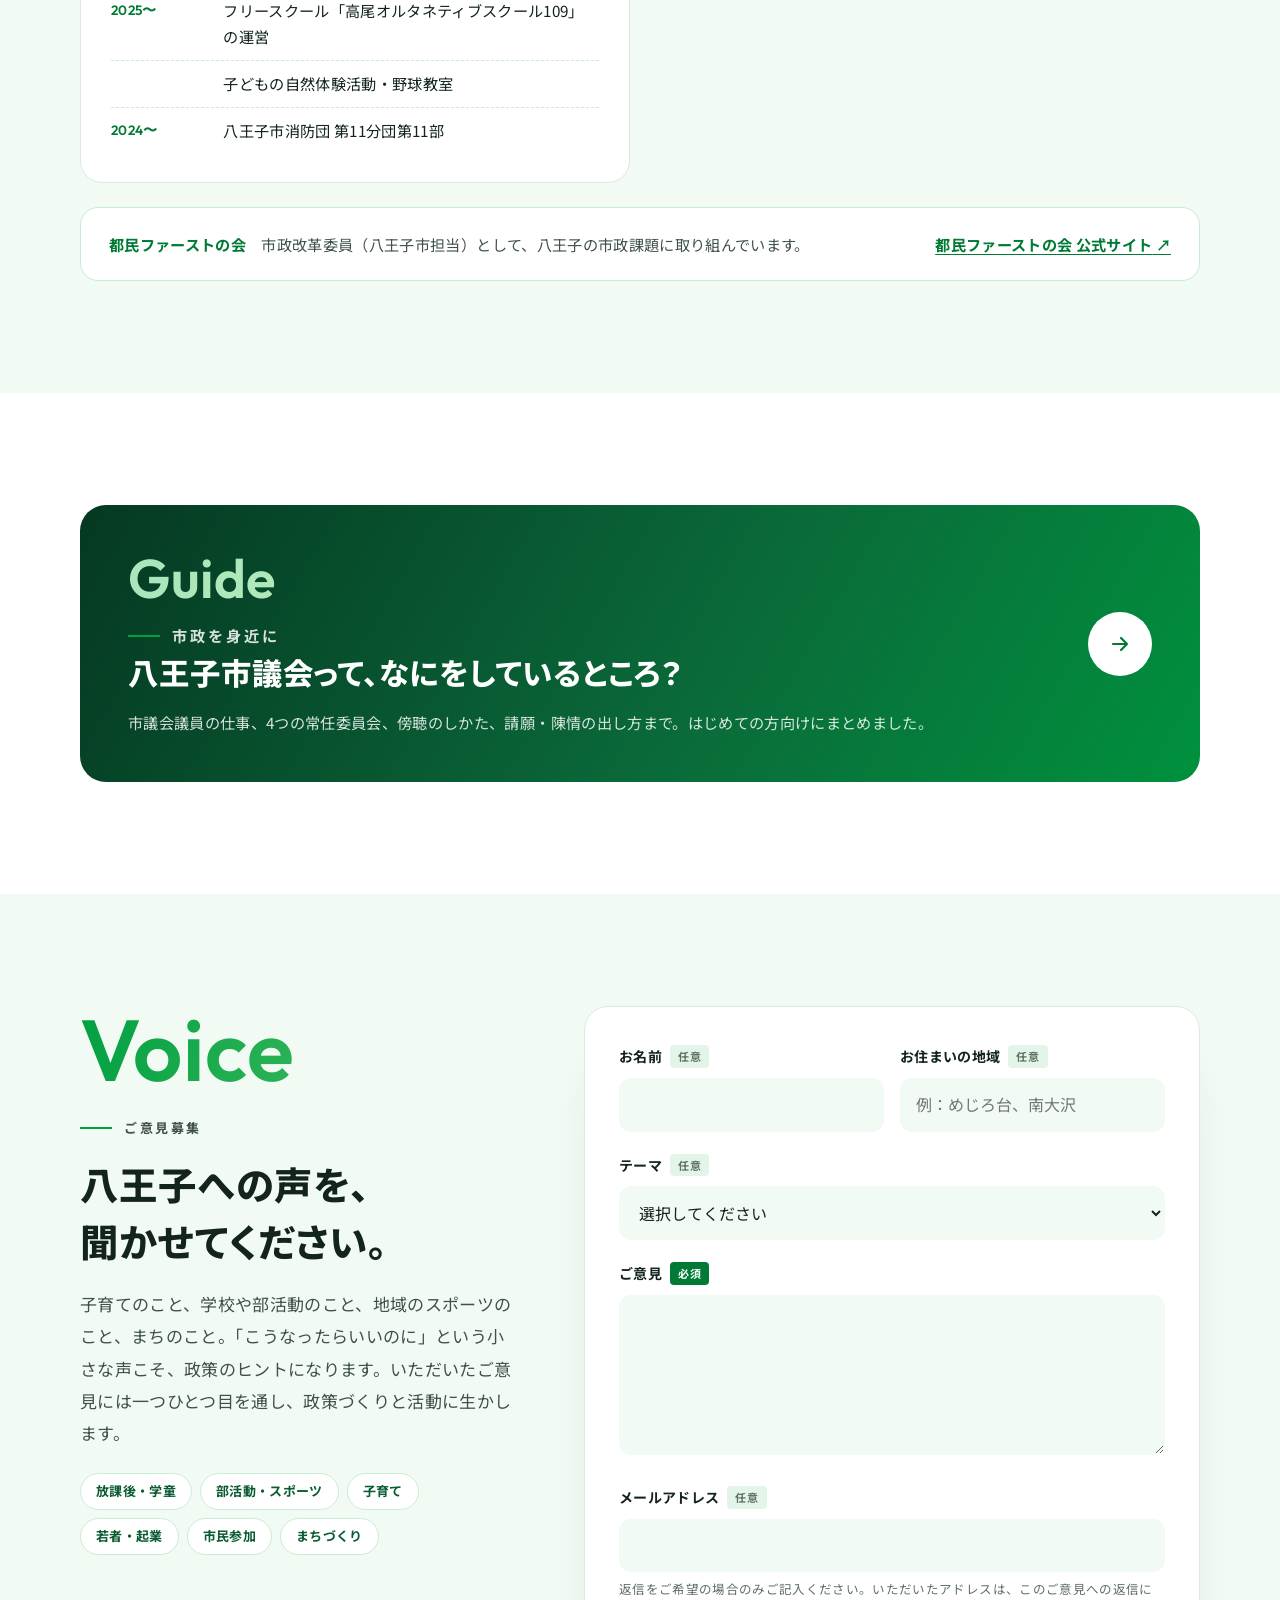
==== commit a493f4eb: "候補者サイト更新：ポスター・note・掲載記事を追加、5つの政策に刷新 - ニュース欄を削除し「ポスターを公開しました」とnote導線を追加 - これまでの活動にタウンニュース・よみっこ掲載記事のリン" ====
--- a/kawakami/index.html
+++ b/kawakami/index.html
@@ -5,7 +5,7 @@
 <meta name="viewport" content="width=device-width, initial-scale=1">
 <script>document.documentElement.classList.add('js');setTimeout(function(){document.documentElement.classList.add('loaded')},2500)</script>
 <title>川上かずき｜八王子と生きる。都民ファーストの会 八王子 市政改革委員</title>
-<meta name="description" content="八王子生まれ・八王子育ち、幼稚園から高校まで八王子。中学・高校の保健体育講師、中学野球チームの代表、NPO法人の代表理事、消防団員、二児の父の川上かずき（都民ファーストの会 市政改革委員・八王子担当）。子育て・教育・スポーツを現場から考える6つの政策。">
+<meta name="description" content="八王子生まれ・八王子育ち、高尾町に4世代で暮らす川上かずき（都民ファーストの会 市政改革委員・八王子市担当）。中学・高校の保健体育講師、中学野球チームの代表、二児の父。放課後、スポーツ、子育ての時間、若者の挑戦、市民の力。八王子の未来をつくる5つの政策。">
 <link rel="canonical" href="https://kawakami-kazuki.netlify.app/">
 <meta name="theme-color" content="#00a041">
 
@@ -13,7 +13,7 @@
 <meta property="og:locale" content="ja_JP">
 <meta property="og:site_name" content="川上かずき 公式サイト">
 <meta property="og:title" content="川上かずき｜八王子と生きる。">
-<meta property="og:description" content="都民ファーストの会 市政改革委員（八王子担当）。八王子の子育て・教育・スポーツを、現場から。6つの政策をご紹介します。">
+<meta property="og:description" content="都民ファーストの会 市政改革委員（八王子市担当）。この街で育ち、この街で働き、この街で子どもを育てる。5つの政策をご紹介します。">
 <meta property="og:url" content="https://kawakami-kazuki.netlify.app/">
 <meta property="og:image" content="https://kawakami-kazuki.netlify.app/og-image.jpg">
 <meta property="og:image:width" content="1200">
@@ -27,7 +27,7 @@
 <link rel="preconnect" href="https://fonts.googleapis.com">
 <link rel="preconnect" href="https://fonts.gstatic.com" crossorigin>
 <link rel="stylesheet" href="https://fonts.googleapis.com/css2?family=Noto+Sans+JP:wght@500;700;800;900&amp;family=Outfit:wght@500;600;700&amp;display=swap">
-<link rel="preload" as="image" type="image/webp" href="assets/img/person-1100.webp" imagesrcset="assets/img/person-640.webp 640w, assets/img/person-1100.webp 1100w" imagesizes="(max-width: 899px) 140vw, 800px">
+<link rel="preload" as="image" type="image/webp" href="assets/img/person-900.webp" imagesrcset="assets/img/person-640.webp 640w, assets/img/person-900.webp 851w" imagesizes="(max-width: 899px) 140vw, 800px">
 <link rel="stylesheet" href="assets/style.css">
 <script src="assets/main.js" defer></script>
 
@@ -41,7 +41,7 @@
       "name": "川上かずき",
       "alternateName": ["川上一樹", "かわかみかずき", "川上 かずき"],
       "birthDate": "2000-10-02",
-      "jobTitle": "都民ファーストの会 市政改革委員（八王子担当）",
+      "jobTitle": "都民ファーストの会 市政改革委員（八王子市担当）",
       "affiliation": { "@type": "PoliticalParty", "name": "都民ファーストの会", "url": "https://tomin1st.jp/" },
       "birthPlace": { "@type": "Place", "name": "東京都八王子市" },
       "homeLocation": { "@type": "Place", "name": "東京都八王子市" },
@@ -65,10 +65,11 @@
         "https://www.facebook.com/share/1DDfvf358J/",
         "https://www.tiktok.com/@kickfit109takao",
         "https://www.youtube.com/@o_teng.kazuki",
-        "https://lin.ee/94ALCnY"
+        "https://lin.ee/94ALCnY",
+        "https://note.com/kazudred"
       ],
-      "description": "八王子生まれ・八王子育ち。中学・高校の保健体育講師、中学野球チームの代表、NPO法人高尾こてんぐの会 代表理事、八王子市消防団員、兼業農家、二児の父。都民ファーストの会 市政改革委員（八王子担当）。",
-      "knowsAbout": ["八王子市政", "子育て支援", "放課後の居場所", "学童保育", "部活動の地域展開", "地域スポーツ", "中学野球", "フリースクール", "子どもの自然体験", "若者の起業支援"]
+      "description": "八王子生まれ・八王子育ち。八王子市高尾町に4世代で暮らす。中学・高校の保健体育講師、中学野球チームの代表、NPO法人高尾こてんぐの会 代表理事、八王子市消防団員、兼業農家、二児の父。都民ファーストの会 市政改革委員（八王子市担当）。",
+      "knowsAbout": ["八王子市政", "子育て支援", "放課後の居場所", "学童保育", "部活動の地域展開", "地域スポーツ", "中学野球", "フリースクール", "子どもの自然体験", "若者の起業支援", "市民参加"]
     },
     {
       "@type": "WebSite",
@@ -86,7 +87,7 @@
       "isPartOf": { "@id": "https://kawakami-kazuki.netlify.app/#website" },
       "mainEntity": { "@id": "https://kawakami-kazuki.netlify.app/#person" },
       "inLanguage": "ja",
-      "dateModified": "2026-10-03"
+      "dateModified": "2026-10-14"
     }
   ]
 }
@@ -101,15 +102,15 @@
   <symbol id="i-tiktok" viewBox="0 0 24 24"><path d="M12.525.02c1.31-.02 2.61-.01 3.91-.02.08 1.53.63 3.09 1.75 4.17 1.12 1.11 2.7 1.62 4.24 1.79v4.03c-1.44-.05-2.89-.35-4.2-.97-.57-.26-1.1-.59-1.62-.93-.01 2.92.01 5.84-.02 8.75-.08 1.4-.54 2.79-1.35 3.94-1.31 1.92-3.58 3.17-5.91 3.21-1.43.08-2.86-.31-4.08-1.03-2.02-1.19-3.44-3.37-3.65-5.71-.02-.5-.03-1-.01-1.49.18-1.9 1.12-3.72 2.58-4.96 1.66-1.44 3.98-2.13 6.15-1.72.02 1.48-.04 2.96-.04 4.44-.99-.32-2.15-.23-3.02.37-.63.41-1.11 1.04-1.36 1.75-.21.51-.15 1.07-.14 1.61.24 1.64 1.82 3.02 3.5 2.87 1.12-.01 2.19-.66 2.77-1.61.19-.33.4-.67.41-1.06.1-1.79.06-3.57.07-5.36.01-4.03-.01-8.05.02-12.07z"/></symbol>
   <symbol id="i-youtube" viewBox="0 0 24 24"><path d="M23.498 6.186a3.016 3.016 0 0 0-2.122-2.136C19.505 3.545 12 3.545 12 3.545s-7.505 0-9.377.505A3.017 3.017 0 0 0 .502 6.186C0 8.07 0 12 0 12s0 3.93.502 5.814a3.016 3.016 0 0 0 2.122 2.136c1.871.505 9.376.505 9.376.505s7.505 0 9.377-.505a3.015 3.015 0 0 0 2.122-2.136C24 15.93 24 12 24 12s0-3.93-.502-5.814zM9.545 15.568V8.432L15.818 12l-6.273 3.568z"/></symbol>
   <symbol id="i-line" viewBox="0 0 24 24"><path d="M19.365 9.863c.349 0 .63.285.63.631 0 .345-.281.63-.63.63H17.61v1.125h1.755c.349 0 .63.283.63.63 0 .344-.281.629-.63.629h-2.386c-.345 0-.627-.285-.627-.629V8.108c0-.345.282-.63.63-.63h2.386c.346 0 .627.285.627.63 0 .349-.281.63-.63.63H17.61v1.125h1.755zm-3.855 3.016c0 .27-.174.51-.432.596-.064.021-.133.031-.199.031-.211 0-.391-.09-.51-.25l-2.443-3.317v2.94c0 .344-.279.629-.631.629-.346 0-.626-.285-.626-.629V8.108c0-.27.173-.51.43-.595.06-.023.136-.033.194-.033.195 0 .375.104.495.254l2.462 3.33V8.108c0-.345.282-.63.63-.63.345 0 .63.285.63.63v4.771zm-5.741 0c0 .344-.282.629-.631.629-.345 0-.627-.285-.627-.629V8.108c0-.345.282-.63.63-.63.346 0 .628.285.628.63v4.771zm-2.466.629H4.917c-.345 0-.63-.285-.63-.629V8.108c0-.345.285-.63.63-.63.348 0 .63.285.63.63v4.141h1.756c.348 0 .629.283.629.63 0 .344-.282.629-.629.629M24 10.314C24 4.943 18.615.572 12 .572S0 4.943 0 10.314c0 4.811 4.27 8.842 10.035 9.608.391.082.923.258 1.058.59.12.301.079.766.038 1.08l-.164 1.02c-.045.301-.24 1.186 1.049.645 1.291-.539 6.916-4.078 9.436-6.975C23.176 14.393 24 12.458 24 10.314"/></symbol>
+  <symbol id="i-note" viewBox="0 0 24 24"><path fill-rule="evenodd" d="M6 2h9l5 5v13a2 2 0 0 1-2 2H6a2 2 0 0 1-2-2V4a2 2 0 0 1 2-2Zm8.3 1.4V7.7h4.3ZM8 11.2v1.6h8v-1.6Zm0 3.4v1.6h8v-1.6Zm0 3.4v1.6h5V18Z"/></symbol>
 </svg>
 <a class="skip" href="#main">本文へ移動</a>
 
 <header class="site-header">
   <div class="wrap head-inner">
     <h1 class="brand-h1"><a class="brand" href="./" aria-label="川上かずき 公式サイト トップへ">
-      <img class="brand-mascot" src="assets/img/mascot-400.webp" width="400" height="368" alt="">
       <span class="brand-text">
-        <span class="brand-role">都民ファーストの会 市政改革委員（八王子担当）</span>
+        <span class="brand-role">都民ファーストの会 市政改革委員（八王子市担当）</span>
         <span class="brand-name">川上かずき</span>
       </span>
     </a></h1>
@@ -117,7 +118,7 @@
 </header>
 
 <div class="mini-bar" aria-hidden="true">
-  <a href="./" tabindex="-1"><img src="assets/img/mascot-400.webp" width="400" height="368" alt="">川上かずき<small>都民ファーストの会 市政改革委員（八王子担当）</small></a>
+  <a href="./" tabindex="-1">川上かずき<small>都民ファーストの会 市政改革委員（八王子市担当）</small></a>
 </div>
 
 <button class="menu-btn" type="button" aria-expanded="false" aria-controls="site-menu" aria-label="メニューを開く">
@@ -129,27 +130,29 @@
 <nav class="site-menu" id="site-menu" aria-label="メインメニュー" aria-hidden="true">
   <div class="wrap menu-inner">
     <ul class="menu-list">
-      <li><a href="#news"><span class="menu-en">News</span>お知らせ</a></li>
+      <li><a href="#poster"><span class="menu-en">Poster</span>ポスター</a></li>
+      <li><a href="#note"><span class="menu-en">note</span>note</a></li>
       <li><a href="#genba"><span class="menu-en">On the Ground</span>現場から</a></li>
       <li><a href="#activity"><span class="menu-en">Activity</span>活動のようす</a></li>
+      <li><a href="#media"><span class="menu-en">Media</span>これまでの活動・掲載記事</a></li>
       <li><a href="#message"><span class="menu-en">Message</span>メッセージ</a></li>
-      <li><a href="#policy"><span class="menu-en">Policy</span>6つの政策</a></li>
+      <li><a href="#policy"><span class="menu-en">Policy</span>5つの政策</a></li>
       <li><a href="#partner"><span class="menu-en">Partnership</span>都政との連携</a></li>
       <li><a href="#profile"><span class="menu-en">Profile</span>プロフィール</a></li>
       <li><a href="gikai/"><span class="menu-en">Guide</span>八王子市議会ガイド</a></li>
       <li><a href="#voice"><span class="menu-en">Voice</span>ご意見を送る</a></li>
     </ul>
     <div class="menu-side">
-      <img src="assets/img/mascot-800.webp" width="800" height="736" alt="" loading="lazy">
       <ul class="sns" aria-label="SNS">
-      <li><a class="x" href="https://x.com/teng_kazuki" data-sns="x" aria-label="X（旧Twitter）（新しいタブで開きます）" target="_blank" rel="noopener noreferrer"><svg aria-hidden="true"><use href="#i-x"/></svg></a></li>
-      <li><a class="instagram" href="https://www.instagram.com/the.o_teng.802/" data-sns="instagram" aria-label="Instagram（新しいタブで開きます）" target="_blank" rel="noopener noreferrer"><svg aria-hidden="true"><use href="#i-instagram"/></svg></a></li>
-      <li><a class="facebook" href="https://www.facebook.com/share/1DDfvf358J/" data-sns="facebook" aria-label="Facebook（新しいタブで開きます）" target="_blank" rel="noopener noreferrer"><svg aria-hidden="true"><use href="#i-facebook"/></svg></a></li>
-      <li><a class="tiktok" href="https://www.tiktok.com/@kickfit109takao" data-sns="tiktok" aria-label="TikTok（新しいタブで開きます）" target="_blank" rel="noopener noreferrer"><svg aria-hidden="true"><use href="#i-tiktok"/></svg></a></li>
-      <li><a class="youtube" href="https://www.youtube.com/@o_teng.kazuki" data-sns="youtube" aria-label="YouTube（新しいタブで開きます）" target="_blank" rel="noopener noreferrer"><svg aria-hidden="true"><use href="#i-youtube"/></svg></a></li>
-      <li><a class="line" href="https://lin.ee/94ALCnY" data-sns="line" aria-label="LINE（新しいタブで開きます）" target="_blank" rel="noopener noreferrer"><svg aria-hidden="true"><use href="#i-line"/></svg></a></li>
-    </ul>
-      <p>都民ファーストの会 市政改革委員（八王子担当）</p>
+        <li><a class="x" href="https://x.com/teng_kazuki" data-sns="x" aria-label="X（旧Twitter）（新しいタブで開きます）" target="_blank" rel="noopener noreferrer"><svg aria-hidden="true"><use href="#i-x"/></svg></a></li>
+        <li><a class="instagram" href="https://www.instagram.com/the.o_teng.802/" data-sns="instagram" aria-label="Instagram（新しいタブで開きます）" target="_blank" rel="noopener noreferrer"><svg aria-hidden="true"><use href="#i-instagram"/></svg></a></li>
+        <li><a class="facebook" href="https://www.facebook.com/share/1DDfvf358J/" data-sns="facebook" aria-label="Facebook（新しいタブで開きます）" target="_blank" rel="noopener noreferrer"><svg aria-hidden="true"><use href="#i-facebook"/></svg></a></li>
+        <li><a class="tiktok" href="https://www.tiktok.com/@kickfit109takao" data-sns="tiktok" aria-label="TikTok（新しいタブで開きます）" target="_blank" rel="noopener noreferrer"><svg aria-hidden="true"><use href="#i-tiktok"/></svg></a></li>
+        <li><a class="youtube" href="https://www.youtube.com/@o_teng.kazuki" data-sns="youtube" aria-label="YouTube（新しいタブで開きます）" target="_blank" rel="noopener noreferrer"><svg aria-hidden="true"><use href="#i-youtube"/></svg></a></li>
+        <li><a class="line" href="https://lin.ee/94ALCnY" data-sns="line" aria-label="LINE（新しいタブで開きます）" target="_blank" rel="noopener noreferrer"><svg aria-hidden="true"><use href="#i-line"/></svg></a></li>
+        <li><a class="note" href="https://note.com/kazudred" data-sns="note" aria-label="note（新しいタブで開きます）" target="_blank" rel="noopener noreferrer"><svg aria-hidden="true"><use href="#i-note"/></svg></a></li>
+      </ul>
+      <p>都民ファーストの会 市政改革委員（八王子市担当）</p>
       <a class="party-link" href="https://tomin1st.jp/" target="_blank" rel="noopener">都民ファーストの会 公式サイト ↗</a>
     </div>
   </div>
@@ -163,12 +166,11 @@
     <div class="mv-bg" data-depth="0.04" aria-hidden="true"></div>
     <div class="mv-person" data-depth="0.1">
       <picture>
-        <source type="image/webp" srcset="assets/img/person-640.webp 640w, assets/img/person-1100.webp 1100w" sizes="(max-width: 899px) 140vw, 800px">
-        <img src="assets/img/person-1100.webp" width="1100" height="1563" alt="スーツ姿で笑顔を見せる川上かずき" fetchpriority="high">
+        <source type="image/webp" srcset="assets/img/person-640.webp 640w, assets/img/person-900.webp 851w" sizes="(max-width: 899px) 140vw, 800px">
+        <img src="assets/img/person-900.webp" width="851" height="1175" alt="ガッツポーズで笑顔を見せる、スーツ姿の川上かずき" fetchpriority="high">
       </picture>
     </div>
     <p class="mv-copy"><span class="col">八王子と</span><span class="col">生きる。</span></p>
-    <img class="mv-mascot" src="assets/img/mascot-400.webp" srcset="assets/img/mascot-400.webp 400w, assets/img/mascot-800.webp 800w" sizes="(max-width: 899px) 36vw, 240px" width="400" height="368" alt="キックをする天狗のキャラクター">
     <div class="mv-card">
       <ul class="sns" aria-label="SNS">
         <li><a class="x" href="https://x.com/teng_kazuki" data-sns="x" aria-label="X（旧Twitter）（新しいタブで開きます）" target="_blank" rel="noopener noreferrer"><svg aria-hidden="true"><use href="#i-x"/></svg></a></li>
@@ -177,6 +179,7 @@
         <li><a class="tiktok" href="https://www.tiktok.com/@kickfit109takao" data-sns="tiktok" aria-label="TikTok（新しいタブで開きます）" target="_blank" rel="noopener noreferrer"><svg aria-hidden="true"><use href="#i-tiktok"/></svg></a></li>
         <li><a class="youtube" href="https://www.youtube.com/@o_teng.kazuki" data-sns="youtube" aria-label="YouTube（新しいタブで開きます）" target="_blank" rel="noopener noreferrer"><svg aria-hidden="true"><use href="#i-youtube"/></svg></a></li>
         <li><a class="line" href="https://lin.ee/94ALCnY" data-sns="line" aria-label="LINE（新しいタブで開きます）" target="_blank" rel="noopener noreferrer"><svg aria-hidden="true"><use href="#i-line"/></svg></a></li>
+        <li><a class="note" href="https://note.com/kazudred" data-sns="note" aria-label="note（新しいタブで開きます）" target="_blank" rel="noopener noreferrer"><svg aria-hidden="true"><use href="#i-note"/></svg></a></li>
       </ul>
       <a class="mv-card-cta" href="#voice">
         <svg viewBox="0 0 24 24" fill="none" stroke="currentColor" stroke-width="2" stroke-linecap="round" stroke-linejoin="round" aria-hidden="true"><path d="M4 5h16v11H9l-5 4z"/></svg>
@@ -187,48 +190,39 @@
   </div>
 </section>
 
-<!-- ===== お知らせ ===== -->
-<section class="section news" id="news" aria-labelledby="news-title">
-  <div class="wrap news-grid">
-    <div class="section-head reveal">
-      <span class="en" aria-hidden="true">News</span>
-      <p class="eyebrow">お知らせ</p>
-      <h2 id="news-title">お知らせ・活動報告</h2>
-    </div>
-    <ul class="news-list" data-stagger>
-      <li class="reveal">
-        <a class="news-item" href="#partner">
-          <time datetime="2026-10-03">2026.10.03</time>
-          <span class="news-cat">お知らせ</span>
-          <span class="news-title">両角みのる 都議会議員との連携について掲載しました</span>
-          <svg class="news-arrow" viewBox="0 0 24 24" fill="none" stroke="currentColor" stroke-width="2" stroke-linecap="round" stroke-linejoin="round" aria-hidden="true"><path d="M5 12h14M13 6l6 6-6 6"/></svg>
-        </a>
-      </li>
-      <li class="reveal">
-        <a class="news-item" href="gikai/">
-          <time datetime="2026-10-03">2026.10.03</time>
-          <span class="news-cat">市政</span>
-          <span class="news-title">「はじめての八王子市議会ガイド」を公開しました</span>
-          <svg class="news-arrow" viewBox="0 0 24 24" fill="none" stroke="currentColor" stroke-width="2" stroke-linecap="round" stroke-linejoin="round" aria-hidden="true"><path d="M5 12h14M13 6l6 6-6 6"/></svg>
-        </a>
-      </li>
-      <li class="reveal">
-        <a class="news-item" href="#policy">
-          <time datetime="2026-10-03">2026.10.03</time>
-          <span class="news-cat">政策</span>
-          <span class="news-title">「6つの政策」を掲載しました</span>
-          <svg class="news-arrow" viewBox="0 0 24 24" fill="none" stroke="currentColor" stroke-width="2" stroke-linecap="round" stroke-linejoin="round" aria-hidden="true"><path d="M5 12h14M13 6l6 6-6 6"/></svg>
-        </a>
-      </li>
-      <li class="reveal">
-        <a class="news-item" href="#voice">
-          <time datetime="2026-10-03">2026.10.03</time>
-          <span class="news-cat">お知らせ</span>
-          <span class="news-title">公式サイトを公開しました。八王子へのご意見を募集しています</span>
-          <svg class="news-arrow" viewBox="0 0 24 24" fill="none" stroke="currentColor" stroke-width="2" stroke-linecap="round" stroke-linejoin="round" aria-hidden="true"><path d="M5 12h14M13 6l6 6-6 6"/></svg>
-        </a>
-      </li>
-    </ul>
+<!-- ===== ポスター ===== -->
+<section class="section poster-sec" id="poster" aria-labelledby="poster-title">
+  <div class="wrap poster-grid">
+    <figure class="poster-fig reveal">
+      <a href="assets/img/poster-900.jpg" target="_blank" rel="noopener" aria-label="ポスターを大きく表示（新しいタブで開きます）">
+        <picture>
+          <source type="image/webp" srcset="assets/img/poster-900.webp">
+          <img src="assets/img/poster-900.jpg" width="900" height="1287" alt="都民ファーストの会 街頭演説会のポスター。弁士として川上かずき（市政改革委員・八王子市担当）と両角みのる（東京都議会議員）が並んでいる" loading="lazy" decoding="async">
+        </picture>
+      </a>
+    </figure>
+    <div class="poster-body reveal">
+      <span class="en" aria-hidden="true">Poster</span>
+      <p class="eyebrow"><span class="new-badge">NEW</span>ポスター</p>
+      <h2 id="poster-title" class="phr"><span>ポスターを</span><span>公開しました。</span></h2>
+      <p class="lead">都民ファーストの会の街頭演説会のポスターができました。両角みのる 都議会議員とともに、子どもたちの未来のために取り組みます。</p>
+      <a class="btn btn-primary" href="assets/img/poster-900.jpg" target="_blank" rel="noopener">ポスターを大きく見る<svg viewBox="0 0 24 24" fill="none" stroke="currentColor" stroke-width="2.2" stroke-linecap="round" stroke-linejoin="round" aria-hidden="true"><path d="M7 17 17 7M9 7h8v8"/></svg></a>
+    </div>
+  </div>
+</section>
+
+<!-- ===== note ===== -->
+<section class="section section-alt note-sec" id="note" aria-labelledby="note-title">
+  <div class="wrap">
+    <a class="note-card reveal" href="https://note.com/kazudred" target="_blank" rel="noopener">
+      <div class="note-body">
+        <span class="en" aria-hidden="true">note</span>
+        <p class="eyebrow">note</p>
+        <h2 id="note-title" class="phr"><span>想いや活動を、</span><span>noteで綴っています。</span></h2>
+        <p>政策の背景にある想い、子どもたちや地域との日々の活動。サイトには書ききれないことを、noteで発信しています。</p>
+      </div>
+      <span class="note-cta"><svg aria-hidden="true"><use href="#i-note"/></svg>noteを読む<span class="sr-only">（新しいタブで開きます）</span> ↗</span>
+    </a>
   </div>
 </section>
 
@@ -254,21 +248,21 @@
         <div class="genba-icon" aria-hidden="true"><svg viewBox="0 0 24 24" fill="none" stroke="currentColor" stroke-width="1.8" stroke-linecap="round" stroke-linejoin="round"><circle cx="8" cy="5.5" r="2.5"/><path d="M4 21v-6.5a4 4 0 0 1 8 0V21"/><circle cx="17" cy="10" r="2"/><path d="M14 21v-4a3 3 0 0 1 6 0v4"/></svg></div>
         <p class="genba-label">子育て</p>
         <h3>二人の子どもの父</h3>
-        <p>八王子でいま子育て中です。保育や送り迎え、休日の過ごし方。子育て世帯には、お金と同じくらい「時間」が足りないことを、当事者として実感しています。</p>
+        <p>高尾町で4世代が暮らす家で、いま子育て中です。保育や送り迎え、休日の過ごし方。子育て世帯には、お金と同じくらい「時間」が足りないことを、当事者として実感しています。</p>
       </li>
       <li class="genba-card reveal">
         <span class="genba-num" aria-hidden="true">03</span>
         <div class="genba-icon" aria-hidden="true"><svg viewBox="0 0 24 24" fill="none" stroke="currentColor" stroke-width="1.8" stroke-linecap="round" stroke-linejoin="round"><circle cx="12" cy="12" r="9"/><path d="M6.5 5c1.8 1.9 2.8 4.3 2.8 7s-1 5.1-2.8 7"/><path d="M17.5 5c-1.8 1.9-2.8 4.3-2.8 7s1 5.1 2.8 7"/></svg></div>
         <p class="genba-label">野球</p>
         <h3>中学野球チームの代表</h3>
-        <p>中学軟式・中学硬式、2つのチームの代表として運営を担い、少年野球大会の主催・運営もしています。地域のスポーツを「続ける側」の大変さと価値を知っています。</p>
+        <p>中学軟式・中学硬式、2つのチームの代表として運営を担い、少年野球大会（ReLIFE杯・BFCペナントレース）の主催・運営もしています。地域のスポーツを「続ける側」の大変さと価値を知っています。</p>
       </li>
       <li class="genba-card reveal">
         <span class="genba-num" aria-hidden="true">04</span>
         <div class="genba-icon" aria-hidden="true"><svg viewBox="0 0 24 24" fill="none" stroke="currentColor" stroke-width="1.8" stroke-linecap="round" stroke-linejoin="round"><path d="M3 11.5 12 4l9 7.5"/><path d="M5.5 10v10h13V10"/><path d="M12 18.5s-3-1.9-3-4a1.7 1.7 0 0 1 3-1.1 1.7 1.7 0 0 1 3 1.1c0 2.1-3 4-3 4z"/></svg></div>
         <p class="genba-label">子どもの居場所</p>
         <h3>NPO法人の代表理事</h3>
-        <p>NPO法人 高尾こてんぐの会で、フリースクールの運営や子どもの自然体験、野球教室に取り組んでいます。学校の外にも、子どもが安心して過ごせる場所が必要です。</p>
+        <p>NPO法人 高尾こてんぐの会で、フリースクール「高尾オルタネティブスクール109」の運営や、子どもの自然体験、野球教室に取り組んでいます。学校の外にも、子どもが安心して過ごせる場所が必要です。</p>
       </li>
       <li class="genba-card reveal">
         <span class="genba-num" aria-hidden="true">05</span>
@@ -286,7 +280,7 @@
       </li>
     </ul>
     <div class="statement reveal">
-      <p class="phr"><span>「政治家になりたい」から</span><span>始めたのではありません。</span><br><span>この街で続けてきたことの</span><span class="marker">延長線上に、</span><span class="marker">市政があります。</span></p>
+      <p class="phr"><span>この街を愛し、</span><span>この街とともに成長する。</span><br><span>八王子を前へ進める</span><span class="marker">「アクセル」に</span><span class="marker">なりたい。</span></p>
     </div>
   </div>
 </section>
@@ -344,6 +338,55 @@
       </figure>
     </div>
     <p class="gallery-note" aria-hidden="true"></p>
+    <div class="media-block" id="media">
+      <div class="section-head reveal">
+        <span class="en" aria-hidden="true">Media</span>
+        <p class="eyebrow">これまでの活動</p>
+        <h3 class="media-title">掲載記事</h3>
+      </div>
+      <ul class="news-list" data-stagger>
+      <li class="reveal">
+        <a class="news-item" href="https://www.townnews.co.jp/0305/2025/08/07/796522.html" target="_blank" rel="noopener">
+          <time datetime="2025-08-07">2025.08.07</time>
+          <span class="news-cat">タウンニュース八王子版</span>
+          <span class="news-title">「めだかや」がユニ寄贈 地元軟式野球クラブが御礼<span class="sr-only">（新しいタブで開きます）</span></span>
+          <svg class="news-arrow" viewBox="0 0 24 24" fill="none" stroke="currentColor" stroke-width="2" stroke-linecap="round" stroke-linejoin="round" aria-hidden="true"><path d="M7 17 17 7M9 7h8v8"/></svg>
+        </a>
+      </li>
+      <li class="reveal">
+        <a class="news-item" href="https://www.townnews.co.jp/0305/2025/04/17/781231.html" target="_blank" rel="noopener">
+          <time datetime="2025-04-17">2025.04.17</time>
+          <span class="news-cat">タウンニュース八王子版</span>
+          <span class="news-title">特別支援学校の野球部との交流（オール八王子桑都クラブ）<span class="sr-only">（新しいタブで開きます）</span></span>
+          <svg class="news-arrow" viewBox="0 0 24 24" fill="none" stroke="currentColor" stroke-width="2" stroke-linecap="round" stroke-linejoin="round" aria-hidden="true"><path d="M7 17 17 7M9 7h8v8"/></svg>
+        </a>
+      </li>
+      <li class="reveal">
+        <a class="news-item" href="https://8dabe.com/2025/02/27/yomicco-2914/" target="_blank" rel="noopener">
+          <time datetime="2025-02-27">2025.02.27</time>
+          <span class="news-cat">よみっこ</span>
+          <span class="news-title">子どもたちに質の高い環境を提供したい。少年野球クラブチーム『オール八王子桑都クラブ』<span class="sr-only">（新しいタブで開きます）</span></span>
+          <svg class="news-arrow" viewBox="0 0 24 24" fill="none" stroke="currentColor" stroke-width="2" stroke-linecap="round" stroke-linejoin="round" aria-hidden="true"><path d="M7 17 17 7M9 7h8v8"/></svg>
+        </a>
+      </li>
+      <li class="reveal">
+        <a class="news-item" href="https://www.townnews.co.jp/0305/2025/02/13/772287.html" target="_blank" rel="noopener">
+          <time datetime="2025-02-13">2025.02.13</time>
+          <span class="news-cat">タウンニュース八王子版</span>
+          <span class="news-title">支援学校生と野球で交流 オール八王子桑都クラブ<span class="sr-only">（新しいタブで開きます）</span></span>
+          <svg class="news-arrow" viewBox="0 0 24 24" fill="none" stroke="currentColor" stroke-width="2" stroke-linecap="round" stroke-linejoin="round" aria-hidden="true"><path d="M7 17 17 7M9 7h8v8"/></svg>
+        </a>
+      </li>
+      <li class="reveal">
+        <a class="news-item" href="https://www.townnews.co.jp/0305/2025/01/16/768239.html" target="_blank" rel="noopener">
+          <time datetime="2025-01-16">2025.01.16</time>
+          <span class="news-cat">タウンニュース八王子版</span>
+          <span class="news-title">掲載記事<span class="sr-only">（新しいタブで開きます）</span></span>
+          <svg class="news-arrow" viewBox="0 0 24 24" fill="none" stroke="currentColor" stroke-width="2" stroke-linecap="round" stroke-linejoin="round" aria-hidden="true"><path d="M7 17 17 7M9 7h8v8"/></svg>
+        </a>
+      </li>
+      </ul>
+    </div>
   </div>
 </section>
 
@@ -362,25 +405,23 @@
     <div class="message-body reveal">
       <span class="en" aria-hidden="true">Message</span>
       <p class="eyebrow">メッセージ</p>
-      <h2 id="message-title">わが子を育て、<br>地域の子どもを育てる。</h2>
-      <p class="message-strong">私は八王子で生まれ、八王子で育ちました。幼稚園から高校まで、ずっと八王子です。</p>
-      <p>いまは中学・高校で保健体育を教え、中学野球チームの代表やNPO法人の代表理事として地域の子どもたちと関わり、消防団員として地域を守る活動にも参加しています。家に帰れば二人の子どもの父親で、田んぼでは米もつくっています。</p>
-      <p>放課後の居場所、習い事や部活動の送り迎え、部活動のこれから、学校に行きづらい子どもの居場所、そして若い世代がこの街に残れるかどうか。どれもニュースの中の話ではなく、私自身の毎日のすぐそばにある課題です。</p>
-      <p>八王子には、豊かな自然があり、たくさんの大学があり、地域のスポーツや商店街、そして地域で子どもを育てる力があります。それらをつなげば、子どもが育ち、スポーツを楽しめ、若者が挑戦できる街になる。私はそう考えています。</p>
-      <p class="message-strong accent phr"><span>若い世代が</span><span>「この街で暮らし続けたい」と</span><span>思える八王子へ。</span><br><span>現場で感じていることを、</span><span>まっすぐ市政に</span><span>届けていきます。</span></p>
-      <p class="signature"><small>都民ファーストの会 市政改革委員（八王子担当）</small><span>川上かずき</span></p>
-    </div>
-  </div>
-</section>
-
-<!-- ===== 6つの政策 ===== -->
+      <h2 id="message-title" class="phr"><span>この街で育ち、</span><span>この街で働き、</span><span>この街で</span><span>子どもを育てる。</span></h2>
+      <p class="message-sub phr"><span>―若い世代が</span><span>「この街で暮らし続けたい」と</span><span>思える八王子へ―</span></p>
+      <p>私は八王子で生まれ育ち、学校で子どもたちと向き合い、少年野球の指導をし、自分自身も二人の子どもを育てながら、新しい仕事にも挑戦してきました。</p>
+      <p class="message-strong accent">だからこそ、八王子の豊かな自然、大学、地域スポーツ、商店街、そして地域で子どもを育てる力をつないで、子どもが育つ、スポーツを楽しめる、若者が挑戦できる、そんな街を目指します。</p>
+      <p class="signature"><small>都民ファーストの会 市政改革委員（八王子市担当）</small><span>川上かずき</span></p>
+    </div>
+  </div>
+</section>
+
+<!-- ===== 5つの政策 ===== -->
 <section class="section section-dots" id="policy" aria-labelledby="policy-title">
   <div class="wrap">
     <div class="section-head reveal">
       <span class="en" aria-hidden="true">Policy</span>
-      <p class="eyebrow">6つの政策</p>
+      <p class="eyebrow">5つの政策</p>
       <h2 id="policy-title" class="phr"><span>若い世代が</span><span>「この街で</span><span>暮らし続けたい」と</span><span>思える八王子へ</span></h2>
-      <p class="lead">あれもこれもではなく、自分が毎日立っている現場から語れることに絞りました。子ども、教育、スポーツ、若者、そして世代をつなぐ街づくり。6つの政策です。</p>
+      <p class="lead">放課後、スポーツ、子育ての時間、若者の挑戦、そして市民の力。自分が毎日立っている現場から語れることに絞った、5つの政策です。</p>
     </div>
 
     <ol class="policy-index reveal" aria-label="政策一覧">
@@ -389,7 +430,6 @@
       <li><a href="#policy-3"><b>3</b>子育ての時間</a></li>
       <li><a href="#policy-4"><b>4</b>若者の挑戦</a></li>
       <li><a href="#policy-5"><b>5</b>みんなでつくる街</a></li>
-      <li><a href="#policy-6"><b>6</b>シニアの活躍</a></li>
     </ol>
 
     <div class="policy-grid" data-stagger>
@@ -398,14 +438,15 @@
           <span class="policy-no" aria-hidden="true"><small>POLICY</small><b>01</b></span>
           <div>
             <h3 class="policy-title phr" id="policy-1-title"><span class="sr-only">政策1　</span><span>放課後を、</span><span>もっと楽しく。</span><span>もっと豊かに。</span></h3>
-            <p class="policy-sub phr"><span>預かるだけではない、</span><span>体験できる放課後へ</span></p>
+            <p class="policy-sub">「預かる」だけではない、八王子の放課後へ</p>
           </div>
         </header>
-        <ul class="policy-list">
-          <li>野球・ダンス・科学・文化芸術など、多彩な体験を地域で提供</li>
-          <li>学童の待機児童ゼロと、居場所の質の向上を進める</li>
-          <li>参加費や用具費の支援で、体験格差をなくす</li>
-        </ul>
+        <p class="policy-lead">共働き世帯が増える中、学童保育や放課後の居場所へのニーズはますます高まっています。一方で、これからは単に子どもを「預かる場所」を増やすだけでなく、スポーツや文化、学びなど、子どもがさまざまな経験をできる環境を地域全体でつくることが必要です。八王子市では学童保育所と放課後子ども教室の連携を進めていますが、次の一歩として、学校、大学、スポーツ団体、文化団体、地域人材をつなぎ、放課後を子どもたちの「体験の時間」に変えます。</p>
+        <ol class="policy-items">
+          <li><h4>放課後を「子どものゴールデンタイム」に</h4><p>放課後子ども教室などを活用し、野球、サッカー、ダンス、格闘技、文化・芸術、科学、自然体験など、多様なプログラムを地域の大人や大学生と一緒に提供します。</p></li>
+          <li><h4>学童の待機児童ゼロ＋質の向上</h4><p>学童の定員拡大だけでなく、学校施設や公共施設、民間施設なども活用し、身近な地域で安心して過ごせる居場所を増やします。</p></li>
+          <li><h4>子どもの「体験格差」をなくす</h4><p>家庭の所得に左右されず、スポーツや文化活動に参加できるよう、経済的に厳しい家庭の参加費・用具費などを支援します。</p></li>
+        </ol>
         <div class="policy-note">
           <p class="policy-note-label">現場から</p>
           <p>スポーツや習い事は、道具代や送り迎えの負担で「始める前」にあきらめてしまうことがあります。野球チームの運営や野球教室、自然体験活動の現場で、その入口の壁を低くしたいと感じてきました。</p>
@@ -418,14 +459,15 @@
           <span class="policy-no" aria-hidden="true"><small>POLICY</small><b>02</b></span>
           <div>
             <h3 class="policy-title phr" id="policy-2-title"><span class="sr-only">政策2　</span><span>スポーツで、</span><span>八王子を</span><span>もっと元気に。</span></h3>
-            <p class="policy-sub">地域の子どもは地域で育てる</p>
+            <p class="policy-sub">「地域の子どもは地域で育てる」を本当に実現する</p>
           </div>
         </header>
-        <ul class="policy-list">
-          <li>地域指導者の資格取得・研修・保険・謝礼を支援</li>
-          <li>学校体育館・校庭の開放状況を見える化し、使いやすくする</li>
-          <li>「する・見る・支える」スポーツイベントを推進</li>
-        </ul>
+        <p class="policy-lead">八王子市では2026年度末に向け、学校部活動の再編と地域活動への展開を進めています。大切なのは、部活動を単に縮小することではありません。子どもがやりたいスポーツを続けられる、新しい地域スポーツの仕組みに変えます。</p>
+        <ol class="policy-items">
+          <li><h4>地域の指導者を育てる</h4><p>指導者資格の取得費用、研修、保険、謝礼などを支援し、会社員や学生、競技経験者が地域スポーツに参加しやすい仕組みをつくります。</p></li>
+          <li><h4>学校体育館・校庭をもっと地域に</h4><p>学校施設開放をさらに使いやすくし、AIの活用などで空き時間・施設情報を分かりやすく「見える化」。子どもから大人まで、身近な場所でスポーツができる環境を広げます。</p></li>
+          <li><h4>「見る・する・支える」で、八王子をスポーツを楽しむ街に</h4><p>プロ・トップアスリート、地元スポーツ団体、商店街などと連携したスポーツイベントを開催。スポーツを競技だけでなく、地域交流と街のにぎわいにつなげます。</p></li>
+        </ol>
         <div class="policy-note">
           <p class="policy-note-label">現場から</p>
           <p>八王子市の部活動指導員として、部活動の地域展開（地域移行）の現場に立ってきました。受け皿となる地域の指導者の多くはボランティアです。指導者が安心して続けられる仕組みがなければ、子どもたちの活動の場は守れません。</p>
@@ -437,15 +479,17 @@
         <header class="policy-head">
           <span class="policy-no" aria-hidden="true"><small>POLICY</small><b>03</b></span>
           <div>
-            <h3 class="policy-title phr" id="policy-3-title"><span class="sr-only">政策3　</span><span>子育ての</span><span>『時間の負担』を</span><span>軽くする。</span></h3>
-            <p class="policy-sub">子育てするなら八王子へ</p>
+            <h3 class="policy-title phr" id="policy-3-title"><span class="sr-only">政策3　</span><span>子育ての</span><span>「時間の負担」を</span><span>軽くする。</span></h3>
+            <p class="policy-sub">子育てするなら八王子、と言われる街へ</p>
           </div>
         </header>
-        <ul class="policy-list">
-          <li>送迎しなくても、学校や身近な施設で体験できる環境へ</li>
-          <li>支援制度・学童・イベントを、ワンストップで検索・申請</li>
-          <li>自然体験や、多子世帯・ひとり親家庭への体験支援を充実</li>
-        </ul>
+        <p class="policy-lead">子育て世帯に必要なのは、経済支援だけではありません。仕事が終わってからの習い事への送迎、夕食、家事。子育て世代の「時間が足りない」を、街の仕組みで支えます。</p>
+        <ol class="policy-items">
+          <li><h4>「送迎しなくても体験できる」放課後へ</h4><p>学校や身近な公共施設でスポーツ・文化・学習プログラムを提供し、親がいくつもの習い事を送迎しなくても、子どもがさまざまな経験をできる環境をつくります。</p></li>
+          <li><h4>子育てサービスをワンストップに</h4><p>国・都・市の支援制度、学童、子どもの居場所、イベントなどをスマートフォンから簡単に探し、申請・予約につながる仕組みを充実します。</p></li>
+          <li><h4>「八王子だからできる」自然体験を子どもたちへ</h4><p>高尾山や里山など八王子の豊かな自然を生かし、自然・スポーツ・農業などの体験機会を増やします。</p></li>
+          <li><h4>多子世帯・ひとり親などへの体験支援</h4><p>給食費や教育費だけでなく、スポーツ、文化、自然体験など「子どもの経験」にかかる負担についても、支援を充実します。</p></li>
+        </ol>
         <div class="policy-note">
           <p class="policy-note-label">現場から</p>
           <p>二人の子の父として、いちばん足りないと感じるのは「時間」です。調べる・申し込む・送り迎えする時間を減らすことも、立派な子育て支援だと考えています。</p>
@@ -457,15 +501,16 @@
         <header class="policy-head">
           <span class="policy-no" aria-hidden="true"><small>POLICY</small><b>04</b></span>
           <div>
-            <h3 class="policy-title phr" id="policy-4-title"><span class="sr-only">政策4　</span><span>若者が</span><span>『やってみたい』を</span><span>実現できる街、</span><span>八王子に。</span></h3>
-            <p class="policy-sub">大学の街を、若者が残る街へ</p>
+            <h3 class="policy-title phr" id="policy-4-title"><span class="sr-only">政策4　</span><span>若者が</span><span>「やってみたい」を</span><span>実現できる街、</span><span>八王子に。</span></h3>
+            <p class="policy-sub">大学の街を「若者が残る街」へ</p>
           </div>
         </header>
-        <ul class="policy-list">
-          <li>20・30代の小さな起業を伴走支援</li>
-          <li>空き店舗・空き家と創業支援をつなぎ、まちを活性化</li>
-          <li>学生の地域活動・インターン・起業を応援</li>
-        </ul>
+        <p class="policy-lead">八王子には多くの大学や学生がいる一方、若い世代が卒業後も八王子で働き、事業を始め、地域の担い手になっていく仕組みは、もっと強くできます。</p>
+        <ol class="policy-items">
+          <li><h4>20・30代の「小さな起業」を応援</h4><p>八王子市の創業支援をさらに発展させ、アイデア段階から開業、開業後まで伴走します。スタートアップだけでなく、スポーツジム、飲食店、美容、福祉、教育、クリエイターなど、地域に根差した小規模な起業も支援します。</p></li>
+          <li><h4>空き店舗×若者起業</h4><p>市が実施している空き店舗・空き家の店舗改修支援と創業支援をもっとつなぎ、飲食、美容、スポーツ、教育、福祉、ITなど、若者の「小さな起業」を街の活性化につなげます。</p></li>
+          <li><h4>大学生を「八王子の若者」に</h4><p>大学、地元企業、商店街、地域団体をつなぎ、学生が地域活動やインターン、起業などを通じて八王子と関わり、卒業後も八王子で働き、暮らすきっかけを増やします。</p></li>
+        </ol>
         <div class="policy-note">
           <p class="policy-note-label">現場から</p>
           <p>自分自身、スポーツトレーナーとして開業し、会社の経営にも携わっています。小さく始める人が気軽に相談でき、地域とつながれる仕組みがあれば、この街で挑戦する若者はもっと増えるはずです。</p>
@@ -477,41 +522,22 @@
         <header class="policy-head">
           <span class="policy-no" aria-hidden="true"><small>POLICY</small><b>05</b></span>
           <div>
-            <h3 class="policy-title phr" id="policy-5-title"><span class="sr-only">政策5　</span><span>みんなの</span><span>『やってみたい』が</span><span>街を変える</span><span>八王子へ。</span></h3>
+            <h3 class="policy-title phr" id="policy-5-title"><span class="sr-only">政策5　</span><span>みんなの</span><span>「やってみたい」が</span><span>街を変える</span><span>八王子へ。</span></h3>
             <p class="policy-sub">行政だけで街をつくらない</p>
           </div>
         </header>
-        <ul class="policy-list">
-          <li>少額・簡易な手続きで使える「はちおうじチャレンジ」を創設</li>
-          <li>大学・企業・NPO・地域をつなぎ、課題解決へ</li>
-          <li>「若者政策チャレンジ」で、提案を事業化</li>
-        </ul>
+        <p class="policy-lead">八王子には、子どもを教える人、スポーツを支える人、商売をする人、大学生、NPOなど、多くの地域人材がいます。その力を、もっと街づくりに生かします。</p>
+        <ol class="policy-items">
+          <li><h4>市民の「やってみたい」を小さく早く応援</h4><p>若者や地域団体、スポーツ団体などが提案する活動を、少額・簡易な手続きで支援する「はちおうじチャレンジ」を創設します。</p></li>
+          <li><h4>大学・企業・NPO・地域をつなぐ</h4><p>八王子の強みである大学・企業・市民活動のネットワークを、子どもの居場所、スポーツ、商店街の活性化など、具体的な地域課題の解決につなげます。</p></li>
+          <li><h4>若者が街づくりの当事者になる</h4><p>若者自身が市の政策や地域課題について提案し、その一部を実際に事業化できる「若者政策チャレンジ」を進めます。</p></li>
+        </ol>
         <div class="policy-note">
           <p class="policy-note-label">現場から</p>
           <p>野球チームもNPOの活動も、行政の仕組みだけでは成り立たず、地域の人の「やってみよう」に支えられています。その力を、街づくりの真ん中に置きたいと考えています。</p>
         </div>
         <ul class="policy-tags" aria-label="関連分野"><li>市民参加</li><li>大学・NPO連携</li><li>若者</li></ul>
       </article>
-
-      <article class="policy reveal" id="policy-6" aria-labelledby="policy-6-title">
-        <header class="policy-head">
-          <span class="policy-no" aria-hidden="true"><small>POLICY</small><b>06</b></span>
-          <div>
-            <h3 class="policy-title phr" id="policy-6-title"><span class="sr-only">政策6　</span><span>いくつになっても、</span><span>元気に楽しめる</span><span>八王子へ。</span></h3>
-            <p class="policy-sub">シニアが地域で活躍する街に</p>
-          </div>
-        </header>
-        <ul class="policy-list">
-          <li>市の健康ポイント「てくポ」の対象を、スポーツや地域活動へさらに広げる</li>
-          <li>シニア×子ども・スポーツの「地域人材バンク」をつくる</li>
-          <li>健康づくりと社会参加を、同時に進める</li>
-        </ul>
-        <div class="policy-note">
-          <p class="policy-note-label">現場から</p>
-          <p>地域のスポーツや子どもの見守りは、多くの先輩世代に支えられています。経験を生かして活躍できる場が、そのまま健康づくりにもつながる。世代をつなぐ街にしたいと考えています。</p>
-        </div>
-        <ul class="policy-tags" aria-label="関連分野"><li>シニア</li><li>健康づくり</li><li>多世代交流</li></ul>
-      </article>
     </div>
 
   </div>
@@ -523,7 +549,12 @@
   <div class="wrap" data-stagger>
     <p class="vision-kicker reveal">OUR VISION</p>
     <p class="vision-name reveal"><small>私、</small>川上かずきは、</p>
-    <p class="vision-text reveal">子どもが育つ。スポーツを楽しむ。親の負担が軽くなる。若者が挑戦する。そして、みんなで街を盛り上げる。<strong class="phr"><span>若い世代が</span><span>「この街で暮らし続けたい」と</span><span>思える八王子を</span><span>つくります。</span></strong></p>
+    <p class="vision-text reveal">以上の政策を推し進め、</p>
+    <ul class="vision-list reveal">
+      <li>子どもが育つ。</li><li>スポーツを楽しむ。</li><li>親の負担が軽くなる。</li><li>若者が挑戦する。</li><li>そして、みんなで街を盛り上げる。</li>
+    </ul>
+    <p class="vision-catch reveal phr"><span>この街で育ち、</span><span>この街で働き、</span><span>この街で子どもを育てる。</span></p>
+    <p class="vision-text reveal"><strong class="phr"><span>若い世代が</span><span>「この街で暮らし続けたい」と</span><span>思える八王子を</span><span>つくります。</span></strong></p>
   </div>
 </section>
 
@@ -581,7 +612,7 @@
         </figure>
         <div>
           <p class="profile-name"><small>かわかみ かずき</small>川上 一樹</p>
-          <p class="profile-role">都民ファーストの会<br>市政改革委員（八王子担当）</p>
+          <p class="profile-role">都民ファーストの会<br>市政改革委員（八王子市担当）</p>
         </div>
       </div>
       <div>
@@ -591,11 +622,11 @@
           <dt>出身</dt>
           <dd>東京都八王子市生まれ・八王子育ち<small>幼稚園から高校まで、すべて八王子市内</small></dd>
           <dt>家族</dt>
-          <dd>妻、子ども2人<small>八王子で子育て中</small></dd>
+          <dd>妻、子ども2人<small>祖母・父の家族とともに、八王子市高尾町に4世代で暮らしています</small></dd>
           <dt>仕事</dt>
           <dd>中学・高校 保健体育科 非常勤講師／スポーツトレーナー／兼業農家</dd>
           <dt>役職</dt>
-          <dd>都民ファーストの会 市政改革委員（八王子担当）</dd>
+          <dd>都民ファーストの会 市政改革委員（八王子市担当）</dd>
         </dl>
       </div>
     </div>
@@ -622,20 +653,20 @@
             <li><span class="tl-year">2025〜2026</span><span class="tl-text">なかよし幼稚園 非常勤講師</span></li>
             <li><span class="tl-year">2025〜</span><span class="tl-text">株式会社takao109 取締役</span></li>
             <li><span class="tl-year">2026〜</span><span class="tl-text">東京純心女子中学校・高等学校 保健体育科 非常勤講師</span></li>
-            <li><span class="tl-year">2026〜</span><span class="tl-text">Kick Fit 109 開業・代表</span></li>
+            <li><span class="tl-year">2026〜</span><span class="tl-text">Kick Fit 109 開業・代表<a class="tl-link" href="https://kickfit109.com/" target="_blank" rel="noopener">Kick Fit 109 公式サイト<span class="sr-only">（新しいタブで開きます）</span> ↗</a></span></li>
         </ol>
       </section>
 
       <section class="pcard reveal" aria-labelledby="pc-local">
         <h3 id="pc-local" class="pcard-title"><span class="en-s" aria-hidden="true">Community</span>野球・スポーツ・地域活動</h3>
         <ol class="timeline">
-            <li><span class="tl-year">2024〜</span><span class="tl-text">オール八王子桑都クラブ（中学軟式野球）代表</span></li>
-            <li><span class="tl-year">2025〜</span><span class="tl-text">八王子ポニー（中学硬式野球）代表</span></li>
-            <li><span class="tl-year">2024〜</span><span class="tl-text">少年野球大会の主催・運営</span></li>
+            <li><span class="tl-year">2024〜</span><span class="tl-text">オール八王子桑都クラブ（中学軟式野球）代表<a class="tl-link" href="https://rainbow-manatee-b6b69d.netlify.app/" target="_blank" rel="noopener">オール八王子桑都クラブ 公式サイト<span class="sr-only">（新しいタブで開きます）</span> ↗</a></span></li>
+            <li><span class="tl-year">2025〜</span><span class="tl-text">八王子ポニー（中学硬式野球）代表<a class="tl-link" href="https://www.instagram.com/hachioji_pony_club/" target="_blank" rel="noopener">八王子ポニー Instagram<span class="sr-only">（新しいタブで開きます）</span> ↗</a></span></li>
+            <li><span class="tl-year">2024〜</span><span class="tl-text">少年野球大会（ReLIFE杯・BFCペナントレース）の主催・運営</span></li>
             <li><span class="tl-year">2024〜2025</span><span class="tl-text">八王子市 部活動指導員</span></li>
             <li><span class="tl-year"></span><span class="tl-text">八王子市 スポーツ推進委員（1期）</span></li>
-            <li><span class="tl-year">2025〜</span><span class="tl-text">NPO法人 高尾こてんぐの会 代表理事</span></li>
-            <li><span class="tl-year">2025〜</span><span class="tl-text">フリースクールの運営</span></li>
+            <li><span class="tl-year">2025〜</span><span class="tl-text">特定非営利活動法人 高尾こてんぐの会 代表理事<a class="tl-link" href="https://takaofreeschool109.netlify.app/" target="_blank" rel="noopener">高尾こてんぐの会 公式サイト<span class="sr-only">（新しいタブで開きます）</span> ↗</a></span></li>
+            <li><span class="tl-year">2025〜</span><span class="tl-text">フリースクール「高尾オルタネティブスクール109」の運営</span></li>
             <li><span class="tl-year"></span><span class="tl-text">子どもの自然体験活動・野球教室</span></li>
             <li><span class="tl-year">2024〜</span><span class="tl-text">八王子市消防団 第11分団第11部</span></li>
         </ol>
@@ -658,7 +689,7 @@
       </section>
     </div>
     <div class="party reveal">
-      <p><strong>都民ファーストの会</strong>　市政改革委員（八王子担当）として、八王子の市政課題に取り組んでいます。</p>
+      <p><strong>都民ファーストの会</strong>　市政改革委員（八王子市担当）として、八王子の市政課題に取り組んでいます。</p>
       <a href="https://tomin1st.jp/" target="_blank" rel="noopener">都民ファーストの会 公式サイト<span class="sr-only">（新しいタブで開きます）</span> ↗</a>
     </div>
   </div>
@@ -688,7 +719,7 @@
       <h2 id="voice-title">八王子への声を、<br>聞かせてください。</h2>
       <p>子育てのこと、学校や部活動のこと、地域のスポーツのこと、まちのこと。「こうなったらいいのに」という小さな声こそ、政策のヒントになります。いただいたご意見には一つひとつ目を通し、政策づくりと活動に生かします。</p>
       <ul class="voice-themes" aria-label="ご意見のテーマ例">
-        <li>放課後・学童</li><li>部活動・スポーツ</li><li>子育て</li><li>若者・起業</li><li>シニア・健康</li><li>まちづくり</li>
+        <li>放課後・学童</li><li>部活動・スポーツ</li><li>子育て</li><li>若者・起業</li><li>市民参加</li><li>まちづくり</li>
       </ul>
     </div>
 
@@ -715,7 +746,7 @@
           <option>部活動・スポーツ</option>
           <option>子育て</option>
           <option>若者・起業</option>
-          <option>シニア・健康</option>
+          <option>市民参加</option>
           <option>まちづくり</option>
           <option>その他</option>
         </select>
@@ -749,17 +780,18 @@
   <div class="wrap">
     <div class="footer-grid">
       <div class="footer-brand">
-        <img class="footer-mascot" src="assets/img/mascot-400.webp" width="400" height="368" alt="" loading="lazy">
         <p class="footer-name">川上かずき</p>
-        <p class="footer-role">都民ファーストの会 市政改革委員（八王子担当）</p>
+        <p class="footer-role">都民ファーストの会 市政改革委員（八王子市担当）</p>
         <p class="footer-contact">連絡先：<a href="#voice">ご意見・お問い合わせフォーム</a></p>
       </div>
       <nav class="footer-nav" aria-label="フッターメニュー">
         <ul>
-          <li><a href="#news">お知らせ</a></li>
+          <li><a href="#poster">ポスター</a></li>
+          <li><a href="#note">note</a></li>
           <li><a href="#genba">現場から</a></li>
+          <li><a href="#media">これまでの活動</a></li>
           <li><a href="#message">メッセージ</a></li>
-          <li><a href="#policy">6つの政策</a></li>
+          <li><a href="#policy">5つの政策</a></li>
           <li><a href="#profile">プロフィール</a></li>
           <li><a href="gikai/">八王子市議会ガイド</a></li>
           <li><a href="#voice">ご意見を送る</a></li>
--- a/kawakami/assets/style.css
+++ b/kawakami/assets/style.css
@@ -104,14 +104,11 @@
 .brand-h1 { margin: 0; font-size: inherit; letter-spacing: 0; line-height: 1; }
 .brand { display: flex; align-items: center; gap: 14px; text-decoration: none; color: var(--ink); min-width: 0; }
 .brand:hover { color: var(--ink); }
-.brand-mascot { flex: none; width: 76px; height: auto; transition: transform .5s var(--ease); }
-.brand:hover .brand-mascot { transform: rotate(-6deg) scale(1.05); }
 .brand-text { display: flex; flex-direction: column; min-width: 0; }
 .brand-role { font-family: var(--display); font-weight: 800; font-size: 15px; letter-spacing: .02em; color: var(--brand-deep); line-height: 1.35; }
 .brand-name { font-family: var(--display); font-weight: 900; font-size: 46px; letter-spacing: .04em; line-height: 1.1; color: #10251a; }
 @media (max-width: 899px) {
   .head-inner { min-height: 0; padding-top: 14px; padding-bottom: 12px; padding-right: 84px; }
-  .brand-mascot { display: none; }
   .brand-role { font-size: clamp(10.5px, 3.1vw, 13px); letter-spacing: 0; white-space: nowrap; }
   .brand-name { font-size: clamp(34px, 11vw, 46px); }
 }
@@ -126,7 +123,6 @@
 }
 .mini-bar.is-visible { transform: none; }
 .mini-bar a { display: flex; align-items: center; gap: 10px; color: var(--ink); text-decoration: none; font-family: var(--display); font-weight: 900; font-size: 20px; letter-spacing: .06em; }
-.mini-bar img { width: 40px; height: auto; }
 .mini-bar small { font-family: var(--sans); font-size: 11px; font-weight: 700; color: var(--brand-strong); letter-spacing: .02em; margin-left: 4px; }
 @media (max-width: 599px) { .mini-bar small { display: none; } .mini-bar { padding-right: 84px; } }
 
@@ -168,7 +164,6 @@
 .menu-list a:hover { color: #c8f0d3; padding-left: 10px; }
 .menu-en { font-family: var(--en); font-weight: 600; font-size: 13px; letter-spacing: .2em; color: #a8e6bd; min-width: 7.5em; }
 .menu-side { display: flex; flex-direction: column; align-items: center; gap: 22px; text-align: center; }
-.menu-side img { width: min(280px, 60vw); height: auto; filter: drop-shadow(0 20px 30px rgba(0,0,0,.35)); }
 .menu-side .sns { background: #fff; border-radius: 18px; padding: 12px 18px; }
 .menu-side p { margin: 0; font-size: 13px; color: #a8e6bd; }
 .menu-side a.party-link { color: #fff; font-size: 14px; font-weight: 700; }
@@ -177,7 +172,6 @@
   .site-menu { opacity: 0; transition: opacity .35s, visibility 0s .35s; }
   .site-menu.is-open { opacity: 1; transition: opacity .35s; clip-path: none; }
   .menu-inner { grid-template-columns: 1fr; gap: 28px; padding-top: 96px; align-items: start; }
-  .menu-side img { width: 150px; }
   .menu-list a { flex-direction: column; gap: 0; padding: 12px 0; }
   .menu-en { min-width: 0; font-size: 10.5px; }
 }
@@ -190,17 +184,16 @@
   width: 100%; height: clamp(620px, 82vh, 880px);
 }
 .mv-bg { position: absolute; inset: -4% 0; z-index: 0; background: #06683a url("img/mv-landscape.webp") 50% 50% / cover no-repeat; }
-.mv-person { position: absolute; z-index: 1; width: 108cqh; left: calc(66cqw - 52cqh); top: 6cqh; }
+.mv-person { position: absolute; z-index: 1; width: 82cqh; left: calc(66cqw - 41cqh); top: 7cqh; }
 .mv-person img { width: 100%; height: auto; filter: drop-shadow(0 30px 40px rgba(0, 40, 18, .3)); }
 .mv-copy {
-  position: absolute; z-index: 3; margin: 0; top: 14cqh; left: calc(66cqw - 52cqh - 13cqh);
+  position: absolute; z-index: 3; margin: 0; top: 14cqh; left: calc(66cqw - 41cqh - 14cqh);
   writing-mode: vertical-rl; white-space: nowrap;
   font-family: var(--display); font-weight: 900; font-size: 9cqh; line-height: 1.1; letter-spacing: .02em; color: #fff;
   text-shadow: 0 4px 24px rgba(0, 40, 18, .45);
   font-feature-settings: normal;
 }
 .mv-copy .col { display: inline; }
-.mv-mascot { position: absolute; z-index: 4; width: min(30cqh, 18cqw); height: auto; left: max(3cqw, calc(66cqw - 52cqh - 52cqh)); bottom: 8cqh; filter: drop-shadow(0 16px 20px rgba(0, 0, 0, .3)); }
 .mv-card {
   position: absolute; z-index: 5; right: max(24px, calc((100cqw - var(--wrap)) / 2 + 24px)); bottom: 5cqh; width: min(460px, 46cqw);
   background: #fff; border-radius: 22px; padding: 16px 20px 14px;
@@ -212,6 +205,7 @@
 .sns svg { width: 34px; height: 34px; }
 .sns .x svg { fill: #000; } .sns .facebook svg { fill: #0866ff; } .sns .youtube svg { fill: #ff0000; } .sns .line svg { fill: #06c755; } .sns .tiktok svg { fill: #000; }
 .sns .instagram svg { fill: url(#ig-grad); }
+.sns .note svg { fill: #1f1f1f; }
 .mv-card-cta {
   margin-top: 10px; display: flex; align-items: center; justify-content: center; gap: 10px;
   min-height: 52px; border-radius: 14px; background: var(--brand-strong); color: #fff; text-decoration: none;
@@ -227,7 +221,6 @@
   .mv-person { width: 140cqw; left: -6cqw; top: 9cqh; }
   .mv-copy { top: 13cqh; left: 6cqw; font-size: 12.6cqw; line-height: 1.12; }
   .mv-copy .col { display: block; }
-  .mv-mascot { width: 36cqw; left: 1cqw; bottom: auto; top: 51cqh; }
   .mv-card { left: 6cqw; right: 6cqw; width: auto; bottom: 3cqh; padding: 12px 14px 12px; border-radius: 18px; }
   .sns a { width: 42px; height: 42px; }
   .sns svg { width: 30px; height: 30px; }
@@ -313,6 +306,7 @@
 .message-body p { color: var(--ink-2); }
 .message-body p.message-strong { font-family: var(--display); font-weight: 700; color: var(--ink); font-size: 1.14rem; line-height: 1.9; }
 .message-body p.message-strong.accent { color: var(--brand-deep); }
+.message-sub { margin: -14px 0 26px; font-family: var(--display); font-weight: 800; color: var(--brand-strong); font-size: clamp(1rem, 2vw, 1.15rem); line-height: 1.7; }
 .signature { margin-top: 34px; padding-top: 22px; border-top: 1px solid var(--line); text-align: right; }
 .signature small { display: block; font-size: 12px; color: var(--ink-3); letter-spacing: .06em; }
 .signature span { font-family: var(--display); font-weight: 700; font-size: 1.6rem; letter-spacing: .16em; color: var(--ink); }
@@ -334,7 +328,7 @@
 .policy-index b { display: grid; place-items: center; width: 28px; height: 28px; border-radius: 50%; background: var(--brand); color: #fff; font-family: var(--en); font-size: 13px; flex: none; transition: background .35s, color .35s; }
 .policy-index a:hover b { background: #fff; color: var(--brand-strong); }
 
-.policy-grid { display: grid; grid-template-columns: repeat(2, 1fr); gap: 24px; }
+.policy-grid { display: grid; grid-template-columns: 1fr; gap: 26px; }
 .policy {
   position: relative; overflow: hidden; background: var(--white); border: 1px solid var(--line); border-radius: 24px; padding: 34px 32px 28px;
   display: flex; flex-direction: column; scroll-margin-top: calc(var(--header-h) + 20px);
@@ -365,6 +359,63 @@
   .policy-no { min-width: 56px; }
   .policy-no b { font-size: 2.6rem; }
 }
+
+/* 政策カード（5つの政策：説明＋取り組み） */
+.policy { display: grid; grid-template-columns: minmax(0, 5fr) minmax(0, 6fr); grid-template-rows: auto auto 1fr auto; column-gap: 48px; padding: 40px 44px 34px; }
+.policy > .policy-head, .policy > .policy-lead, .policy > .policy-note, .policy > .policy-tags { grid-column: 1; }
+.policy > .policy-items { grid-column: 2; grid-row: 1 / span 4; }
+.policy-lead { margin: 20px 0 0; color: var(--ink-2); font-size: .97rem; line-height: 1.95; }
+.policy > .policy-note { margin-top: 22px; align-self: start; }
+.policy-items { list-style: none; margin: 0; padding: 0; counter-reset: pi; display: grid; gap: 12px; align-content: start; }
+.policy-items li { counter-increment: pi; position: relative; background: var(--mint); border: 1px solid var(--mint-2); border-radius: 16px; padding: 16px 18px 16px 62px; }
+.policy-items li::before { content: counter(pi); position: absolute; left: 16px; top: 15px; width: 32px; height: 32px; border-radius: 50%; background: var(--brand-strong); color: #fff; display: grid; place-items: center; font-family: var(--en); font-weight: 600; font-size: 15px; }
+.policy-items h4 { margin: 3px 0 6px; font-family: var(--display); font-weight: 800; font-size: 1.04rem; line-height: 1.55; color: var(--ink); }
+.policy-items p { margin: 0; font-size: .93rem; line-height: 1.85; color: var(--ink-2); }
+@media (max-width: 899px) {
+  .policy { display: block; padding: 28px 20px 22px; }
+  .policy-items { margin-top: 20px; }
+  .policy-items li { padding: 14px 14px 14px 54px; }
+  .policy-items li::before { left: 12px; top: 13px; width: 30px; height: 30px; }
+}
+
+/* ---------- Poster ---------- */
+.poster-sec { padding-top: 96px; }
+.poster-grid { display: grid; grid-template-columns: minmax(0, 4fr) minmax(0, 6fr); gap: 64px; align-items: center; }
+.poster-fig { margin: 0; justify-self: center; width: 100%; max-width: 420px; }
+.poster-fig a { display: block; border-radius: 10px; overflow: hidden; box-shadow: 0 36px 70px -36px rgba(5, 56, 34, .6), 0 0 0 1px var(--line); transition: transform .5s var(--ease), box-shadow .5s; }
+.poster-fig a:hover { transform: translateY(-6px) rotate(-.6deg); box-shadow: 0 44px 80px -36px rgba(5, 56, 34, .7), 0 0 0 1px var(--line); }
+.poster-fig img { width: 100%; height: auto; }
+.poster-body h2 { font-size: clamp(1.65rem, 3.5vw, 2.5rem); color: var(--ink); }
+.poster-body .lead { margin: 18px 0 26px; color: var(--ink-2); }
+.new-badge { display: inline-block; margin-right: 4px; padding: 1px 9px; border-radius: 999px; background: var(--brand-lime); color: var(--brand-ink); font-family: var(--en); font-size: 11px; font-weight: 700; letter-spacing: .1em; }
+@media (max-width: 899px) {
+  .poster-sec { padding-top: 64px; }
+  .poster-grid { grid-template-columns: 1fr; gap: 30px; }
+  .poster-fig { max-width: 340px; }
+}
+
+/* ---------- note ---------- */
+.note-card {
+  display: grid; grid-template-columns: 1fr auto; gap: 24px 40px; align-items: center;
+  background: var(--white); border: 1px solid var(--line); border-radius: 26px; padding: 44px 48px; color: var(--ink); text-decoration: none;
+  box-shadow: 0 30px 60px -48px rgba(5, 56, 34, .45); transition: transform .5s var(--ease), box-shadow .5s, border-color .5s;
+}
+.note-card:hover { color: var(--ink); transform: translateY(-4px); border-color: var(--mint-3); box-shadow: 0 36px 70px -44px rgba(5, 56, 34, .55); }
+.note-card .en { font-size: clamp(2.6rem, 6vw, 4.4rem); }
+.note-card h2 { font-size: clamp(1.4rem, 3vw, 2.1rem); }
+.note-card p:not(.eyebrow) { margin: 14px 0 0; color: var(--ink-2); max-width: 36em; }
+.note-cta { display: inline-flex; align-items: center; gap: 10px; min-height: 56px; padding: 12px 28px; border-radius: 999px; background: #1f1f1f; color: #fff; font-weight: 800; letter-spacing: .06em; white-space: nowrap; transition: background .3s; }
+.note-card:hover .note-cta { background: #000; }
+.note-cta svg { width: 22px; height: 22px; fill: #fff; }
+@media (max-width: 699px) { .note-card { grid-template-columns: 1fr; padding: 30px 22px; } .note-cta { justify-content: center; } }
+
+/* ---------- 掲載記事（これまでの活動） ---------- */
+.media-block { margin-top: 72px; display: grid; grid-template-columns: 4fr 8fr; gap: 56px; align-items: start; scroll-margin-top: calc(var(--header-h) + 20px); }
+.media-block .section-head { margin-bottom: 0; }
+.media-title { font-size: clamp(1.4rem, 3vw, 2rem); color: var(--ink); }
+.media-block .news-list { background: var(--white); border-radius: 20px; padding: 6px 18px; border-top: 0; }
+.media-block .news-list li:last-child { border-bottom: 0; }
+@media (max-width: 899px) { .media-block { grid-template-columns: 1fr; gap: 24px; margin-top: 56px; } .media-block .news-list { padding: 4px 14px; } }
 
 /* ---------- Vision band ---------- */
 .vision-band { position: relative; overflow: hidden; isolation: isolate; color: #fff; padding: 124px 0; background: linear-gradient(100deg, rgba(5, 56, 34, .94) 0%, rgba(5, 56, 34, .82) 55%, rgba(5, 56, 34, .55) 100%), url("img/act-rice.webp") center 40% / cover no-repeat, var(--brand-ink); }
@@ -424,6 +475,10 @@
   .partner-photo { max-width: 460px; margin: 0 auto; width: 100%; }
 }
 
+.vision-list { list-style: none; margin: 18px 0 0; padding: 0; display: flex; flex-wrap: wrap; gap: 10px; max-width: 820px; }
+.vision-list li { padding: 7px 18px; border-radius: 999px; background: rgba(255, 255, 255, .1); border: 1px solid rgba(168, 230, 189, .35); font-family: var(--display); font-weight: 800; font-size: clamp(.95rem, 1.8vw, 1.1rem); letter-spacing: .04em; }
+.vision-catch { margin: 26px 0 0; font-family: var(--display); font-weight: 800; font-size: clamp(1.15rem, 2.6vw, 1.6rem); line-height: 1.7; color: #c9f5d6; letter-spacing: .04em; }
+
 /* ---------- Profile ---------- */
 .profile-card { display: grid; grid-template-columns: 300px 1fr; gap: 56px; align-items: start; background: var(--white); border: 1px solid var(--line); border-radius: 26px; padding: 48px; box-shadow: 0 30px 60px -48px rgba(5,56,34,.4); }
 .profile-face { position: relative; margin: 0; width: 100%; max-width: 260px; aspect-ratio: 1 / 1; border-radius: 50%; padding: 6px; }
@@ -465,6 +520,8 @@
 .timeline li:last-child { border-bottom: 0; }
 .tl-year { font-family: var(--en); font-weight: 600; font-size: 13.5px; color: var(--brand-strong); letter-spacing: .02em; padding-top: 1px; }
 .tl-text { color: var(--ink); }
+.tl-link { display: table; margin-top: 4px; font-size: 12.5px; font-weight: 800; color: var(--brand-strong); text-underline-offset: .25em; }
+.tl-link:hover { color: var(--brand-deep); }
 .check-list { list-style: none; margin: 0; padding: 0; }
 .check-list li { position: relative; padding: 6px 0 6px 26px; color: var(--ink); font-size: .95rem; }
 .check-list li::before { content: ""; position: absolute; left: 0; top: .72em; width: 16px; height: 16px; border-radius: 50%; background: var(--mint-2) url("data:image/svg+xml,%3Csvg xmlns='http://www.w3.org/2000/svg' viewBox='0 0 16 16'%3E%3Cpath d='M4.5 8.3l2.2 2.2 4.8-5' fill='none' stroke='%23007a35' stroke-width='2' stroke-linecap='round' stroke-linejoin='round'/%3E%3C/svg%3E") center / 14px no-repeat; }
@@ -534,9 +591,7 @@
 /* ---------- Footer ---------- */
 .site-footer { position: relative; overflow: hidden; background: var(--brand-ink); color: rgba(255,255,255,.85); padding: 64px 0 36px; font-size: 14px; }
 .footer-grid { position: relative; z-index: 1; display: grid; grid-template-columns: 1.2fr 1fr; gap: 32px; }
-.footer-brand { display: grid; grid-template-columns: auto 1fr; column-gap: 16px; align-items: center; }
-.footer-brand > *:not(.footer-mascot) { grid-column: 2; }
-.footer-mascot { grid-row: 1 / span 3; width: 96px; height: auto; filter: drop-shadow(0 10px 16px rgba(0,0,0,.35)); }
+.footer-brand { display: block; }
 .footer-name { font-family: var(--display); font-weight: 700; font-size: 1.7rem; letter-spacing: .14em; color: #fff; line-height: 1.4; }
 .footer-role { margin-top: 6px; color: #a8e6bd; font-size: 13px; }
 .footer-contact { margin-top: 16px; font-size: 13px; color: rgba(255,255,255,.78); }
@@ -649,23 +704,20 @@
 @media (prefers-reduced-motion: no-preference) {
 
   /* --- 常時アニメーション（装飾） --- */
-  .mv-mascot { animation: bob 3.6s ease-in-out 2.2s infinite; }
   .vision-rings span:nth-child(1) { animation: spin 80s linear infinite; }
   .vision-rings span:nth-child(3) { animation: spin 50s linear infinite reverse; }
   .profile-face::before { animation: spin 9s linear infinite; }
 
   /* --- メインビジュアルの登場（.js で待機、.loaded で再生。失敗時も2.5秒で必ず表示） --- */
   .js .mv-bg { opacity: 0; }
-  .js .mv-person, .js .mv-card, .js .mv-mascot { opacity: 0; }
+  .js .mv-person, .js .mv-card { opacity: 0; }
   .js .mv-copy { clip-path: inset(0 0 100% 0); }
-  .js .brand-text, .js .brand-mascot { opacity: 0; }
+  .js .brand-text { opacity: 0; }
 
   .loaded .brand-text { animation: fadeUp .9s var(--ease) .05s both; }
-  .loaded .brand-mascot { animation: popIn .9s var(--ease) .2s both; }
   .loaded .mv-bg { animation: bgIn 1.6s var(--ease) .05s both; }
   .loaded .mv-person { animation: personIn 1.5s var(--ease) .55s both; }
   .loaded .mv-copy { animation: writeDown 1.3s cubic-bezier(.6, 0, .2, 1) 1s both; }
-  .loaded .mv-mascot { animation: kickIn 1s var(--ease) 1.7s both, bob 3.6s ease-in-out 2.7s infinite; }
   .loaded .mv-card { animation: fadeUp .9s var(--ease) 1.5s both; }
 
   /* --- スクロールで表示 --- */
@@ -703,8 +755,6 @@
 @keyframes bgIn { from { opacity: 0; transform: scale(1.08); } to { opacity: 1; transform: none; } }
 @keyframes writeDown { from { clip-path: inset(0 0 100% 0); } to { clip-path: inset(0 0 0 0); } }
 @keyframes popIn { from { opacity: 0; transform: scale(.6) rotate(-20deg); } to { opacity: 1; transform: none; } }
-@keyframes kickIn { 0% { opacity: 0; transform: translate(-60px, 40px) rotate(-25deg) scale(.7); } 60% { opacity: 1; transform: translate(6px, -8px) rotate(6deg) scale(1.04); } 100% { opacity: 1; transform: none; } }
-@keyframes bob { 0%, 100% { translate: 0 0; } 50% { translate: 0 -10px; } }
 @keyframes personIn { from { opacity: 0; transform: translateY(60px) scale(.97); } to { opacity: 1; transform: none; } }
 @keyframes cue { 0% { transform: translateX(-100%); } 60%, 100% { transform: translateX(100%); } }
 @keyframes fadeIn { from { opacity: 0; } to { opacity: 1; } }
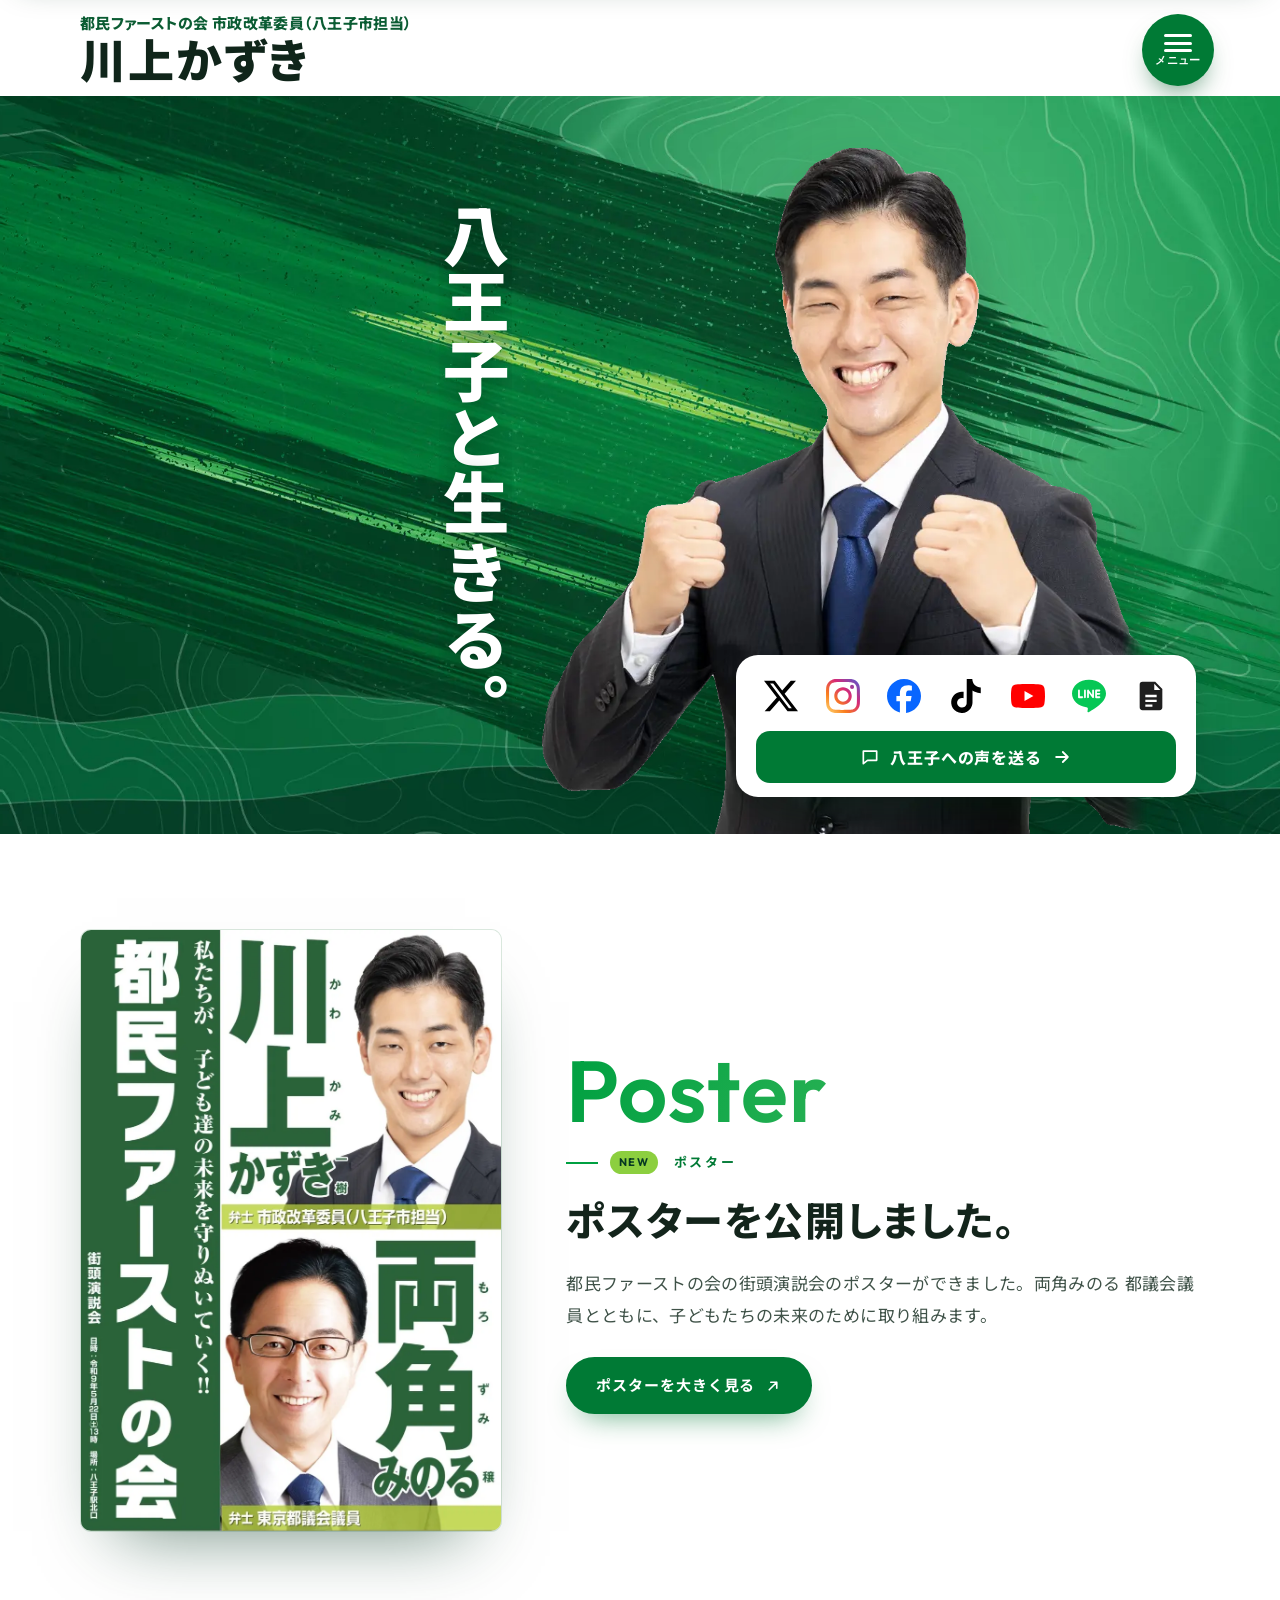
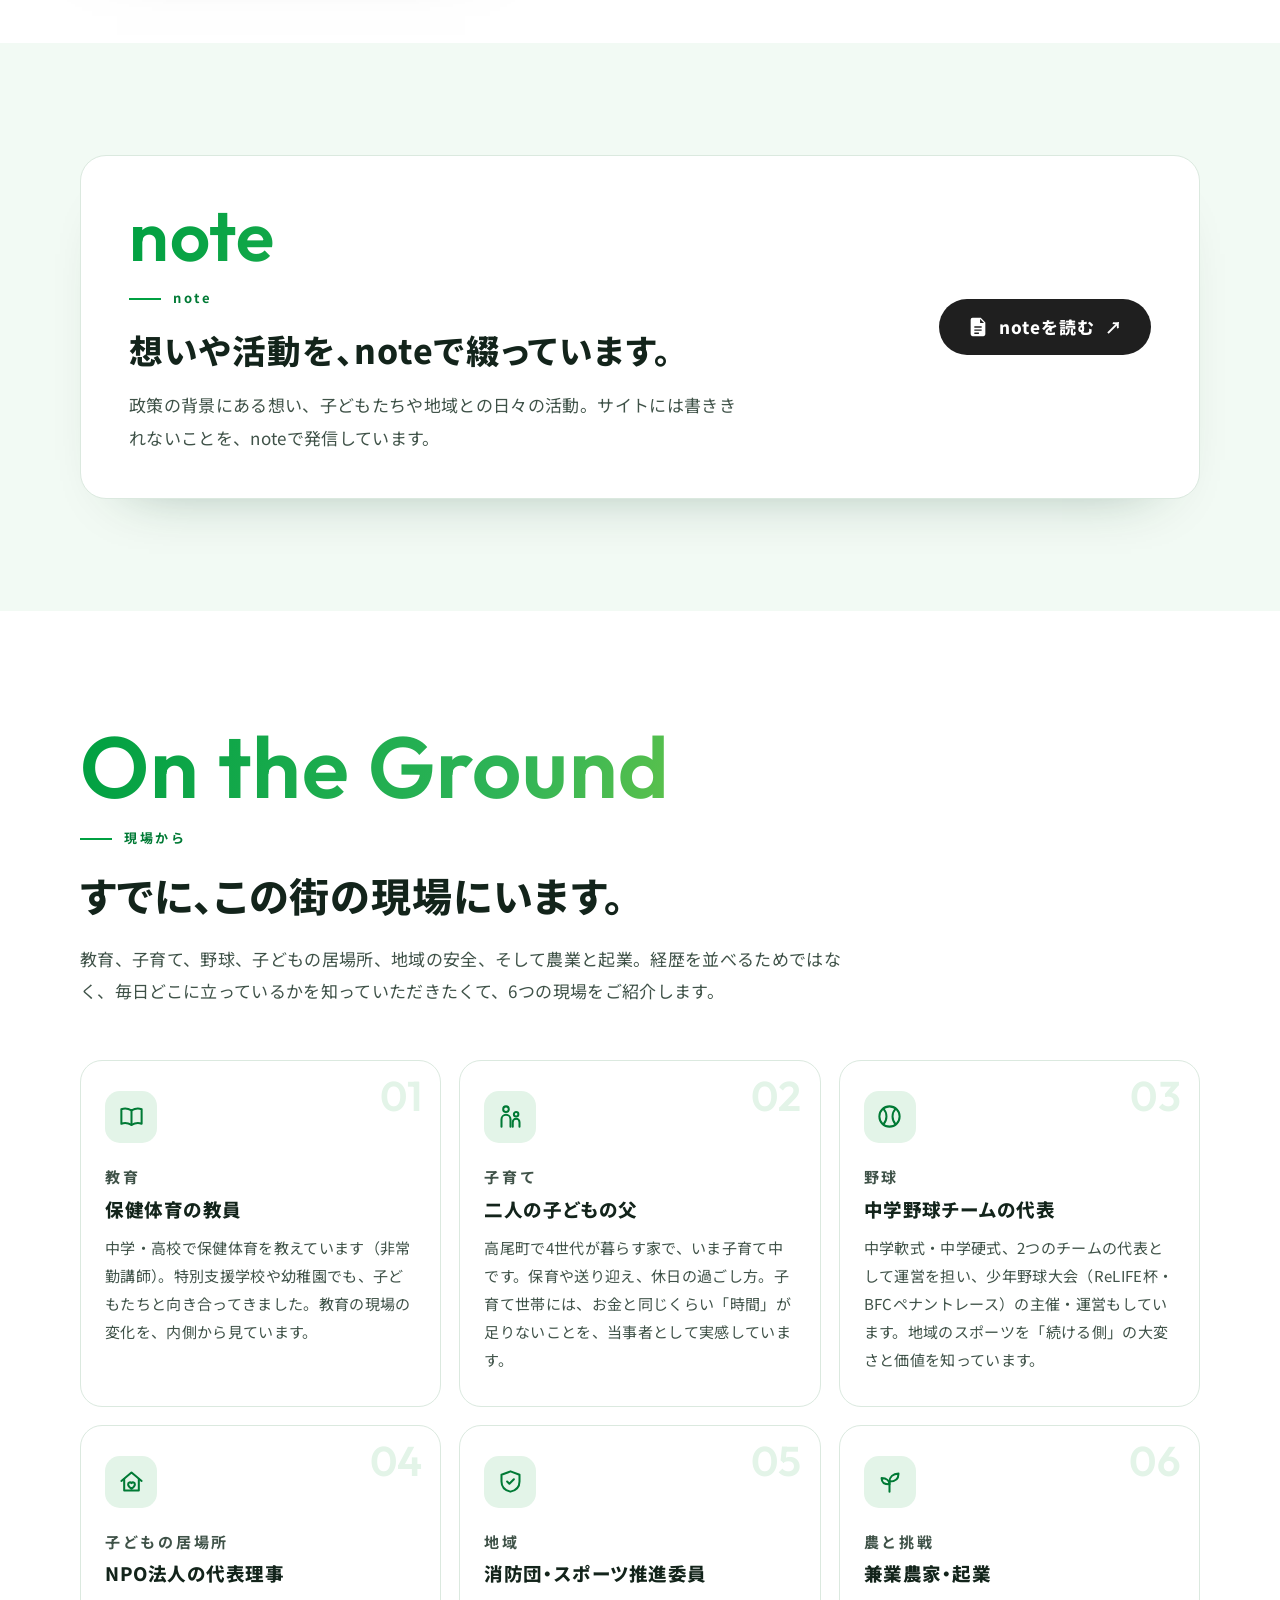
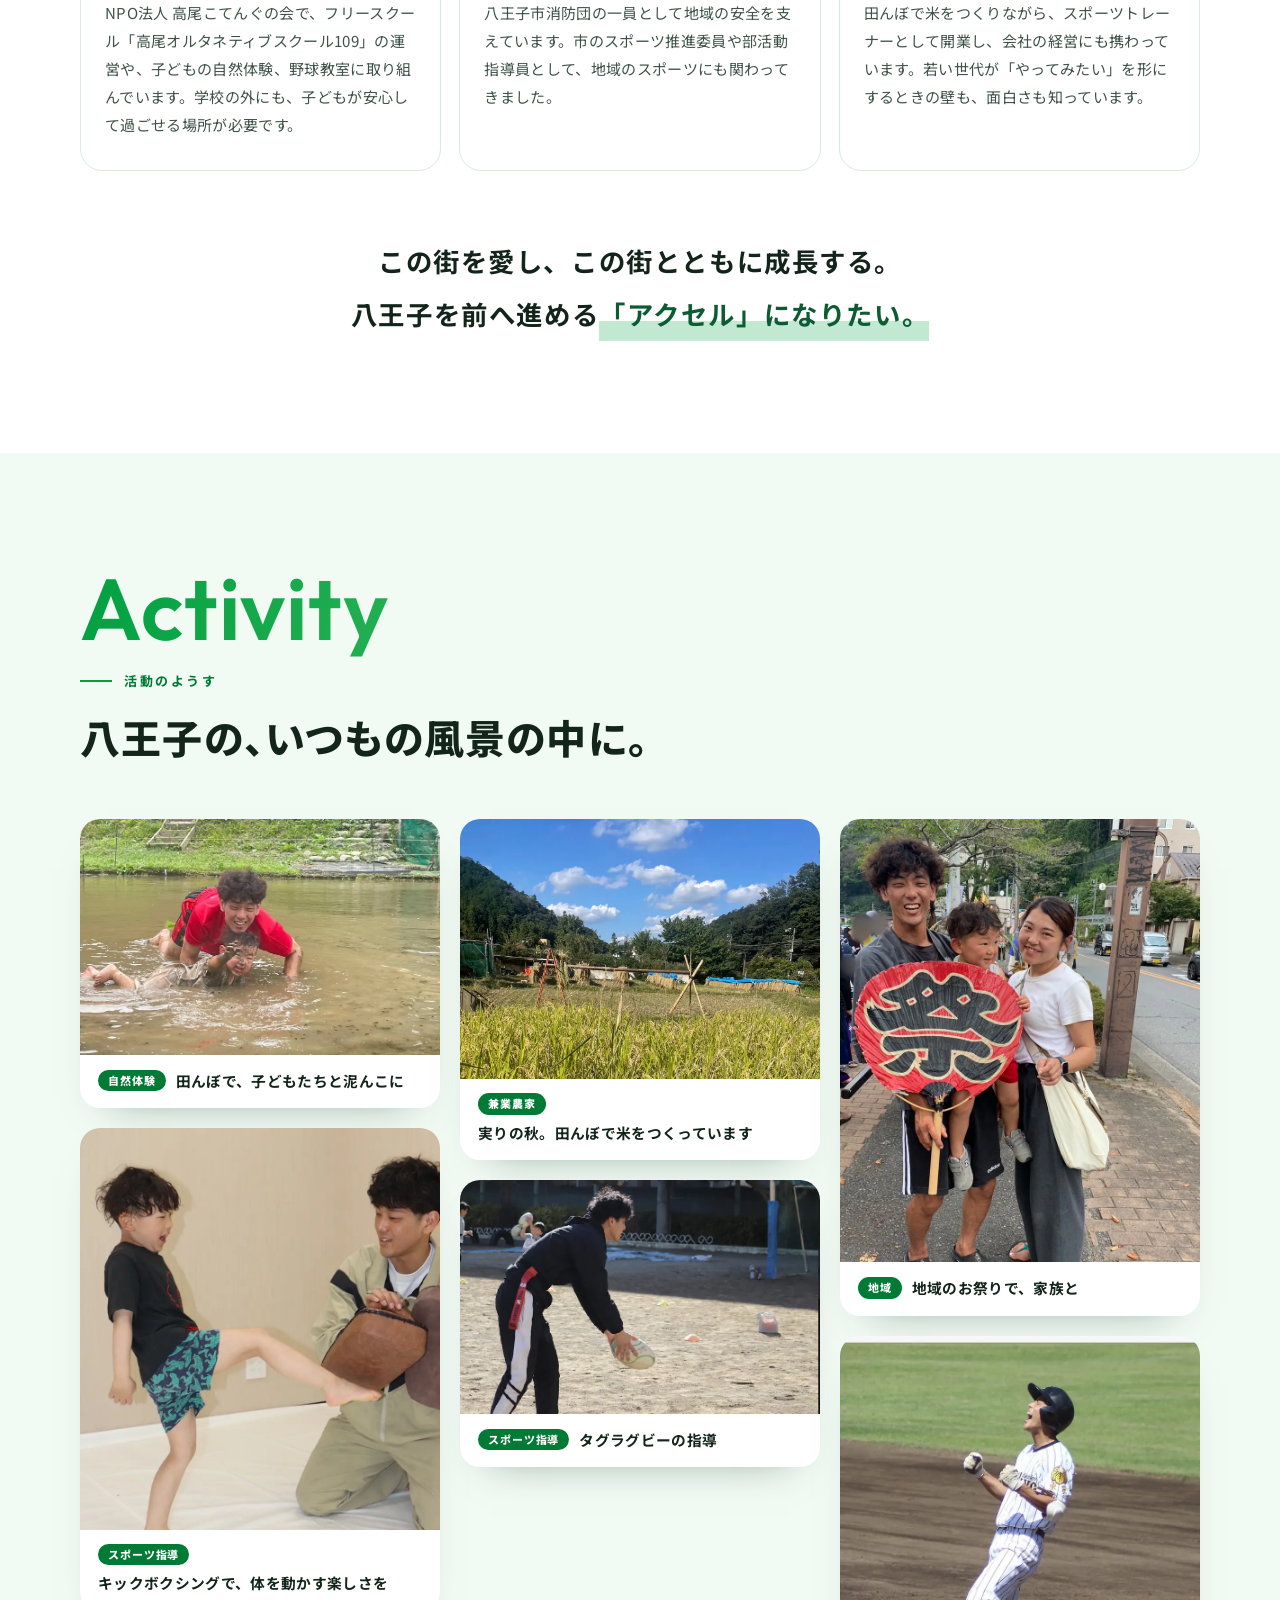
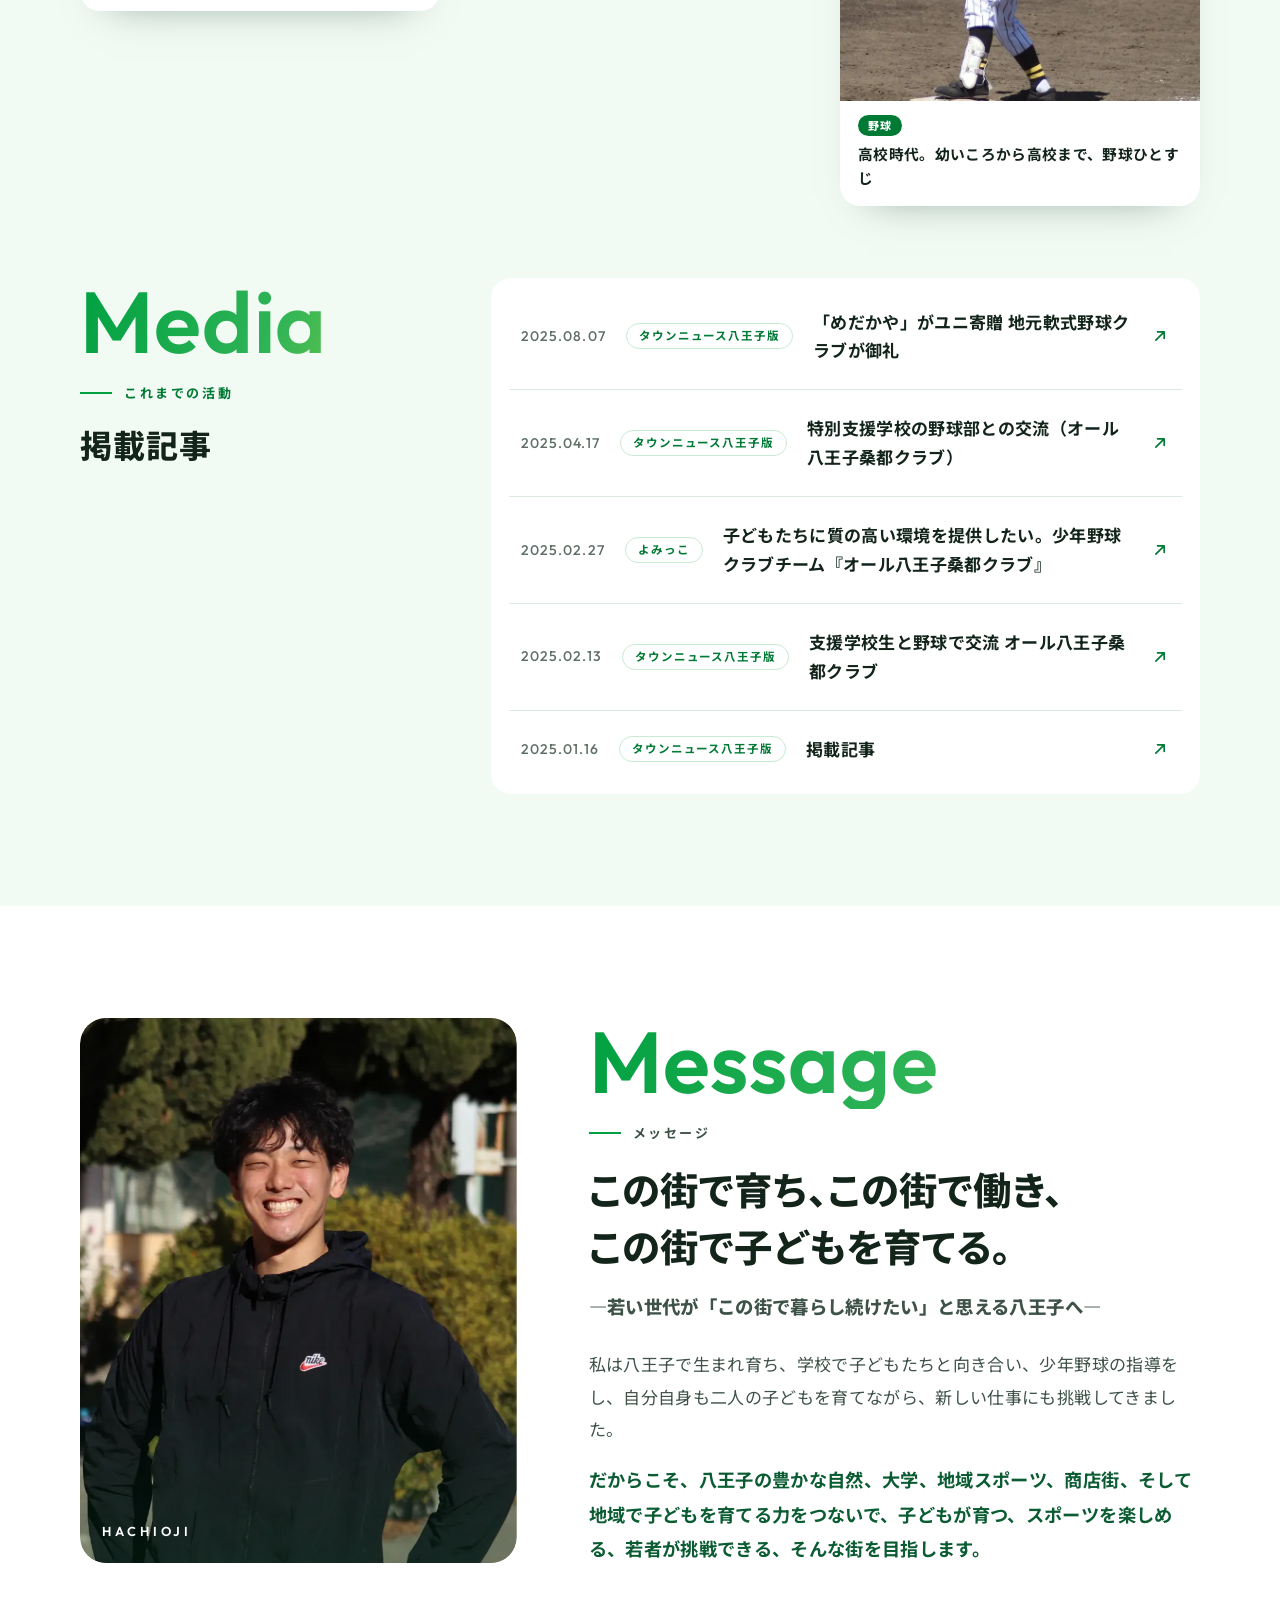
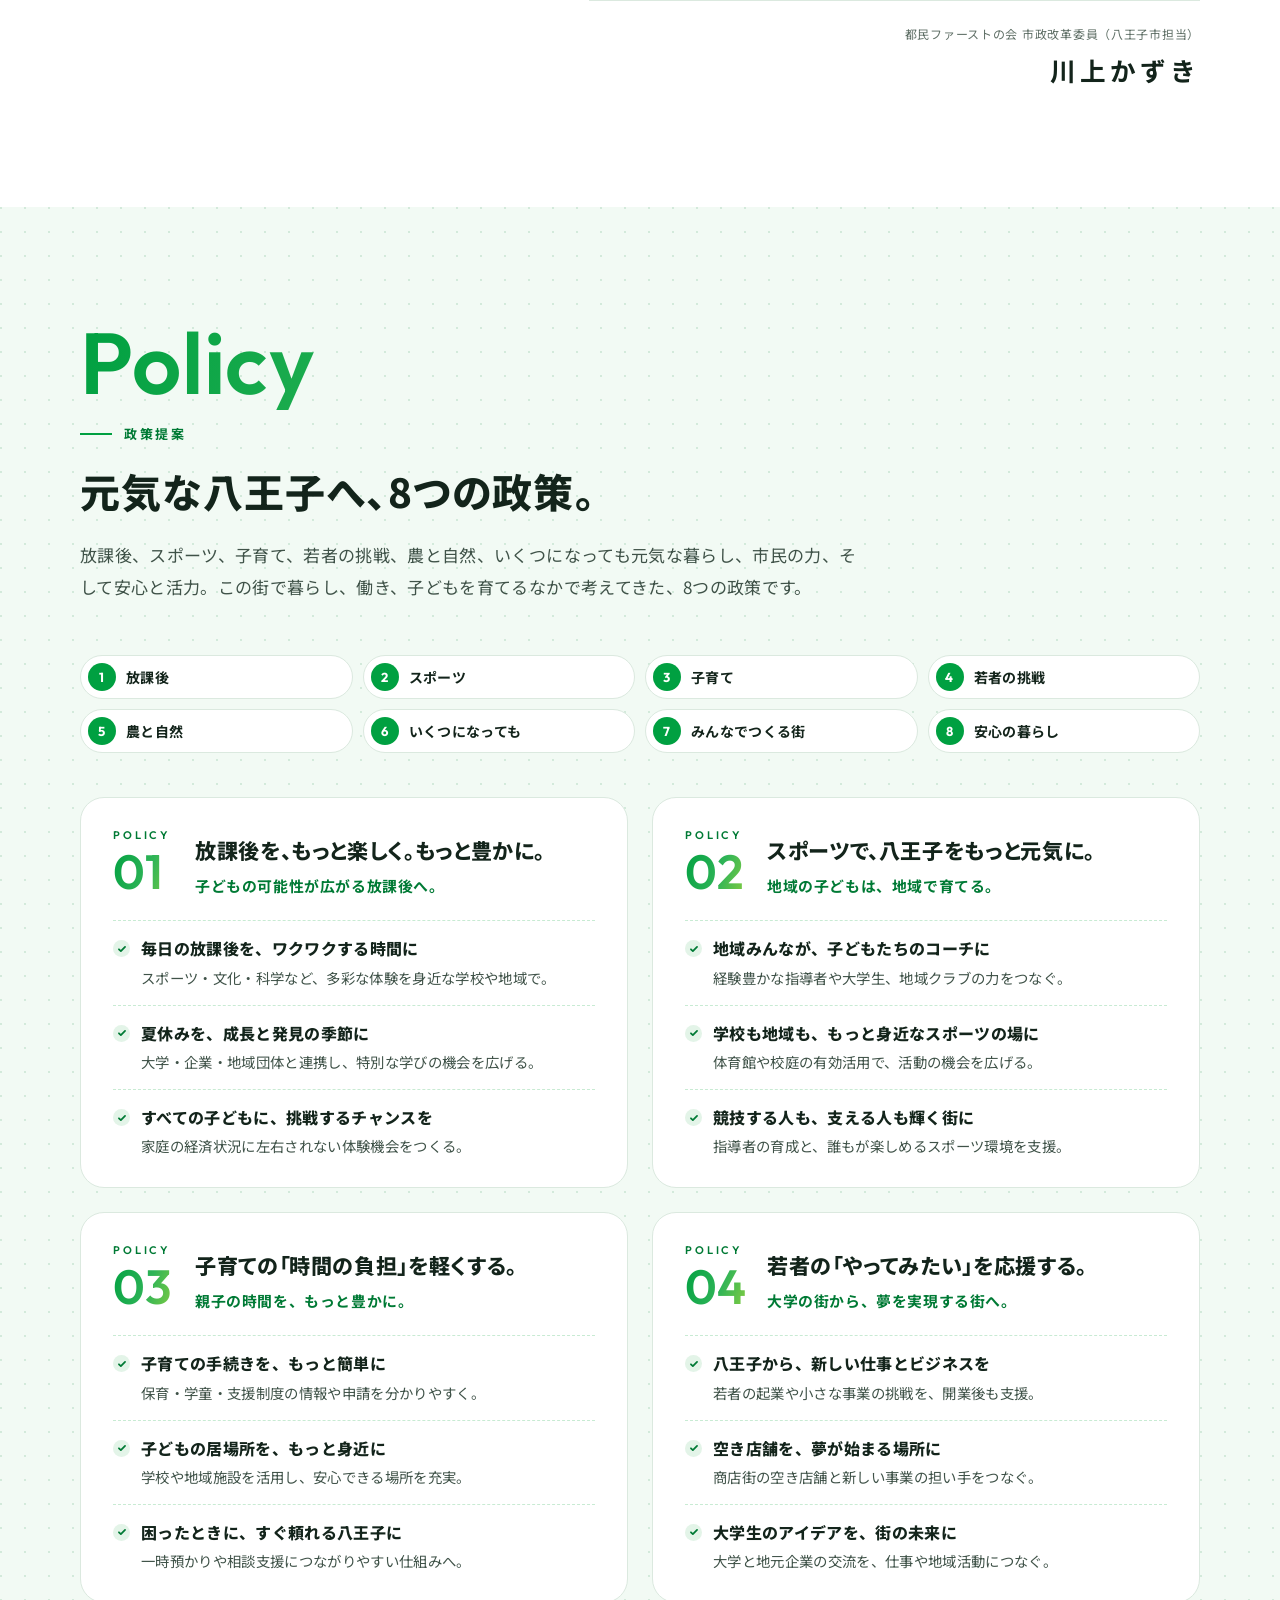
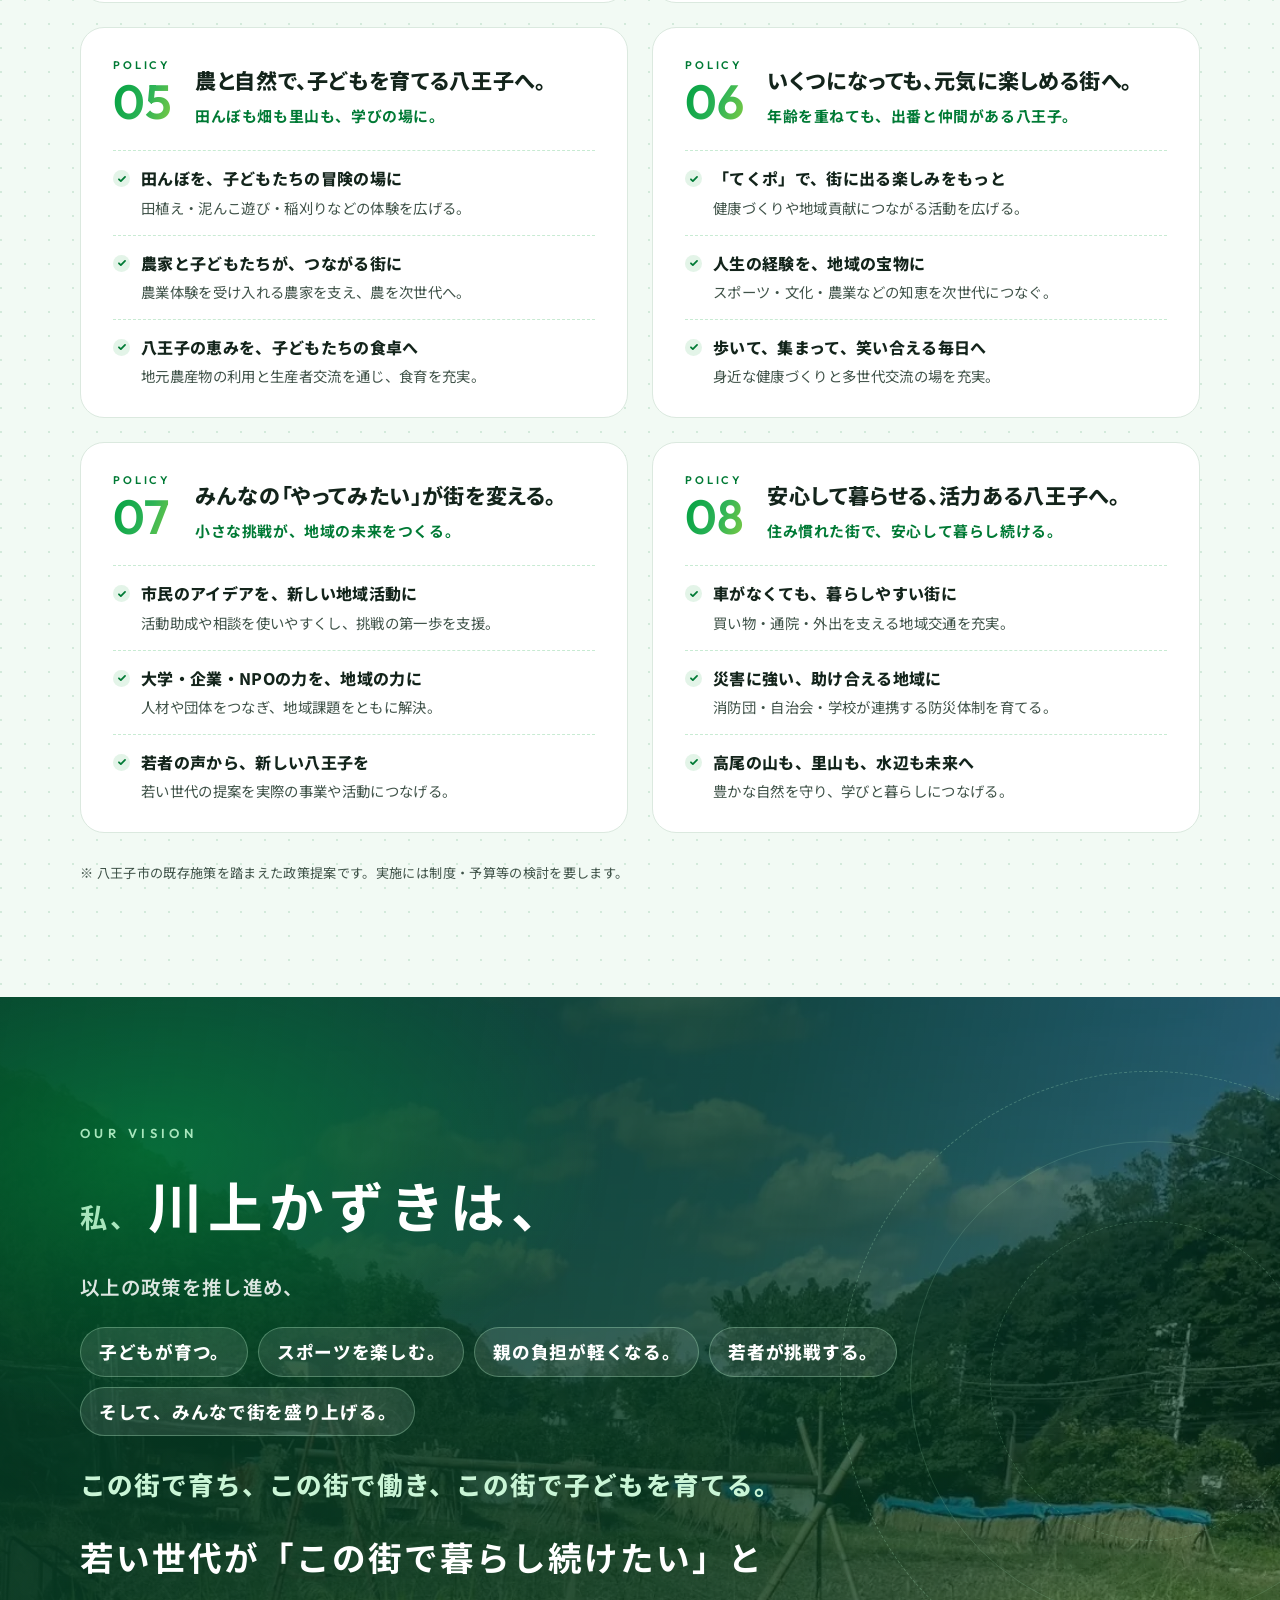
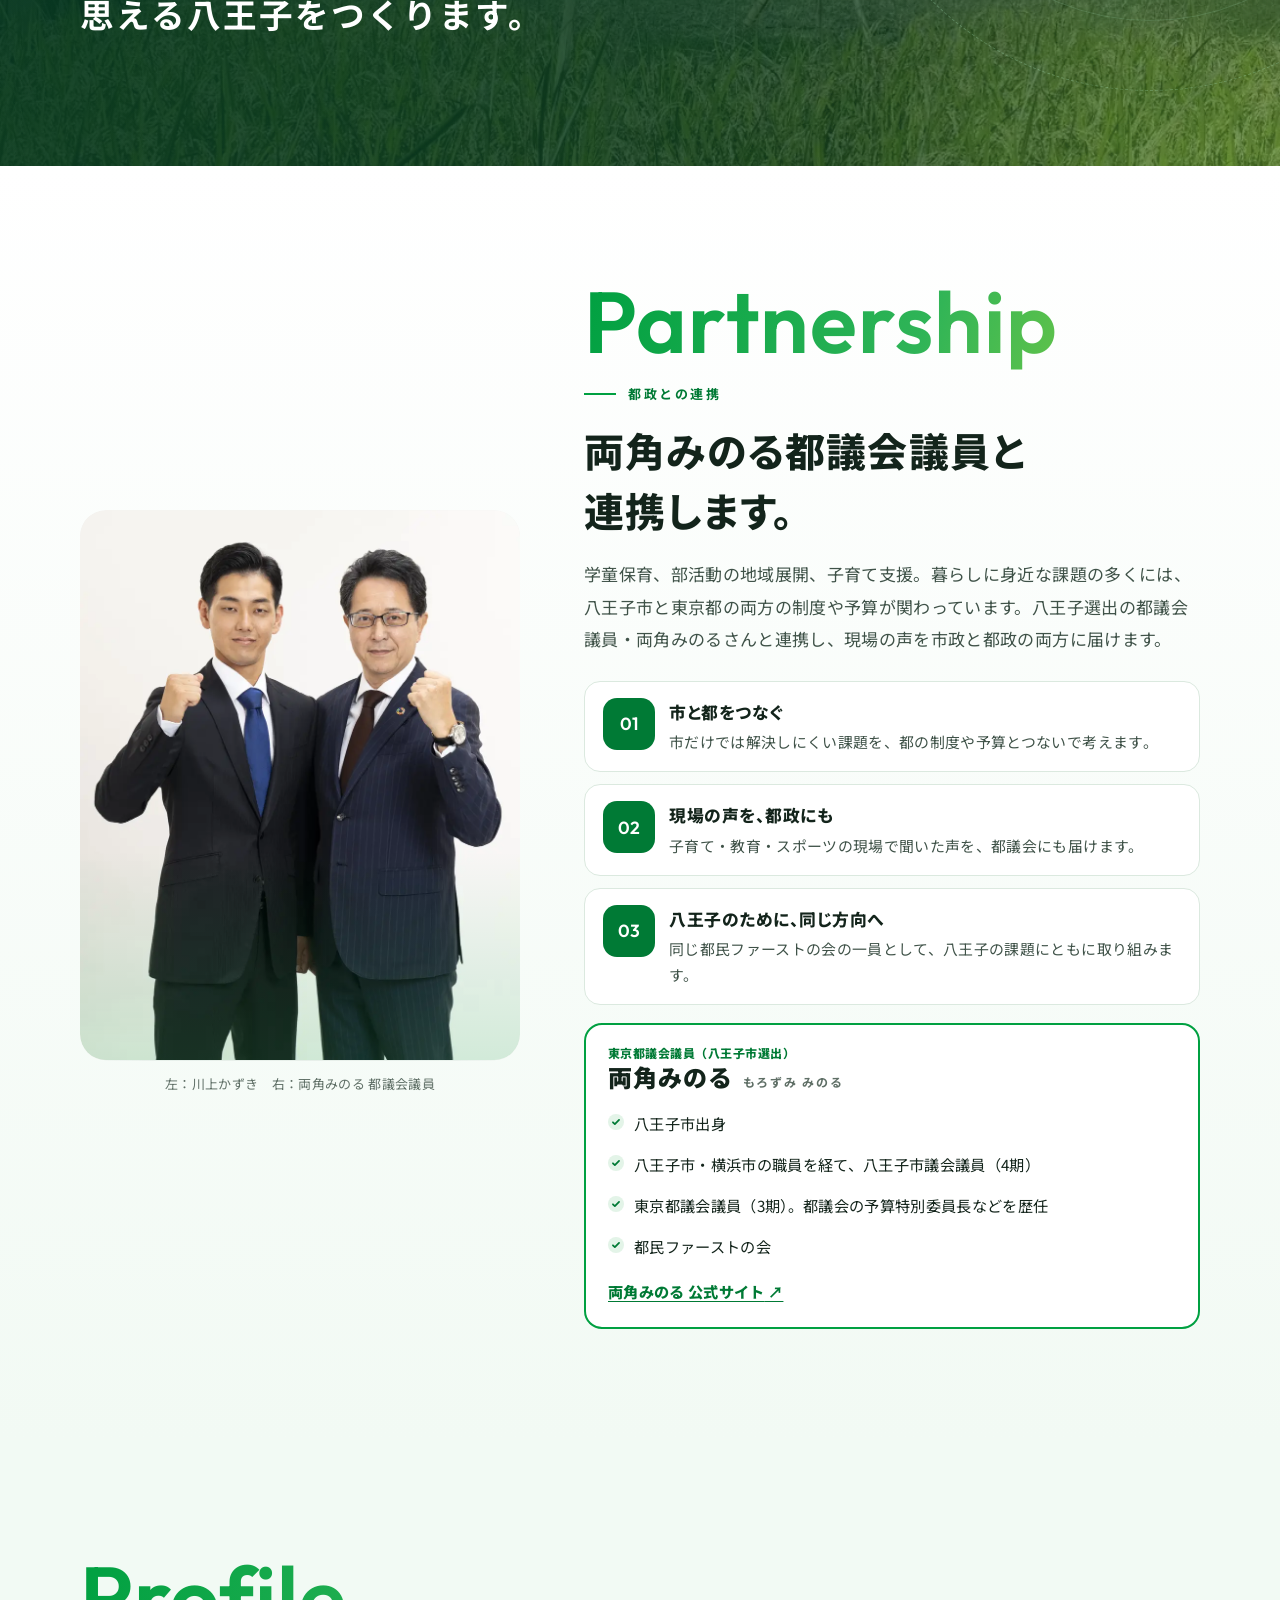
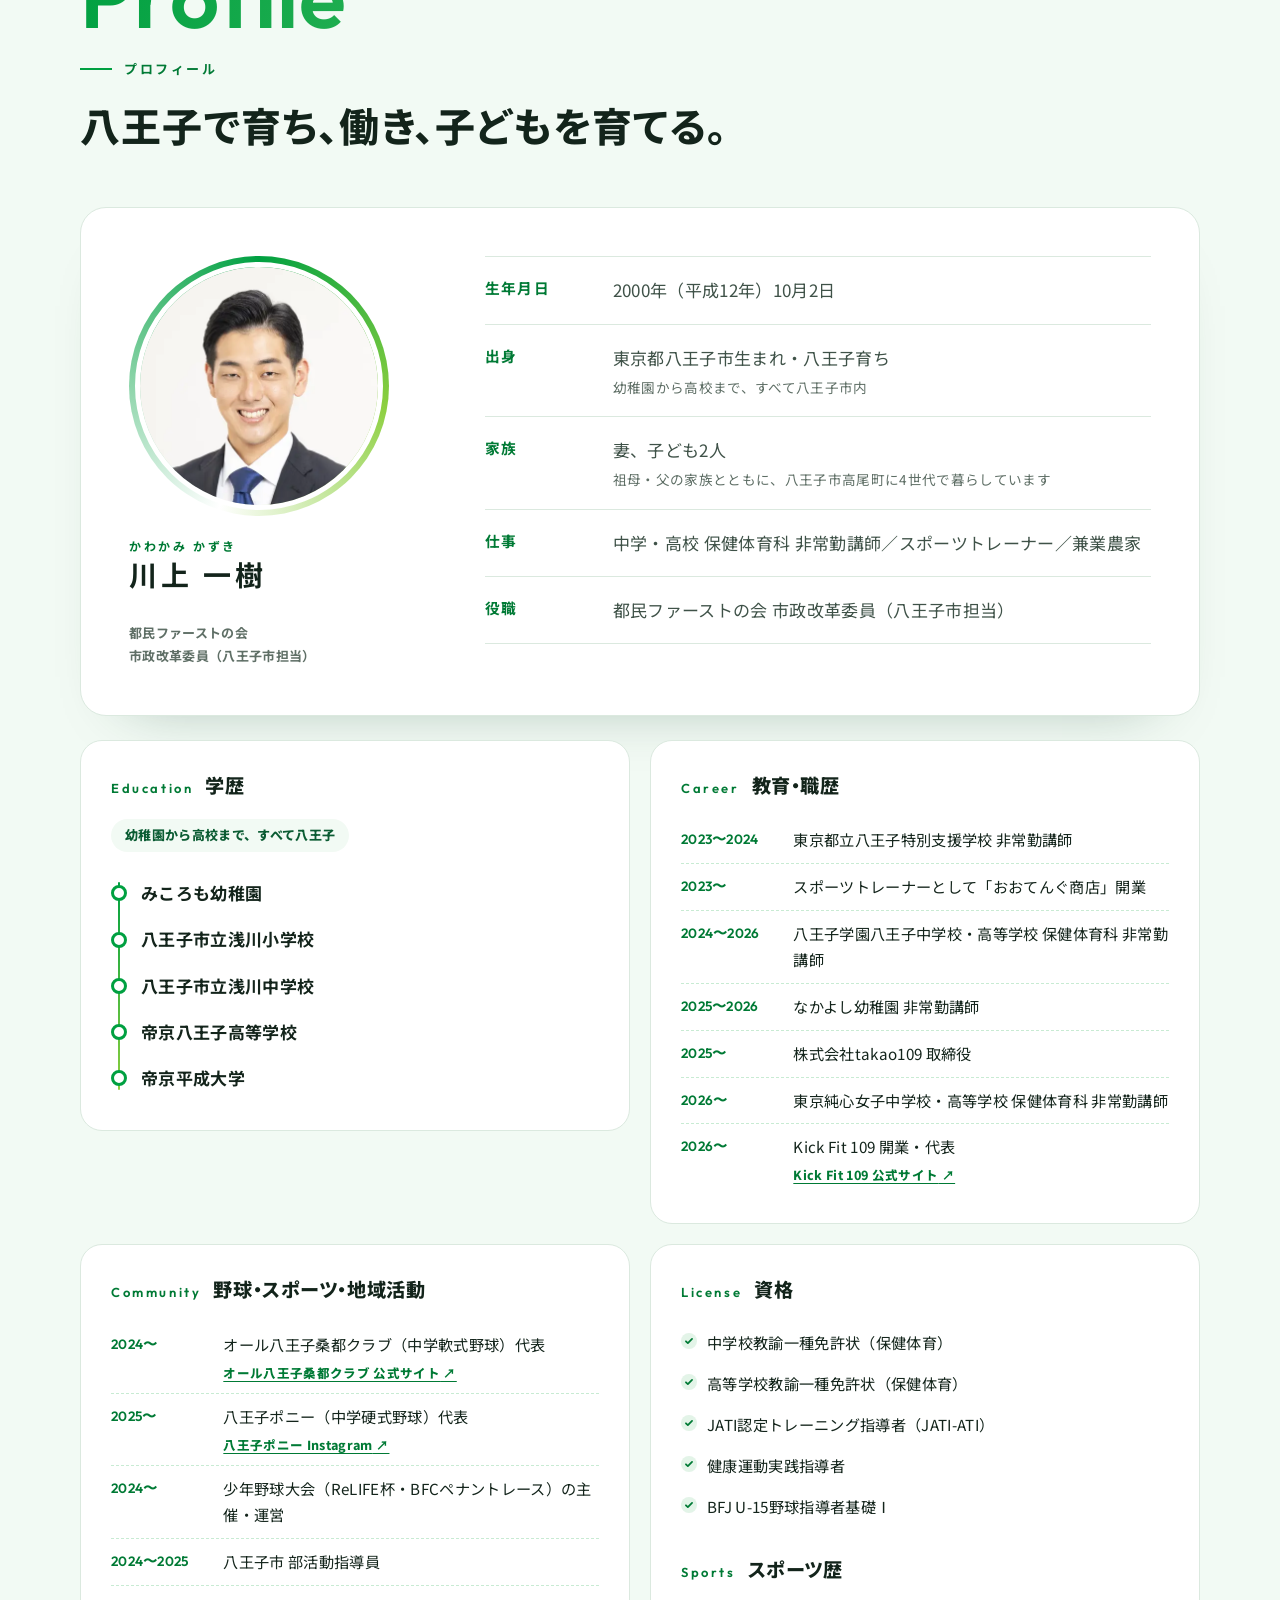
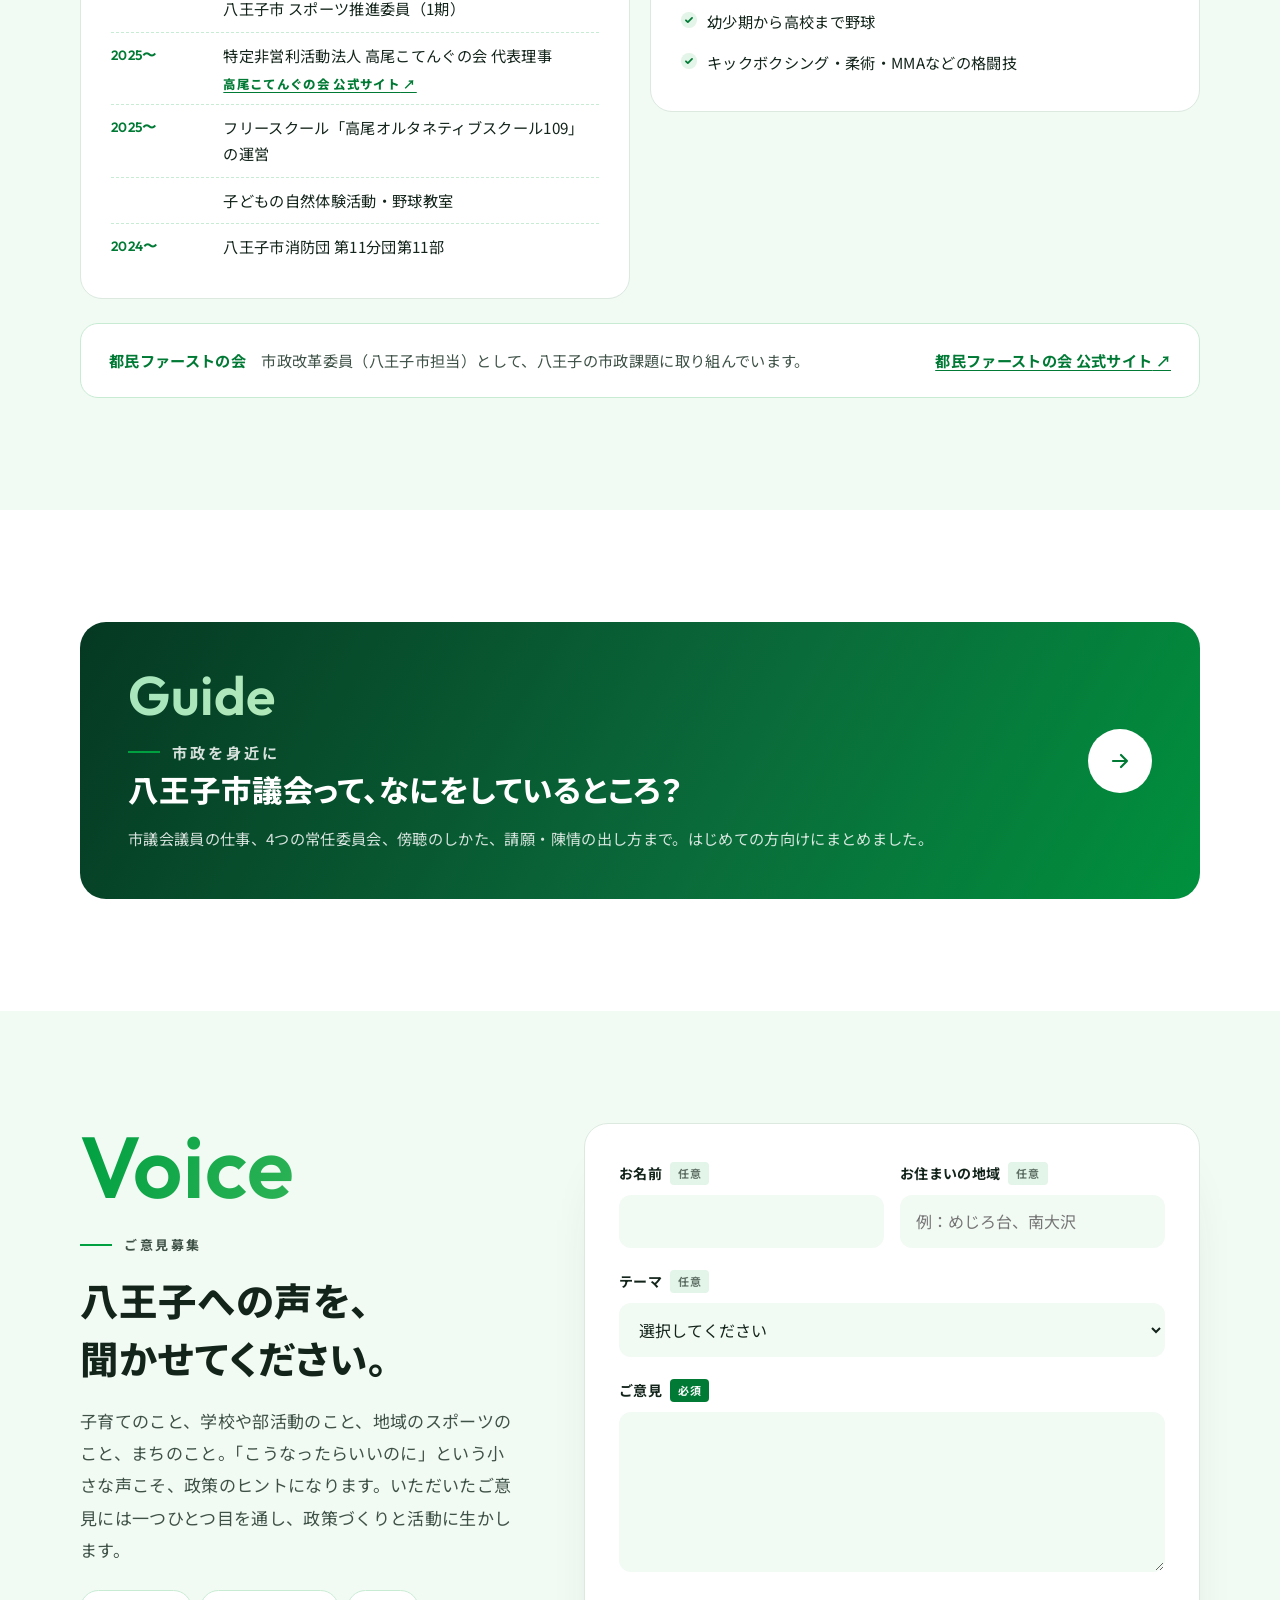
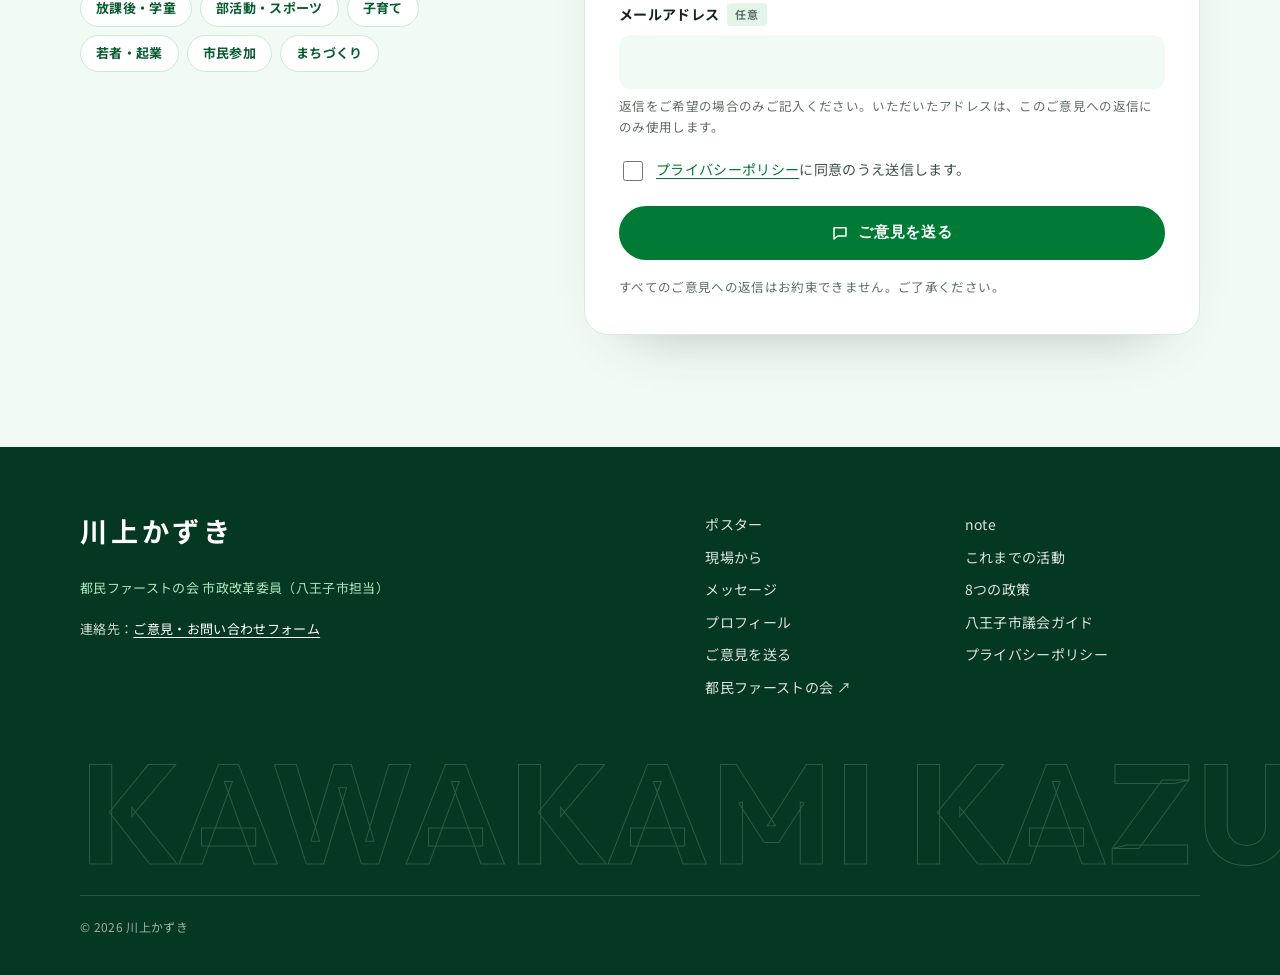
==== commit 7f462fe1: "政策を「元気な八王子へ 8つの政策」に差し替え - 政策セクションを政策提案シートの8本（見出し＋取り組み3つ）に更新し、注記を追加 - 政策カードを2列のコンパクトなデザインに変更（スマホは1列、文" ====
--- a/kawakami/index.html
+++ b/kawakami/index.html
@@ -5,7 +5,7 @@
 <meta name="viewport" content="width=device-width, initial-scale=1">
 <script>document.documentElement.classList.add('js');setTimeout(function(){document.documentElement.classList.add('loaded')},2500)</script>
 <title>川上かずき｜八王子と生きる。都民ファーストの会 八王子 市政改革委員</title>
-<meta name="description" content="八王子生まれ・八王子育ち、高尾町に4世代で暮らす川上かずき（都民ファーストの会 市政改革委員・八王子市担当）。中学・高校の保健体育講師、中学野球チームの代表、二児の父。放課後、スポーツ、子育ての時間、若者の挑戦、市民の力。八王子の未来をつくる5つの政策。">
+<meta name="description" content="八王子生まれ・八王子育ち、高尾町に4世代で暮らす川上かずき（都民ファーストの会 市政改革委員・八王子市担当）。中学・高校の保健体育講師、中学野球チームの代表、二児の父。放課後、スポーツ、子育て、若者の挑戦、農と自然、安心の暮らし。元気な八王子へ、8つの政策。">
 <link rel="canonical" href="https://kawakami-kazuki.netlify.app/">
 <meta name="theme-color" content="#00a041">
 
@@ -13,7 +13,7 @@
 <meta property="og:locale" content="ja_JP">
 <meta property="og:site_name" content="川上かずき 公式サイト">
 <meta property="og:title" content="川上かずき｜八王子と生きる。">
-<meta property="og:description" content="都民ファーストの会 市政改革委員（八王子市担当）。この街で育ち、この街で働き、この街で子どもを育てる。5つの政策をご紹介します。">
+<meta property="og:description" content="都民ファーストの会 市政改革委員（八王子市担当）。この街で育ち、この街で働き、この街で子どもを育てる。元気な八王子へ、8つの政策をご紹介します。">
 <meta property="og:url" content="https://kawakami-kazuki.netlify.app/">
 <meta property="og:image" content="https://kawakami-kazuki.netlify.app/og-image.jpg">
 <meta property="og:image:width" content="1200">
@@ -69,7 +69,7 @@
         "https://note.com/kazudred"
       ],
       "description": "八王子生まれ・八王子育ち。八王子市高尾町に4世代で暮らす。中学・高校の保健体育講師、中学野球チームの代表、NPO法人高尾こてんぐの会 代表理事、八王子市消防団員、兼業農家、二児の父。都民ファーストの会 市政改革委員（八王子市担当）。",
-      "knowsAbout": ["八王子市政", "子育て支援", "放課後の居場所", "学童保育", "部活動の地域展開", "地域スポーツ", "中学野球", "フリースクール", "子どもの自然体験", "若者の起業支援", "市民参加"]
+      "knowsAbout": ["八王子市政", "子育て支援", "放課後の居場所", "学童保育", "部活動の地域展開", "地域スポーツ", "中学野球", "フリースクール", "子どもの自然体験", "若者の起業支援", "農業体験・食育", "健康づくり", "市民参加", "地域交通", "防災"]
     },
     {
       "@type": "WebSite",
@@ -136,7 +136,7 @@
       <li><a href="#activity"><span class="menu-en">Activity</span>活動のようす</a></li>
       <li><a href="#media"><span class="menu-en">Media</span>これまでの活動・掲載記事</a></li>
       <li><a href="#message"><span class="menu-en">Message</span>メッセージ</a></li>
-      <li><a href="#policy"><span class="menu-en">Policy</span>5つの政策</a></li>
+      <li><a href="#policy"><span class="menu-en">Policy</span>8つの政策</a></li>
       <li><a href="#partner"><span class="menu-en">Partnership</span>都政との連携</a></li>
       <li><a href="#profile"><span class="menu-en">Profile</span>プロフィール</a></li>
       <li><a href="gikai/"><span class="menu-en">Guide</span>八王子市議会ガイド</a></li>
@@ -414,22 +414,25 @@
   </div>
 </section>
 
-<!-- ===== 5つの政策 ===== -->
+<!-- ===== 8つの政策 ===== -->
 <section class="section section-dots" id="policy" aria-labelledby="policy-title">
   <div class="wrap">
     <div class="section-head reveal">
       <span class="en" aria-hidden="true">Policy</span>
-      <p class="eyebrow">5つの政策</p>
-      <h2 id="policy-title" class="phr"><span>若い世代が</span><span>「この街で</span><span>暮らし続けたい」と</span><span>思える八王子へ</span></h2>
-      <p class="lead">放課後、スポーツ、子育ての時間、若者の挑戦、そして市民の力。自分が毎日立っている現場から語れることに絞った、5つの政策です。</p>
+      <p class="eyebrow">政策提案</p>
+      <h2 id="policy-title" class="phr"><span>元気な八王子へ、</span><span>8つの政策。</span></h2>
+      <p class="lead">放課後、スポーツ、子育て、若者の挑戦、農と自然、いくつになっても元気な暮らし、市民の力、そして安心と活力。この街で暮らし、働き、子どもを育てるなかで考えてきた、8つの政策です。</p>
     </div>
 
     <ol class="policy-index reveal" aria-label="政策一覧">
       <li><a href="#policy-1"><b>1</b>放課後</a></li>
-      <li><a href="#policy-2"><b>2</b>スポーツ・部活動</a></li>
-      <li><a href="#policy-3"><b>3</b>子育ての時間</a></li>
+      <li><a href="#policy-2"><b>2</b>スポーツ</a></li>
+      <li><a href="#policy-3"><b>3</b>子育て</a></li>
       <li><a href="#policy-4"><b>4</b>若者の挑戦</a></li>
-      <li><a href="#policy-5"><b>5</b>みんなでつくる街</a></li>
+      <li><a href="#policy-5"><b>5</b>農と自然</a></li>
+      <li><a href="#policy-6"><b>6</b>いくつになっても</a></li>
+      <li><a href="#policy-7"><b>7</b>みんなでつくる街</a></li>
+      <li><a href="#policy-8"><b>8</b>安心の暮らし</a></li>
     </ol>
 
     <div class="policy-grid" data-stagger>
@@ -438,107 +441,116 @@
           <span class="policy-no" aria-hidden="true"><small>POLICY</small><b>01</b></span>
           <div>
             <h3 class="policy-title phr" id="policy-1-title"><span class="sr-only">政策1　</span><span>放課後を、</span><span>もっと楽しく。</span><span>もっと豊かに。</span></h3>
-            <p class="policy-sub">「預かる」だけではない、八王子の放課後へ</p>
+            <p class="policy-sub phr"><span>子どもの可能性が広がる</span><span>放課後へ。</span></p>
           </div>
         </header>
-        <p class="policy-lead">共働き世帯が増える中、学童保育や放課後の居場所へのニーズはますます高まっています。一方で、これからは単に子どもを「預かる場所」を増やすだけでなく、スポーツや文化、学びなど、子どもがさまざまな経験をできる環境を地域全体でつくることが必要です。八王子市では学童保育所と放課後子ども教室の連携を進めていますが、次の一歩として、学校、大学、スポーツ団体、文化団体、地域人材をつなぎ、放課後を子どもたちの「体験の時間」に変えます。</p>
-        <ol class="policy-items">
-          <li><h4>放課後を「子どものゴールデンタイム」に</h4><p>放課後子ども教室などを活用し、野球、サッカー、ダンス、格闘技、文化・芸術、科学、自然体験など、多様なプログラムを地域の大人や大学生と一緒に提供します。</p></li>
-          <li><h4>学童の待機児童ゼロ＋質の向上</h4><p>学童の定員拡大だけでなく、学校施設や公共施設、民間施設なども活用し、身近な地域で安心して過ごせる居場所を増やします。</p></li>
-          <li><h4>子どもの「体験格差」をなくす</h4><p>家庭の所得に左右されず、スポーツや文化活動に参加できるよう、経済的に厳しい家庭の参加費・用具費などを支援します。</p></li>
-        </ol>
-        <div class="policy-note">
-          <p class="policy-note-label">現場から</p>
-          <p>スポーツや習い事は、道具代や送り迎えの負担で「始める前」にあきらめてしまうことがあります。野球チームの運営や野球教室、自然体験活動の現場で、その入口の壁を低くしたいと感じてきました。</p>
-        </div>
-        <ul class="policy-tags" aria-label="関連分野"><li>子育て</li><li>教育</li><li>放課後の居場所</li></ul>
+        <ul class="policy-items">
+          <li><h4 class="phr"><span>毎日の放課後を、</span><span>ワクワクする時間に</span></h4><p>スポーツ・文化・科学など、多彩な体験を身近な学校や地域で。</p></li>
+          <li><h4 class="phr"><span>夏休みを、</span><span>成長と発見の季節に</span></h4><p>大学・企業・地域団体と連携し、特別な学びの機会を広げる。</p></li>
+          <li><h4 class="phr"><span>すべての子どもに、</span><span>挑戦するチャンスを</span></h4><p>家庭の経済状況に左右されない体験機会をつくる。</p></li>
+        </ul>
       </article>
-
       <article class="policy reveal" id="policy-2" aria-labelledby="policy-2-title">
         <header class="policy-head">
           <span class="policy-no" aria-hidden="true"><small>POLICY</small><b>02</b></span>
           <div>
             <h3 class="policy-title phr" id="policy-2-title"><span class="sr-only">政策2　</span><span>スポーツで、</span><span>八王子を</span><span>もっと元気に。</span></h3>
-            <p class="policy-sub">「地域の子どもは地域で育てる」を本当に実現する</p>
+            <p class="policy-sub phr"><span>地域の子どもは、</span><span>地域で育てる。</span></p>
           </div>
         </header>
-        <p class="policy-lead">八王子市では2026年度末に向け、学校部活動の再編と地域活動への展開を進めています。大切なのは、部活動を単に縮小することではありません。子どもがやりたいスポーツを続けられる、新しい地域スポーツの仕組みに変えます。</p>
-        <ol class="policy-items">
-          <li><h4>地域の指導者を育てる</h4><p>指導者資格の取得費用、研修、保険、謝礼などを支援し、会社員や学生、競技経験者が地域スポーツに参加しやすい仕組みをつくります。</p></li>
-          <li><h4>学校体育館・校庭をもっと地域に</h4><p>学校施設開放をさらに使いやすくし、AIの活用などで空き時間・施設情報を分かりやすく「見える化」。子どもから大人まで、身近な場所でスポーツができる環境を広げます。</p></li>
-          <li><h4>「見る・する・支える」で、八王子をスポーツを楽しむ街に</h4><p>プロ・トップアスリート、地元スポーツ団体、商店街などと連携したスポーツイベントを開催。スポーツを競技だけでなく、地域交流と街のにぎわいにつなげます。</p></li>
-        </ol>
-        <div class="policy-note">
-          <p class="policy-note-label">現場から</p>
-          <p>八王子市の部活動指導員として、部活動の地域展開（地域移行）の現場に立ってきました。受け皿となる地域の指導者の多くはボランティアです。指導者が安心して続けられる仕組みがなければ、子どもたちの活動の場は守れません。</p>
-        </div>
-        <ul class="policy-tags" aria-label="関連分野"><li>スポーツ</li><li>部活動</li><li>教育</li></ul>
+        <ul class="policy-items">
+          <li><h4 class="phr"><span>地域みんなが、</span><span>子どもたちのコーチに</span></h4><p>経験豊かな指導者や大学生、地域クラブの力をつなぐ。</p></li>
+          <li><h4 class="phr"><span>学校も地域も、</span><span>もっと身近なスポーツの場に</span></h4><p>体育館や校庭の有効活用で、活動の機会を広げる。</p></li>
+          <li><h4 class="phr"><span>競技する人も、</span><span>支える人も輝く街に</span></h4><p>指導者の育成と、誰もが楽しめるスポーツ環境を支援。</p></li>
+        </ul>
       </article>
-
       <article class="policy reveal" id="policy-3" aria-labelledby="policy-3-title">
         <header class="policy-head">
           <span class="policy-no" aria-hidden="true"><small>POLICY</small><b>03</b></span>
           <div>
             <h3 class="policy-title phr" id="policy-3-title"><span class="sr-only">政策3　</span><span>子育ての</span><span>「時間の負担」を</span><span>軽くする。</span></h3>
-            <p class="policy-sub">子育てするなら八王子、と言われる街へ</p>
+            <p class="policy-sub phr"><span>親子の時間を、</span><span>もっと豊かに。</span></p>
           </div>
         </header>
-        <p class="policy-lead">子育て世帯に必要なのは、経済支援だけではありません。仕事が終わってからの習い事への送迎、夕食、家事。子育て世代の「時間が足りない」を、街の仕組みで支えます。</p>
-        <ol class="policy-items">
-          <li><h4>「送迎しなくても体験できる」放課後へ</h4><p>学校や身近な公共施設でスポーツ・文化・学習プログラムを提供し、親がいくつもの習い事を送迎しなくても、子どもがさまざまな経験をできる環境をつくります。</p></li>
-          <li><h4>子育てサービスをワンストップに</h4><p>国・都・市の支援制度、学童、子どもの居場所、イベントなどをスマートフォンから簡単に探し、申請・予約につながる仕組みを充実します。</p></li>
-          <li><h4>「八王子だからできる」自然体験を子どもたちへ</h4><p>高尾山や里山など八王子の豊かな自然を生かし、自然・スポーツ・農業などの体験機会を増やします。</p></li>
-          <li><h4>多子世帯・ひとり親などへの体験支援</h4><p>給食費や教育費だけでなく、スポーツ、文化、自然体験など「子どもの経験」にかかる負担についても、支援を充実します。</p></li>
-        </ol>
-        <div class="policy-note">
-          <p class="policy-note-label">現場から</p>
-          <p>二人の子の父として、いちばん足りないと感じるのは「時間」です。調べる・申し込む・送り迎えする時間を減らすことも、立派な子育て支援だと考えています。</p>
-        </div>
-        <ul class="policy-tags" aria-label="関連分野"><li>子育て</li><li>学童</li><li>行政手続き</li></ul>
+        <ul class="policy-items">
+          <li><h4 class="phr"><span>子育ての手続きを、</span><span>もっと簡単に</span></h4><p>保育・学童・支援制度の情報や申請を分かりやすく。</p></li>
+          <li><h4 class="phr"><span>子どもの居場所を、</span><span>もっと身近に</span></h4><p>学校や地域施設を活用し、安心できる場所を充実。</p></li>
+          <li><h4 class="phr"><span>困ったときに、</span><span>すぐ頼れる八王子に</span></h4><p>一時預かりや相談支援につながりやすい仕組みへ。</p></li>
+        </ul>
       </article>
-
       <article class="policy reveal" id="policy-4" aria-labelledby="policy-4-title">
         <header class="policy-head">
           <span class="policy-no" aria-hidden="true"><small>POLICY</small><b>04</b></span>
           <div>
-            <h3 class="policy-title phr" id="policy-4-title"><span class="sr-only">政策4　</span><span>若者が</span><span>「やってみたい」を</span><span>実現できる街、</span><span>八王子に。</span></h3>
-            <p class="policy-sub">大学の街を「若者が残る街」へ</p>
+            <h3 class="policy-title phr" id="policy-4-title"><span class="sr-only">政策4　</span><span>若者の</span><span>「やってみたい」を</span><span>応援する。</span></h3>
+            <p class="policy-sub phr"><span>大学の街から、</span><span>夢を実現する街へ。</span></p>
           </div>
         </header>
-        <p class="policy-lead">八王子には多くの大学や学生がいる一方、若い世代が卒業後も八王子で働き、事業を始め、地域の担い手になっていく仕組みは、もっと強くできます。</p>
-        <ol class="policy-items">
-          <li><h4>20・30代の「小さな起業」を応援</h4><p>八王子市の創業支援をさらに発展させ、アイデア段階から開業、開業後まで伴走します。スタートアップだけでなく、スポーツジム、飲食店、美容、福祉、教育、クリエイターなど、地域に根差した小規模な起業も支援します。</p></li>
-          <li><h4>空き店舗×若者起業</h4><p>市が実施している空き店舗・空き家の店舗改修支援と創業支援をもっとつなぎ、飲食、美容、スポーツ、教育、福祉、ITなど、若者の「小さな起業」を街の活性化につなげます。</p></li>
-          <li><h4>大学生を「八王子の若者」に</h4><p>大学、地元企業、商店街、地域団体をつなぎ、学生が地域活動やインターン、起業などを通じて八王子と関わり、卒業後も八王子で働き、暮らすきっかけを増やします。</p></li>
-        </ol>
-        <div class="policy-note">
-          <p class="policy-note-label">現場から</p>
-          <p>自分自身、スポーツトレーナーとして開業し、会社の経営にも携わっています。小さく始める人が気軽に相談でき、地域とつながれる仕組みがあれば、この街で挑戦する若者はもっと増えるはずです。</p>
-        </div>
-        <ul class="policy-tags" aria-label="関連分野"><li>若者</li><li>起業支援</li><li>まちづくり</li></ul>
+        <ul class="policy-items">
+          <li><h4 class="phr"><span>八王子から、</span><span>新しい仕事とビジネスを</span></h4><p>若者の起業や小さな事業の挑戦を、開業後も支援。</p></li>
+          <li><h4 class="phr"><span>空き店舗を、</span><span>夢が始まる場所に</span></h4><p>商店街の空き店舗と新しい事業の担い手をつなぐ。</p></li>
+          <li><h4 class="phr"><span>大学生のアイデアを、</span><span>街の未来に</span></h4><p>大学と地元企業の交流を、仕事や地域活動につなぐ。</p></li>
+        </ul>
       </article>
-
       <article class="policy reveal" id="policy-5" aria-labelledby="policy-5-title">
         <header class="policy-head">
           <span class="policy-no" aria-hidden="true"><small>POLICY</small><b>05</b></span>
           <div>
-            <h3 class="policy-title phr" id="policy-5-title"><span class="sr-only">政策5　</span><span>みんなの</span><span>「やってみたい」が</span><span>街を変える</span><span>八王子へ。</span></h3>
-            <p class="policy-sub">行政だけで街をつくらない</p>
+            <h3 class="policy-title phr" id="policy-5-title"><span class="sr-only">政策5　</span><span>農と自然で、</span><span>子どもを育てる</span><span>八王子へ。</span></h3>
+            <p class="policy-sub phr"><span>田んぼも畑も里山も、</span><span>学びの場に。</span></p>
           </div>
         </header>
-        <p class="policy-lead">八王子には、子どもを教える人、スポーツを支える人、商売をする人、大学生、NPOなど、多くの地域人材がいます。その力を、もっと街づくりに生かします。</p>
-        <ol class="policy-items">
-          <li><h4>市民の「やってみたい」を小さく早く応援</h4><p>若者や地域団体、スポーツ団体などが提案する活動を、少額・簡易な手続きで支援する「はちおうじチャレンジ」を創設します。</p></li>
-          <li><h4>大学・企業・NPO・地域をつなぐ</h4><p>八王子の強みである大学・企業・市民活動のネットワークを、子どもの居場所、スポーツ、商店街の活性化など、具体的な地域課題の解決につなげます。</p></li>
-          <li><h4>若者が街づくりの当事者になる</h4><p>若者自身が市の政策や地域課題について提案し、その一部を実際に事業化できる「若者政策チャレンジ」を進めます。</p></li>
-        </ol>
-        <div class="policy-note">
-          <p class="policy-note-label">現場から</p>
-          <p>野球チームもNPOの活動も、行政の仕組みだけでは成り立たず、地域の人の「やってみよう」に支えられています。その力を、街づくりの真ん中に置きたいと考えています。</p>
-        </div>
-        <ul class="policy-tags" aria-label="関連分野"><li>市民参加</li><li>大学・NPO連携</li><li>若者</li></ul>
+        <ul class="policy-items">
+          <li><h4 class="phr"><span>田んぼを、</span><span>子どもたちの冒険の場に</span></h4><p>田植え・泥んこ遊び・稲刈りなどの体験を広げる。</p></li>
+          <li><h4 class="phr"><span>農家と子どもたちが、</span><span>つながる街に</span></h4><p>農業体験を受け入れる農家を支え、農を次世代へ。</p></li>
+          <li><h4 class="phr"><span>八王子の恵みを、</span><span>子どもたちの食卓へ</span></h4><p>地元農産物の利用と生産者交流を通じ、食育を充実。</p></li>
+        </ul>
       </article>
-    </div>
+      <article class="policy reveal" id="policy-6" aria-labelledby="policy-6-title">
+        <header class="policy-head">
+          <span class="policy-no" aria-hidden="true"><small>POLICY</small><b>06</b></span>
+          <div>
+            <h3 class="policy-title phr" id="policy-6-title"><span class="sr-only">政策6　</span><span>いくつになっても、</span><span>元気に楽しめる</span><span>街へ。</span></h3>
+            <p class="policy-sub phr"><span>年齢を重ねても、</span><span>出番と仲間がある八王子。</span></p>
+          </div>
+        </header>
+        <ul class="policy-items">
+          <li><h4 class="phr"><span>「てくポ」で、</span><span>街に出る楽しみをもっと</span></h4><p>健康づくりや地域貢献につながる活動を広げる。</p></li>
+          <li><h4 class="phr"><span>人生の経験を、</span><span>地域の宝物に</span></h4><p>スポーツ・文化・農業などの知恵を次世代につなぐ。</p></li>
+          <li><h4 class="phr"><span>歩いて、</span><span>集まって、</span><span>笑い合える毎日へ</span></h4><p>身近な健康づくりと多世代交流の場を充実。</p></li>
+        </ul>
+      </article>
+      <article class="policy reveal" id="policy-7" aria-labelledby="policy-7-title">
+        <header class="policy-head">
+          <span class="policy-no" aria-hidden="true"><small>POLICY</small><b>07</b></span>
+          <div>
+            <h3 class="policy-title phr" id="policy-7-title"><span class="sr-only">政策7　</span><span>みんなの</span><span>「やってみたい」が</span><span>街を変える。</span></h3>
+            <p class="policy-sub phr"><span>小さな挑戦が、</span><span>地域の未来をつくる。</span></p>
+          </div>
+        </header>
+        <ul class="policy-items">
+          <li><h4 class="phr"><span>市民のアイデアを、</span><span>新しい地域活動に</span></h4><p>活動助成や相談を使いやすくし、挑戦の第一歩を支援。</p></li>
+          <li><h4 class="phr"><span>大学・企業・NPOの力を、</span><span>地域の力に</span></h4><p>人材や団体をつなぎ、地域課題をともに解決。</p></li>
+          <li><h4 class="phr"><span>若者の声から、</span><span>新しい八王子を</span></h4><p>若い世代の提案を実際の事業や活動につなげる。</p></li>
+        </ul>
+      </article>
+      <article class="policy reveal" id="policy-8" aria-labelledby="policy-8-title">
+        <header class="policy-head">
+          <span class="policy-no" aria-hidden="true"><small>POLICY</small><b>08</b></span>
+          <div>
+            <h3 class="policy-title phr" id="policy-8-title"><span class="sr-only">政策8　</span><span>安心して暮らせる、</span><span>活力ある</span><span>八王子へ。</span></h3>
+            <p class="policy-sub phr"><span>住み慣れた街で、</span><span>安心して暮らし続ける。</span></p>
+          </div>
+        </header>
+        <ul class="policy-items">
+          <li><h4 class="phr"><span>車がなくても、</span><span>暮らしやすい街に</span></h4><p>買い物・通院・外出を支える地域交通を充実。</p></li>
+          <li><h4 class="phr"><span>災害に強い、</span><span>助け合える地域に</span></h4><p>消防団・自治会・学校が連携する防災体制を育てる。</p></li>
+          <li><h4 class="phr"><span>高尾の山も、</span><span>里山も、</span><span>水辺も未来へ</span></h4><p>豊かな自然を守り、学びと暮らしにつなげる。</p></li>
+        </ul>
+      </article>
+    </div>
+
+    <p class="policy-foot reveal">※ 八王子市の既存施策を踏まえた政策提案です。実施には制度・予算等の検討を要します。</p>
 
   </div>
 </section>
@@ -746,7 +758,10 @@
           <option>部活動・スポーツ</option>
           <option>子育て</option>
           <option>若者・起業</option>
+          <option>農業・自然・食育</option>
+          <option>健康づくり・シニア</option>
           <option>市民参加</option>
+          <option>交通・防災</option>
           <option>まちづくり</option>
           <option>その他</option>
         </select>
@@ -791,7 +806,7 @@
           <li><a href="#genba">現場から</a></li>
           <li><a href="#media">これまでの活動</a></li>
           <li><a href="#message">メッセージ</a></li>
-          <li><a href="#policy">5つの政策</a></li>
+          <li><a href="#policy">8つの政策</a></li>
           <li><a href="#profile">プロフィール</a></li>
           <li><a href="gikai/">八王子市議会ガイド</a></li>
           <li><a href="#voice">ご意見を送る</a></li>
--- a/kawakami/assets/style.css
+++ b/kawakami/assets/style.css
@@ -318,9 +318,9 @@
 }
 
 /* ---------- Policies ---------- */
-.policy-index { list-style: none; margin: 0 0 44px; padding: 0; display: flex; flex-wrap: wrap; gap: 10px; }
+.policy-index { list-style: none; margin: 0 0 44px; padding: 0; display: grid; grid-template-columns: repeat(4, minmax(0, 1fr)); gap: 10px; }
 .policy-index a {
-  display: inline-flex; align-items: center; gap: 10px; padding: 7px 18px 7px 7px; border-radius: 999px;
+  display: flex; align-items: center; gap: 10px; padding: 7px 18px 7px 7px; border-radius: 999px;
   background: var(--white); border: 1px solid var(--line); color: var(--ink); text-decoration: none; font-size: 14px; font-weight: 700; line-height: 1.5;
   transition: background .35s, color .35s, border-color .35s, transform .35s var(--ease);
 }
@@ -328,54 +328,45 @@
 .policy-index b { display: grid; place-items: center; width: 28px; height: 28px; border-radius: 50%; background: var(--brand); color: #fff; font-family: var(--en); font-size: 13px; flex: none; transition: background .35s, color .35s; }
 .policy-index a:hover b { background: #fff; color: var(--brand-strong); }
 
-.policy-grid { display: grid; grid-template-columns: 1fr; gap: 26px; }
+.policy-grid { display: grid; grid-template-columns: repeat(2, minmax(0, 1fr)); gap: 24px; }
 .policy {
-  position: relative; overflow: hidden; background: var(--white); border: 1px solid var(--line); border-radius: 24px; padding: 34px 32px 28px;
+  position: relative; overflow: hidden; background: var(--white); border: 1px solid var(--line); border-radius: 24px; padding: 32px 32px 24px;
   display: flex; flex-direction: column; scroll-margin-top: calc(var(--header-h) + 20px);
   transition: transform .55s var(--ease), box-shadow .55s, border-color .55s;
 }
 .policy::before { content: ""; position: absolute; left: 0; top: 0; width: 100%; height: 5px; background: var(--grad); transform: scaleX(0); transform-origin: left; transition: transform .8s var(--ease); }
 .policy:hover { transform: translateY(-8px); box-shadow: 0 34px 64px -38px rgba(5, 56, 34, .5); border-color: var(--mint-3); }
 .policy:hover::before { transform: scaleX(1); }
-.policy-head { display: flex; gap: 20px; align-items: flex-start; }
-.policy-no { flex: none; min-width: 74px; font-family: var(--en); line-height: 1; }
+.policy-head { display: flex; gap: 18px; align-items: flex-start; }
+.policy-no { flex: none; min-width: 64px; font-family: var(--en); line-height: 1; }
 .policy-no small { display: block; font-size: 11px; font-weight: 600; letter-spacing: .26em; color: var(--brand-strong); margin-bottom: 6px; }
-.policy-no b { display: block; font-size: 3.4rem; font-weight: 600; background: var(--grad); -webkit-background-clip: text; background-clip: text; color: transparent; transition: letter-spacing .5s var(--ease); }
+.policy-no b { display: block; font-size: 3rem; font-weight: 600; background: var(--grad); -webkit-background-clip: text; background-clip: text; color: transparent; transition: letter-spacing .5s var(--ease); }
 .policy:hover .policy-no b { letter-spacing: .04em; }
-.policy-title { font-size: clamp(1.2rem, 2.2vw, 1.44rem); color: var(--ink); line-height: 1.55; padding-top: 4px; }
-.policy-sub { margin: 8px 0 0; font-size: .95rem; font-weight: 700; color: var(--brand-strong); letter-spacing: .04em; }
-.policy-list { list-style: none; margin: 24px 0 0; padding: 20px 0 0; border-top: 1px dashed var(--mint-3); }
-.policy-list li { position: relative; padding-left: 26px; margin-bottom: 9px; font-size: .97rem; line-height: 1.8; }
-.policy-list li::before { content: ""; position: absolute; left: 0; top: .42em; width: 16px; height: 16px; border-radius: 50%; background: var(--mint-2) url("data:image/svg+xml,%3Csvg xmlns='http://www.w3.org/2000/svg' viewBox='0 0 16 16'%3E%3Cpath d='M4.5 8.3l2.2 2.2 4.8-5' fill='none' stroke='%23007a35' stroke-width='2' stroke-linecap='round' stroke-linejoin='round'/%3E%3C/svg%3E") center / 14px no-repeat; }
-.policy-note { margin-top: 20px; background: var(--mint); border-radius: 14px; padding: 16px 20px; border-left: 3px solid var(--brand); }
-.policy-note-label { margin: 0 0 4px; font-size: 12px; font-weight: 700; letter-spacing: .18em; color: var(--brand-strong); }
-.policy-note p:not(.policy-note-label) { font-size: .92rem; line-height: 1.85; color: var(--ink-2); }
-.policy-tags { list-style: none; margin: auto 0 0; padding: 18px 0 0; display: flex; flex-wrap: wrap; gap: 6px; }
-.policy-tags li { font-size: 12px; font-weight: 700; color: var(--brand-deep); background: var(--mint); border-radius: 999px; padding: 3px 12px; letter-spacing: .06em; }
-@media (max-width: 899px) {
-  .policy-grid { grid-template-columns: 1fr; }
-  .policy { padding: 28px 20px 22px; }
-  .policy-head { gap: 14px; }
-  .policy-no { min-width: 56px; }
-  .policy-no b { font-size: 2.6rem; }
-}
-
-/* 政策カード（5つの政策：説明＋取り組み） */
-.policy { display: grid; grid-template-columns: minmax(0, 5fr) minmax(0, 6fr); grid-template-rows: auto auto 1fr auto; column-gap: 48px; padding: 40px 44px 34px; }
-.policy > .policy-head, .policy > .policy-lead, .policy > .policy-note, .policy > .policy-tags { grid-column: 1; }
-.policy > .policy-items { grid-column: 2; grid-row: 1 / span 4; }
-.policy-lead { margin: 20px 0 0; color: var(--ink-2); font-size: .97rem; line-height: 1.95; }
-.policy > .policy-note { margin-top: 22px; align-self: start; }
-.policy-items { list-style: none; margin: 0; padding: 0; counter-reset: pi; display: grid; gap: 12px; align-content: start; }
-.policy-items li { counter-increment: pi; position: relative; background: var(--mint); border: 1px solid var(--mint-2); border-radius: 16px; padding: 16px 18px 16px 62px; }
-.policy-items li::before { content: counter(pi); position: absolute; left: 16px; top: 15px; width: 32px; height: 32px; border-radius: 50%; background: var(--brand-strong); color: #fff; display: grid; place-items: center; font-family: var(--en); font-weight: 600; font-size: 15px; }
-.policy-items h4 { margin: 3px 0 6px; font-family: var(--display); font-weight: 800; font-size: 1.04rem; line-height: 1.55; color: var(--ink); }
-.policy-items p { margin: 0; font-size: .93rem; line-height: 1.85; color: var(--ink-2); }
-@media (max-width: 899px) {
-  .policy { display: block; padding: 28px 20px 22px; }
-  .policy-items { margin-top: 20px; }
-  .policy-items li { padding: 14px 14px 14px 54px; }
-  .policy-items li::before { left: 12px; top: 13px; width: 30px; height: 30px; }
+.policy-title { font-size: clamp(1.14rem, 1.7vw, 1.32rem); color: var(--ink); line-height: 1.55; padding-top: 4px; }
+.policy-sub { margin: 6px 0 0; font-size: .93rem; font-weight: 700; color: var(--brand-strong); letter-spacing: .04em; line-height: 1.7; }
+/* 取り組み（見出し＋ひとこと説明） */
+.policy-items { list-style: none; margin: 22px 0 0; padding: 0; border-top: 1px dashed var(--mint-3); }
+.policy-items li { position: relative; padding: 14px 0 14px 28px; border-bottom: 1px dashed var(--mint-3); }
+.policy-items li:last-child { border-bottom: 0; padding-bottom: 4px; }
+.policy-items li::before { content: ""; position: absolute; left: 0; top: 19px; width: 17px; height: 17px; border-radius: 50%; background: var(--mint-2) url("data:image/svg+xml,%3Csvg xmlns='http://www.w3.org/2000/svg' viewBox='0 0 16 16'%3E%3Cpath d='M4.5 8.3l2.2 2.2 4.8-5' fill='none' stroke='%23007a35' stroke-width='2' stroke-linecap='round' stroke-linejoin='round'/%3E%3C/svg%3E") center / 14px no-repeat; }
+.policy-items h4 { margin: 0 0 3px; font-family: var(--display); font-weight: 800; font-size: 1rem; line-height: 1.65; color: var(--ink); }
+.policy-items p { margin: 0; font-size: .9rem; line-height: 1.8; color: var(--ink-2); word-break: auto-phrase; text-wrap: pretty; }
+.policy-foot { margin: 28px 0 0; font-size: .82rem; line-height: 1.8; color: var(--ink-2); }
+@media (max-width: 899px) {
+  .policy-grid { grid-template-columns: 1fr; gap: 18px; }
+  .policy { padding: 26px 20px 18px; }
+  .policy-index { grid-template-columns: repeat(2, minmax(0, 1fr)); gap: 8px; margin-bottom: 32px; }
+  .policy-index a { gap: 8px; padding-right: 8px; font-size: 13px; letter-spacing: .02em; white-space: nowrap; }
+  .policy-head { flex-direction: column; gap: 10px; }
+  .policy-no { display: flex; align-items: baseline; gap: 10px; min-width: 0; }
+  .policy-no small { margin: 0; }
+  .policy-no b { font-size: 2.2rem; }
+  .policy-title { padding-top: 0; }
+  .policy-items { margin-top: 18px; }
+}
+@media (max-width: 359px) {
+  .policy-index a { gap: 6px; font-size: 11.5px; letter-spacing: 0; }
+  .policy-index b { width: 24px; height: 24px; font-size: 12px; }
 }
 
 /* ---------- Poster ---------- */
@@ -734,11 +725,11 @@
   .reveal-ready .statement .marker { background-size: 0% 100%; transition: background-size 1.3s var(--ease) .5s; }
   .reveal-ready .statement .marker + .marker { transition-delay: 1.1s; }
   .reveal-ready .statement.is-in .marker { background-size: 100% 100%; }
-  .reveal-ready .policy-list li { opacity: 0; translate: -12px 0; transition: opacity .6s var(--ease), translate .7s var(--ease); }
-  .reveal-ready .is-in .policy-list li { opacity: 1; translate: 0 0; }
-  .reveal-ready .is-in .policy-list li:nth-child(1) { transition-delay: .35s; }
-  .reveal-ready .is-in .policy-list li:nth-child(2) { transition-delay: .47s; }
-  .reveal-ready .is-in .policy-list li:nth-child(3) { transition-delay: .59s; }
+  .reveal-ready .policy-items li { opacity: 0; translate: -12px 0; transition: opacity .6s var(--ease), translate .7s var(--ease); }
+  .reveal-ready .is-in .policy-items li { opacity: 1; translate: 0 0; }
+  .reveal-ready .is-in .policy-items li:nth-child(1) { transition-delay: .35s; }
+  .reveal-ready .is-in .policy-items li:nth-child(2) { transition-delay: .47s; }
+  .reveal-ready .is-in .policy-items li:nth-child(3) { transition-delay: .59s; }
 
   .site-menu.is-open .menu-list li { animation: fadeUp .6s var(--ease) both; }
   .site-menu.is-open .menu-list li:nth-child(1) { animation-delay: .15s; }
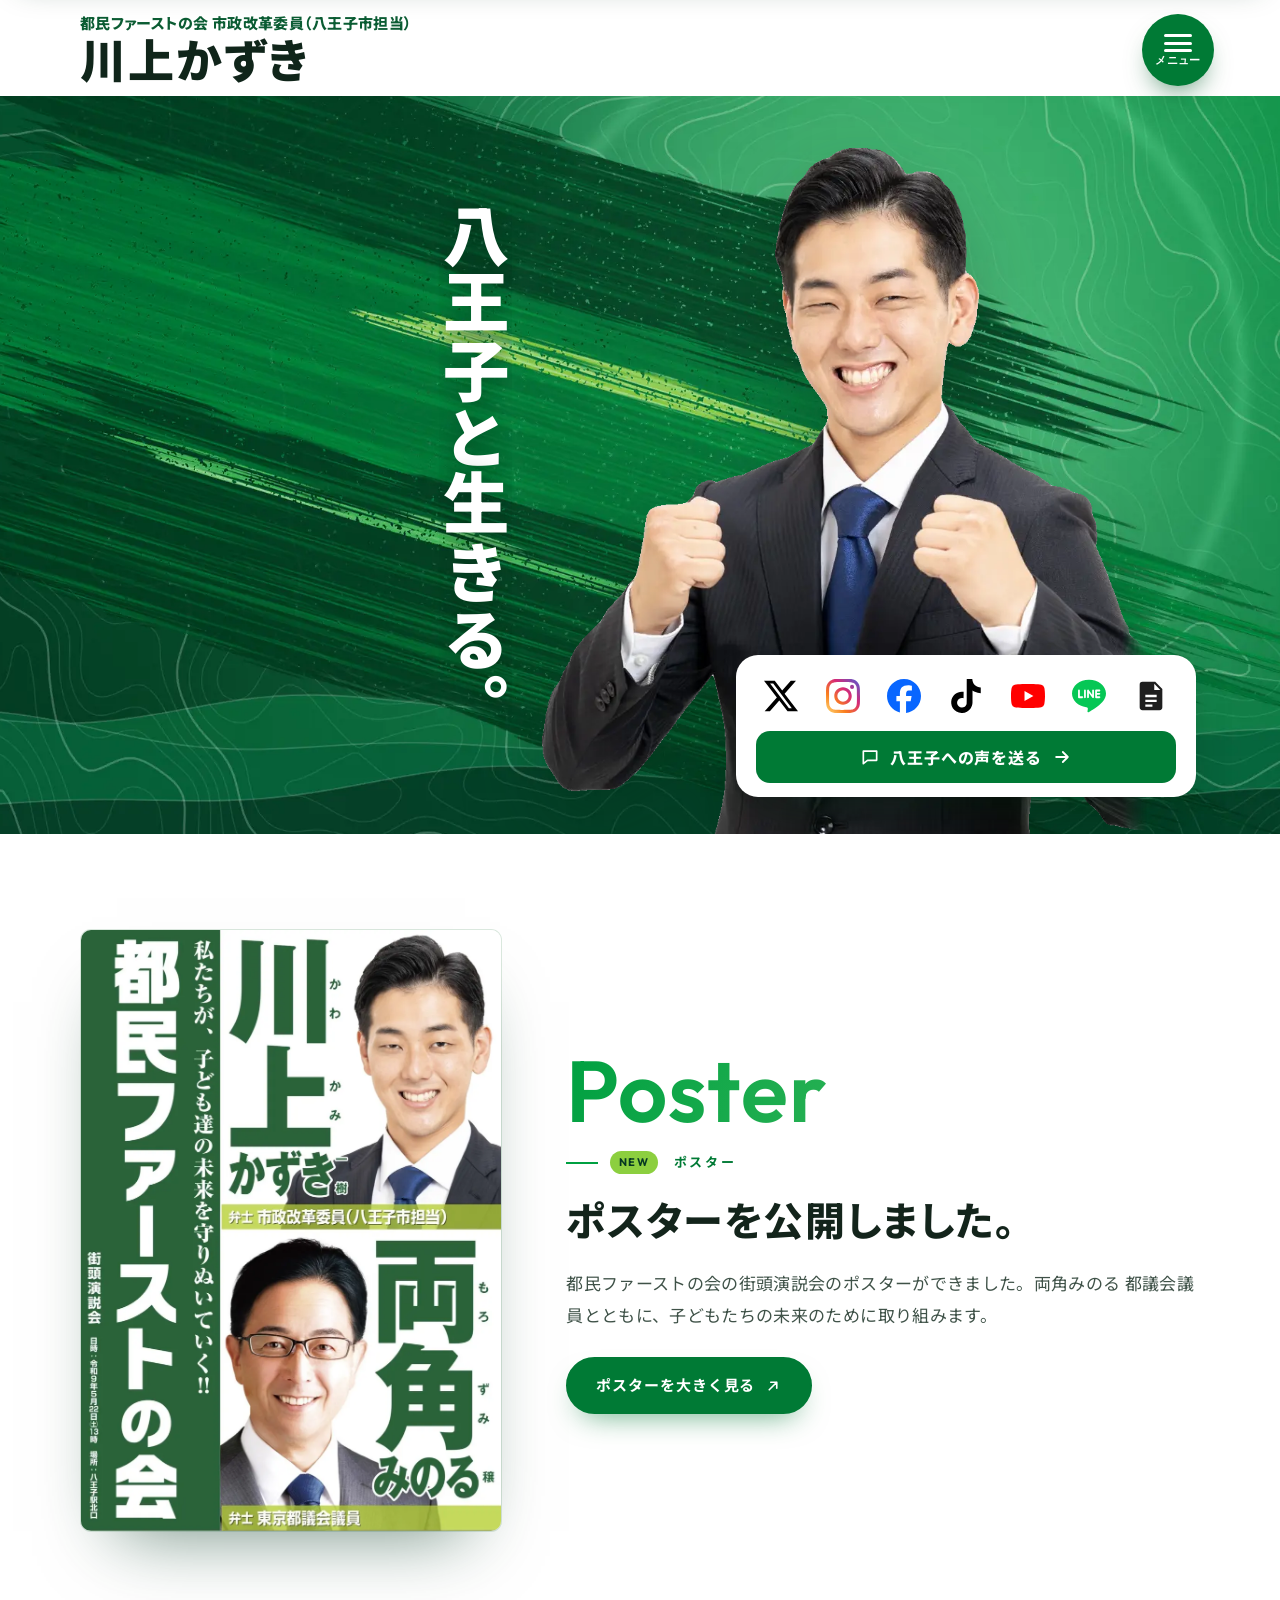
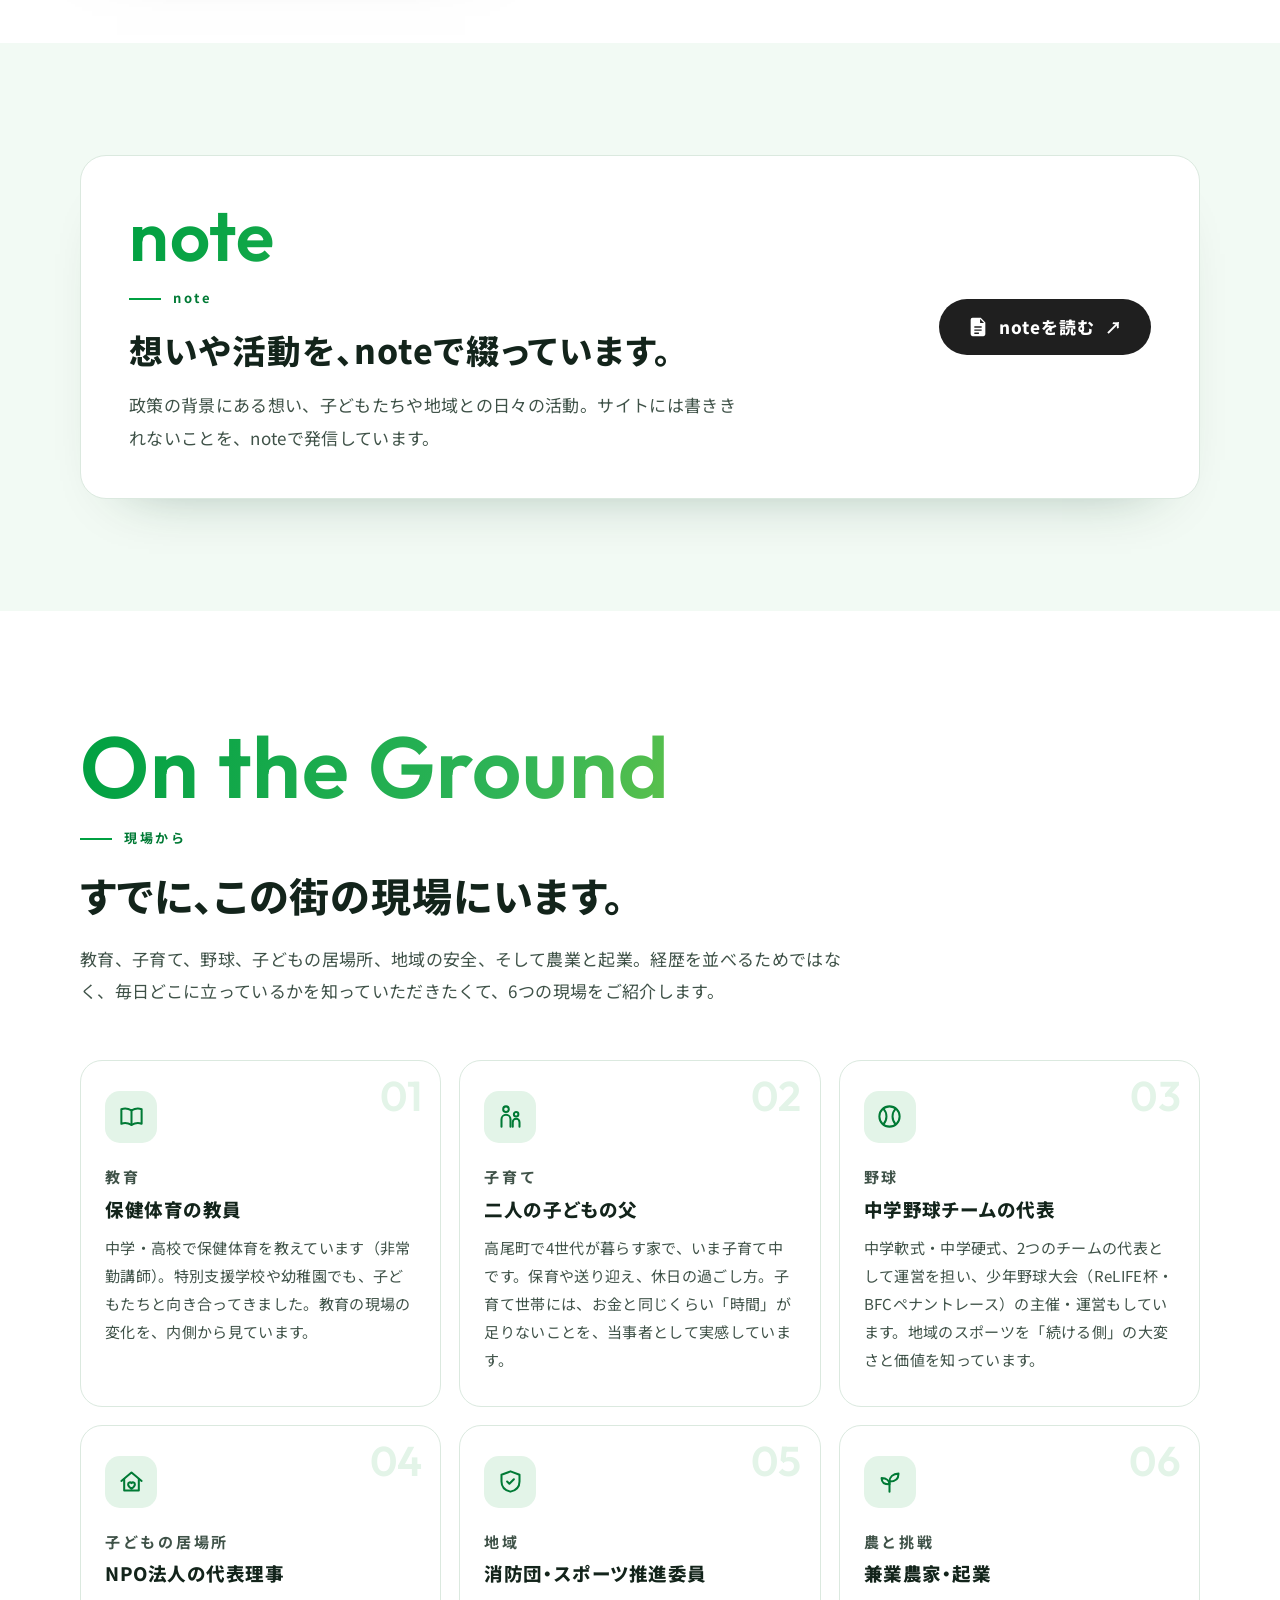
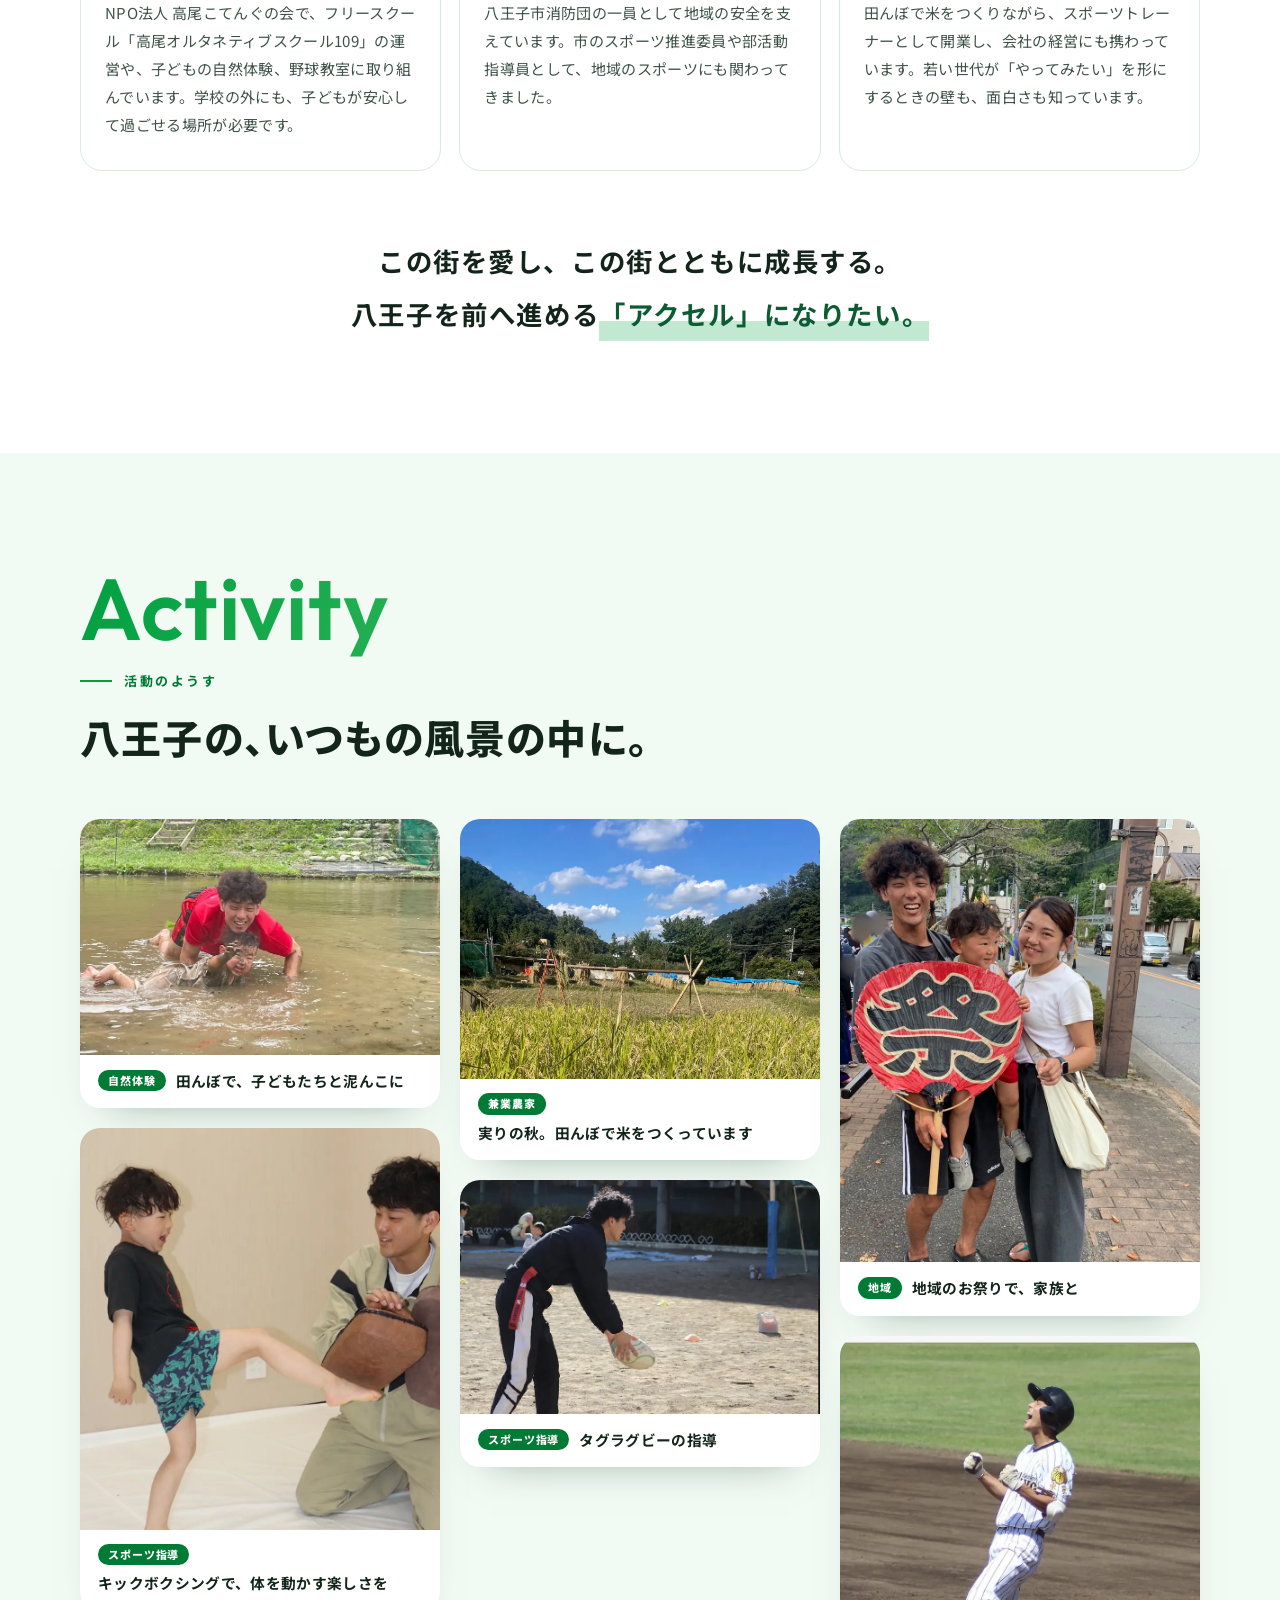
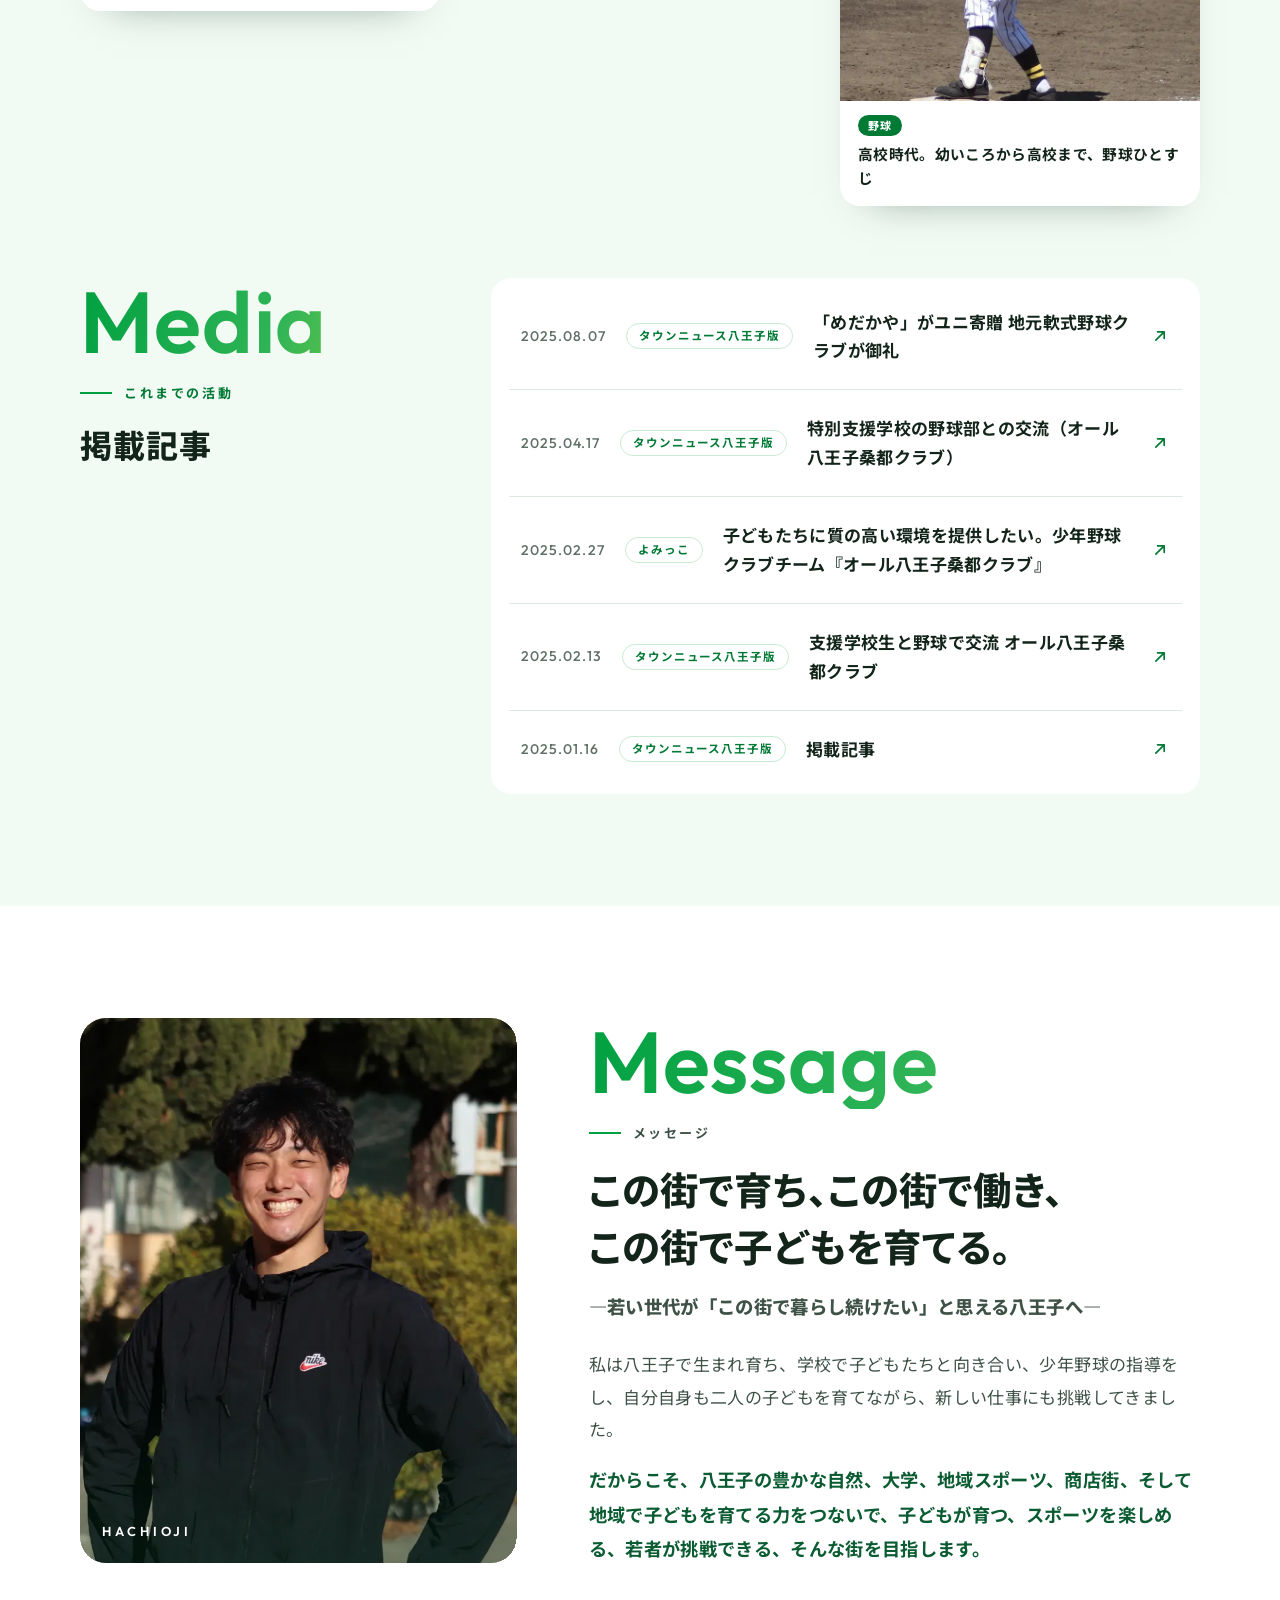
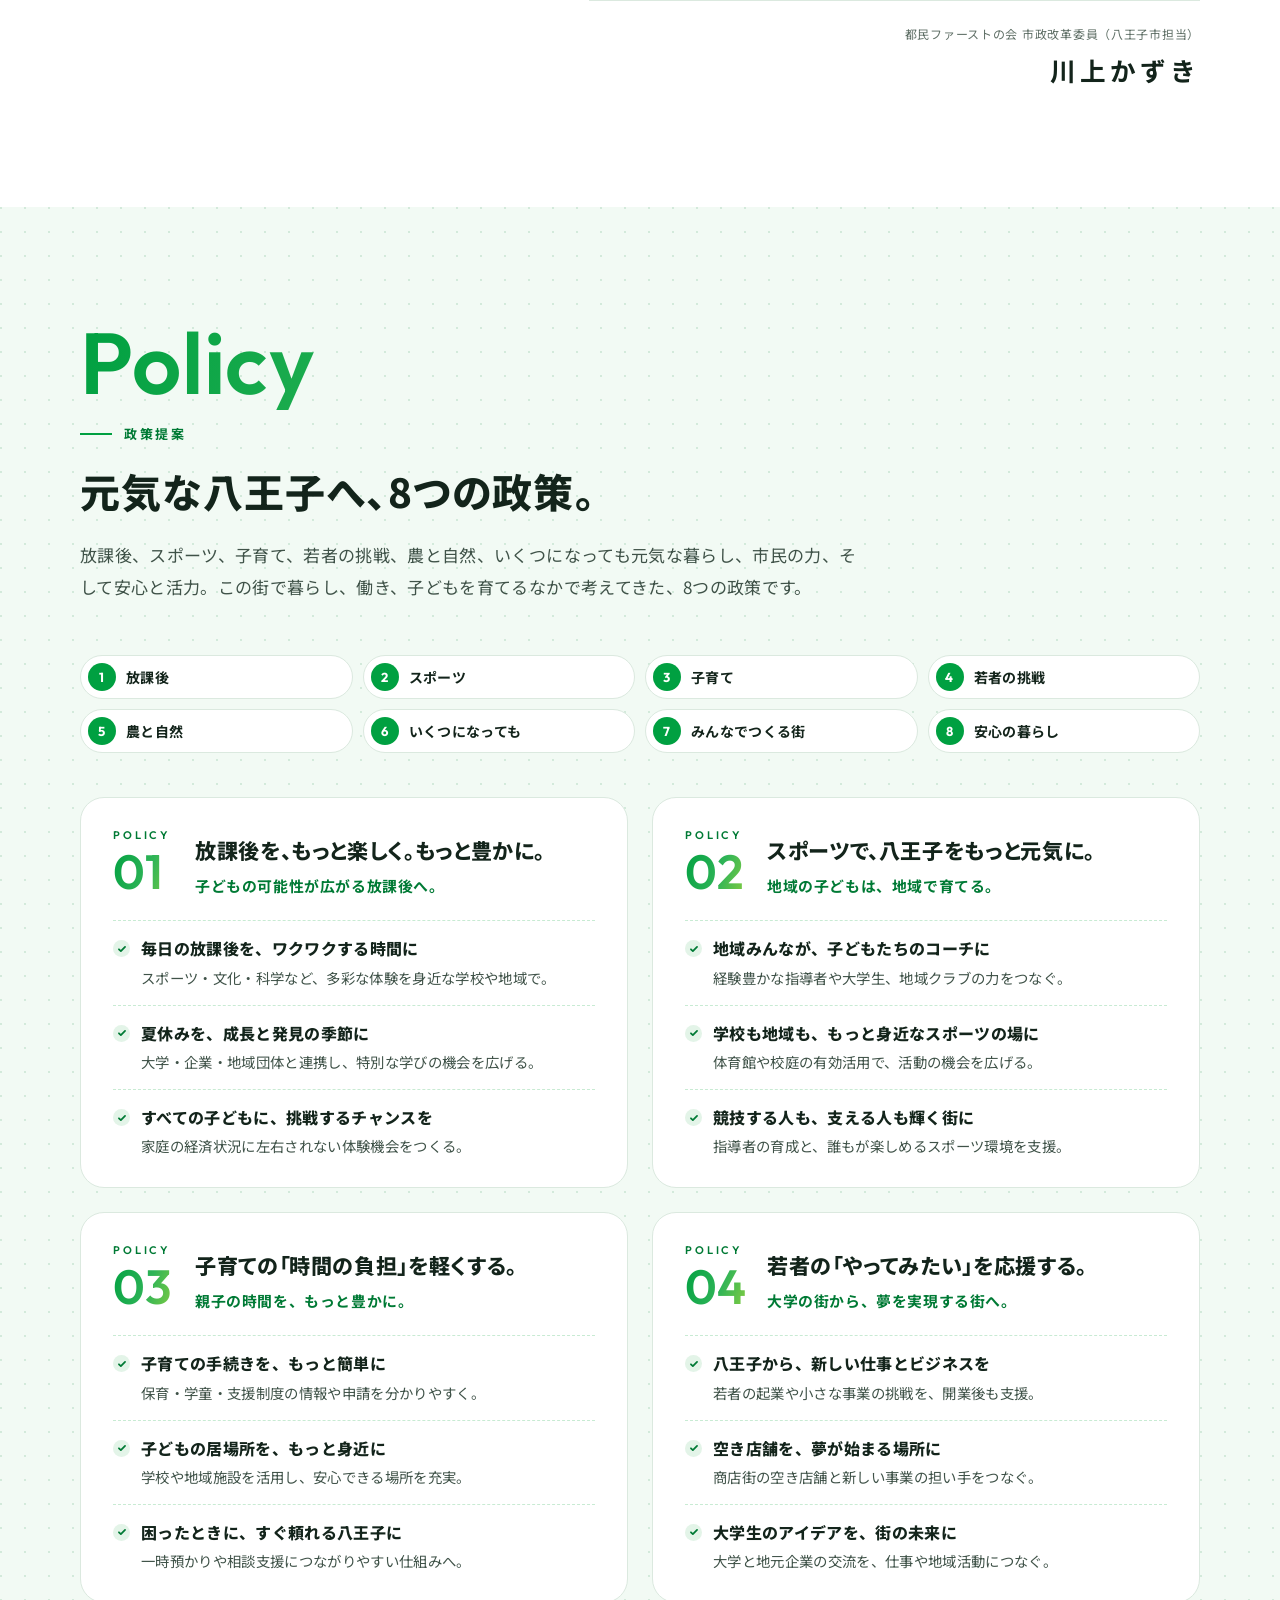
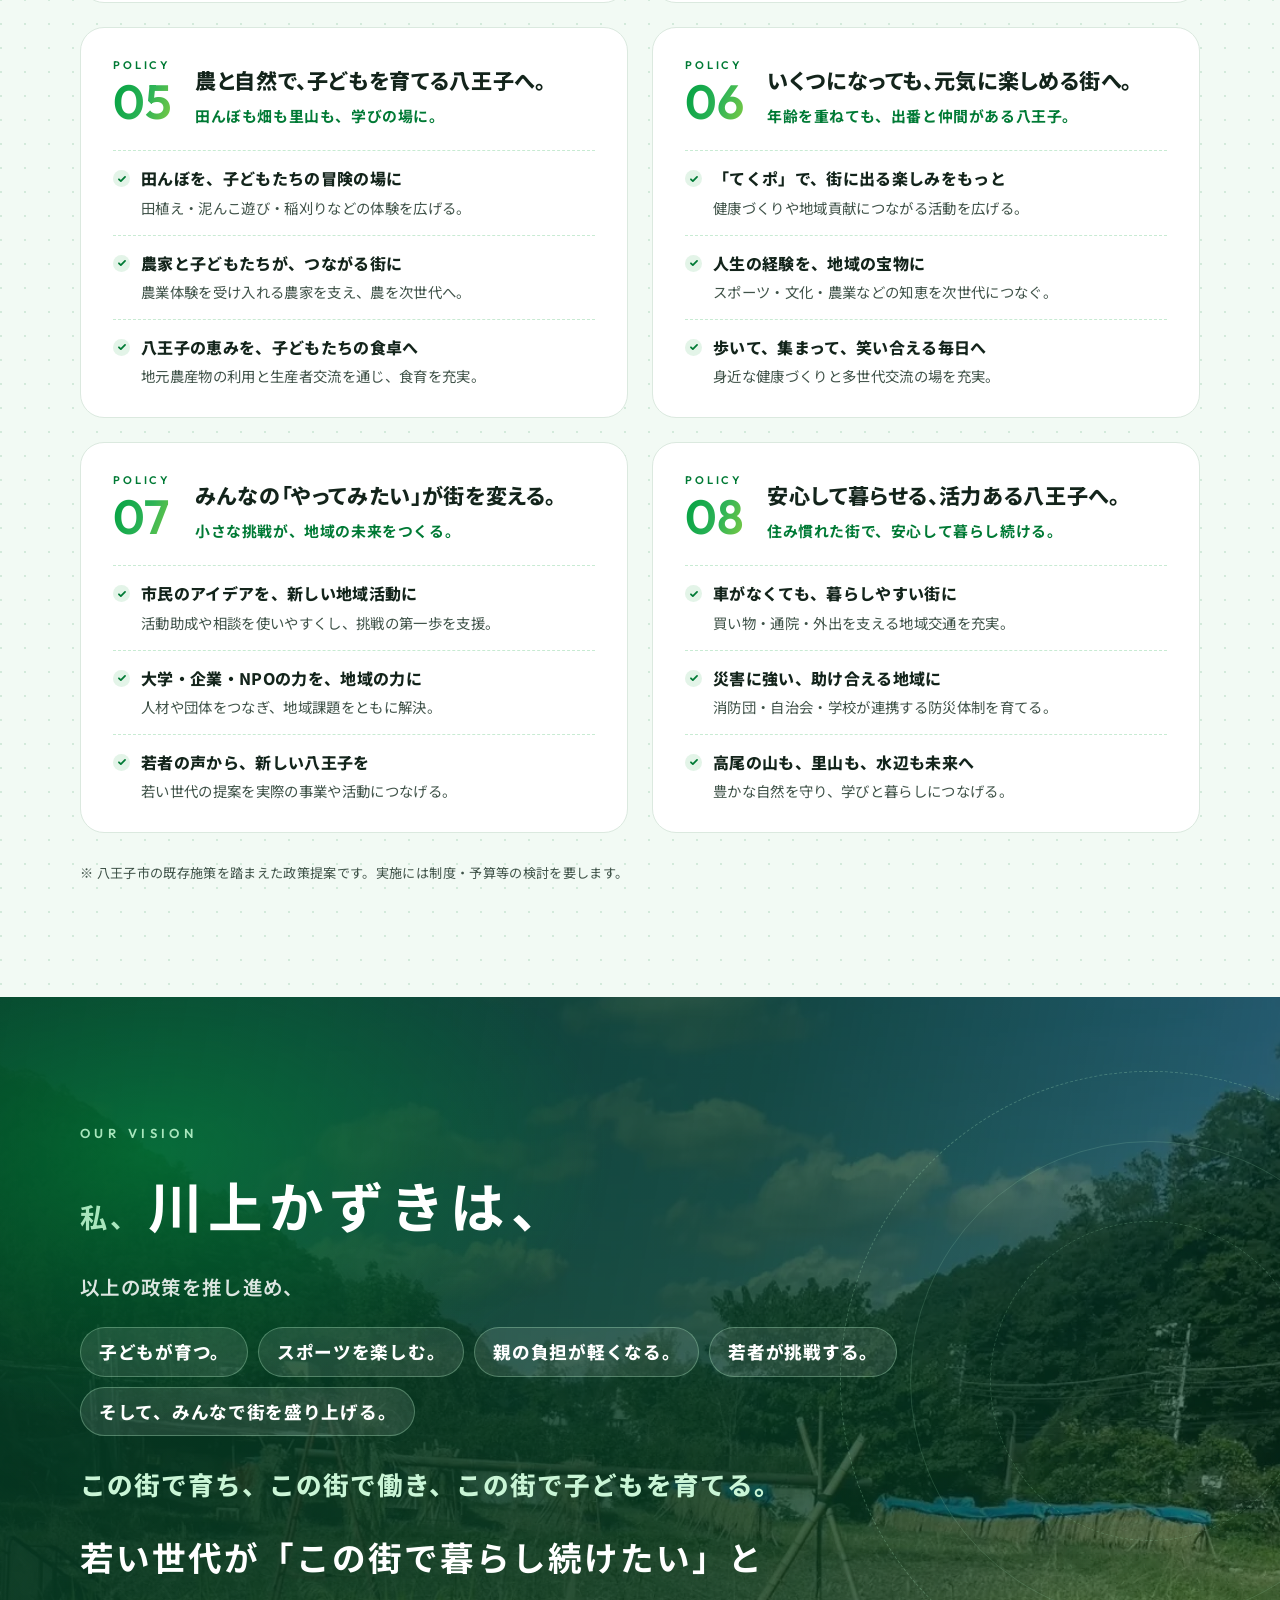
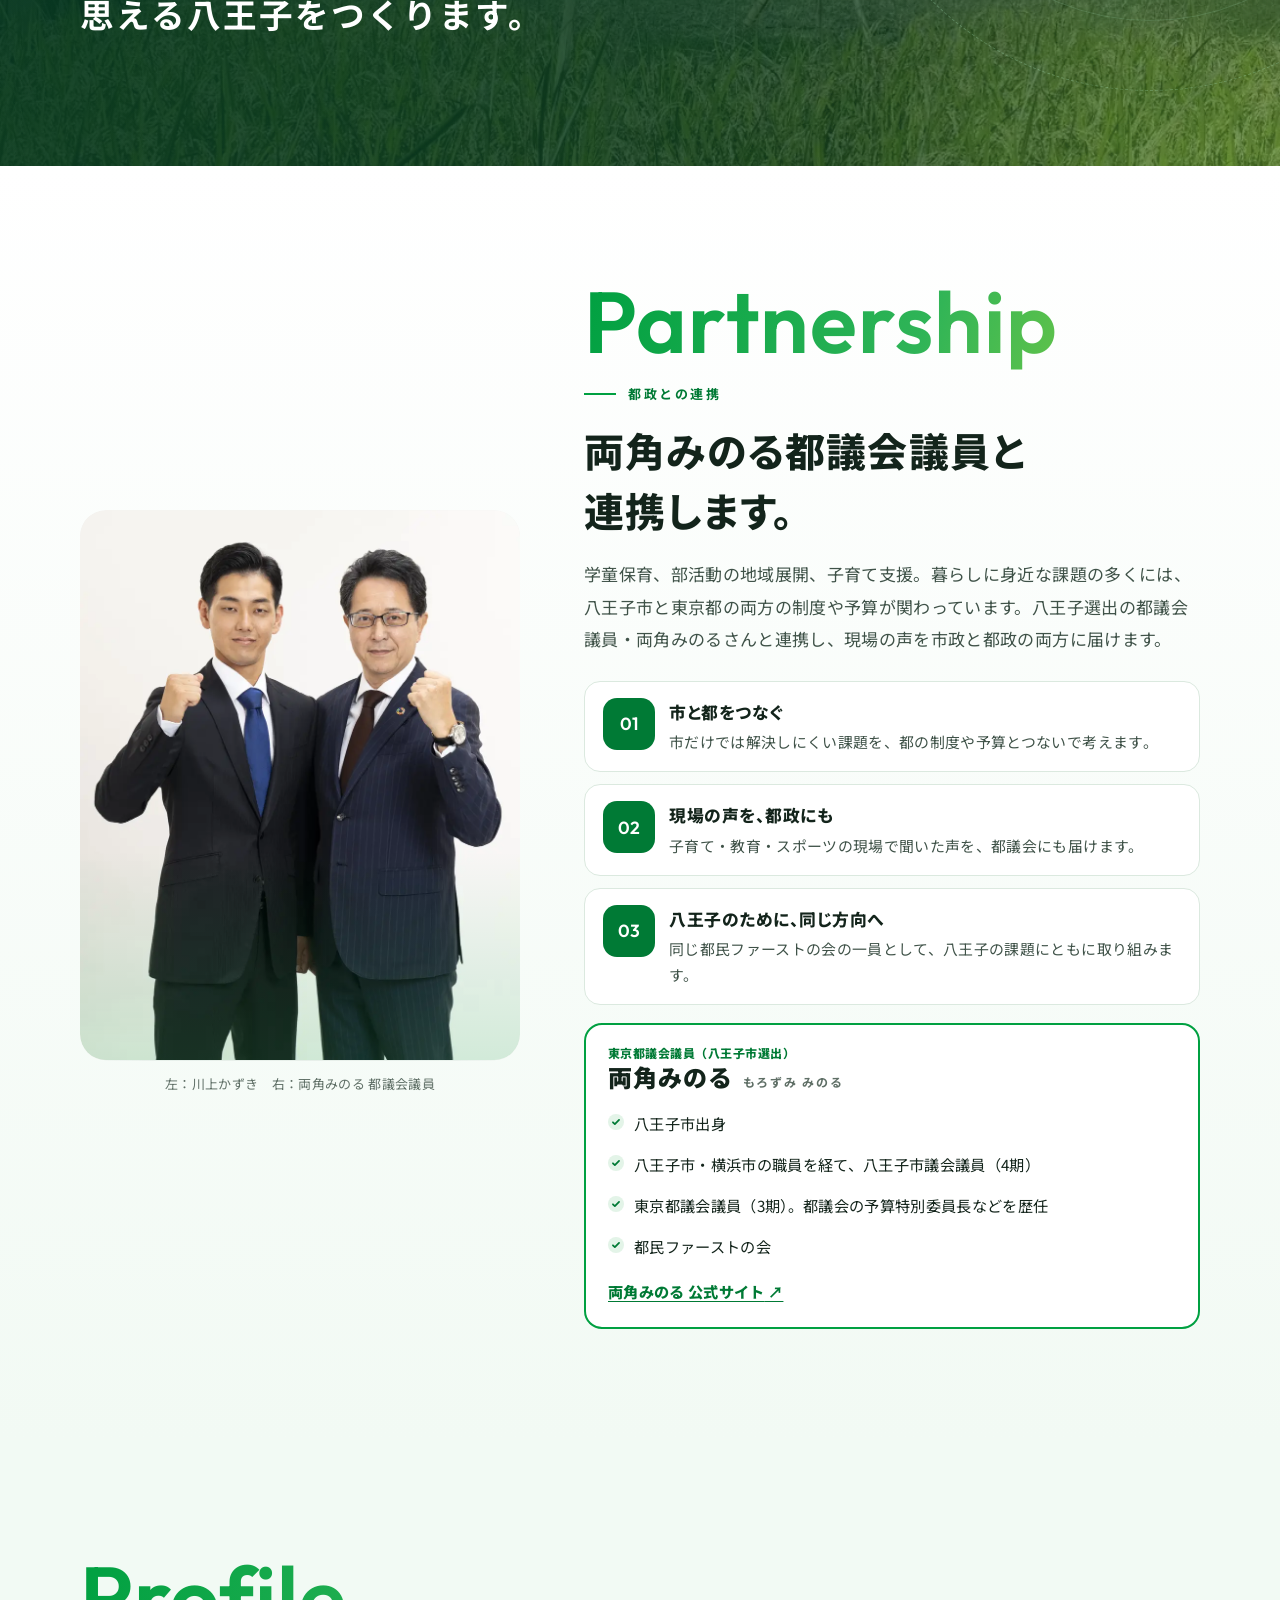
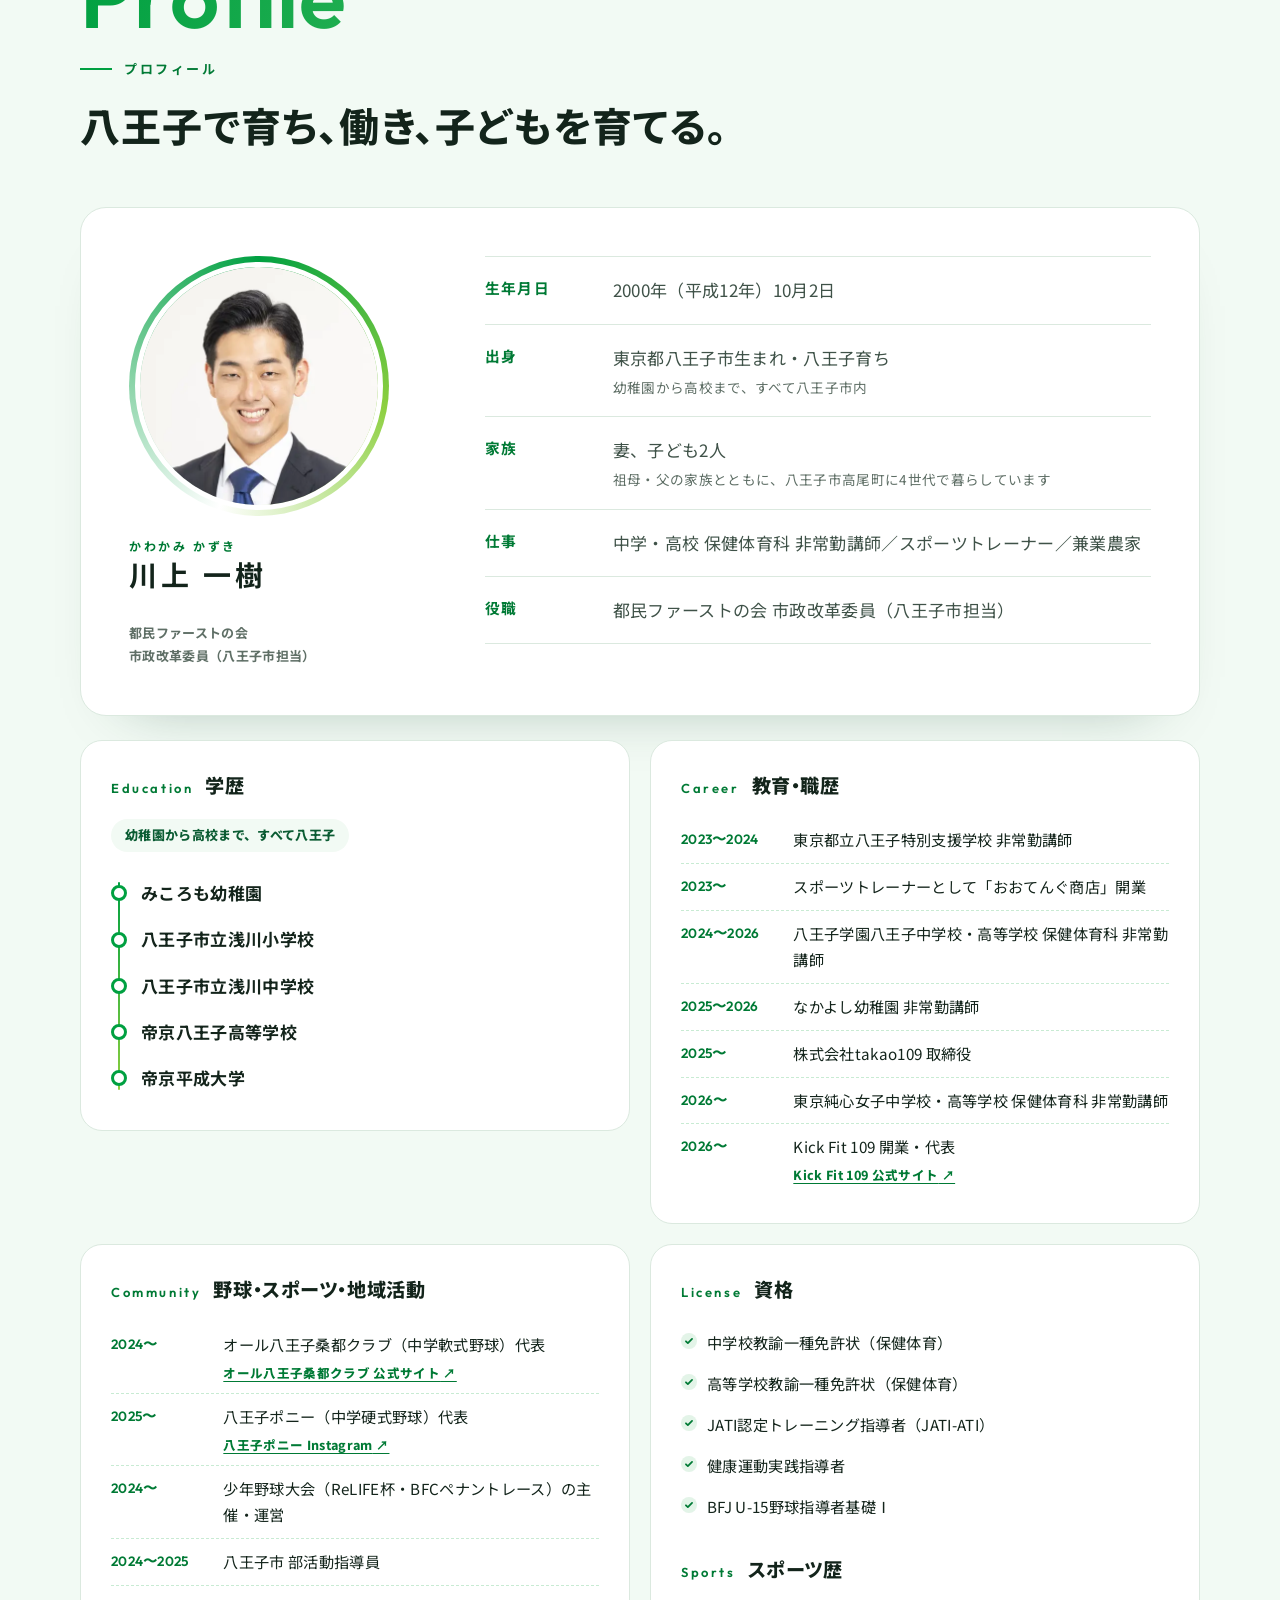
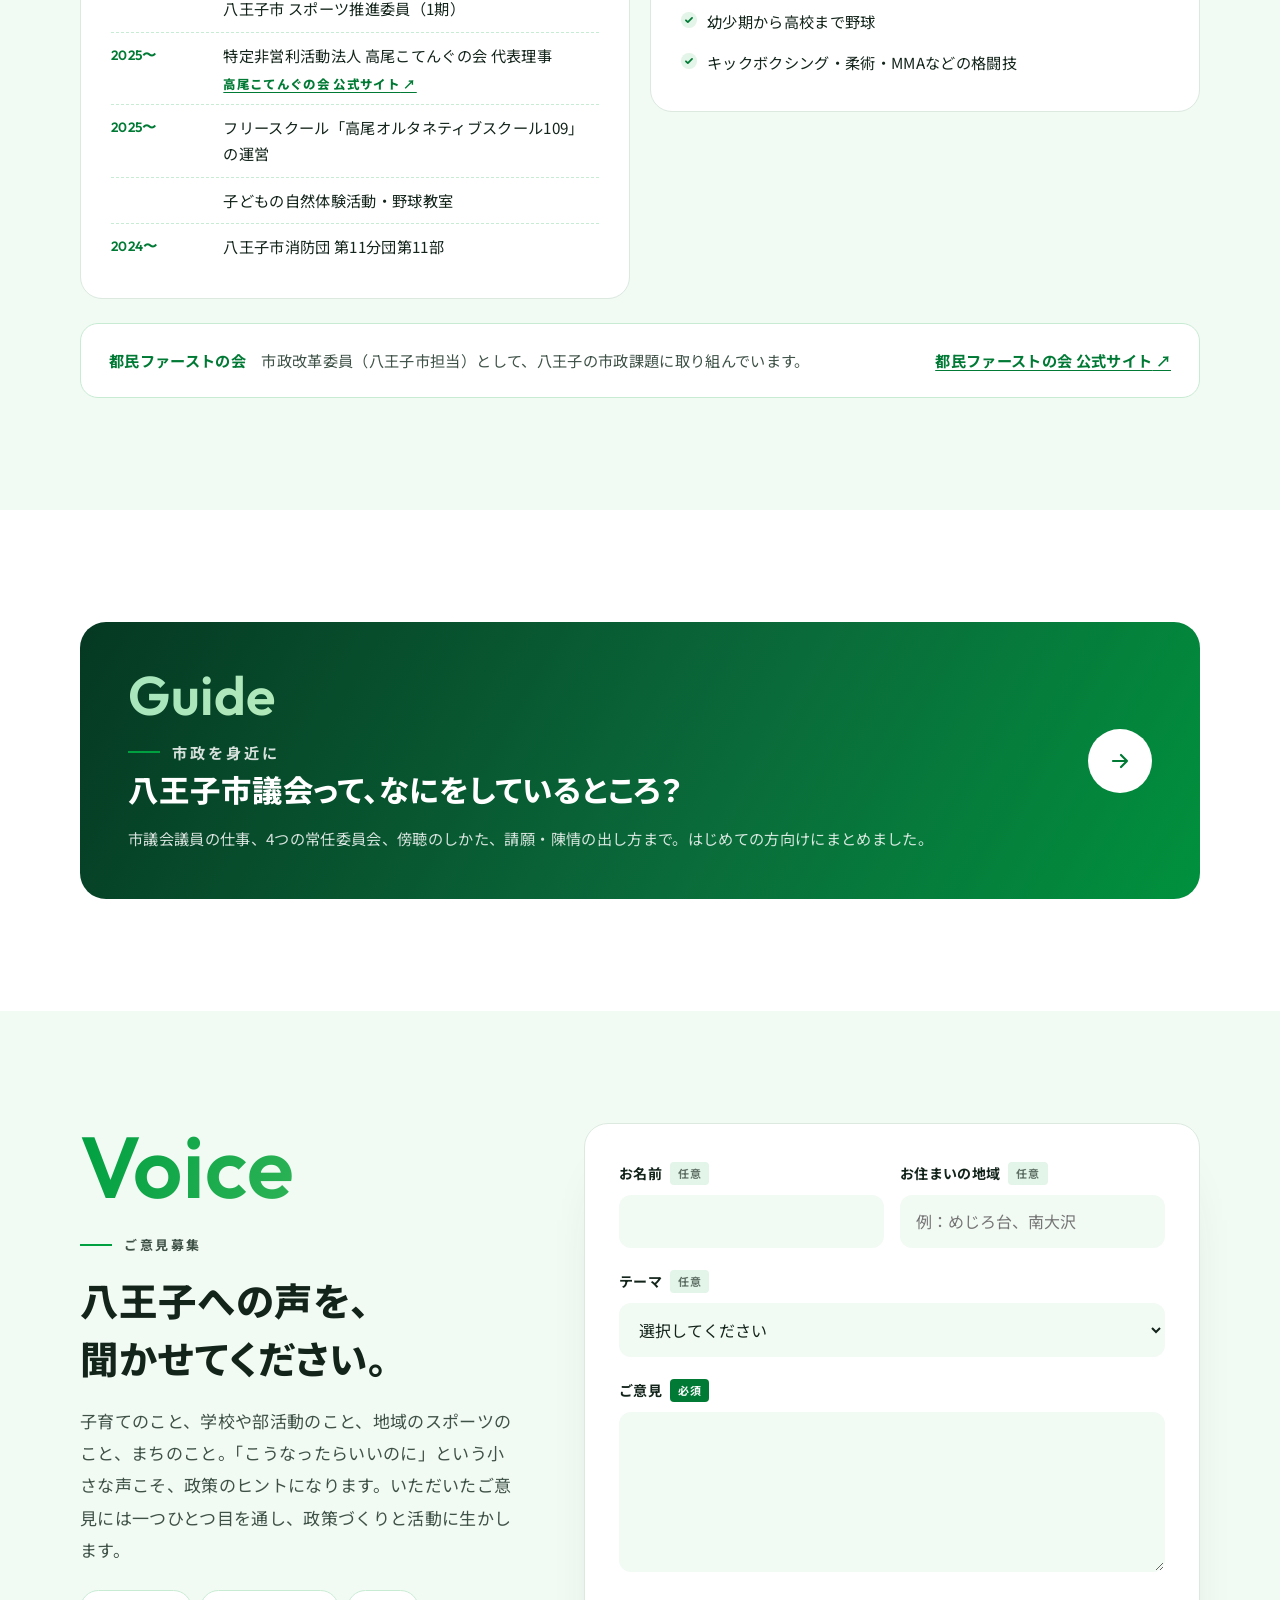
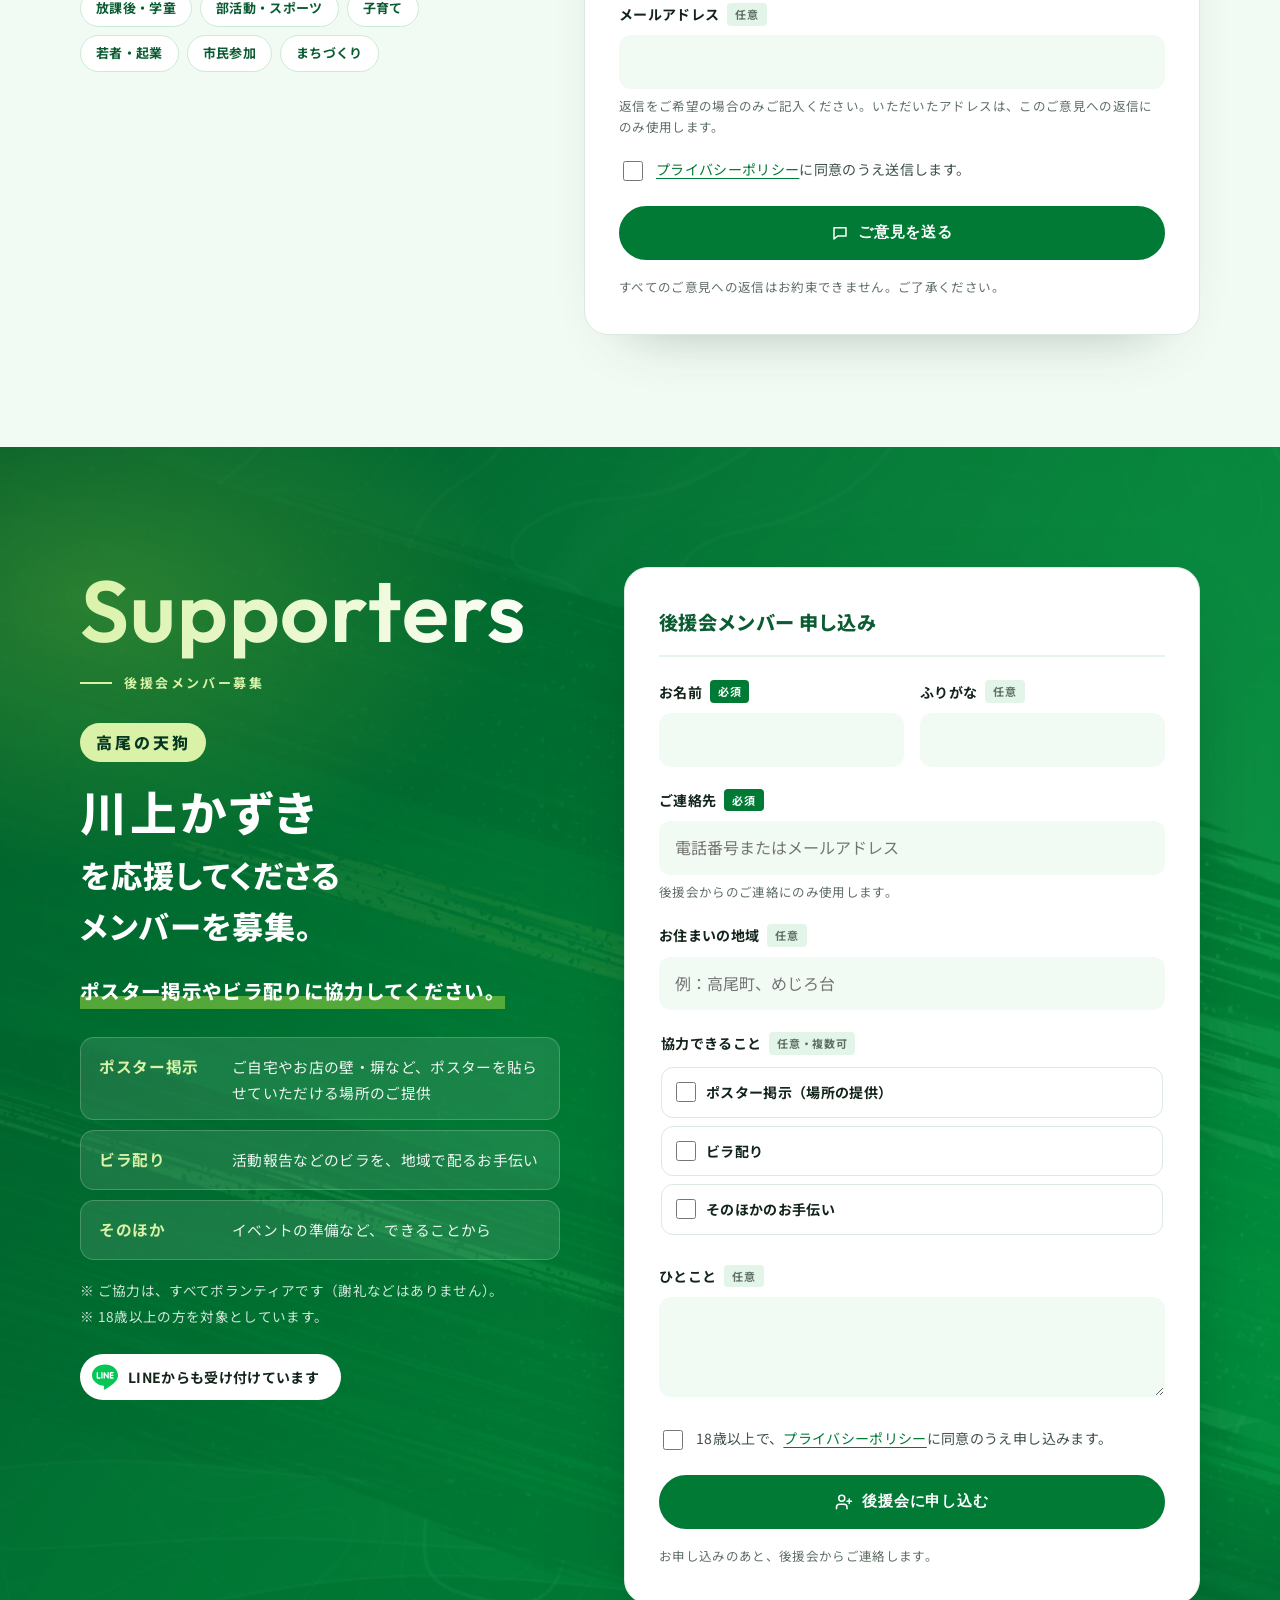
==== commit dbf835b3: "トップの最後に「後援会メンバー募集」を追加 - 「高尾の天狗 川上かずき を応援してくださるメンバーを募集。ポスター掲示やビラ配りに協力してください。」のセクションと申し込みフォーム（Netlify " ====
--- a/kawakami/index.html
+++ b/kawakami/index.html
@@ -39,7 +39,7 @@
       "@type": "Person",
       "@id": "https://kawakami-kazuki.netlify.app/#person",
       "name": "川上かずき",
-      "alternateName": ["川上一樹", "かわかみかずき", "川上 かずき"],
+      "alternateName": ["川上一樹", "かわかみかずき", "川上 かずき", "高尾の天狗"],
       "birthDate": "2000-10-02",
       "jobTitle": "都民ファーストの会 市政改革委員（八王子市担当）",
       "affiliation": { "@type": "PoliticalParty", "name": "都民ファーストの会", "url": "https://tomin1st.jp/" },
@@ -141,6 +141,7 @@
       <li><a href="#profile"><span class="menu-en">Profile</span>プロフィール</a></li>
       <li><a href="gikai/"><span class="menu-en">Guide</span>八王子市議会ガイド</a></li>
       <li><a href="#voice"><span class="menu-en">Voice</span>ご意見を送る</a></li>
+      <li><a href="#supporters"><span class="menu-en">Supporters</span>後援会メンバー募集</a></li>
     </ul>
     <div class="menu-side">
       <ul class="sns" aria-label="SNS">
@@ -789,6 +790,77 @@
   </div>
 </section>
 
+<!-- ===== 後援会メンバー募集 ===== -->
+<section class="supporters" id="supporters" aria-labelledby="supporters-title">
+  <div class="wrap sup-grid">
+    <div class="sup-intro reveal">
+      <span class="en" aria-hidden="true">Supporters</span>
+      <p class="eyebrow">後援会メンバー募集</p>
+      <p class="sup-nick">高尾の天狗</p>
+      <h2 id="supporters-title" class="phr"><span class="sup-name">川上かずき</span><span>を応援してくださる</span><span>メンバーを募集。</span></h2>
+      <p class="sup-lead phr"><span>ポスター掲示や</span><span>ビラ配りに</span><span>協力してください。</span></p>
+      <ul class="sup-ways">
+        <li><b>ポスター掲示</b><span>ご自宅やお店の壁・塀など、ポスターを貼らせていただける場所のご提供</span></li>
+        <li><b>ビラ配り</b><span>活動報告などのビラを、地域で配るお手伝い</span></li>
+        <li><b>そのほか</b><span>イベントの準備など、できることから</span></li>
+      </ul>
+      <ul class="sup-notes">
+        <li>ご協力は、すべてボランティアです（謝礼などはありません）。</li>
+        <li>18歳以上の方を対象としています。</li>
+      </ul>
+      <a class="sup-line" href="https://lin.ee/94ALCnY" target="_blank" rel="noopener noreferrer"><svg aria-hidden="true"><use href="#i-line"/></svg>LINEからも受け付けています<span class="sr-only">（新しいタブで開きます）</span></a>
+    </div>
+
+    <form class="form sup-form reveal" name="supporter" method="POST" action="thanks-member/" data-netlify="true" netlify-honeypot="bot-field">
+      <input type="hidden" name="form-name" value="supporter">
+      <p class="hp-field" aria-hidden="true"><label>この欄は入力しないでください <input name="bot-field" tabindex="-1" autocomplete="off"></label></p>
+      <p class="sup-form-title">後援会メンバー 申し込み</p>
+
+      <div class="field-row">
+        <div class="field">
+          <label for="s-name">お名前 <span class="req">必須</span></label>
+          <input type="text" id="s-name" name="name" autocomplete="name" required>
+        </div>
+        <div class="field">
+          <label for="s-kana">ふりがな <span class="opt">任意</span></label>
+          <input type="text" id="s-kana" name="kana">
+        </div>
+      </div>
+
+      <div class="field">
+        <label for="s-contact">ご連絡先 <span class="req">必須</span></label>
+        <input type="text" id="s-contact" name="contact" required placeholder="電話番号またはメールアドレス">
+        <p class="field-hint">後援会からのご連絡にのみ使用します。</p>
+      </div>
+
+      <div class="field">
+        <label for="s-area">お住まいの地域 <span class="opt">任意</span></label>
+        <input type="text" id="s-area" name="area" placeholder="例：高尾町、めじろ台">
+      </div>
+
+      <fieldset class="field sup-checks">
+        <legend>協力できること <span class="opt">任意・複数可</span></legend>
+        <label><input type="checkbox" name="help[]" value="ポスター掲示（場所の提供）"><span>ポスター掲示（場所の提供）</span></label>
+        <label><input type="checkbox" name="help[]" value="ビラ配り"><span>ビラ配り</span></label>
+        <label><input type="checkbox" name="help[]" value="そのほかのお手伝い"><span>そのほかのお手伝い</span></label>
+      </fieldset>
+
+      <div class="field">
+        <label for="s-message">ひとこと <span class="opt">任意</span></label>
+        <textarea id="s-message" name="message" class="textarea-s"></textarea>
+      </div>
+
+      <label class="consent"><input type="checkbox" name="consent" value="18歳以上・同意する" required><span>18歳以上で、<a href="privacy/">プライバシーポリシー</a>に同意のうえ申し込みます。</span></label>
+
+      <button class="btn btn-green" type="submit">
+        <svg viewBox="0 0 24 24" fill="none" stroke="currentColor" stroke-width="2" stroke-linecap="round" stroke-linejoin="round" aria-hidden="true"><path d="M16 21v-2a4 4 0 0 0-4-4H6a4 4 0 0 0-4 4v2"/><circle cx="9" cy="7" r="4"/><path d="M19 8v6M22 11h-6"/></svg>
+        後援会に申し込む
+      </button>
+      <p class="form-note">お申し込みのあと、後援会からご連絡します。</p>
+    </form>
+  </div>
+</section>
+
 </main>
 
 <footer class="site-footer">
@@ -810,6 +882,7 @@
           <li><a href="#profile">プロフィール</a></li>
           <li><a href="gikai/">八王子市議会ガイド</a></li>
           <li><a href="#voice">ご意見を送る</a></li>
+          <li><a href="#supporters">後援会メンバー募集</a></li>
           <li><a href="privacy/">プライバシーポリシー</a></li>
           <li><a href="https://tomin1st.jp/" target="_blank" rel="noopener">都民ファーストの会 ↗</a></li>
         </ul>
--- a/kawakami/assets/style.css
+++ b/kawakami/assets/style.css
@@ -579,6 +579,45 @@
   .field-row { grid-template-columns: 1fr; }
 }
 
+/* ---------- Supporters（後援会メンバー募集） ---------- */
+.supporters {
+  position: relative; overflow: hidden; isolation: isolate; color: #fff; padding: 120px 0 128px;
+  background: linear-gradient(125deg, rgba(0, 92, 42, .93) 0%, rgba(0, 128, 54, .86) 55%, rgba(0, 150, 62, .78) 100%), url("img/mv-landscape.webp") center / cover no-repeat, var(--brand-strong);
+}
+.supporters::before { content: ""; position: absolute; inset: 0; z-index: -1; background: radial-gradient(640px 420px at 8% 12%, rgba(140, 207, 63, .3), transparent 65%), radial-gradient(560px 380px at 100% 100%, rgba(5, 56, 34, .55), transparent 70%); }
+.sup-grid { display: grid; grid-template-columns: minmax(0, 5fr) minmax(0, 6fr); gap: 64px; align-items: start; }
+.supporters .en { background: linear-gradient(110deg, #d9f2a8, #fff); -webkit-background-clip: text; background-clip: text; }
+.supporters .eyebrow { color: #d9f2a8; }
+.supporters .eyebrow::before { background: #d9f2a8; }
+.sup-nick { display: inline-block; margin: 14px 0 10px; padding: 4px 16px; border-radius: 999px; background: #d9f2a8; color: var(--brand-ink); font-family: var(--display); font-weight: 800; font-size: 1rem; letter-spacing: .18em; }
+.supporters h2 { color: #fff; font-size: clamp(1.4rem, 2.8vw, 1.95rem); line-height: 1.65; }
+.sup-name { font-size: 1.5em; letter-spacing: .06em; margin-right: .1em; }
+.sup-lead { margin: 20px 0 0; font-family: var(--display); font-weight: 800; font-size: clamp(1.05rem, 1.8vw, 1.22rem); line-height: 1.9; }
+.sup-lead > span { background: linear-gradient(transparent 64%, rgba(140, 207, 63, .6) 64%); }
+.sup-ways { list-style: none; margin: 28px 0 0; padding: 0; display: grid; gap: 10px; }
+.sup-ways li { display: grid; grid-template-columns: 7em minmax(0, 1fr); gap: 14px; align-items: baseline; padding: 14px 18px; border-radius: 14px; background: rgba(255, 255, 255, .1); border: 1px solid rgba(255, 255, 255, .2); }
+.sup-ways b { color: #d9f2a8; font-size: .98rem; letter-spacing: .04em; }
+.sup-ways span { color: rgba(255, 255, 255, .92); font-size: .92rem; line-height: 1.75; }
+.sup-notes { list-style: none; margin: 18px 0 0; padding: 0; font-size: .85rem; line-height: 1.9; color: rgba(255, 255, 255, .82); }
+.sup-notes li::before { content: "※ "; }
+.sup-line { display: inline-flex; align-items: center; gap: 10px; margin-top: 24px; padding: 10px 22px 10px 12px; border-radius: 999px; background: #fff; color: var(--ink); font-weight: 700; font-size: 14px; text-decoration: none; transition: transform .35s var(--ease), box-shadow .35s; }
+.sup-line:hover { color: var(--ink); transform: translateY(-2px); box-shadow: 0 14px 28px -16px rgba(0, 0, 0, .45); }
+.sup-line svg { width: 26px; height: 26px; fill: #06c755; flex: none; }
+.sup-form { color: var(--ink); box-shadow: 0 40px 80px -40px rgba(3, 40, 22, .7); }
+.sup-form-title { margin: 0 0 22px; padding-bottom: 14px; border-bottom: 2px solid var(--mint-2); font-family: var(--display); font-weight: 800; font-size: 1.2rem; color: var(--brand-deep); }
+.sup-checks { border: 0; padding: 0; min-width: 0; }
+.sup-checks legend { display: flex; align-items: center; gap: 8px; padding: 0; margin-bottom: 10px; font-weight: 700; font-size: 14px; color: var(--ink); }
+.sup-checks label { display: flex; align-items: center; gap: 10px; margin: 0 0 8px; padding: 11px 14px; border: 1px solid var(--line); border-radius: 12px; background: #fff; font-weight: 700; font-size: 14px; cursor: pointer; transition: border-color .25s, background .25s; }
+.sup-checks label:hover { border-color: var(--mint-3); }
+.sup-checks label:has(input:checked) { border-color: var(--brand); background: var(--mint); }
+.sup-checks input { width: 20px; height: 20px; margin: 0; accent-color: var(--brand-strong); flex: none; }
+.field textarea.textarea-s { min-height: 100px; }
+@media (max-width: 899px) {
+  .supporters { padding: 88px 0 96px; background-image: linear-gradient(125deg, rgba(0, 92, 42, .93) 0%, rgba(0, 128, 54, .86) 55%, rgba(0, 150, 62, .78) 100%), url("img/mv-portrait.webp"); }
+  .sup-grid { grid-template-columns: 1fr; gap: 36px; }
+  .sup-ways li { grid-template-columns: 1fr; gap: 2px; padding: 12px 16px; }
+}
+
 /* ---------- Footer ---------- */
 .site-footer { position: relative; overflow: hidden; background: var(--brand-ink); color: rgba(255,255,255,.85); padding: 64px 0 36px; font-size: 14px; }
 .footer-grid { position: relative; z-index: 1; display: grid; grid-template-columns: 1.2fr 1fr; gap: 32px; }
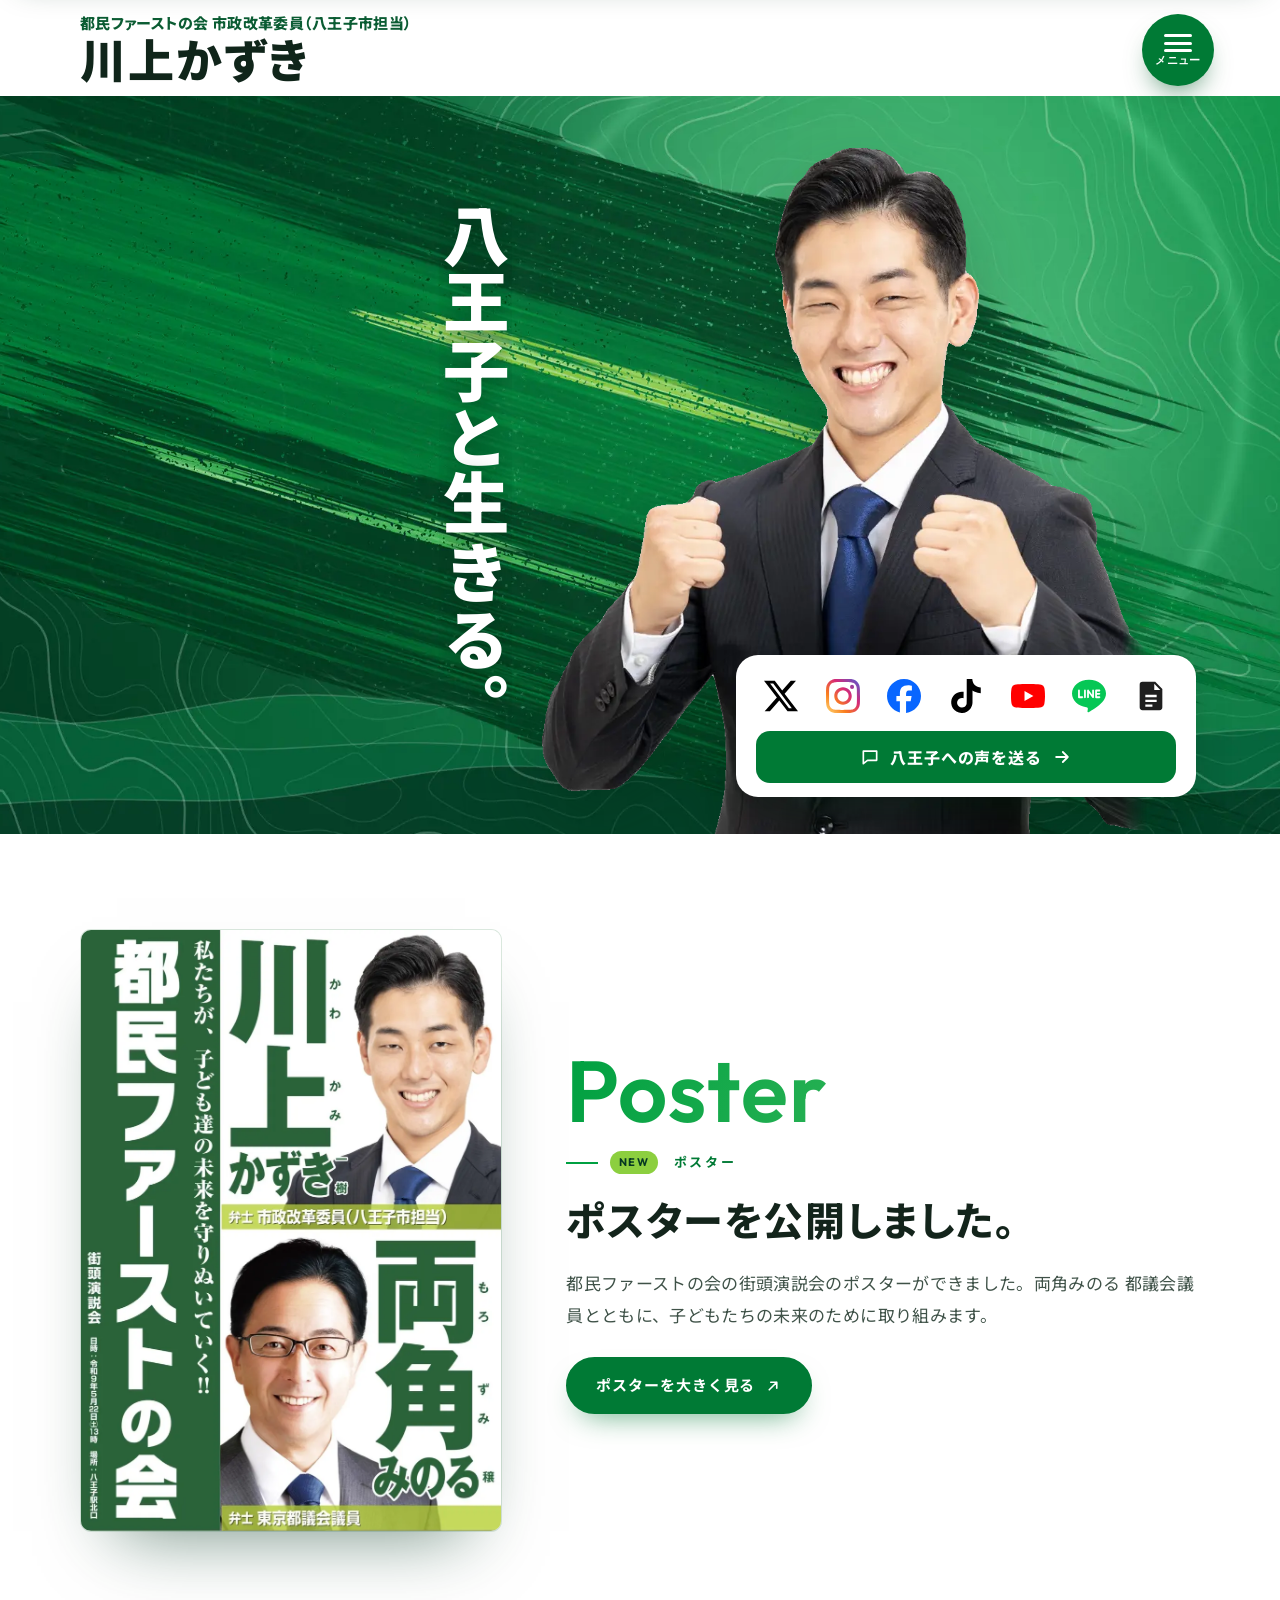
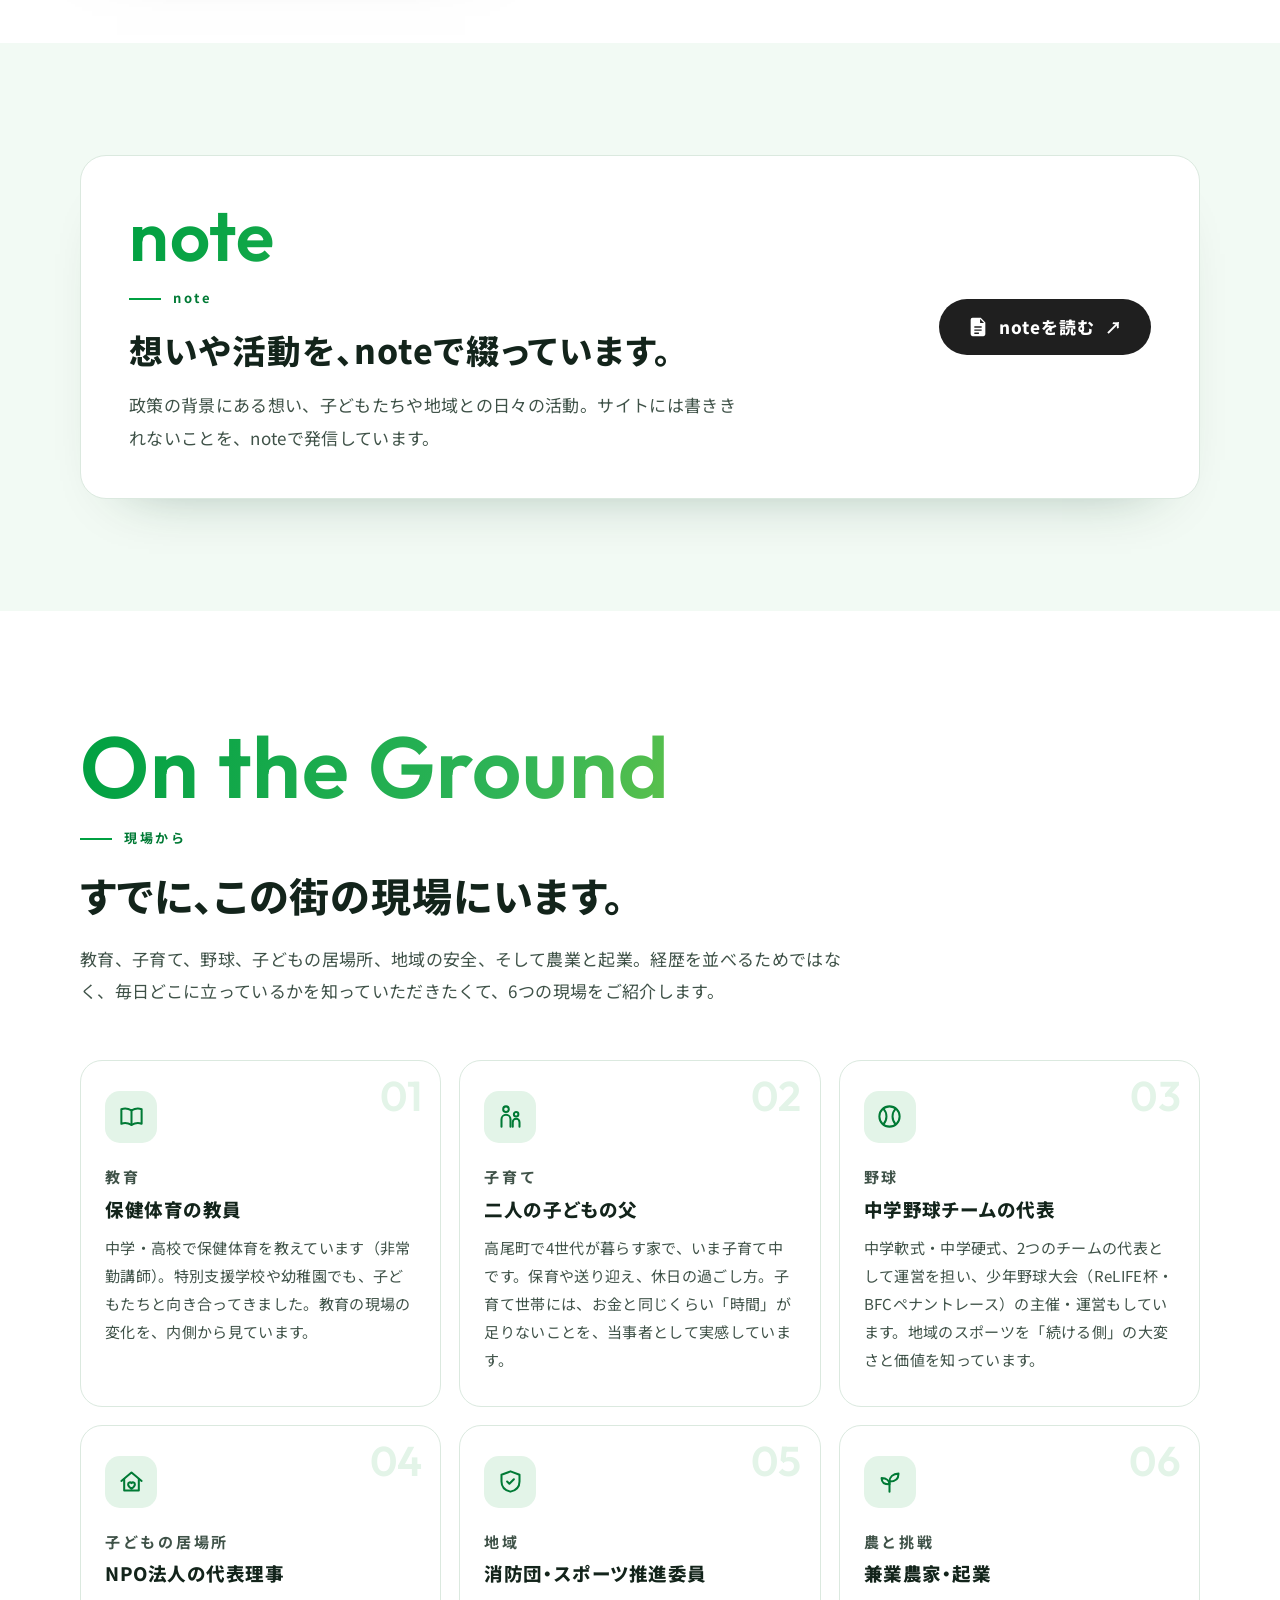
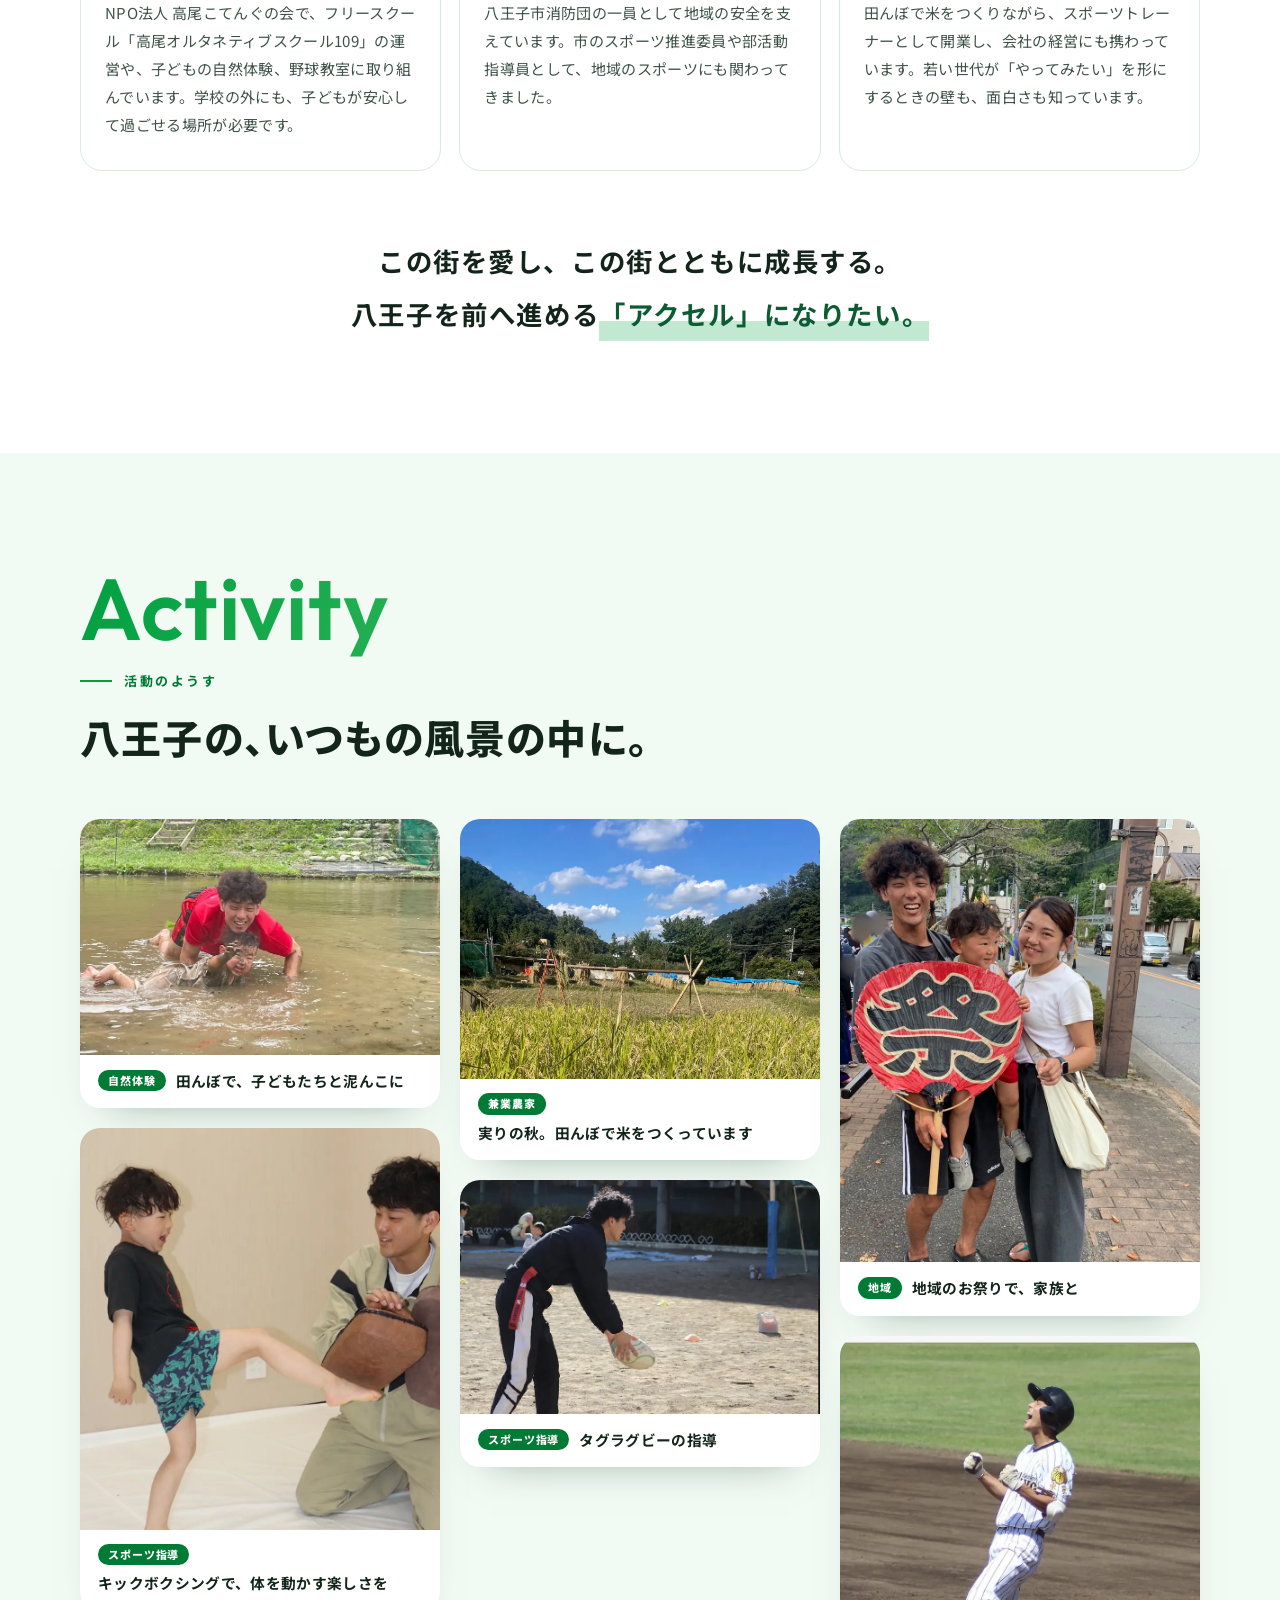
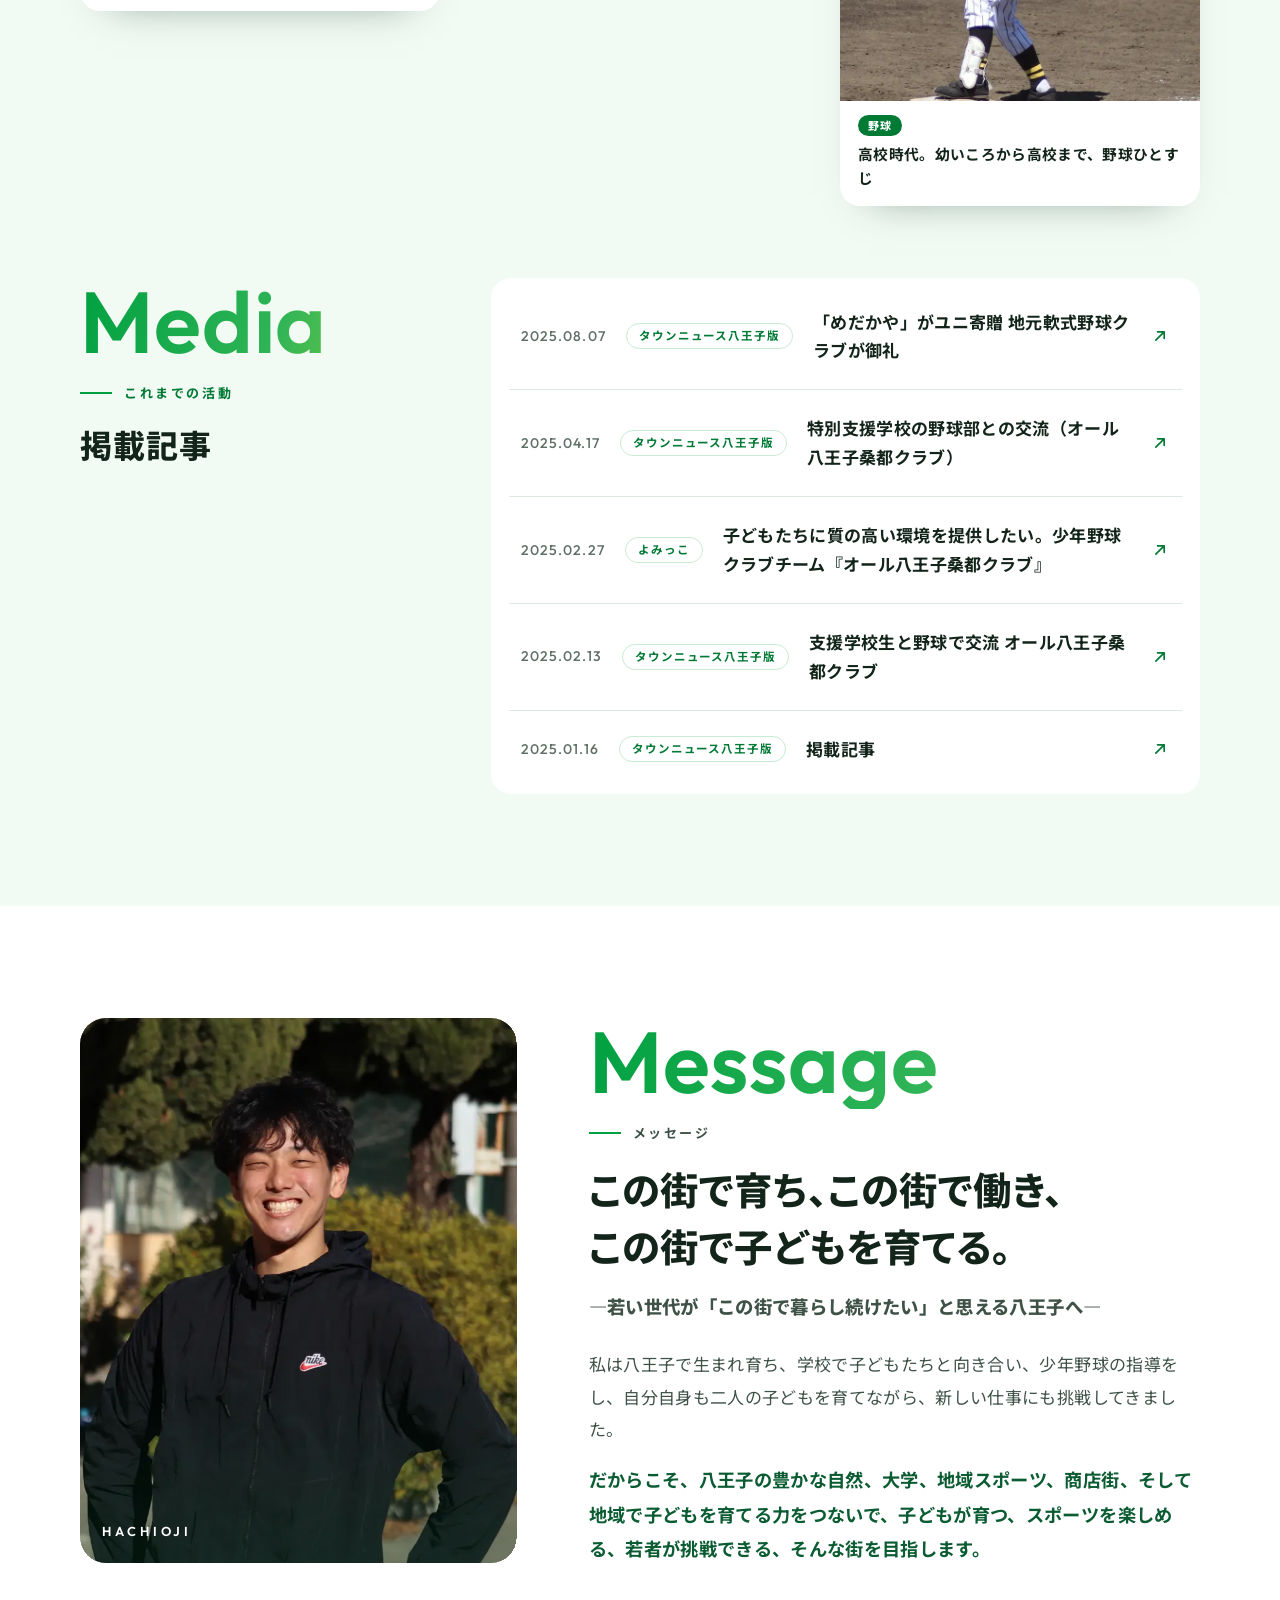
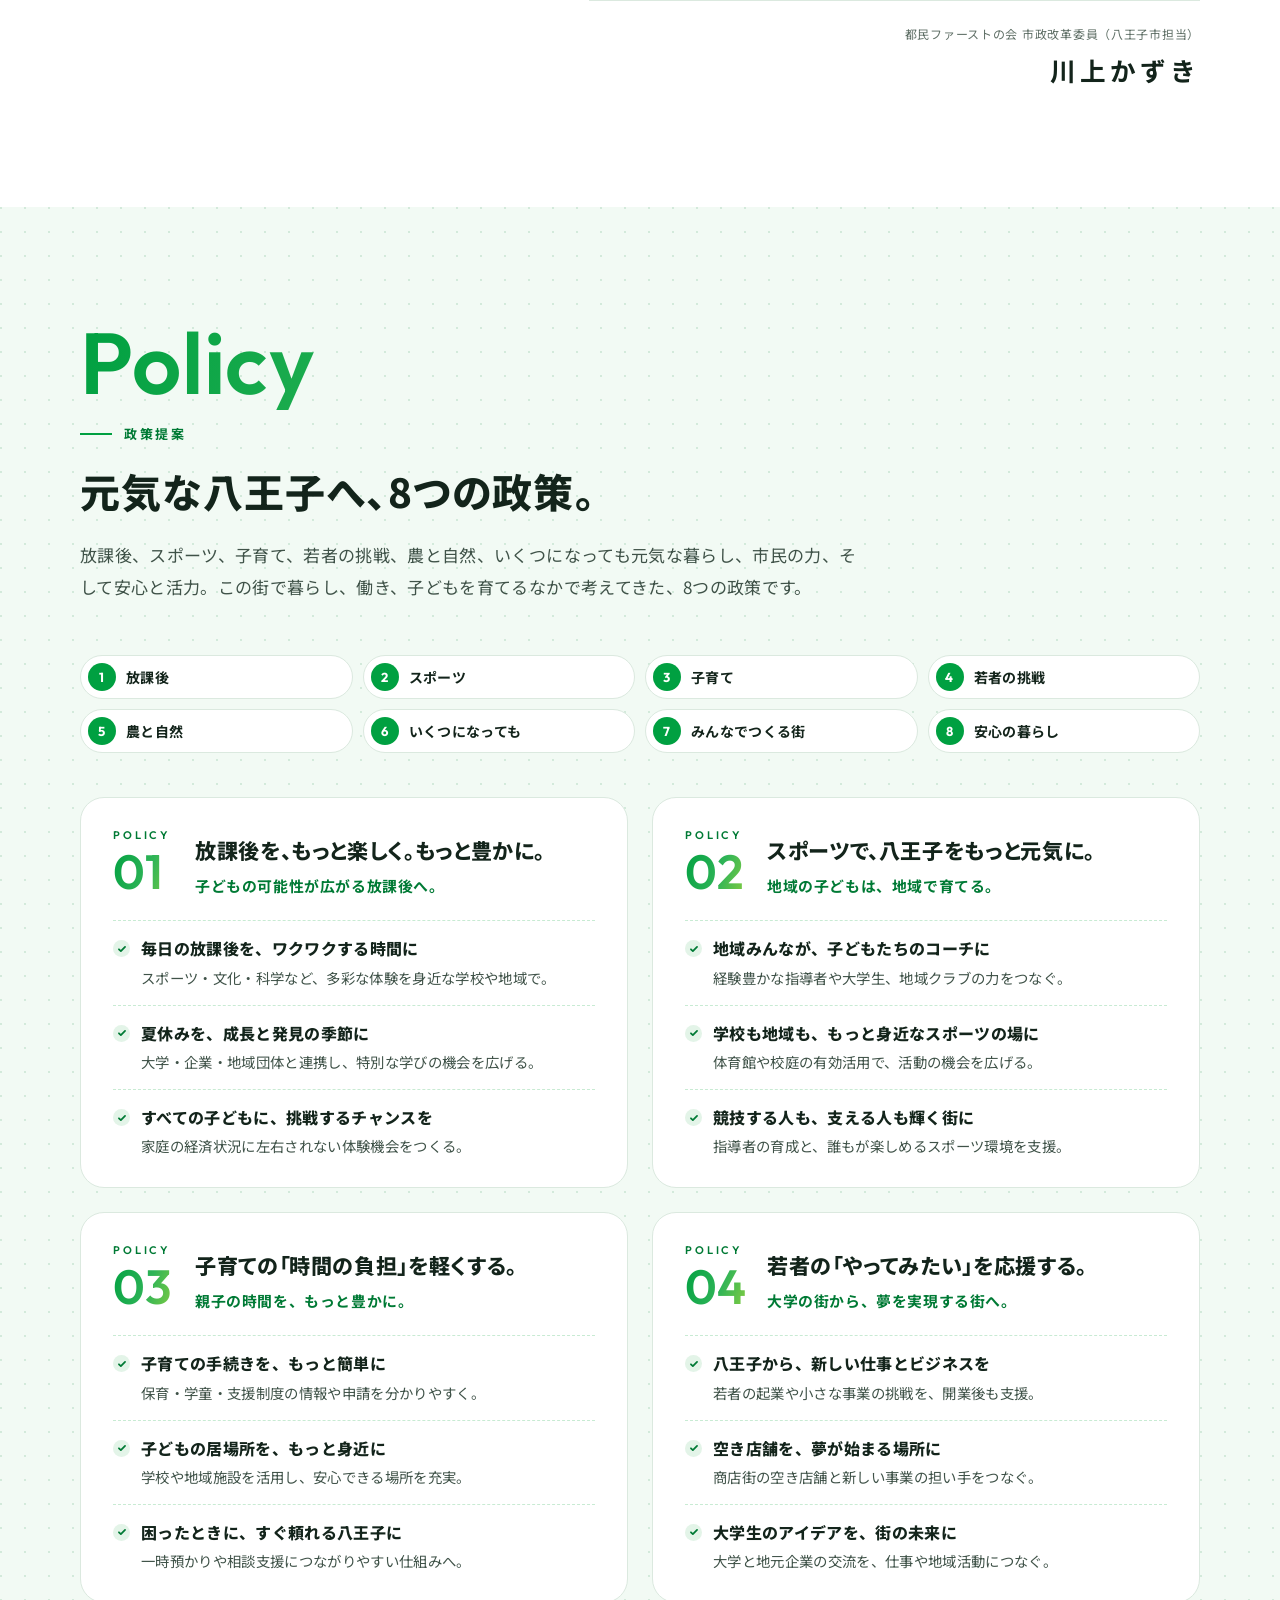
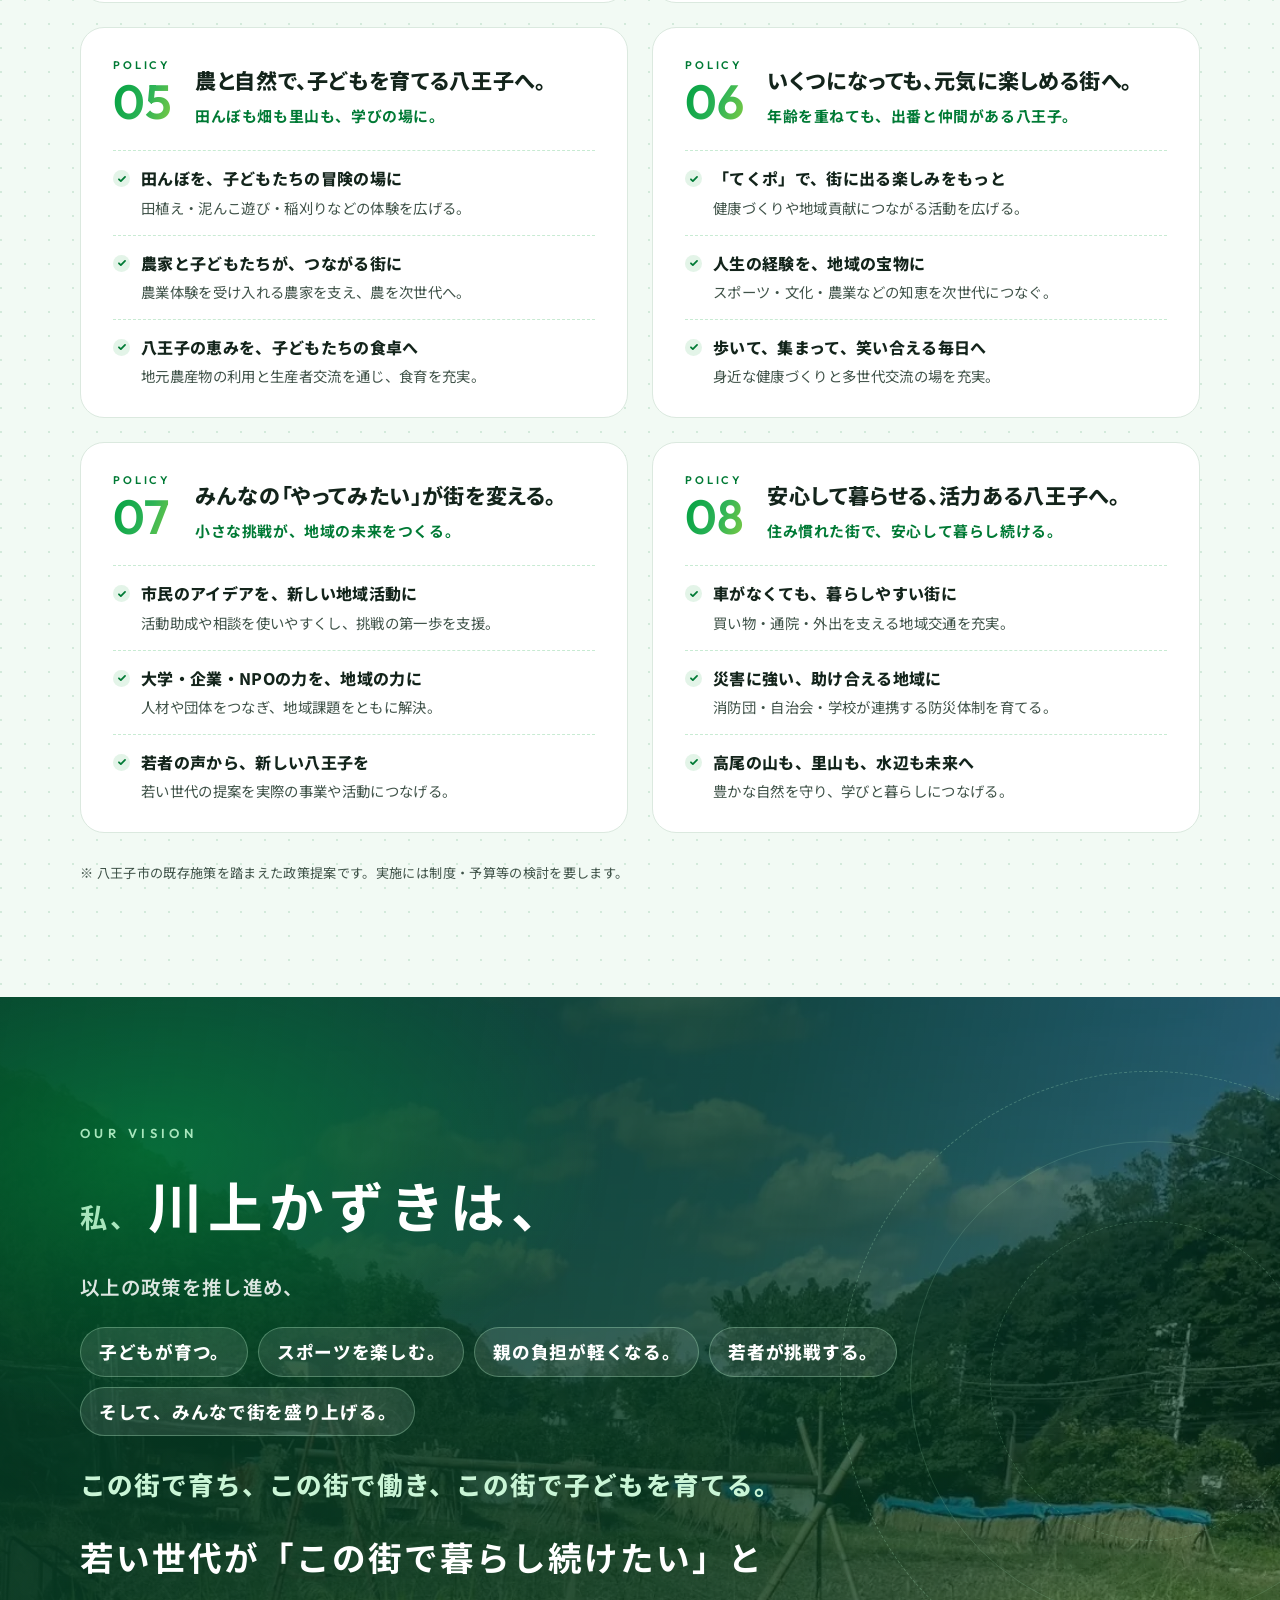
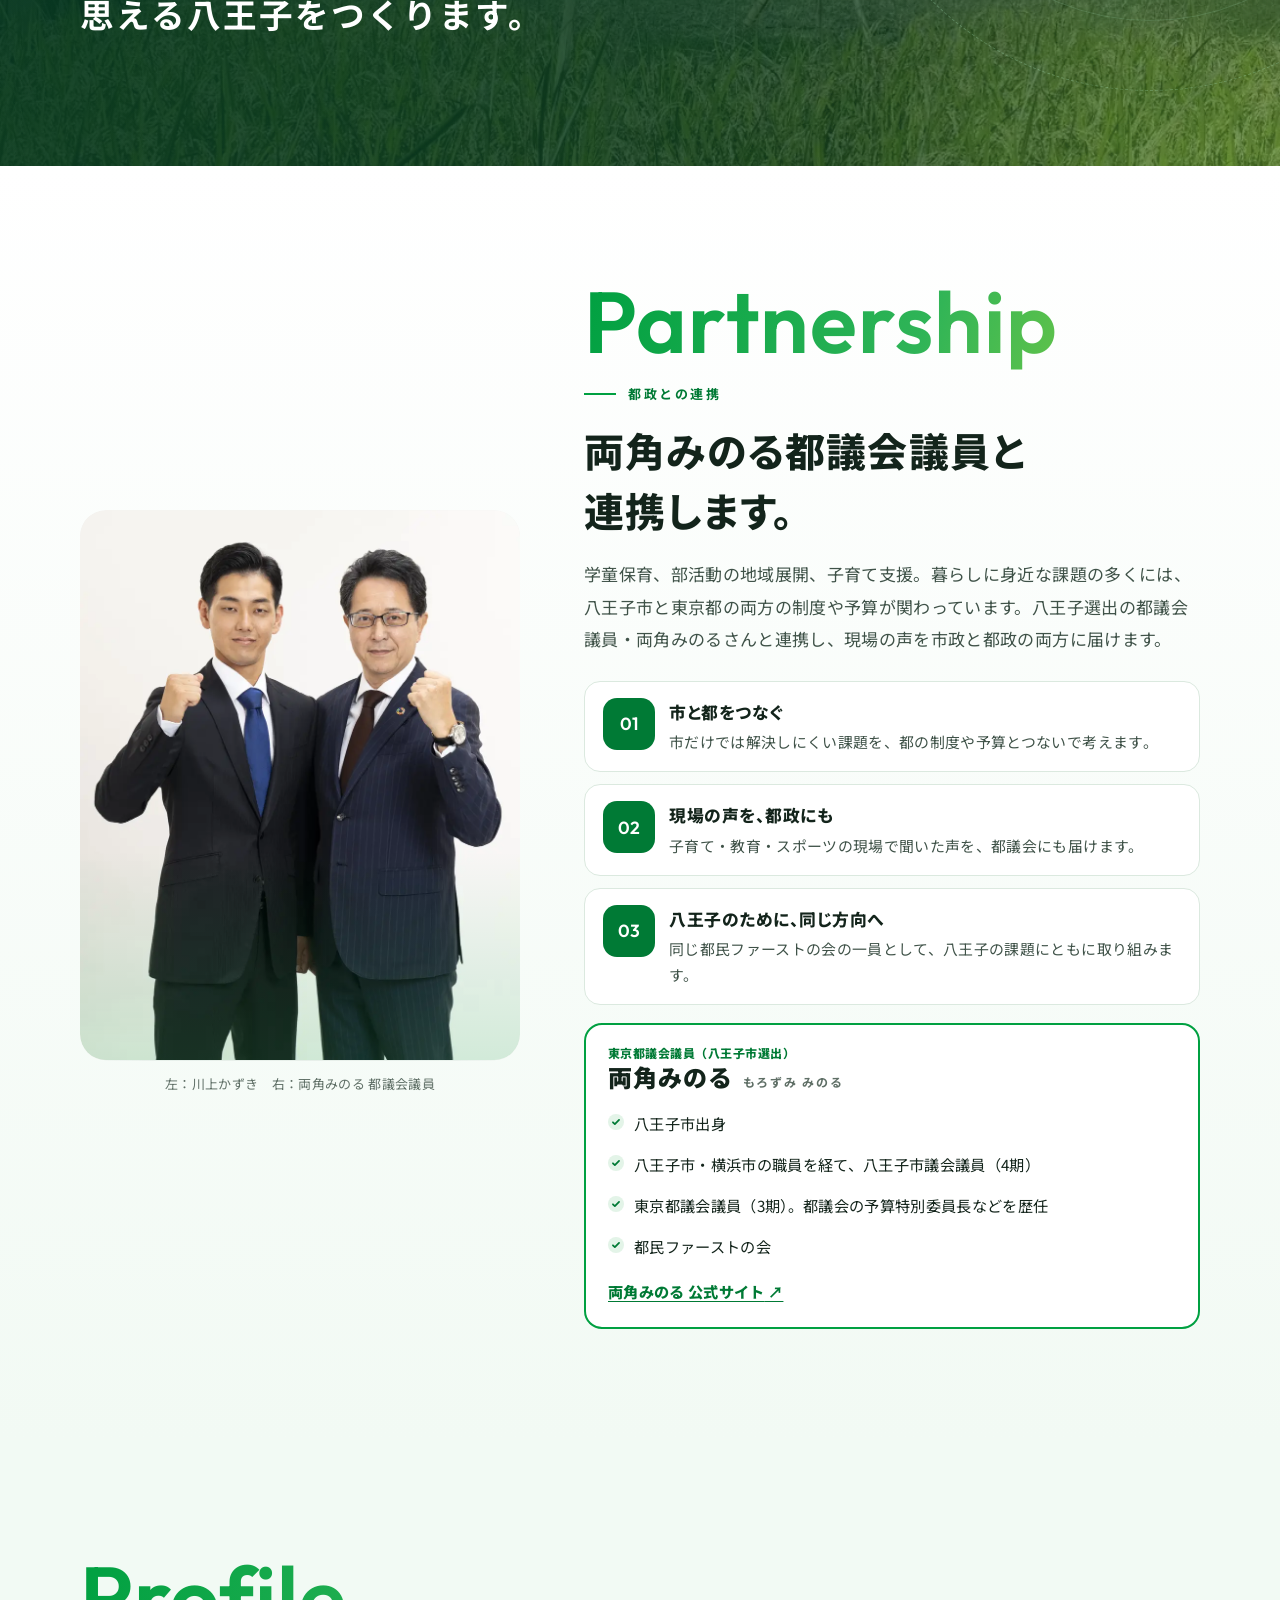
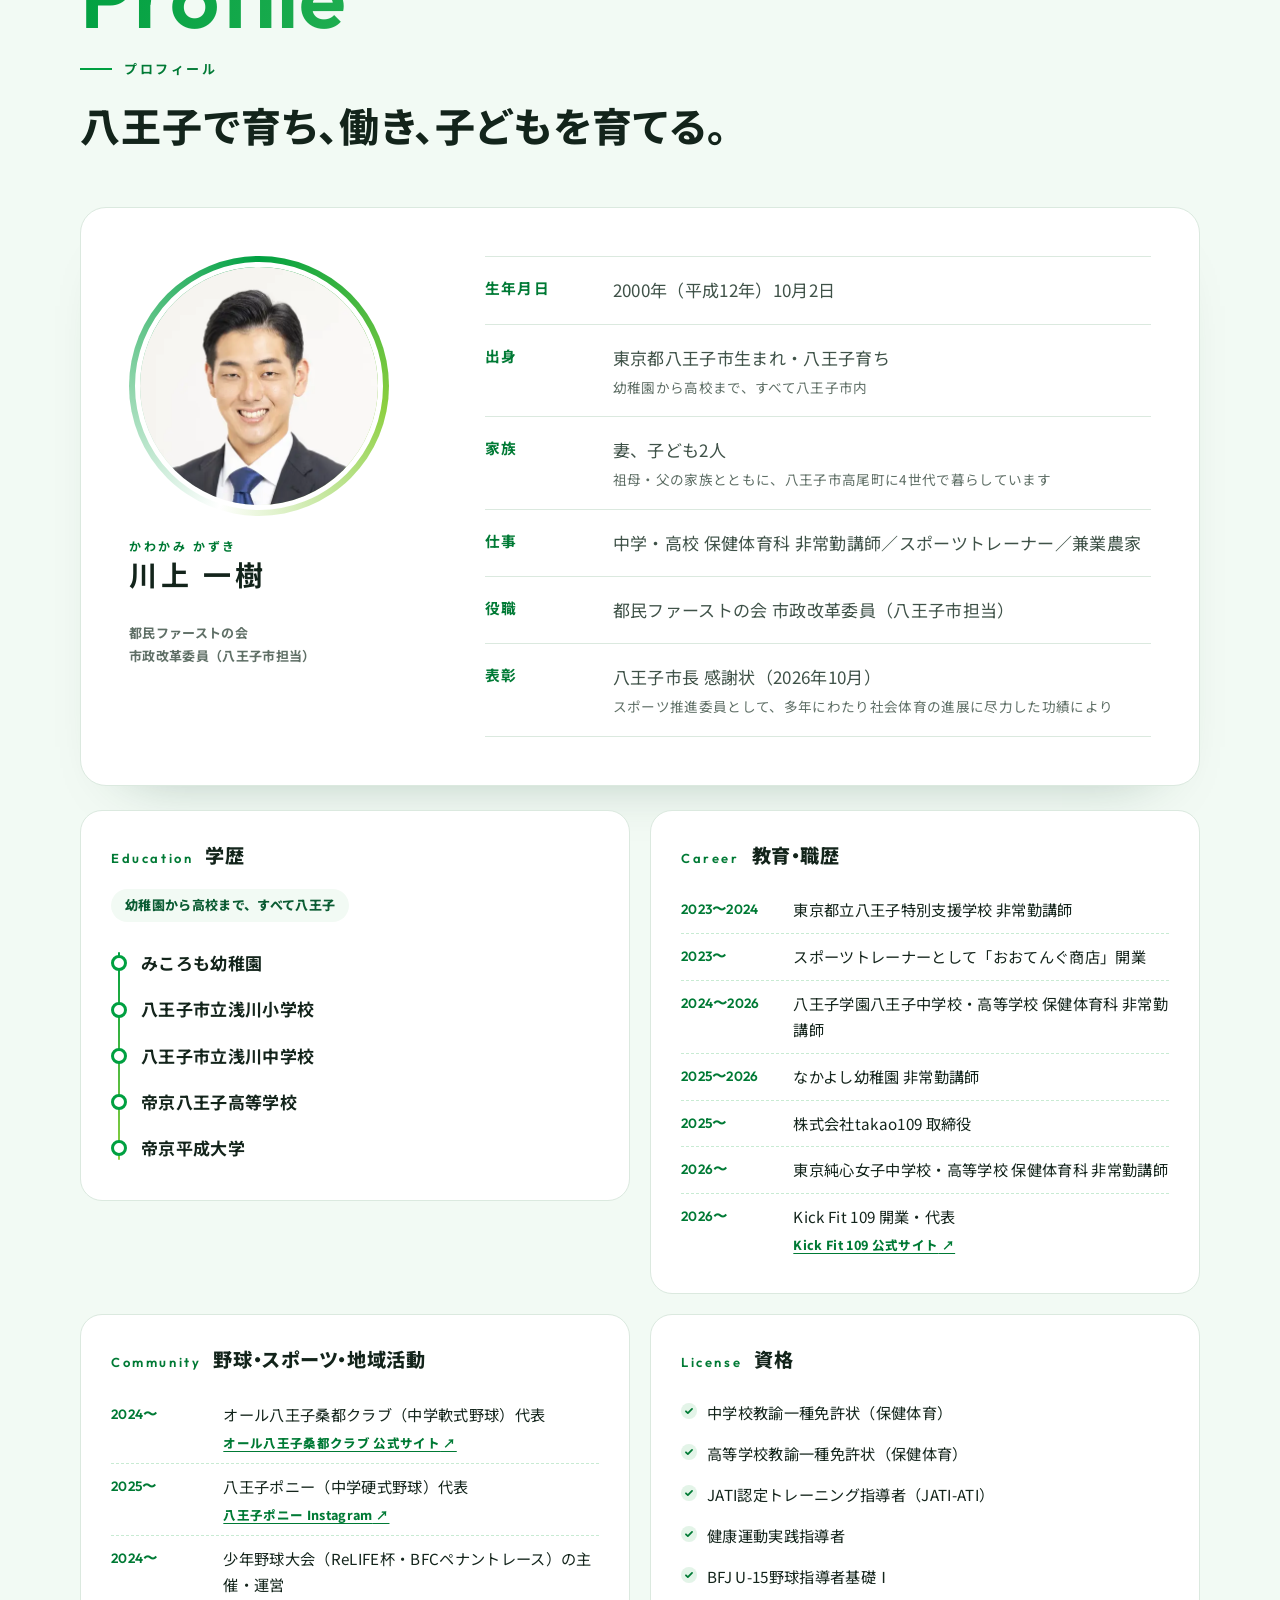
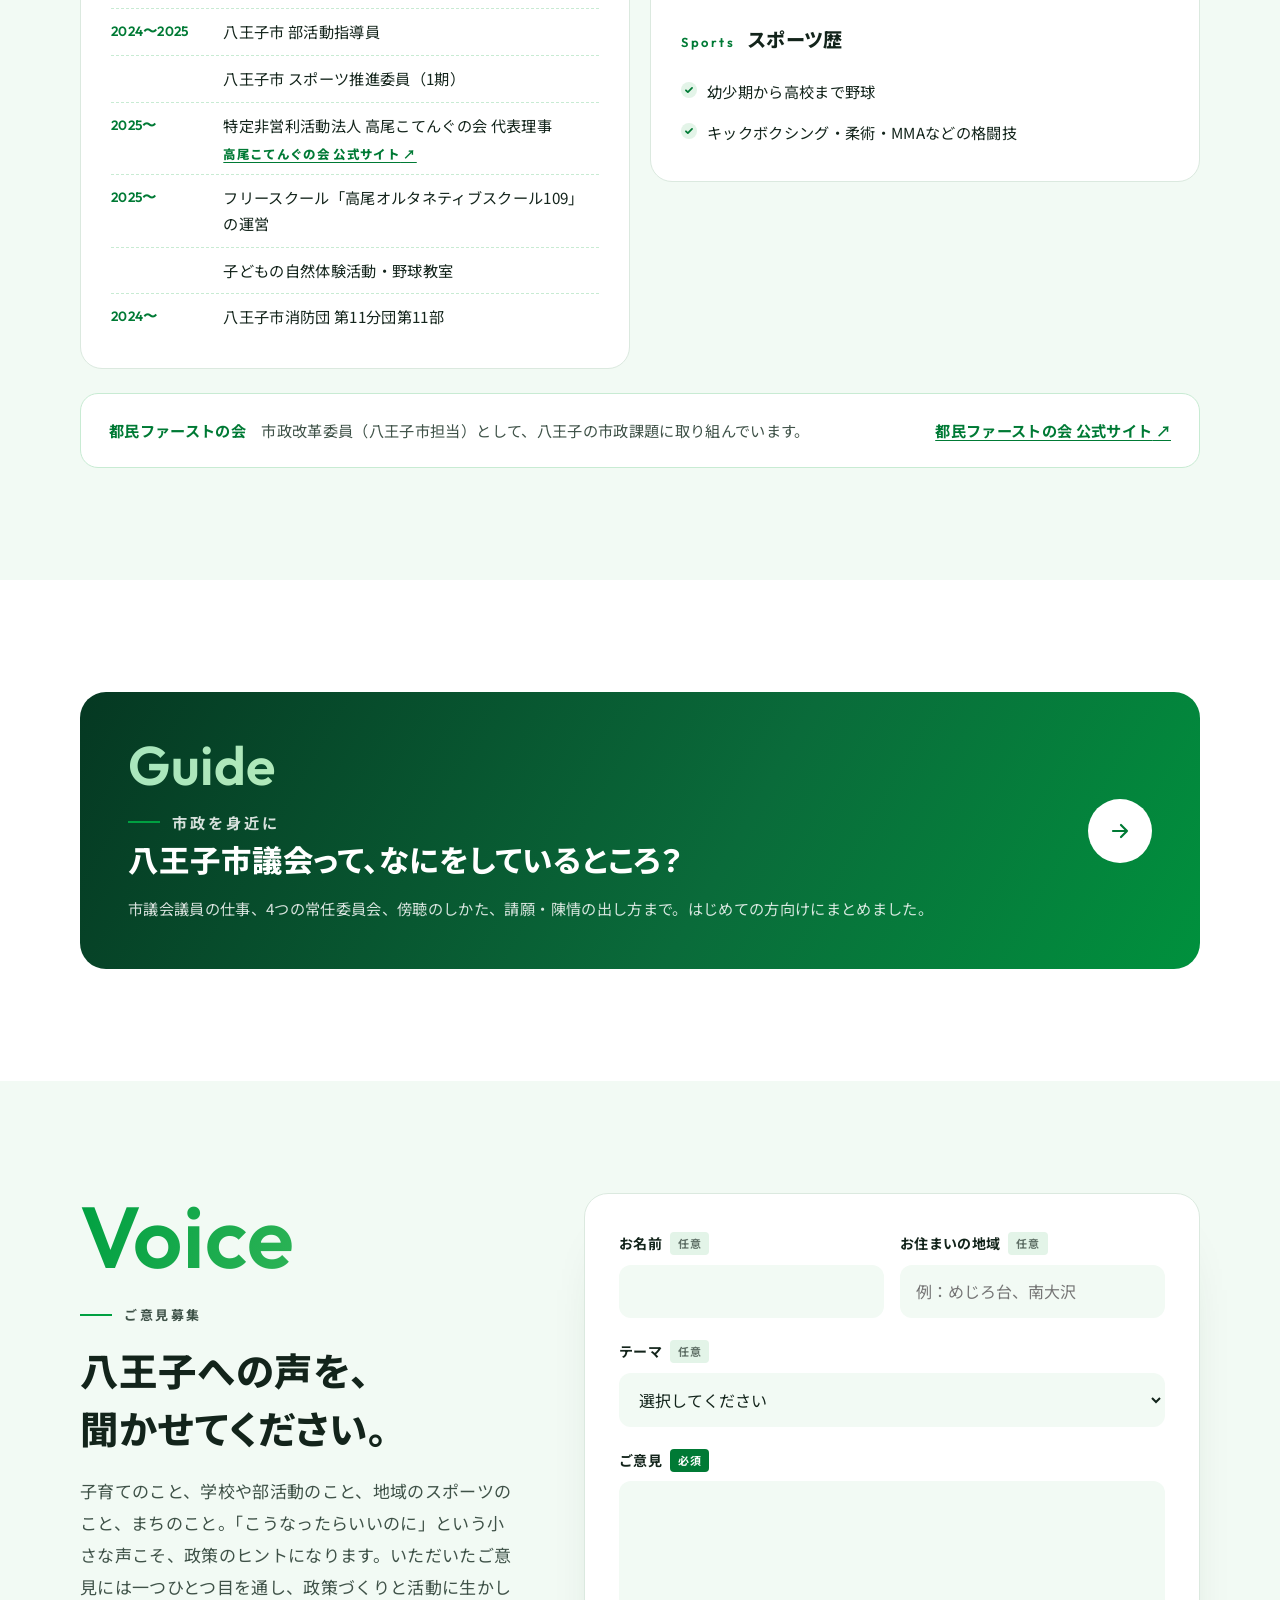
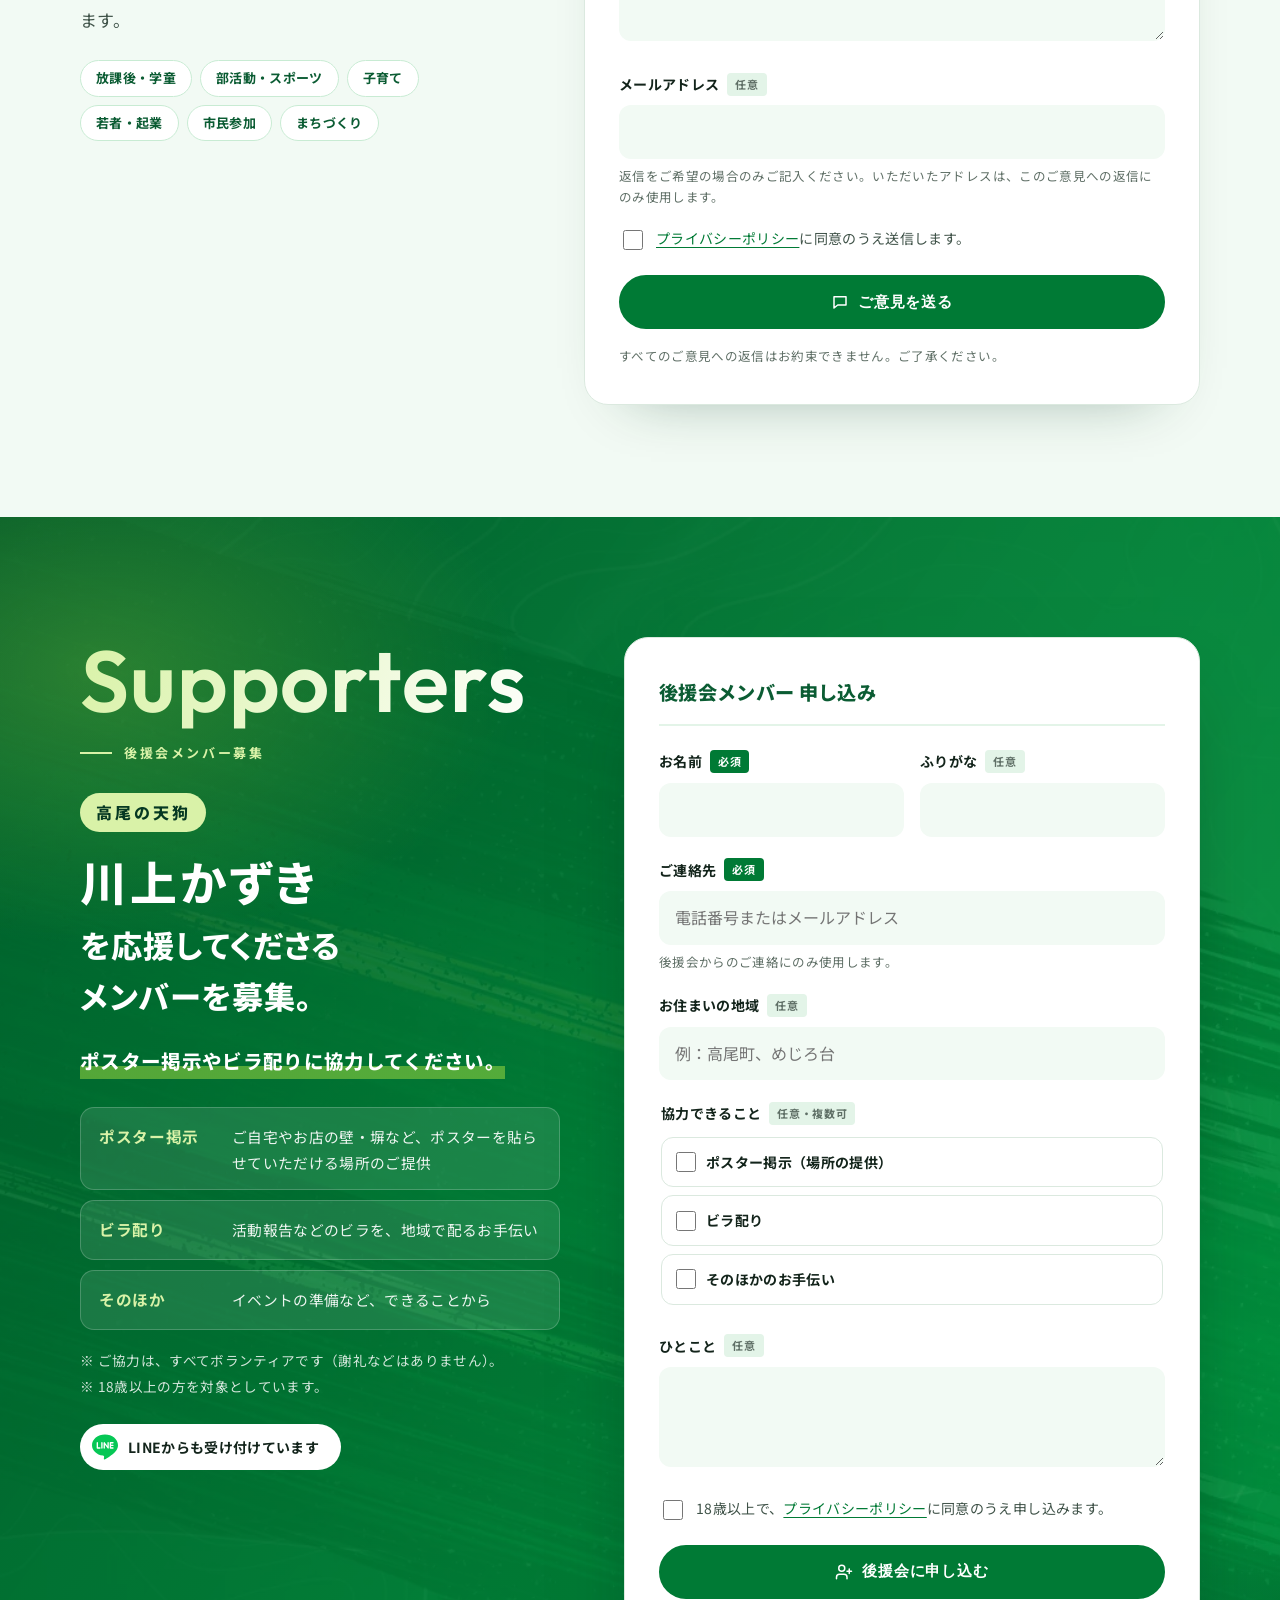
==== commit 09155b17: "プロフィールに八王子市長感謝状（スポーツ推進委員）を追加 - プロフィールの概要に「表彰」欄を追加（2026年10月、スポーツ推進委員としての功績） - 構造化データに award を追加、dateM" ====
--- a/kawakami/index.html
+++ b/kawakami/index.html
@@ -69,6 +69,7 @@
         "https://note.com/kazudred"
       ],
       "description": "八王子生まれ・八王子育ち。八王子市高尾町に4世代で暮らす。中学・高校の保健体育講師、中学野球チームの代表、NPO法人高尾こてんぐの会 代表理事、八王子市消防団員、兼業農家、二児の父。都民ファーストの会 市政改革委員（八王子市担当）。",
+      "award": "八王子市長 感謝状（スポーツ推進委員としての社会体育への貢献、2026年10月）",
       "knowsAbout": ["八王子市政", "子育て支援", "放課後の居場所", "学童保育", "部活動の地域展開", "地域スポーツ", "中学野球", "フリースクール", "子どもの自然体験", "若者の起業支援", "農業体験・食育", "健康づくり", "市民参加", "地域交通", "防災"]
     },
     {
@@ -87,7 +88,7 @@
       "isPartOf": { "@id": "https://kawakami-kazuki.netlify.app/#website" },
       "mainEntity": { "@id": "https://kawakami-kazuki.netlify.app/#person" },
       "inLanguage": "ja",
-      "dateModified": "2026-10-14"
+      "dateModified": "2026-11-01"
     }
   ]
 }
@@ -640,6 +641,8 @@
           <dd>中学・高校 保健体育科 非常勤講師／スポーツトレーナー／兼業農家</dd>
           <dt>役職</dt>
           <dd>都民ファーストの会 市政改革委員（八王子市担当）</dd>
+          <dt>表彰</dt>
+          <dd>八王子市長 感謝状（2026年10月）<small>スポーツ推進委員として、多年にわたり社会体育の進展に尽力した功績により</small></dd>
         </dl>
       </div>
     </div>
